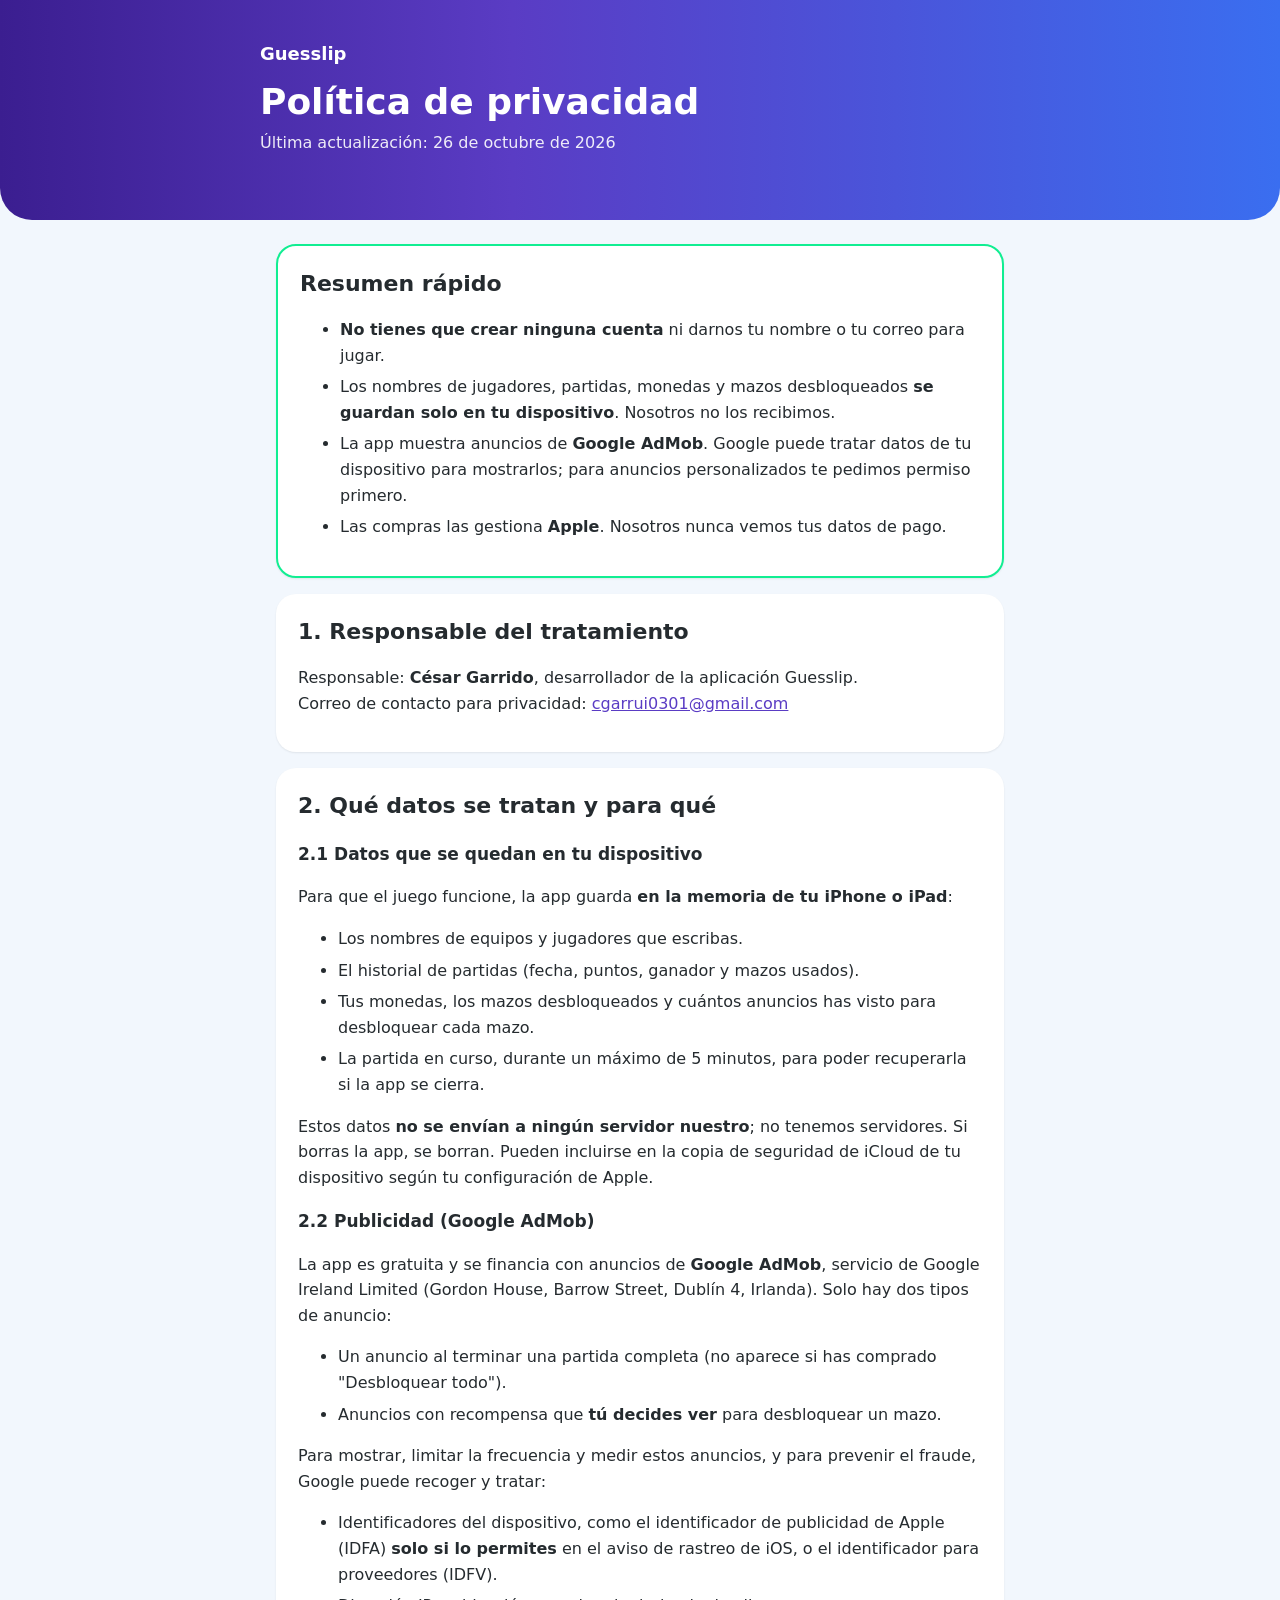
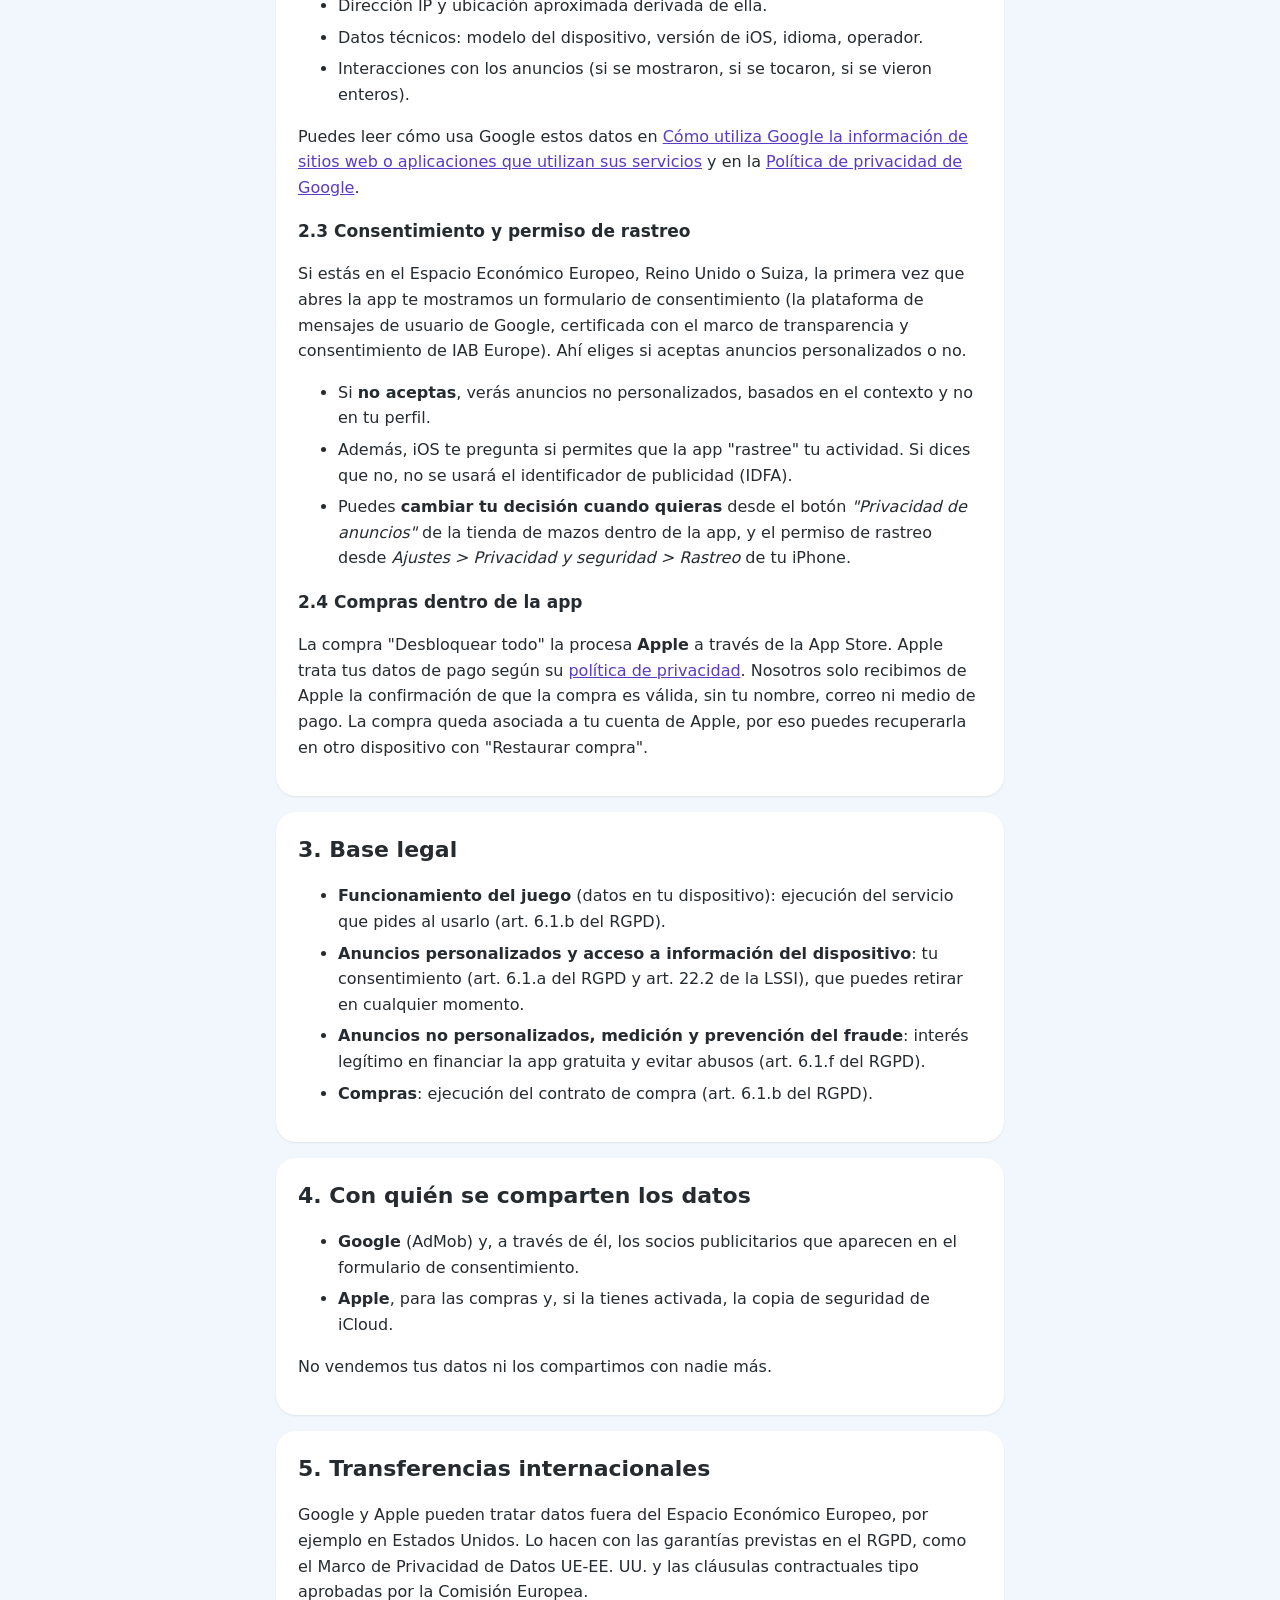
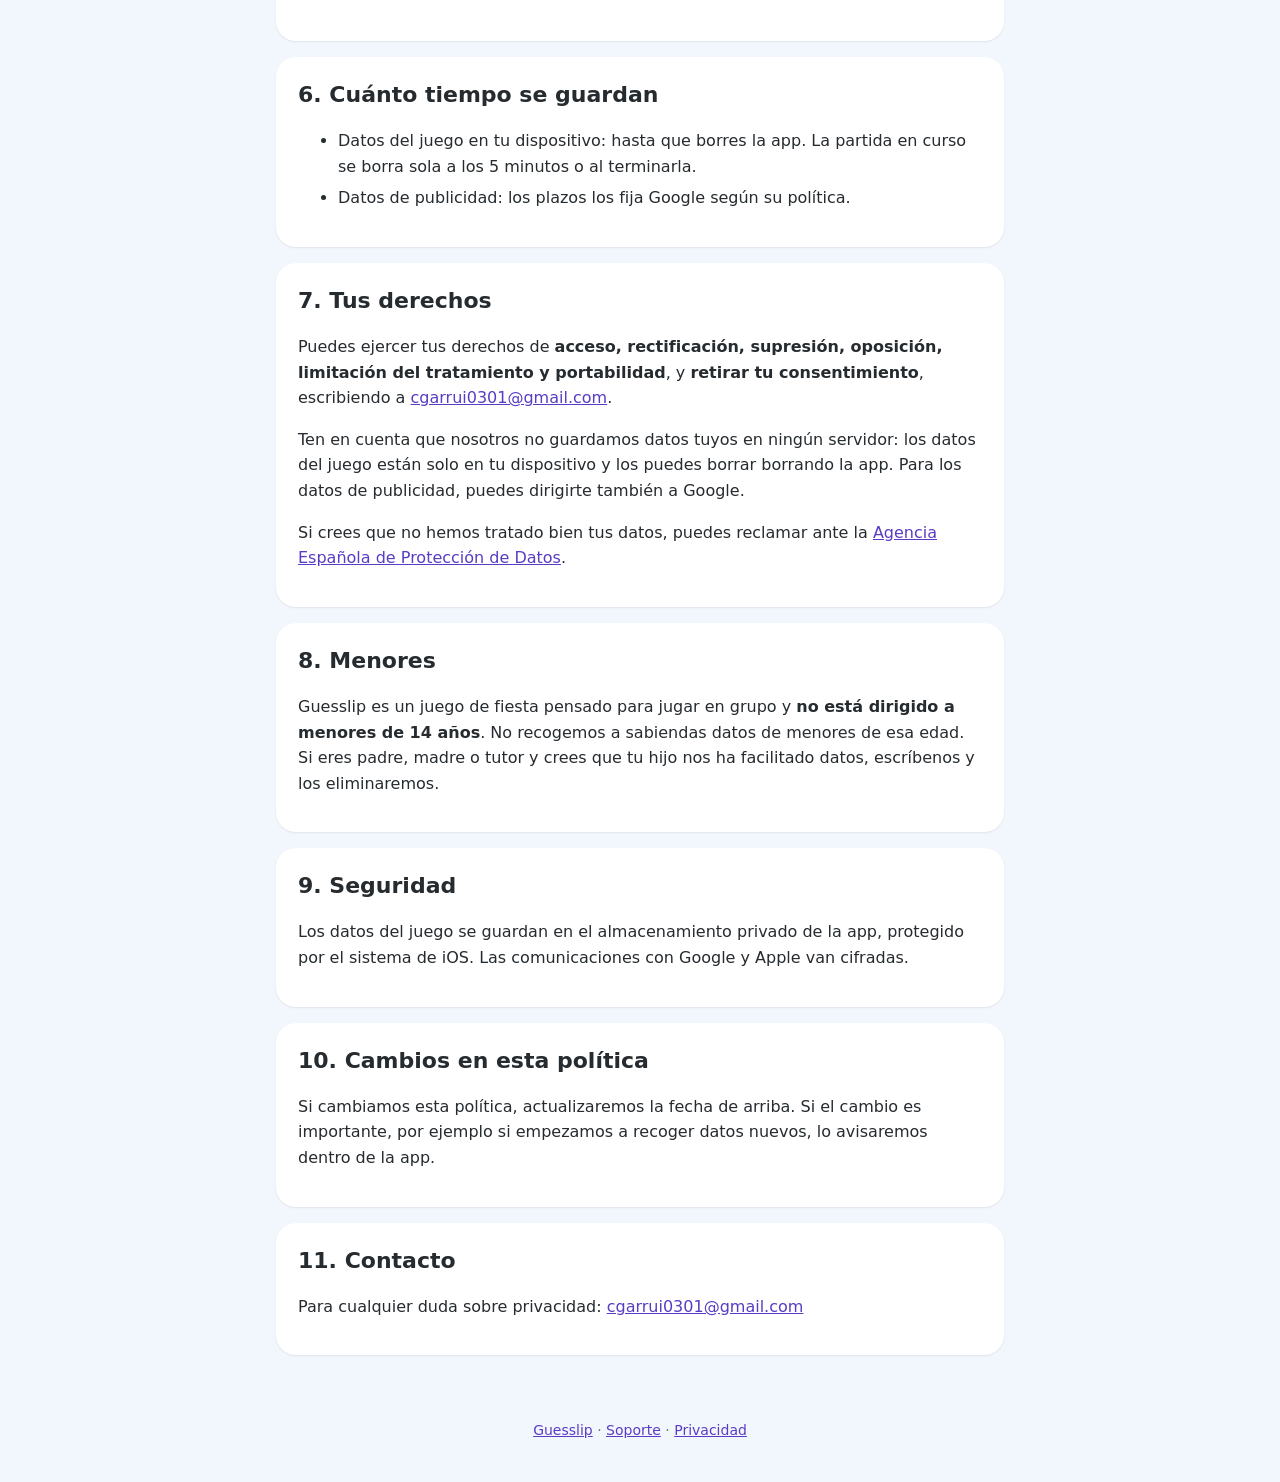
==== privacidad.html @ fde3519e "Web de Guesslip: portada, política de privacidad y soporte Co-Authored-By: Claude Opus 5.5 <noreply@" ====
<!doctype html>
<html lang="es">
<head>
<meta charset="utf-8">
<meta name="viewport" content="width=device-width, initial-scale=1">
<title>Política de privacidad · Guesslip</title>
<link rel="stylesheet" href="estilo.css">
</head>
<body>
<header class="hero">
  <a class="logo" href="index.html">Guesslip</a>
  <h1>Política de privacidad</h1>
  <p>Última actualización: <!-- FECHA -->26 de octubre de 2026</p>
</header>

<main>
<section class="resumen">
  <h2>Resumen rápido</h2>
  <ul>
    <li><strong>No tienes que crear ninguna cuenta</strong> ni darnos tu nombre o tu correo para jugar.</li>
    <li>Los nombres de jugadores, partidas, monedas y mazos desbloqueados <strong>se guardan solo en tu dispositivo</strong>. Nosotros no los recibimos.</li>
    <li>La app muestra anuncios de <strong>Google AdMob</strong>. Google puede tratar datos de tu dispositivo para mostrarlos; para anuncios personalizados te pedimos permiso primero.</li>
    <li>Las compras las gestiona <strong>Apple</strong>. Nosotros nunca vemos tus datos de pago.</li>
  </ul>
</section>

<section>
  <h2>1. Responsable del tratamiento</h2>
  <p>
    Responsable: <strong>César Garrido</strong>, desarrollador de la aplicación Guesslip.<br>
    Correo de contacto para privacidad: <a href="mailto:cgarrui0301@gmail.com">cgarrui0301@gmail.com</a>
  </p>
</section>

<section>
  <h2>2. Qué datos se tratan y para qué</h2>

  <h3>2.1 Datos que se quedan en tu dispositivo</h3>
  <p>Para que el juego funcione, la app guarda <strong>en la memoria de tu iPhone o iPad</strong>:</p>
  <ul>
    <li>Los nombres de equipos y jugadores que escribas.</li>
    <li>El historial de partidas (fecha, puntos, ganador y mazos usados).</li>
    <li>Tus monedas, los mazos desbloqueados y cuántos anuncios has visto para desbloquear cada mazo.</li>
    <li>La partida en curso, durante un máximo de 5 minutos, para poder recuperarla si la app se cierra.</li>
  </ul>
  <p>Estos datos <strong>no se envían a ningún servidor nuestro</strong>; no tenemos servidores. Si borras la app, se borran. Pueden incluirse en la copia de seguridad de iCloud de tu dispositivo según tu configuración de Apple.</p>

  <h3>2.2 Publicidad (Google AdMob)</h3>
  <p>La app es gratuita y se financia con anuncios de <strong>Google AdMob</strong>, servicio de Google Ireland Limited (Gordon House, Barrow Street, Dublín 4, Irlanda). Solo hay dos tipos de anuncio:</p>
  <ul>
    <li>Un anuncio al terminar una partida completa (no aparece si has comprado "Desbloquear todo").</li>
    <li>Anuncios con recompensa que <strong>tú decides ver</strong> para desbloquear un mazo.</li>
  </ul>
  <p>Para mostrar, limitar la frecuencia y medir estos anuncios, y para prevenir el fraude, Google puede recoger y tratar:</p>
  <ul>
    <li>Identificadores del dispositivo, como el identificador de publicidad de Apple (IDFA) <strong>solo si lo permites</strong> en el aviso de rastreo de iOS, o el identificador para proveedores (IDFV).</li>
    <li>Dirección IP y ubicación aproximada derivada de ella.</li>
    <li>Datos técnicos: modelo del dispositivo, versión de iOS, idioma, operador.</li>
    <li>Interacciones con los anuncios (si se mostraron, si se tocaron, si se vieron enteros).</li>
  </ul>
  <p>Puedes leer cómo usa Google estos datos en
    <a href="https://policies.google.com/technologies/partner-sites?hl=es">Cómo utiliza Google la información de sitios web o aplicaciones que utilizan sus servicios</a>
    y en la <a href="https://policies.google.com/privacy?hl=es">Política de privacidad de Google</a>.</p>

  <h3>2.3 Consentimiento y permiso de rastreo</h3>
  <p>Si estás en el Espacio Económico Europeo, Reino Unido o Suiza, la primera vez que abres la app te mostramos un formulario de consentimiento (la plataforma de mensajes de usuario de Google, certificada con el marco de transparencia y consentimiento de IAB Europe). Ahí eliges si aceptas anuncios personalizados o no.</p>
  <ul>
    <li>Si <strong>no aceptas</strong>, verás anuncios no personalizados, basados en el contexto y no en tu perfil.</li>
    <li>Además, iOS te pregunta si permites que la app "rastree" tu actividad. Si dices que no, no se usará el identificador de publicidad (IDFA).</li>
    <li>Puedes <strong>cambiar tu decisión cuando quieras</strong> desde el botón <em>"Privacidad de anuncios"</em> de la tienda de mazos dentro de la app, y el permiso de rastreo desde <em>Ajustes &gt; Privacidad y seguridad &gt; Rastreo</em> de tu iPhone.</li>
  </ul>

  <h3>2.4 Compras dentro de la app</h3>
  <p>La compra "Desbloquear todo" la procesa <strong>Apple</strong> a través de la App Store. Apple trata tus datos de pago según su <a href="https://www.apple.com/es/legal/privacy/">política de privacidad</a>. Nosotros solo recibimos de Apple la confirmación de que la compra es válida, sin tu nombre, correo ni medio de pago. La compra queda asociada a tu cuenta de Apple, por eso puedes recuperarla en otro dispositivo con "Restaurar compra".</p>
</section>

<section>
  <h2>3. Base legal</h2>
  <ul>
    <li><strong>Funcionamiento del juego</strong> (datos en tu dispositivo): ejecución del servicio que pides al usarlo (art. 6.1.b del RGPD).</li>
    <li><strong>Anuncios personalizados y acceso a información del dispositivo</strong>: tu consentimiento (art. 6.1.a del RGPD y art. 22.2 de la LSSI), que puedes retirar en cualquier momento.</li>
    <li><strong>Anuncios no personalizados, medición y prevención del fraude</strong>: interés legítimo en financiar la app gratuita y evitar abusos (art. 6.1.f del RGPD).</li>
    <li><strong>Compras</strong>: ejecución del contrato de compra (art. 6.1.b del RGPD).</li>
  </ul>
</section>

<section>
  <h2>4. Con quién se comparten los datos</h2>
  <ul>
    <li><strong>Google</strong> (AdMob) y, a través de él, los socios publicitarios que aparecen en el formulario de consentimiento.</li>
    <li><strong>Apple</strong>, para las compras y, si la tienes activada, la copia de seguridad de iCloud.</li>
  </ul>
  <p>No vendemos tus datos ni los compartimos con nadie más.</p>
</section>

<section>
  <h2>5. Transferencias internacionales</h2>
  <p>Google y Apple pueden tratar datos fuera del Espacio Económico Europeo, por ejemplo en Estados Unidos. Lo hacen con las garantías previstas en el RGPD, como el Marco de Privacidad de Datos UE-EE. UU. y las cláusulas contractuales tipo aprobadas por la Comisión Europea.</p>
</section>

<section>
  <h2>6. Cuánto tiempo se guardan</h2>
  <ul>
    <li>Datos del juego en tu dispositivo: hasta que borres la app. La partida en curso se borra sola a los 5 minutos o al terminarla.</li>
    <li>Datos de publicidad: los plazos los fija Google según su política.</li>
  </ul>
</section>

<section>
  <h2>7. Tus derechos</h2>
  <p>Puedes ejercer tus derechos de <strong>acceso, rectificación, supresión, oposición, limitación del tratamiento y portabilidad</strong>, y <strong>retirar tu consentimiento</strong>, escribiendo a <a href="mailto:cgarrui0301@gmail.com">cgarrui0301@gmail.com</a>.</p>
  <p>Ten en cuenta que nosotros no guardamos datos tuyos en ningún servidor: los datos del juego están solo en tu dispositivo y los puedes borrar borrando la app. Para los datos de publicidad, puedes dirigirte también a Google.</p>
  <p>Si crees que no hemos tratado bien tus datos, puedes reclamar ante la <a href="https://www.aepd.es">Agencia Española de Protección de Datos</a>.</p>
</section>

<section>
  <h2>8. Menores</h2>
  <p>Guesslip es un juego de fiesta pensado para jugar en grupo y <strong>no está dirigido a menores de 14 años</strong>. No recogemos a sabiendas datos de menores de esa edad. Si eres padre, madre o tutor y crees que tu hijo nos ha facilitado datos, escríbenos y los eliminaremos.</p>
</section>

<section>
  <h2>9. Seguridad</h2>
  <p>Los datos del juego se guardan en el almacenamiento privado de la app, protegido por el sistema de iOS. Las comunicaciones con Google y Apple van cifradas.</p>
</section>

<section>
  <h2>10. Cambios en esta política</h2>
  <p>Si cambiamos esta política, actualizaremos la fecha de arriba. Si el cambio es importante, por ejemplo si empezamos a recoger datos nuevos, lo avisaremos dentro de la app.</p>
</section>

<section>
  <h2>11. Contacto</h2>
  <p>Para cualquier duda sobre privacidad: <a href="mailto:cgarrui0301@gmail.com">cgarrui0301@gmail.com</a></p>
</section>
</main>

<footer><a href="index.html">Guesslip</a> · <a href="soporte.html">Soporte</a> · <a href="privacidad.html">Privacidad</a></footer>
</body>
</html>
---- estilo.css ----
:root {
  --indigo: #3b1e90; --violet: #5a3cc4; --sky: #3a6ef0;
  --mint: #11ee92; --charcoal: #252b2f; --mist: #f2f7fd; --caption: #666e7e;
}
* { box-sizing: border-box; }
body {
  margin: 0; background: var(--mist); color: var(--charcoal);
  font: 16px/1.6 ui-rounded, "SF Pro Rounded", system-ui, -apple-system, "Segoe UI", sans-serif;
}
a { color: var(--violet); }
.hero {
  background: linear-gradient(90deg, var(--indigo), var(--violet) 40%, var(--sky));
  color: #fff; padding: 40px 20px 48px; border-radius: 0 0 32px 32px;
}
.hero > * { max-width: 760px; margin-left: auto; margin-right: auto; }
.hero h1 { font-size: 36px; line-height: 1.15; margin: 12px auto 8px; }
.hero p { opacity: .9; margin-top: 0; }
.hero a.light { color: #fff; }
.logo { display: block; color: #fff; font-weight: 900; font-size: 18px; text-decoration: none; }
.cta {
  display: inline-block; background: var(--mint); color: var(--charcoal); font-weight: 800;
  padding: 12px 24px; border-radius: 45px; text-decoration: none; margin-top: 8px;
}
main { max-width: 760px; margin: 0 auto; padding: 24px 16px 48px; }
section {
  background: #fff; border-radius: 20px; padding: 20px 22px; margin-bottom: 16px;
  box-shadow: 0 1px 2px rgba(0,0,0,.08);
}
section.resumen { border: 2px solid var(--mint); }
h2 { font-size: 22px; margin: 0 0 8px; }
h3 { font-size: 17px; margin: 18px 0 4px; }
li { margin-bottom: 6px; }
footer { text-align: center; color: var(--caption); padding: 0 16px 40px; font-size: 14px; }
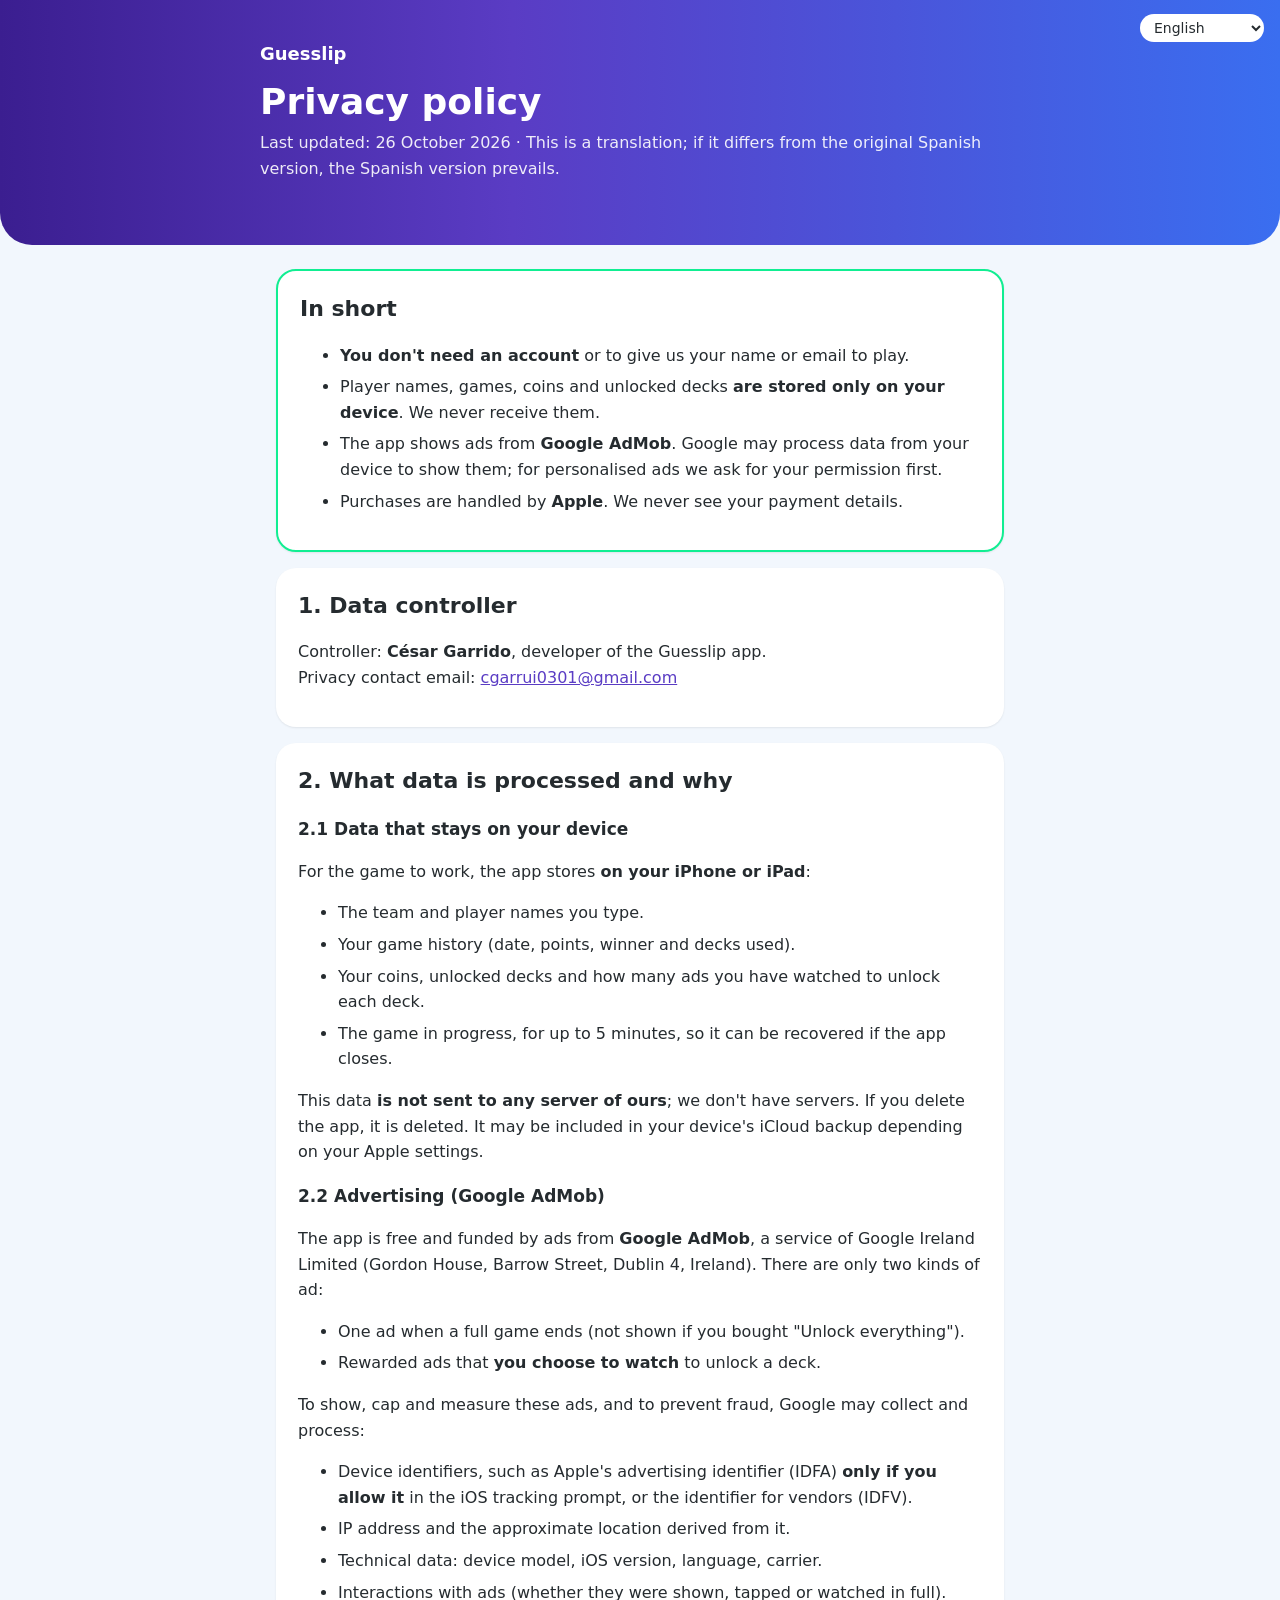
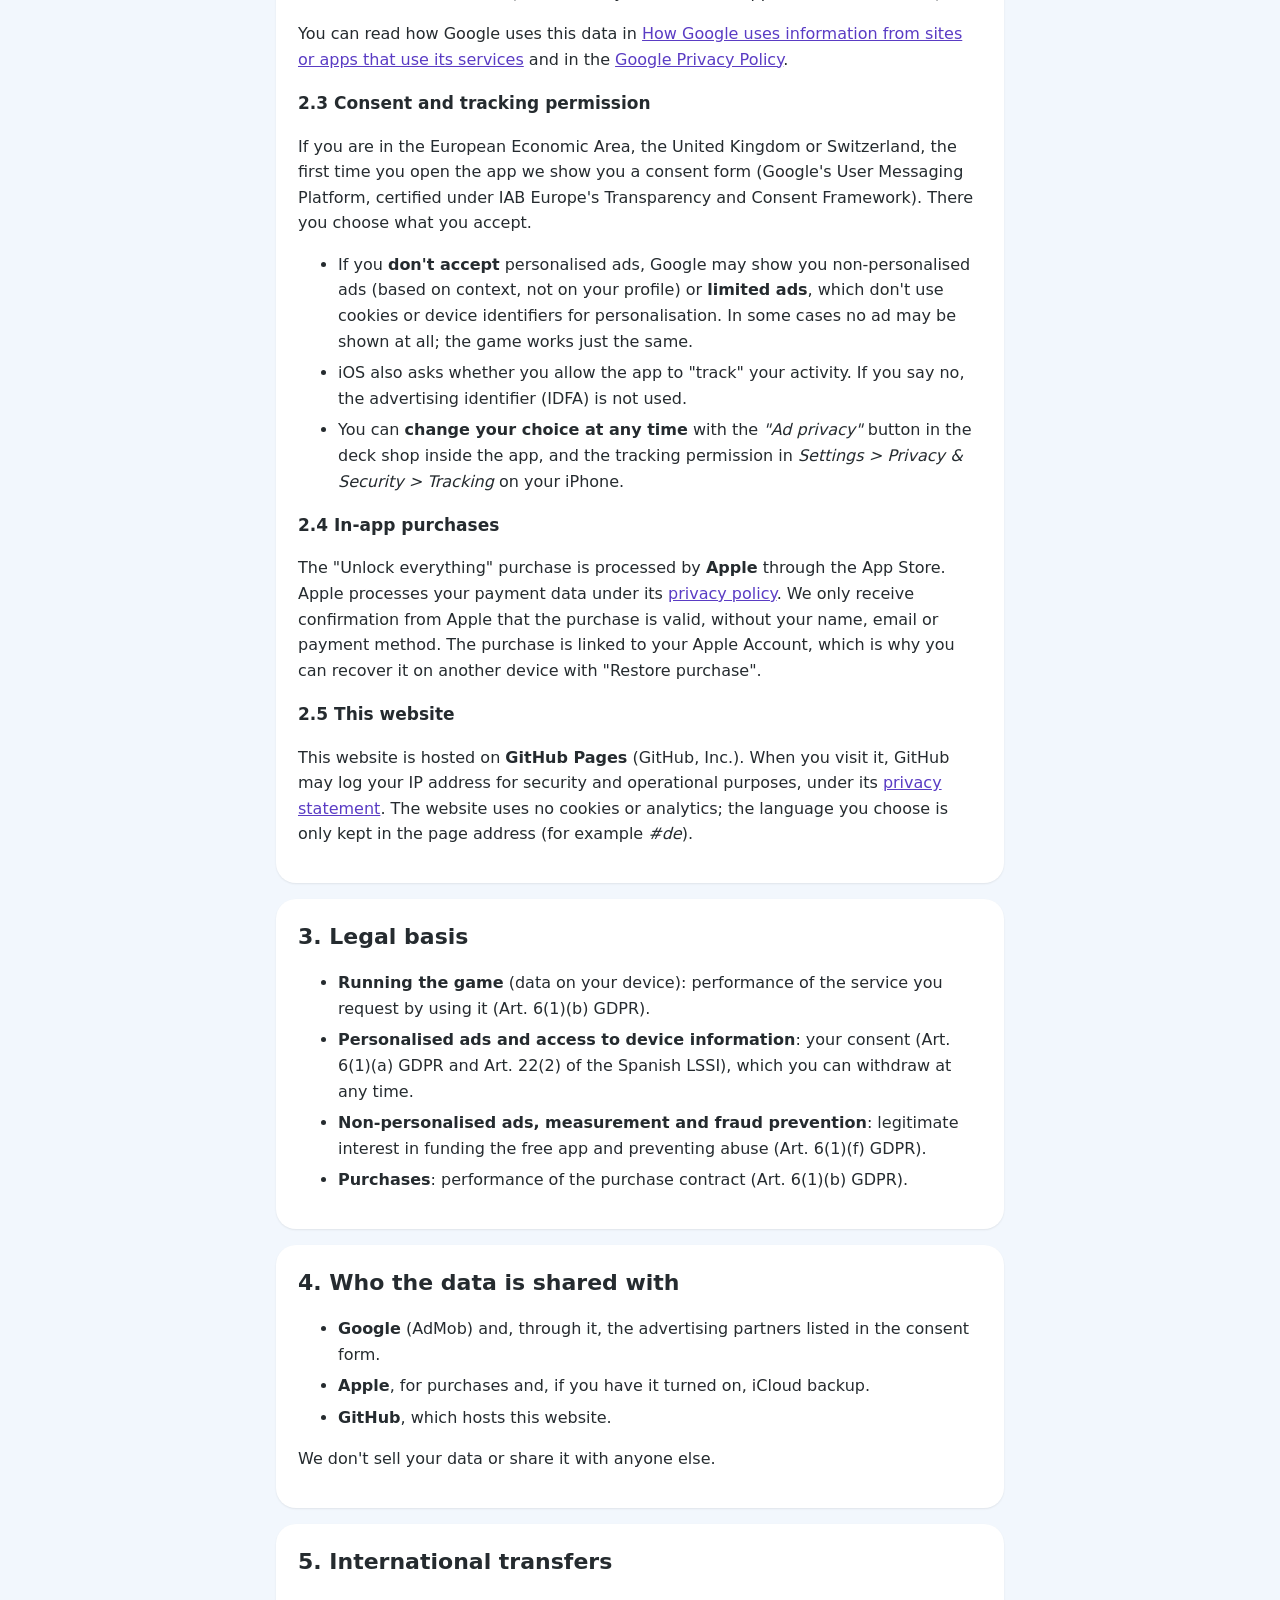
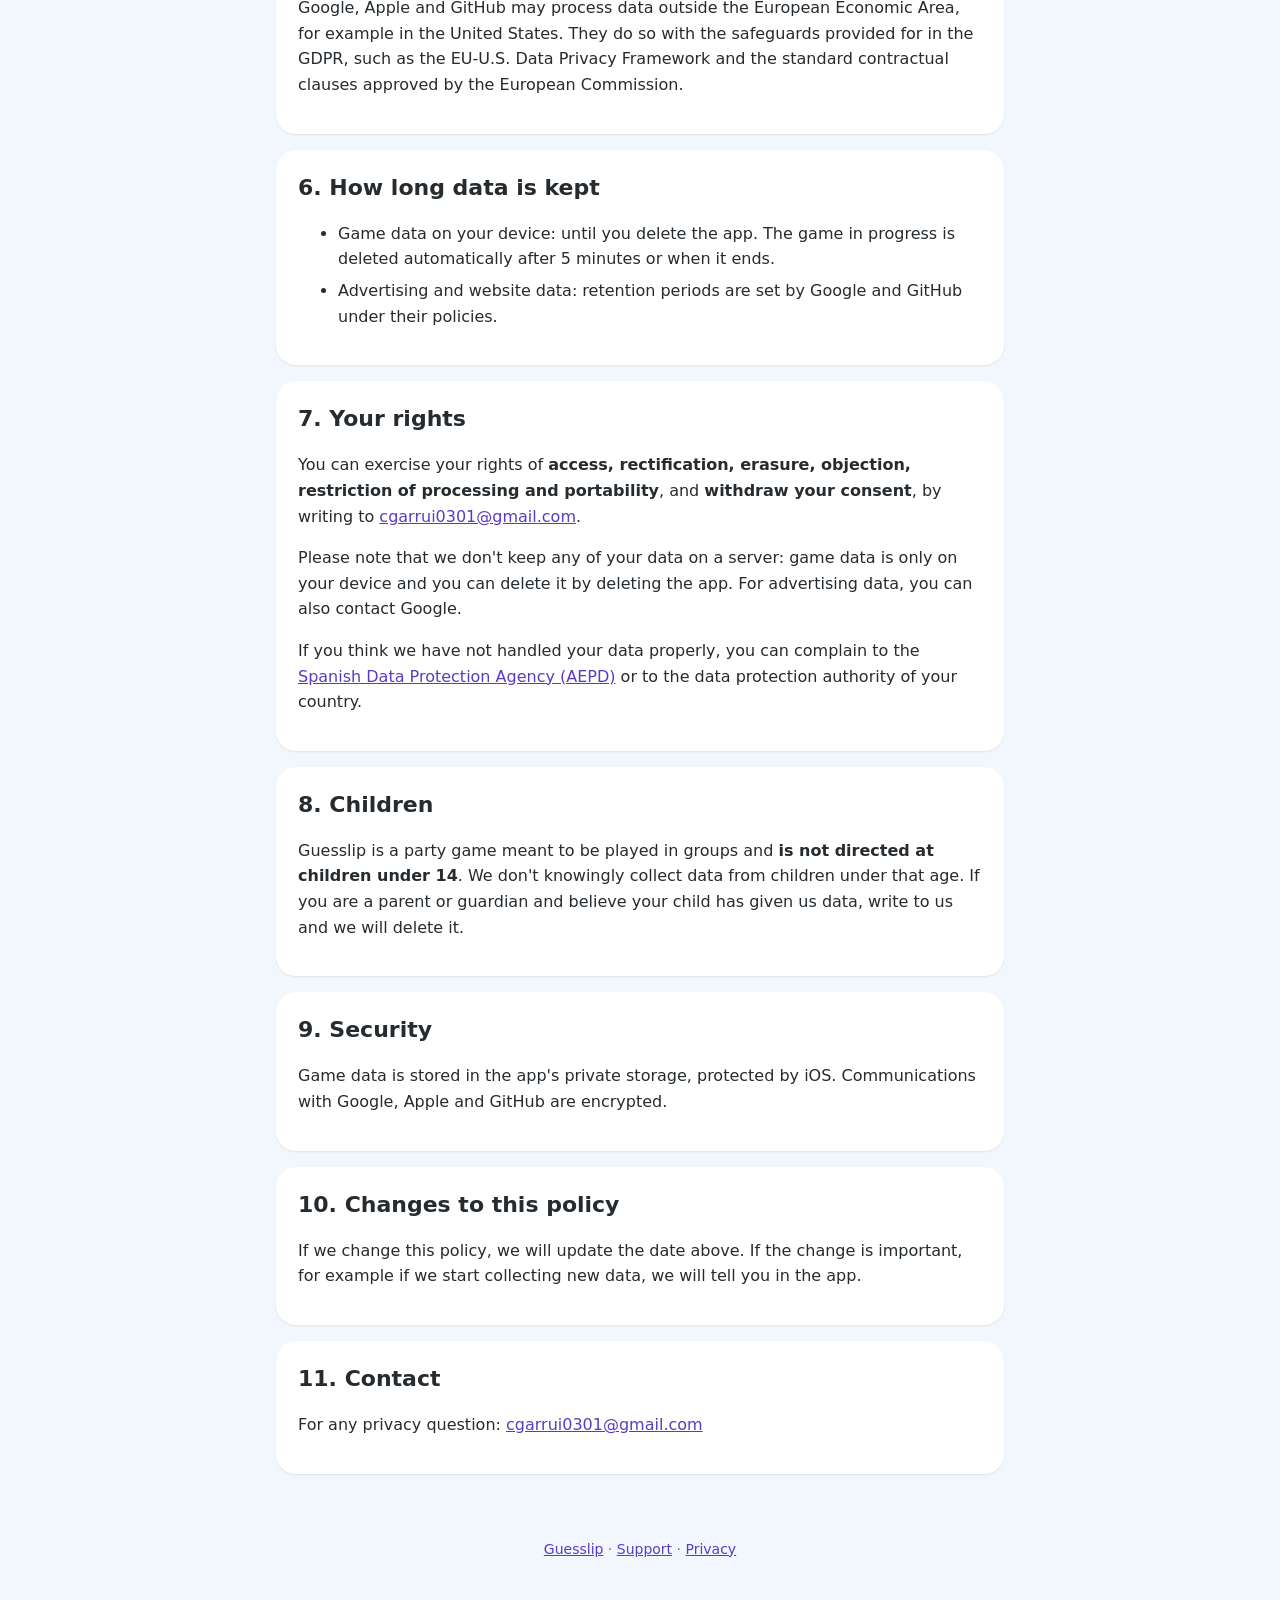
==== commit 37826f44: "Web en 27 idiomas con selector y política de privacidad revisada Co-Authored-By: Claude Opus 5.5 <no" ====
--- a/privacidad.html
+++ b/privacidad.html
@@ -5,14 +5,46 @@
 <meta name="viewport" content="width=device-width, initial-scale=1">
 <title>Política de privacidad · Guesslip</title>
 <link rel="stylesheet" href="estilo.css">
+<script src="idioma.js" defer></script>
 </head>
 <body>
+<nav class="idioma">
+  <select id="idioma" aria-label="Idioma · Language">
+    <option value="es">Español</option>
+    <option value="en">English</option>
+    <option value="fr">Français</option>
+    <option value="de">Deutsch</option>
+    <option value="it">Italiano</option>
+    <option value="pt">Português</option>
+    <option value="nl">Nederlands</option>
+    <option value="sv">Svenska</option>
+    <option value="da">Dansk</option>
+    <option value="fi">Suomi</option>
+    <option value="pl">Polski</option>
+    <option value="cs">Čeština</option>
+    <option value="sk">Slovenčina</option>
+    <option value="sl">Slovenščina</option>
+    <option value="hr">Hrvatski</option>
+    <option value="hu">Magyar</option>
+    <option value="ro">Română</option>
+    <option value="bg">Български</option>
+    <option value="el">Ελληνικά</option>
+    <option value="et">Eesti</option>
+    <option value="lv">Latviešu</option>
+    <option value="lt">Lietuvių</option>
+    <option value="mt">Malti</option>
+    <option value="zh-Hans">简体中文</option>
+    <option value="hi">हिन्दी</option>
+    <option value="ar">العربية</option>
+    <option value="bn">বাংলা</option>
+  </select>
+</nav>
+<div id="app">
 <header class="hero">
   <a class="logo" href="index.html">Guesslip</a>
   <h1>Política de privacidad</h1>
-  <p>Última actualización: <!-- FECHA -->26 de octubre de 2026</p>
+  <p>Última actualización: 26 de octubre de 2026</p>
 </header>
-
 <main>
 <section class="resumen">
   <h2>Resumen rápido</h2>
@@ -26,15 +58,12 @@
 
 <section>
   <h2>1. Responsable del tratamiento</h2>
-  <p>
-    Responsable: <strong>César Garrido</strong>, desarrollador de la aplicación Guesslip.<br>
-    Correo de contacto para privacidad: <a href="mailto:cgarrui0301@gmail.com">cgarrui0301@gmail.com</a>
-  </p>
+  <p>Responsable: <strong>César Garrido</strong>, desarrollador de la aplicación Guesslip.<br>
+  Correo de contacto para privacidad: <a href="mailto:cgarrui0301@gmail.com">cgarrui0301@gmail.com</a></p>
 </section>
 
 <section>
   <h2>2. Qué datos se tratan y para qué</h2>
-
   <h3>2.1 Datos que se quedan en tu dispositivo</h3>
   <p>Para que el juego funcione, la app guarda <strong>en la memoria de tu iPhone o iPad</strong>:</p>
   <ul>
@@ -58,20 +87,21 @@
     <li>Datos técnicos: modelo del dispositivo, versión de iOS, idioma, operador.</li>
     <li>Interacciones con los anuncios (si se mostraron, si se tocaron, si se vieron enteros).</li>
   </ul>
-  <p>Puedes leer cómo usa Google estos datos en
-    <a href="https://policies.google.com/technologies/partner-sites?hl=es">Cómo utiliza Google la información de sitios web o aplicaciones que utilizan sus servicios</a>
-    y en la <a href="https://policies.google.com/privacy?hl=es">Política de privacidad de Google</a>.</p>
+  <p>Puedes leer cómo usa Google estos datos en <a href="https://policies.google.com/technologies/partner-sites">Cómo utiliza Google la información de sitios web o aplicaciones que utilizan sus servicios</a> y en la <a href="https://policies.google.com/privacy">Política de privacidad de Google</a>.</p>
 
   <h3>2.3 Consentimiento y permiso de rastreo</h3>
-  <p>Si estás en el Espacio Económico Europeo, Reino Unido o Suiza, la primera vez que abres la app te mostramos un formulario de consentimiento (la plataforma de mensajes de usuario de Google, certificada con el marco de transparencia y consentimiento de IAB Europe). Ahí eliges si aceptas anuncios personalizados o no.</p>
-  <ul>
-    <li>Si <strong>no aceptas</strong>, verás anuncios no personalizados, basados en el contexto y no en tu perfil.</li>
+  <p>Si estás en el Espacio Económico Europeo, Reino Unido o Suiza, la primera vez que abres la app te mostramos un formulario de consentimiento (la plataforma de mensajes de usuario de Google, certificada con el marco de transparencia y consentimiento de IAB Europe). Ahí eliges qué aceptas.</p>
+  <ul>
+    <li>Si <strong>no aceptas</strong> los anuncios personalizados, Google puede mostrarte anuncios no personalizados (basados en el contexto, no en tu perfil) o <strong>anuncios limitados</strong>, que no usan cookies ni identificadores del dispositivo para personalizar. En algunos casos puede que no se muestre ningún anuncio; el juego sigue funcionando igual.</li>
     <li>Además, iOS te pregunta si permites que la app "rastree" tu actividad. Si dices que no, no se usará el identificador de publicidad (IDFA).</li>
     <li>Puedes <strong>cambiar tu decisión cuando quieras</strong> desde el botón <em>"Privacidad de anuncios"</em> de la tienda de mazos dentro de la app, y el permiso de rastreo desde <em>Ajustes &gt; Privacidad y seguridad &gt; Rastreo</em> de tu iPhone.</li>
   </ul>
 
   <h3>2.4 Compras dentro de la app</h3>
-  <p>La compra "Desbloquear todo" la procesa <strong>Apple</strong> a través de la App Store. Apple trata tus datos de pago según su <a href="https://www.apple.com/es/legal/privacy/">política de privacidad</a>. Nosotros solo recibimos de Apple la confirmación de que la compra es válida, sin tu nombre, correo ni medio de pago. La compra queda asociada a tu cuenta de Apple, por eso puedes recuperarla en otro dispositivo con "Restaurar compra".</p>
+  <p>La compra "Desbloquear todo" la procesa <strong>Apple</strong> a través de la App Store. Apple trata tus datos de pago según su <a href="https://www.apple.com/legal/privacy/">política de privacidad</a>. Nosotros solo recibimos de Apple la confirmación de que la compra es válida, sin tu nombre, correo ni medio de pago. La compra queda asociada a tu cuenta de Apple, por eso puedes recuperarla en otro dispositivo con "Restaurar compra".</p>
+
+  <h3>2.5 Esta página web</h3>
+  <p>Esta web está alojada en <strong>GitHub Pages</strong> (GitHub, Inc.). Cuando la visitas, GitHub puede registrar tu dirección IP por motivos de seguridad y funcionamiento, según su <a href="https://docs.github.com/site-policy/privacy-policies/github-general-privacy-statement">declaración de privacidad</a>. La web no usa cookies ni herramientas de analítica; el idioma que eliges solo se guarda en la dirección de la página (por ejemplo, <em>#de</em>).</p>
 </section>
 
 <section>
@@ -89,20 +119,21 @@
   <ul>
     <li><strong>Google</strong> (AdMob) y, a través de él, los socios publicitarios que aparecen en el formulario de consentimiento.</li>
     <li><strong>Apple</strong>, para las compras y, si la tienes activada, la copia de seguridad de iCloud.</li>
+    <li><strong>GitHub</strong>, que aloja esta página web.</li>
   </ul>
   <p>No vendemos tus datos ni los compartimos con nadie más.</p>
 </section>
 
 <section>
   <h2>5. Transferencias internacionales</h2>
-  <p>Google y Apple pueden tratar datos fuera del Espacio Económico Europeo, por ejemplo en Estados Unidos. Lo hacen con las garantías previstas en el RGPD, como el Marco de Privacidad de Datos UE-EE. UU. y las cláusulas contractuales tipo aprobadas por la Comisión Europea.</p>
+  <p>Google, Apple y GitHub pueden tratar datos fuera del Espacio Económico Europeo, por ejemplo en Estados Unidos. Lo hacen con las garantías previstas en el RGPD, como el Marco de Privacidad de Datos UE-EE. UU. y las cláusulas contractuales tipo aprobadas por la Comisión Europea.</p>
 </section>
 
 <section>
   <h2>6. Cuánto tiempo se guardan</h2>
   <ul>
     <li>Datos del juego en tu dispositivo: hasta que borres la app. La partida en curso se borra sola a los 5 minutos o al terminarla.</li>
-    <li>Datos de publicidad: los plazos los fija Google según su política.</li>
+    <li>Datos de publicidad y de la web: los plazos los fijan Google y GitHub según sus políticas.</li>
   </ul>
 </section>
 
@@ -110,7 +141,7 @@
   <h2>7. Tus derechos</h2>
   <p>Puedes ejercer tus derechos de <strong>acceso, rectificación, supresión, oposición, limitación del tratamiento y portabilidad</strong>, y <strong>retirar tu consentimiento</strong>, escribiendo a <a href="mailto:cgarrui0301@gmail.com">cgarrui0301@gmail.com</a>.</p>
   <p>Ten en cuenta que nosotros no guardamos datos tuyos en ningún servidor: los datos del juego están solo en tu dispositivo y los puedes borrar borrando la app. Para los datos de publicidad, puedes dirigirte también a Google.</p>
-  <p>Si crees que no hemos tratado bien tus datos, puedes reclamar ante la <a href="https://www.aepd.es">Agencia Española de Protección de Datos</a>.</p>
+  <p>Si crees que no hemos tratado bien tus datos, puedes reclamar ante la <a href="https://www.aepd.es">Agencia Española de Protección de Datos</a> o ante la autoridad de protección de datos de tu país.</p>
 </section>
 
 <section>
@@ -120,7 +151,7 @@
 
 <section>
   <h2>9. Seguridad</h2>
-  <p>Los datos del juego se guardan en el almacenamiento privado de la app, protegido por el sistema de iOS. Las comunicaciones con Google y Apple van cifradas.</p>
+  <p>Los datos del juego se guardan en el almacenamiento privado de la app, protegido por el sistema de iOS. Las comunicaciones con Google, Apple y GitHub van cifradas.</p>
 </section>
 
 <section>
@@ -133,7 +164,3309 @@
   <p>Para cualquier duda sobre privacidad: <a href="mailto:cgarrui0301@gmail.com">cgarrui0301@gmail.com</a></p>
 </section>
 </main>
-
 <footer><a href="index.html">Guesslip</a> · <a href="soporte.html">Soporte</a> · <a href="privacidad.html">Privacidad</a></footer>
+</div>
+<template lang="en">
+<header class="hero">
+  <a class="logo" href="index.html">Guesslip</a>
+  <h1>Privacy policy</h1>
+  <p>Last updated: 26 October 2026 · This is a translation; if it differs from the original Spanish version, the Spanish version prevails.</p>
+</header>
+<main>
+<section class="resumen">
+  <h2>In short</h2>
+  <ul>
+    <li><strong>You don't need an account</strong> or to give us your name or email to play.</li>
+    <li>Player names, games, coins and unlocked decks <strong>are stored only on your device</strong>. We never receive them.</li>
+    <li>The app shows ads from <strong>Google AdMob</strong>. Google may process data from your device to show them; for personalised ads we ask for your permission first.</li>
+    <li>Purchases are handled by <strong>Apple</strong>. We never see your payment details.</li>
+  </ul>
+</section>
+
+<section>
+  <h2>1. Data controller</h2>
+  <p>Controller: <strong>César Garrido</strong>, developer of the Guesslip app.<br>
+  Privacy contact email: <a href="mailto:cgarrui0301@gmail.com">cgarrui0301@gmail.com</a></p>
+</section>
+
+<section>
+  <h2>2. What data is processed and why</h2>
+  <h3>2.1 Data that stays on your device</h3>
+  <p>For the game to work, the app stores <strong>on your iPhone or iPad</strong>:</p>
+  <ul>
+    <li>The team and player names you type.</li>
+    <li>Your game history (date, points, winner and decks used).</li>
+    <li>Your coins, unlocked decks and how many ads you have watched to unlock each deck.</li>
+    <li>The game in progress, for up to 5 minutes, so it can be recovered if the app closes.</li>
+  </ul>
+  <p>This data <strong>is not sent to any server of ours</strong>; we don't have servers. If you delete the app, it is deleted. It may be included in your device's iCloud backup depending on your Apple settings.</p>
+
+  <h3>2.2 Advertising (Google AdMob)</h3>
+  <p>The app is free and funded by ads from <strong>Google AdMob</strong>, a service of Google Ireland Limited (Gordon House, Barrow Street, Dublin 4, Ireland). There are only two kinds of ad:</p>
+  <ul>
+    <li>One ad when a full game ends (not shown if you bought "Unlock everything").</li>
+    <li>Rewarded ads that <strong>you choose to watch</strong> to unlock a deck.</li>
+  </ul>
+  <p>To show, cap and measure these ads, and to prevent fraud, Google may collect and process:</p>
+  <ul>
+    <li>Device identifiers, such as Apple's advertising identifier (IDFA) <strong>only if you allow it</strong> in the iOS tracking prompt, or the identifier for vendors (IDFV).</li>
+    <li>IP address and the approximate location derived from it.</li>
+    <li>Technical data: device model, iOS version, language, carrier.</li>
+    <li>Interactions with ads (whether they were shown, tapped or watched in full).</li>
+  </ul>
+  <p>You can read how Google uses this data in <a href="https://policies.google.com/technologies/partner-sites">How Google uses information from sites or apps that use its services</a> and in the <a href="https://policies.google.com/privacy">Google Privacy Policy</a>.</p>
+
+  <h3>2.3 Consent and tracking permission</h3>
+  <p>If you are in the European Economic Area, the United Kingdom or Switzerland, the first time you open the app we show you a consent form (Google's User Messaging Platform, certified under IAB Europe's Transparency and Consent Framework). There you choose what you accept.</p>
+  <ul>
+    <li>If you <strong>don't accept</strong> personalised ads, Google may show you non-personalised ads (based on context, not on your profile) or <strong>limited ads</strong>, which don't use cookies or device identifiers for personalisation. In some cases no ad may be shown at all; the game works just the same.</li>
+    <li>iOS also asks whether you allow the app to "track" your activity. If you say no, the advertising identifier (IDFA) is not used.</li>
+    <li>You can <strong>change your choice at any time</strong> with the <em>"Ad privacy"</em> button in the deck shop inside the app, and the tracking permission in <em>Settings &gt; Privacy &amp; Security &gt; Tracking</em> on your iPhone.</li>
+  </ul>
+
+  <h3>2.4 In-app purchases</h3>
+  <p>The "Unlock everything" purchase is processed by <strong>Apple</strong> through the App Store. Apple processes your payment data under its <a href="https://www.apple.com/legal/privacy/">privacy policy</a>. We only receive confirmation from Apple that the purchase is valid, without your name, email or payment method. The purchase is linked to your Apple Account, which is why you can recover it on another device with "Restore purchase".</p>
+
+  <h3>2.5 This website</h3>
+  <p>This website is hosted on <strong>GitHub Pages</strong> (GitHub, Inc.). When you visit it, GitHub may log your IP address for security and operational purposes, under its <a href="https://docs.github.com/site-policy/privacy-policies/github-general-privacy-statement">privacy statement</a>. The website uses no cookies or analytics; the language you choose is only kept in the page address (for example <em>#de</em>).</p>
+</section>
+
+<section>
+  <h2>3. Legal basis</h2>
+  <ul>
+    <li><strong>Running the game</strong> (data on your device): performance of the service you request by using it (Art. 6(1)(b) GDPR).</li>
+    <li><strong>Personalised ads and access to device information</strong>: your consent (Art. 6(1)(a) GDPR and Art. 22(2) of the Spanish LSSI), which you can withdraw at any time.</li>
+    <li><strong>Non-personalised ads, measurement and fraud prevention</strong>: legitimate interest in funding the free app and preventing abuse (Art. 6(1)(f) GDPR).</li>
+    <li><strong>Purchases</strong>: performance of the purchase contract (Art. 6(1)(b) GDPR).</li>
+  </ul>
+</section>
+
+<section>
+  <h2>4. Who the data is shared with</h2>
+  <ul>
+    <li><strong>Google</strong> (AdMob) and, through it, the advertising partners listed in the consent form.</li>
+    <li><strong>Apple</strong>, for purchases and, if you have it turned on, iCloud backup.</li>
+    <li><strong>GitHub</strong>, which hosts this website.</li>
+  </ul>
+  <p>We don't sell your data or share it with anyone else.</p>
+</section>
+
+<section>
+  <h2>5. International transfers</h2>
+  <p>Google, Apple and GitHub may process data outside the European Economic Area, for example in the United States. They do so with the safeguards provided for in the GDPR, such as the EU-U.S. Data Privacy Framework and the standard contractual clauses approved by the European Commission.</p>
+</section>
+
+<section>
+  <h2>6. How long data is kept</h2>
+  <ul>
+    <li>Game data on your device: until you delete the app. The game in progress is deleted automatically after 5 minutes or when it ends.</li>
+    <li>Advertising and website data: retention periods are set by Google and GitHub under their policies.</li>
+  </ul>
+</section>
+
+<section>
+  <h2>7. Your rights</h2>
+  <p>You can exercise your rights of <strong>access, rectification, erasure, objection, restriction of processing and portability</strong>, and <strong>withdraw your consent</strong>, by writing to <a href="mailto:cgarrui0301@gmail.com">cgarrui0301@gmail.com</a>.</p>
+  <p>Please note that we don't keep any of your data on a server: game data is only on your device and you can delete it by deleting the app. For advertising data, you can also contact Google.</p>
+  <p>If you think we have not handled your data properly, you can complain to the <a href="https://www.aepd.es">Spanish Data Protection Agency (AEPD)</a> or to the data protection authority of your country.</p>
+</section>
+
+<section>
+  <h2>8. Children</h2>
+  <p>Guesslip is a party game meant to be played in groups and <strong>is not directed at children under 14</strong>. We don't knowingly collect data from children under that age. If you are a parent or guardian and believe your child has given us data, write to us and we will delete it.</p>
+</section>
+
+<section>
+  <h2>9. Security</h2>
+  <p>Game data is stored in the app's private storage, protected by iOS. Communications with Google, Apple and GitHub are encrypted.</p>
+</section>
+
+<section>
+  <h2>10. Changes to this policy</h2>
+  <p>If we change this policy, we will update the date above. If the change is important, for example if we start collecting new data, we will tell you in the app.</p>
+</section>
+
+<section>
+  <h2>11. Contact</h2>
+  <p>For any privacy question: <a href="mailto:cgarrui0301@gmail.com">cgarrui0301@gmail.com</a></p>
+</section>
+</main>
+<footer><a href="index.html">Guesslip</a> · <a href="soporte.html">Support</a> · <a href="privacidad.html">Privacy</a></footer>
+</template>
+<template lang="fr">
+<header class="hero">
+  <a class="logo" href="index.html">Guesslip</a>
+  <h1>Politique de confidentialité</h1>
+  <p>Dernière mise à jour : 26 octobre 2026 · Ceci est une traduction ; en cas de différence avec la version originale en espagnol, c'est la version espagnole qui prévaut.</p>
+</header>
+<main>
+<section class="resumen">
+  <h2>En bref</h2>
+  <ul>
+    <li><strong>Aucun compte n'est nécessaire</strong> et vous n'avez pas à nous donner votre nom ni votre e-mail pour jouer.</li>
+    <li>Les noms des joueurs, les parties, les pièces et les paquets débloqués <strong>sont enregistrés uniquement sur votre appareil</strong>. Nous ne les recevons pas.</li>
+    <li>L'app affiche des publicités <strong>Google AdMob</strong>. Google peut traiter des données de votre appareil pour les afficher ; pour les publicités personnalisées, nous vous demandons d'abord votre accord.</li>
+    <li>Les achats sont gérés par <strong>Apple</strong>. Nous ne voyons jamais vos données de paiement.</li>
+  </ul>
+</section>
+
+<section>
+  <h2>1. Responsable du traitement</h2>
+  <p>Responsable : <strong>César Garrido</strong>, développeur de l'application Guesslip.<br>
+  E-mail de contact pour la confidentialité : <a href="mailto:cgarrui0301@gmail.com">cgarrui0301@gmail.com</a></p>
+</section>
+
+<section>
+  <h2>2. Quelles données sont traitées et pourquoi</h2>
+  <h3>2.1 Données qui restent sur votre appareil</h3>
+  <p>Pour que le jeu fonctionne, l'app enregistre <strong>sur votre iPhone ou iPad</strong> :</p>
+  <ul>
+    <li>Les noms d'équipes et de joueurs que vous saisissez.</li>
+    <li>L'historique des parties (date, points, gagnant et paquets utilisés).</li>
+    <li>Vos pièces, les paquets débloqués et le nombre de publicités vues pour débloquer chaque paquet.</li>
+    <li>La partie en cours, pendant 5 minutes au maximum, pour pouvoir la récupérer si l'app se ferme.</li>
+  </ul>
+  <p>Ces données <strong>ne sont envoyées à aucun de nos serveurs</strong> ; nous n'avons pas de serveurs. Si vous supprimez l'app, elles sont supprimées. Elles peuvent être incluses dans la sauvegarde iCloud de votre appareil selon vos réglages Apple.</p>
+
+  <h3>2.2 Publicité (Google AdMob)</h3>
+  <p>L'app est gratuite et financée par des publicités <strong>Google AdMob</strong>, service de Google Ireland Limited (Gordon House, Barrow Street, Dublin 4, Irlande). Il n'y a que deux types de publicité :</p>
+  <ul>
+    <li>Une publicité à la fin d'une partie complète (elle n'apparaît pas si vous avez acheté « Tout débloquer »).</li>
+    <li>Des publicités avec récompense que <strong>vous choisissez de regarder</strong> pour débloquer un paquet.</li>
+  </ul>
+  <p>Pour afficher, limiter la fréquence et mesurer ces publicités, et pour prévenir la fraude, Google peut collecter et traiter :</p>
+  <ul>
+    <li>Des identifiants de l'appareil, comme l'identifiant publicitaire d'Apple (IDFA) <strong>uniquement si vous l'autorisez</strong> dans la demande de suivi d'iOS, ou l'identifiant pour les fournisseurs (IDFV).</li>
+    <li>L'adresse IP et la localisation approximative qui en découle.</li>
+    <li>Des données techniques : modèle de l'appareil, version d'iOS, langue, opérateur.</li>
+    <li>Les interactions avec les publicités (affichées, touchées, regardées en entier).</li>
+  </ul>
+  <p>Vous pouvez lire comment Google utilise ces données dans <a href="https://policies.google.com/technologies/partner-sites">Comment Google utilise les informations des sites ou applications qui utilisent ses services</a> et dans les <a href="https://policies.google.com/privacy">Règles de confidentialité de Google</a>.</p>
+
+  <h3>2.3 Consentement et autorisation de suivi</h3>
+  <p>Si vous êtes dans l'Espace économique européen, au Royaume-Uni ou en Suisse, la première fois que vous ouvrez l'app nous affichons un formulaire de consentement (la plateforme de messages aux utilisateurs de Google, certifiée selon le cadre de transparence et de consentement de l'IAB Europe). Vous y choisissez ce que vous acceptez.</p>
+  <ul>
+    <li>Si vous <strong>n'acceptez pas</strong> les publicités personnalisées, Google peut afficher des publicités non personnalisées (basées sur le contexte et non sur votre profil) ou des <strong>publicités limitées</strong>, qui n'utilisent ni cookies ni identifiants de l'appareil pour la personnalisation. Dans certains cas, aucune publicité ne s'affiche ; le jeu fonctionne de la même façon.</li>
+    <li>De plus, iOS vous demande si vous autorisez l'app à « suivre » votre activité. Si vous refusez, l'identifiant publicitaire (IDFA) n'est pas utilisé.</li>
+    <li>Vous pouvez <strong>modifier votre choix à tout moment</strong> avec le bouton <em>« Confidentialité des publicités »</em> de la boutique de paquets dans l'app, et l'autorisation de suivi dans <em>Réglages &gt; Confidentialité et sécurité &gt; Suivi</em> de votre iPhone.</li>
+  </ul>
+
+  <h3>2.4 Achats intégrés</h3>
+  <p>L'achat « Tout débloquer » est traité par <strong>Apple</strong> via l'App Store. Apple traite vos données de paiement selon sa <a href="https://www.apple.com/legal/privacy/">politique de confidentialité</a>. Nous recevons seulement d'Apple la confirmation que l'achat est valide, sans votre nom, e-mail ni moyen de paiement. L'achat est associé à votre compte Apple, c'est pourquoi vous pouvez le récupérer sur un autre appareil avec « Restaurer l'achat ».</p>
+
+  <h3>2.5 Ce site web</h3>
+  <p>Ce site est hébergé sur <strong>GitHub Pages</strong> (GitHub, Inc.). Lors de votre visite, GitHub peut enregistrer votre adresse IP pour des raisons de sécurité et de fonctionnement, selon sa <a href="https://docs.github.com/site-policy/privacy-policies/github-general-privacy-statement">déclaration de confidentialité</a>. Le site n'utilise ni cookies ni outils d'analyse ; la langue choisie est seulement conservée dans l'adresse de la page (par exemple <em>#de</em>).</p>
+</section>
+
+<section>
+  <h2>3. Base juridique</h2>
+  <ul>
+    <li><strong>Fonctionnement du jeu</strong> (données sur votre appareil) : exécution du service que vous demandez en l'utilisant (art. 6.1.b du RGPD).</li>
+    <li><strong>Publicités personnalisées et accès aux informations de l'appareil</strong> : votre consentement (art. 6.1.a du RGPD et art. 22.2 de la LSSI espagnole), que vous pouvez retirer à tout moment.</li>
+    <li><strong>Publicités non personnalisées, mesure et prévention de la fraude</strong> : intérêt légitime à financer l'app gratuite et à éviter les abus (art. 6.1.f du RGPD).</li>
+    <li><strong>Achats</strong> : exécution du contrat d'achat (art. 6.1.b du RGPD).</li>
+  </ul>
+</section>
+
+<section>
+  <h2>4. Avec qui les données sont partagées</h2>
+  <ul>
+    <li><strong>Google</strong> (AdMob) et, par son intermédiaire, les partenaires publicitaires indiqués dans le formulaire de consentement.</li>
+    <li><strong>Apple</strong>, pour les achats et, si elle est activée, la sauvegarde iCloud.</li>
+    <li><strong>GitHub</strong>, qui héberge ce site web.</li>
+  </ul>
+  <p>Nous ne vendons pas vos données et ne les partageons avec personne d'autre.</p>
+</section>
+
+<section>
+  <h2>5. Transferts internationaux</h2>
+  <p>Google, Apple et GitHub peuvent traiter des données hors de l'Espace économique européen, par exemple aux États-Unis. Ils le font avec les garanties prévues par le RGPD, comme le cadre de protection des données UE-États-Unis et les clauses contractuelles types approuvées par la Commission européenne.</p>
+</section>
+
+<section>
+  <h2>6. Durée de conservation</h2>
+  <ul>
+    <li>Données du jeu sur votre appareil : jusqu'à ce que vous supprimiez l'app. La partie en cours est supprimée automatiquement après 5 minutes ou à la fin de la partie.</li>
+    <li>Données publicitaires et du site web : les durées sont fixées par Google et GitHub selon leurs politiques.</li>
+  </ul>
+</section>
+
+<section>
+  <h2>7. Vos droits</h2>
+  <p>Vous pouvez exercer vos droits d'<strong>accès, de rectification, d'effacement, d'opposition, de limitation du traitement et de portabilité</strong>, et <strong>retirer votre consentement</strong>, en écrivant à <a href="mailto:cgarrui0301@gmail.com">cgarrui0301@gmail.com</a>.</p>
+  <p>Notez que nous ne conservons aucune de vos données sur un serveur : les données du jeu sont uniquement sur votre appareil et vous pouvez les effacer en supprimant l'app. Pour les données publicitaires, vous pouvez aussi vous adresser à Google.</p>
+  <p>Si vous pensez que nous n'avons pas bien traité vos données, vous pouvez déposer une réclamation auprès de l'<a href="https://www.aepd.es">Agence espagnole de protection des données (AEPD)</a> ou de l'autorité de protection des données de votre pays.</p>
+</section>
+
+<section>
+  <h2>8. Mineurs</h2>
+  <p>Guesslip est un jeu d'ambiance conçu pour jouer en groupe et <strong>ne s'adresse pas aux moins de 14 ans</strong>. Nous ne collectons pas sciemment de données de mineurs de cet âge. Si vous êtes parent ou tuteur et pensez que votre enfant nous a fourni des données, écrivez-nous et nous les supprimerons.</p>
+</section>
+
+<section>
+  <h2>9. Sécurité</h2>
+  <p>Les données du jeu sont enregistrées dans le stockage privé de l'app, protégé par iOS. Les communications avec Google, Apple et GitHub sont chiffrées.</p>
+</section>
+
+<section>
+  <h2>10. Modifications de cette politique</h2>
+  <p>Si nous modifions cette politique, nous mettrons à jour la date ci-dessus. Si le changement est important, par exemple si nous commençons à collecter de nouvelles données, nous vous en informerons dans l'app.</p>
+</section>
+
+<section>
+  <h2>11. Contact</h2>
+  <p>Pour toute question sur la confidentialité : <a href="mailto:cgarrui0301@gmail.com">cgarrui0301@gmail.com</a></p>
+</section>
+</main>
+<footer><a href="index.html">Guesslip</a> · <a href="soporte.html">Assistance</a> · <a href="privacidad.html">Confidentialité</a></footer>
+</template>
+<template lang="de">
+<header class="hero">
+  <a class="logo" href="index.html">Guesslip</a>
+  <h1>Datenschutzerklärung</h1>
+  <p>Zuletzt aktualisiert: 26. Oktober 2026 · Dies ist eine Übersetzung; bei Abweichungen gilt die spanische Originalfassung.</p>
+</header>
+<main>
+<section class="resumen">
+  <h2>Kurz gesagt</h2>
+  <ul>
+    <li><strong>Du brauchst kein Konto</strong> und musst uns weder Namen noch E-Mail-Adresse geben, um zu spielen.</li>
+    <li>Spielernamen, Spiele, Münzen und freigeschaltete Decks <strong>werden nur auf deinem Gerät gespeichert</strong>. Wir erhalten sie nicht.</li>
+    <li>Die App zeigt Werbung von <strong>Google AdMob</strong>. Google kann dafür Daten deines Geräts verarbeiten; für personalisierte Werbung fragen wir dich vorher um Erlaubnis.</li>
+    <li>Käufe wickelt <strong>Apple</strong> ab. Wir sehen deine Zahlungsdaten nie.</li>
+  </ul>
+</section>
+
+<section>
+  <h2>1. Verantwortlicher</h2>
+  <p>Verantwortlich: <strong>César Garrido</strong>, Entwickler der App Guesslip.<br>
+  Kontakt für Datenschutz: <a href="mailto:cgarrui0301@gmail.com">cgarrui0301@gmail.com</a></p>
+</section>
+
+<section>
+  <h2>2. Welche Daten verarbeitet werden und wozu</h2>
+  <h3>2.1 Daten, die auf deinem Gerät bleiben</h3>
+  <p>Damit das Spiel funktioniert, speichert die App <strong>auf deinem iPhone oder iPad</strong>:</p>
+  <ul>
+    <li>Die Team- und Spielernamen, die du eingibst.</li>
+    <li>Den Spielverlauf (Datum, Punkte, Gewinner und verwendete Decks).</li>
+    <li>Deine Münzen, die freigeschalteten Decks und wie viele Werbespots du zum Freischalten jedes Decks gesehen hast.</li>
+    <li>Das laufende Spiel, höchstens 5 Minuten lang, damit es wiederhergestellt werden kann, wenn die App geschlossen wird.</li>
+  </ul>
+  <p>Diese Daten <strong>werden an keinen Server von uns gesendet</strong>; wir haben keine Server. Wenn du die App löschst, werden sie gelöscht. Je nach deinen Apple-Einstellungen können sie im iCloud-Backup deines Geräts enthalten sein.</p>
+
+  <h3>2.2 Werbung (Google AdMob)</h3>
+  <p>Die App ist kostenlos und wird durch Werbung von <strong>Google AdMob</strong> finanziert, einem Dienst von Google Ireland Limited (Gordon House, Barrow Street, Dublin 4, Irland). Es gibt nur zwei Arten von Werbung:</p>
+  <ul>
+    <li>Einen Werbespot am Ende eines vollständigen Spiels (nicht, wenn du „Alles freischalten“ gekauft hast).</li>
+    <li>Werbung mit Belohnung, die <strong>du freiwillig ansiehst</strong>, um ein Deck freizuschalten.</li>
+  </ul>
+  <p>Um diese Werbung anzuzeigen, ihre Häufigkeit zu begrenzen, sie zu messen und Betrug zu verhindern, kann Google Folgendes erheben und verarbeiten:</p>
+  <ul>
+    <li>Gerätekennungen wie Apples Werbe-ID (IDFA) <strong>nur, wenn du es erlaubst</strong> (in der Tracking-Abfrage von iOS), oder die Kennung für Anbieter (IDFV).</li>
+    <li>Die IP-Adresse und den daraus abgeleiteten ungefähren Standort.</li>
+    <li>Technische Daten: Gerätemodell, iOS-Version, Sprache, Mobilfunkanbieter.</li>
+    <li>Interaktionen mit der Werbung (angezeigt, angetippt, vollständig angesehen).</li>
+  </ul>
+  <p>Wie Google diese Daten nutzt, erfährst du unter <a href="https://policies.google.com/technologies/partner-sites">Wie Google Daten von Websites oder Apps verwendet, die Google-Dienste nutzen</a> und in der <a href="https://policies.google.com/privacy">Datenschutzerklärung von Google</a>.</p>
+
+  <h3>2.3 Einwilligung und Tracking-Erlaubnis</h3>
+  <p>Wenn du dich im Europäischen Wirtschaftsraum, im Vereinigten Königreich oder in der Schweiz befindest, zeigen wir dir beim ersten Öffnen der App ein Einwilligungsformular (die Plattform für Nutzermitteilungen von Google, zertifiziert nach dem Transparency and Consent Framework von IAB Europe). Dort wählst du aus, was du akzeptierst.</p>
+  <ul>
+    <li>Wenn du personalisierte Werbung <strong>nicht akzeptierst</strong>, kann Google nicht personalisierte Werbung (auf Basis des Kontexts, nicht deines Profils) oder <strong>eingeschränkte Werbung</strong> anzeigen, die weder Cookies noch Gerätekennungen zur Personalisierung nutzt. In manchen Fällen wird gar keine Werbung angezeigt; das Spiel funktioniert genauso.</li>
+    <li>Außerdem fragt iOS, ob du der App erlaubst, deine Aktivitäten zu „tracken“. Wenn du ablehnst, wird die Werbe-ID (IDFA) nicht verwendet.</li>
+    <li>Du kannst <strong>deine Entscheidung jederzeit ändern</strong> – über die Schaltfläche <em>„Werbe-Datenschutz“</em> im Deck-Shop der App und die Tracking-Erlaubnis unter <em>Einstellungen &gt; Datenschutz &amp; Sicherheit &gt; Tracking</em> deines iPhones.</li>
+  </ul>
+
+  <h3>2.4 In-App-Käufe</h3>
+  <p>Den Kauf „Alles freischalten“ wickelt <strong>Apple</strong> über den App Store ab. Apple verarbeitet deine Zahlungsdaten gemäß seiner <a href="https://www.apple.com/legal/privacy/">Datenschutzrichtlinie</a>. Wir erhalten von Apple nur die Bestätigung, dass der Kauf gültig ist – ohne Namen, E-Mail oder Zahlungsmittel. Der Kauf ist mit deinem Apple Account verknüpft, deshalb kannst du ihn auf einem anderen Gerät mit „Kauf wiederherstellen“ zurückholen.</p>
+
+  <h3>2.5 Diese Website</h3>
+  <p>Diese Website wird auf <strong>GitHub Pages</strong> (GitHub, Inc.) gehostet. Bei deinem Besuch kann GitHub deine IP-Adresse aus Sicherheits- und Betriebsgründen protokollieren, gemäß seiner <a href="https://docs.github.com/site-policy/privacy-policies/github-general-privacy-statement">Datenschutzerklärung</a>. Die Website verwendet keine Cookies und keine Analyse-Tools; die gewählte Sprache steht nur in der Adresse der Seite (zum Beispiel <em>#de</em>).</p>
+</section>
+
+<section>
+  <h2>3. Rechtsgrundlage</h2>
+  <ul>
+    <li><strong>Betrieb des Spiels</strong> (Daten auf deinem Gerät): Erfüllung des Dienstes, den du durch die Nutzung anforderst (Art. 6 Abs. 1 lit. b DSGVO).</li>
+    <li><strong>Personalisierte Werbung und Zugriff auf Geräteinformationen</strong>: deine Einwilligung (Art. 6 Abs. 1 lit. a DSGVO und Art. 22.2 des spanischen LSSI), die du jederzeit widerrufen kannst.</li>
+    <li><strong>Nicht personalisierte Werbung, Messung und Betrugsprävention</strong>: berechtigtes Interesse an der Finanzierung der kostenlosen App und an der Vermeidung von Missbrauch (Art. 6 Abs. 1 lit. f DSGVO).</li>
+    <li><strong>Käufe</strong>: Erfüllung des Kaufvertrags (Art. 6 Abs. 1 lit. b DSGVO).</li>
+  </ul>
+</section>
+
+<section>
+  <h2>4. An wen Daten weitergegeben werden</h2>
+  <ul>
+    <li><strong>Google</strong> (AdMob) und über Google die Werbepartner, die im Einwilligungsformular aufgeführt sind.</li>
+    <li><strong>Apple</strong> für Käufe und, falls aktiviert, für das iCloud-Backup.</li>
+    <li><strong>GitHub</strong>, das diese Website hostet.</li>
+  </ul>
+  <p>Wir verkaufen deine Daten nicht und geben sie an niemanden sonst weiter.</p>
+</section>
+
+<section>
+  <h2>5. Internationale Übermittlungen</h2>
+  <p>Google, Apple und GitHub können Daten außerhalb des Europäischen Wirtschaftsraums verarbeiten, zum Beispiel in den USA. Dies geschieht mit den in der DSGVO vorgesehenen Garantien wie dem EU-US-Datenschutzrahmen und den von der Europäischen Kommission genehmigten Standardvertragsklauseln.</p>
+</section>
+
+<section>
+  <h2>6. Speicherdauer</h2>
+  <ul>
+    <li>Spieldaten auf deinem Gerät: bis du die App löschst. Das laufende Spiel wird nach 5 Minuten oder bei Spielende automatisch gelöscht.</li>
+    <li>Werbe- und Website-Daten: die Fristen legen Google und GitHub in ihren Richtlinien fest.</li>
+  </ul>
+</section>
+
+<section>
+  <h2>7. Deine Rechte</h2>
+  <p>Du kannst deine Rechte auf <strong>Auskunft, Berichtigung, Löschung, Widerspruch, Einschränkung der Verarbeitung und Datenübertragbarkeit</strong> ausüben und <strong>deine Einwilligung widerrufen</strong>, indem du an <a href="mailto:cgarrui0301@gmail.com">cgarrui0301@gmail.com</a> schreibst.</p>
+  <p>Bitte beachte, dass wir keine Daten von dir auf einem Server speichern: Die Spieldaten liegen nur auf deinem Gerät und du kannst sie löschen, indem du die App löschst. Wegen Werbedaten kannst du dich auch an Google wenden.</p>
+  <p>Wenn du meinst, dass wir deine Daten nicht korrekt behandelt haben, kannst du dich bei der <a href="https://www.aepd.es">spanischen Datenschutzbehörde (AEPD)</a> oder bei der Datenschutzbehörde deines Landes beschweren.</p>
+</section>
+
+<section>
+  <h2>8. Minderjährige</h2>
+  <p>Guesslip ist ein Partyspiel für Gruppen und <strong>richtet sich nicht an Kinder unter 14 Jahren</strong>. Wir erheben wissentlich keine Daten von Kindern unter diesem Alter. Wenn du Elternteil oder Erziehungsberechtigte(r) bist und glaubst, dass dein Kind uns Daten gegeben hat, schreib uns und wir löschen sie.</p>
+</section>
+
+<section>
+  <h2>9. Sicherheit</h2>
+  <p>Die Spieldaten werden im privaten Speicher der App gespeichert, der von iOS geschützt wird. Die Kommunikation mit Google, Apple und GitHub ist verschlüsselt.</p>
+</section>
+
+<section>
+  <h2>10. Änderungen dieser Erklärung</h2>
+  <p>Wenn wir diese Erklärung ändern, aktualisieren wir das Datum oben. Bei wichtigen Änderungen, zum Beispiel wenn wir neue Daten erheben, informieren wir dich in der App.</p>
+</section>
+
+<section>
+  <h2>11. Kontakt</h2>
+  <p>Bei Fragen zum Datenschutz: <a href="mailto:cgarrui0301@gmail.com">cgarrui0301@gmail.com</a></p>
+</section>
+</main>
+<footer><a href="index.html">Guesslip</a> · <a href="soporte.html">Support</a> · <a href="privacidad.html">Datenschutz</a></footer>
+</template>
+<template lang="it">
+<header class="hero">
+  <a class="logo" href="index.html">Guesslip</a>
+  <h1>Informativa sulla privacy</h1>
+  <p>Ultimo aggiornamento: 26 ottobre 2026 · Questa è una traduzione; in caso di differenze prevale la versione originale in spagnolo.</p>
+</header>
+<main>
+<section class="resumen">
+  <h2>In breve</h2>
+  <ul>
+    <li><strong>Non serve nessun account</strong> e non devi darci nome o e-mail per giocare.</li>
+    <li>Nomi dei giocatori, partite, monete e mazzi sbloccati <strong>sono salvati solo sul tuo dispositivo</strong>. Noi non li riceviamo.</li>
+    <li>L'app mostra pubblicità di <strong>Google AdMob</strong>. Google può trattare dati del tuo dispositivo per mostrarle; per la pubblicità personalizzata ti chiediamo prima il permesso.</li>
+    <li>Gli acquisti sono gestiti da <strong>Apple</strong>. Non vediamo mai i tuoi dati di pagamento.</li>
+  </ul>
+</section>
+
+<section>
+  <h2>1. Titolare del trattamento</h2>
+  <p>Titolare: <strong>César Garrido</strong>, sviluppatore dell'app Guesslip.<br>
+  E-mail di contatto per la privacy: <a href="mailto:cgarrui0301@gmail.com">cgarrui0301@gmail.com</a></p>
+</section>
+
+<section>
+  <h2>2. Quali dati vengono trattati e perché</h2>
+  <h3>2.1 Dati che restano sul tuo dispositivo</h3>
+  <p>Perché il gioco funzioni, l'app salva <strong>sul tuo iPhone o iPad</strong>:</p>
+  <ul>
+    <li>I nomi delle squadre e dei giocatori che scrivi.</li>
+    <li>La cronologia delle partite (data, punti, vincitore e mazzi usati).</li>
+    <li>Le tue monete, i mazzi sbloccati e quante pubblicità hai visto per sbloccare ogni mazzo.</li>
+    <li>La partita in corso, per un massimo di 5 minuti, per poterla recuperare se l'app si chiude.</li>
+  </ul>
+  <p>Questi dati <strong>non vengono inviati a nessun nostro server</strong>; non abbiamo server. Se elimini l'app, vengono eliminati. Possono essere inclusi nel backup iCloud del dispositivo in base alle tue impostazioni Apple.</p>
+
+  <h3>2.2 Pubblicità (Google AdMob)</h3>
+  <p>L'app è gratuita e si finanzia con la pubblicità di <strong>Google AdMob</strong>, servizio di Google Ireland Limited (Gordon House, Barrow Street, Dublino 4, Irlanda). Ci sono solo due tipi di pubblicità:</p>
+  <ul>
+    <li>Una pubblicità alla fine di una partita completa (non appare se hai acquistato "Sblocca tutto").</li>
+    <li>Pubblicità con ricompensa che <strong>scegli tu di guardare</strong> per sbloccare un mazzo.</li>
+  </ul>
+  <p>Per mostrare, limitare la frequenza e misurare queste pubblicità, e per prevenire le frodi, Google può raccogliere e trattare:</p>
+  <ul>
+    <li>Identificatori del dispositivo, come l'identificatore pubblicitario di Apple (IDFA) <strong>solo se lo consenti</strong> nella richiesta di tracciamento di iOS, o l'identificatore per i fornitori (IDFV).</li>
+    <li>Indirizzo IP e posizione approssimativa che ne deriva.</li>
+    <li>Dati tecnici: modello del dispositivo, versione di iOS, lingua, operatore.</li>
+    <li>Interazioni con le pubblicità (se sono state mostrate, toccate o viste per intero).</li>
+  </ul>
+  <p>Puoi leggere come Google usa questi dati in <a href="https://policies.google.com/technologies/partner-sites">Come Google utilizza le informazioni dei siti o delle app che utilizzano i suoi servizi</a> e nelle <a href="https://policies.google.com/privacy">Norme sulla privacy di Google</a>.</p>
+
+  <h3>2.3 Consenso e autorizzazione al tracciamento</h3>
+  <p>Se ti trovi nello Spazio economico europeo, nel Regno Unito o in Svizzera, la prima volta che apri l'app ti mostriamo un modulo di consenso (la piattaforma di messaggi agli utenti di Google, certificata secondo il Transparency and Consent Framework di IAB Europe). Lì scegli cosa accetti.</p>
+  <ul>
+    <li>Se <strong>non accetti</strong> la pubblicità personalizzata, Google può mostrarti pubblicità non personalizzata (basata sul contesto, non sul tuo profilo) o <strong>pubblicità limitata</strong>, che non usa cookie né identificatori del dispositivo per personalizzare. In alcuni casi potrebbe non apparire nessuna pubblicità; il gioco funziona allo stesso modo.</li>
+    <li>Inoltre iOS ti chiede se consenti all'app di "tracciare" la tua attività. Se rispondi di no, l'identificatore pubblicitario (IDFA) non viene usato.</li>
+    <li>Puoi <strong>cambiare la tua scelta quando vuoi</strong> dal pulsante <em>"Privacy della pubblicità"</em> nel negozio dei mazzi dell'app, e l'autorizzazione al tracciamento da <em>Impostazioni &gt; Privacy e sicurezza &gt; Tracciamento</em> del tuo iPhone.</li>
+  </ul>
+
+  <h3>2.4 Acquisti in-app</h3>
+  <p>L'acquisto "Sblocca tutto" è elaborato da <strong>Apple</strong> tramite l'App Store. Apple tratta i tuoi dati di pagamento secondo la sua <a href="https://www.apple.com/legal/privacy/">informativa sulla privacy</a>. Da Apple riceviamo solo la conferma che l'acquisto è valido, senza nome, e-mail né metodo di pagamento. L'acquisto è collegato al tuo Apple Account, per questo puoi recuperarlo su un altro dispositivo con "Ripristina acquisto".</p>
+
+  <h3>2.5 Questo sito web</h3>
+  <p>Questo sito è ospitato su <strong>GitHub Pages</strong> (GitHub, Inc.). Quando lo visiti, GitHub può registrare il tuo indirizzo IP per motivi di sicurezza e funzionamento, secondo la sua <a href="https://docs.github.com/site-policy/privacy-policies/github-general-privacy-statement">informativa sulla privacy</a>. Il sito non usa cookie né strumenti di analisi; la lingua che scegli resta solo nell'indirizzo della pagina (per esempio <em>#de</em>).</p>
+</section>
+
+<section>
+  <h2>3. Base giuridica</h2>
+  <ul>
+    <li><strong>Funzionamento del gioco</strong> (dati sul tuo dispositivo): esecuzione del servizio che richiedi usandolo (art. 6.1.b del GDPR).</li>
+    <li><strong>Pubblicità personalizzata e accesso alle informazioni del dispositivo</strong>: il tuo consenso (art. 6.1.a del GDPR e art. 22.2 della LSSI spagnola), che puoi revocare in qualsiasi momento.</li>
+    <li><strong>Pubblicità non personalizzata, misurazione e prevenzione delle frodi</strong>: legittimo interesse a finanziare l'app gratuita ed evitare abusi (art. 6.1.f del GDPR).</li>
+    <li><strong>Acquisti</strong>: esecuzione del contratto di acquisto (art. 6.1.b del GDPR).</li>
+  </ul>
+</section>
+
+<section>
+  <h2>4. Con chi vengono condivisi i dati</h2>
+  <ul>
+    <li><strong>Google</strong> (AdMob) e, tramite Google, i partner pubblicitari indicati nel modulo di consenso.</li>
+    <li><strong>Apple</strong>, per gli acquisti e, se attivo, il backup iCloud.</li>
+    <li><strong>GitHub</strong>, che ospita questo sito web.</li>
+  </ul>
+  <p>Non vendiamo i tuoi dati e non li condividiamo con nessun altro.</p>
+</section>
+
+<section>
+  <h2>5. Trasferimenti internazionali</h2>
+  <p>Google, Apple e GitHub possono trattare dati fuori dallo Spazio economico europeo, per esempio negli Stati Uniti. Lo fanno con le garanzie previste dal GDPR, come il Quadro UE-USA per la protezione dei dati e le clausole contrattuali tipo approvate dalla Commissione europea.</p>
+</section>
+
+<section>
+  <h2>6. Per quanto tempo vengono conservati</h2>
+  <ul>
+    <li>Dati di gioco sul tuo dispositivo: finché non elimini l'app. La partita in corso si cancella da sola dopo 5 minuti o alla fine.</li>
+    <li>Dati pubblicitari e del sito: i tempi sono stabiliti da Google e GitHub nelle loro politiche.</li>
+  </ul>
+</section>
+
+<section>
+  <h2>7. I tuoi diritti</h2>
+  <p>Puoi esercitare i tuoi diritti di <strong>accesso, rettifica, cancellazione, opposizione, limitazione del trattamento e portabilità</strong>, e <strong>revocare il consenso</strong>, scrivendo a <a href="mailto:cgarrui0301@gmail.com">cgarrui0301@gmail.com</a>.</p>
+  <p>Tieni presente che non conserviamo tuoi dati su alcun server: i dati del gioco sono solo sul tuo dispositivo e puoi cancellarli eliminando l'app. Per i dati pubblicitari puoi rivolgerti anche a Google.</p>
+  <p>Se ritieni che non abbiamo trattato correttamente i tuoi dati, puoi presentare reclamo all'<a href="https://www.aepd.es">Agenzia spagnola per la protezione dei dati (AEPD)</a> o all'autorità per la protezione dei dati del tuo paese.</p>
+</section>
+
+<section>
+  <h2>8. Minori</h2>
+  <p>Guesslip è un gioco da festa pensato per giocare in gruppo e <strong>non è rivolto ai minori di 14 anni</strong>. Non raccogliamo consapevolmente dati di minori di quell'età. Se sei un genitore o tutore e pensi che tuo figlio ci abbia fornito dati, scrivici e li elimineremo.</p>
+</section>
+
+<section>
+  <h2>9. Sicurezza</h2>
+  <p>I dati del gioco sono salvati nello spazio privato dell'app, protetto da iOS. Le comunicazioni con Google, Apple e GitHub sono cifrate.</p>
+</section>
+
+<section>
+  <h2>10. Modifiche a questa informativa</h2>
+  <p>Se modifichiamo questa informativa, aggiorneremo la data in alto. Se la modifica è importante, per esempio se iniziamo a raccogliere nuovi dati, te lo comunicheremo nell'app.</p>
+</section>
+
+<section>
+  <h2>11. Contatti</h2>
+  <p>Per qualsiasi domanda sulla privacy: <a href="mailto:cgarrui0301@gmail.com">cgarrui0301@gmail.com</a></p>
+</section>
+</main>
+<footer><a href="index.html">Guesslip</a> · <a href="soporte.html">Assistenza</a> · <a href="privacidad.html">Privacy</a></footer>
+</template>
+<template lang="pt">
+<header class="hero">
+  <a class="logo" href="index.html">Guesslip</a>
+  <h1>Política de privacidade</h1>
+  <p>Última atualização: 26 de outubro de 2026 · Esta é uma tradução; em caso de diferença, prevalece a versão original em espanhol.</p>
+</header>
+<main>
+<section class="resumen">
+  <h2>Em resumo</h2>
+  <ul>
+    <li><strong>Não precisas de criar conta</strong> nem de nos dar o teu nome ou e-mail para jogar.</li>
+    <li>Os nomes dos jogadores, jogos, moedas e baralhos desbloqueados <strong>ficam guardados só no teu dispositivo</strong>. Nós não os recebemos.</li>
+    <li>A app mostra anúncios do <strong>Google AdMob</strong>. A Google pode tratar dados do teu dispositivo para os mostrar; para anúncios personalizados, pedimos primeiro a tua autorização.</li>
+    <li>As compras são geridas pela <strong>Apple</strong>. Nunca vemos os teus dados de pagamento.</li>
+  </ul>
+</section>
+
+<section>
+  <h2>1. Responsável pelo tratamento</h2>
+  <p>Responsável: <strong>César Garrido</strong>, programador da aplicação Guesslip.<br>
+  E-mail de contacto para privacidade: <a href="mailto:cgarrui0301@gmail.com">cgarrui0301@gmail.com</a></p>
+</section>
+
+<section>
+  <h2>2. Que dados são tratados e para quê</h2>
+  <h3>2.1 Dados que ficam no teu dispositivo</h3>
+  <p>Para o jogo funcionar, a app guarda <strong>no teu iPhone ou iPad</strong>:</p>
+  <ul>
+    <li>Os nomes das equipas e dos jogadores que escreves.</li>
+    <li>O histórico de jogos (data, pontos, vencedor e baralhos usados).</li>
+    <li>As tuas moedas, os baralhos desbloqueados e quantos anúncios viste para desbloquear cada baralho.</li>
+    <li>O jogo em curso, durante um máximo de 5 minutos, para o poder recuperar se a app fechar.</li>
+  </ul>
+  <p>Estes dados <strong>não são enviados para nenhum servidor nosso</strong>; não temos servidores. Se apagares a app, são apagados. Podem ser incluídos na cópia de segurança do iCloud do teu dispositivo, conforme as tuas definições da Apple.</p>
+
+  <h3>2.2 Publicidade (Google AdMob)</h3>
+  <p>A app é gratuita e financia-se com anúncios do <strong>Google AdMob</strong>, serviço da Google Ireland Limited (Gordon House, Barrow Street, Dublin 4, Irlanda). Só há dois tipos de anúncio:</p>
+  <ul>
+    <li>Um anúncio no fim de um jogo completo (não aparece se compraste "Desbloquear tudo").</li>
+    <li>Anúncios com recompensa que <strong>tu decides ver</strong> para desbloquear um baralho.</li>
+  </ul>
+  <p>Para mostrar, limitar a frequência e medir estes anúncios, e para prevenir fraudes, a Google pode recolher e tratar:</p>
+  <ul>
+    <li>Identificadores do dispositivo, como o identificador de publicidade da Apple (IDFA) <strong>só se o permitires</strong> no aviso de rastreamento do iOS, ou o identificador para fornecedores (IDFV).</li>
+    <li>Endereço IP e localização aproximada obtida a partir dele.</li>
+    <li>Dados técnicos: modelo do dispositivo, versão do iOS, idioma, operadora.</li>
+    <li>Interações com os anúncios (se foram mostrados, tocados ou vistos até ao fim).</li>
+  </ul>
+  <p>Podes ler como a Google usa estes dados em <a href="https://policies.google.com/technologies/partner-sites">Como a Google utiliza informações de sites ou apps que utilizam os seus serviços</a> e na <a href="https://policies.google.com/privacy">Política de Privacidade da Google</a>.</p>
+
+  <h3>2.3 Consentimento e autorização de rastreamento</h3>
+  <p>Se estiveres no Espaço Económico Europeu, no Reino Unido ou na Suíça, da primeira vez que abres a app mostramos-te um formulário de consentimento (a plataforma de mensagens ao utilizador da Google, certificada pelo Transparency and Consent Framework da IAB Europe). Aí escolhes o que aceitas.</p>
+  <ul>
+    <li>Se <strong>não aceitares</strong> os anúncios personalizados, a Google pode mostrar-te anúncios não personalizados (baseados no contexto e não no teu perfil) ou <strong>anúncios limitados</strong>, que não usam cookies nem identificadores do dispositivo para personalizar. Em alguns casos pode não aparecer nenhum anúncio; o jogo funciona da mesma forma.</li>
+    <li>Além disso, o iOS pergunta-te se permites que a app "rastreie" a tua atividade. Se disseres que não, o identificador de publicidade (IDFA) não é usado.</li>
+    <li>Podes <strong>mudar a tua decisão quando quiseres</strong> no botão <em>"Privacidade dos anúncios"</em> da loja de baralhos da app, e a autorização de rastreamento em <em>Definições &gt; Privacidade e segurança &gt; Rastreamento</em> do teu iPhone.</li>
+  </ul>
+
+  <h3>2.4 Compras na app</h3>
+  <p>A compra "Desbloquear tudo" é processada pela <strong>Apple</strong> através da App Store. A Apple trata os teus dados de pagamento segundo a sua <a href="https://www.apple.com/legal/privacy/">política de privacidade</a>. Nós só recebemos da Apple a confirmação de que a compra é válida, sem o teu nome, e-mail ou meio de pagamento. A compra fica associada à tua conta Apple, por isso podes recuperá-la noutro dispositivo com "Restaurar compra".</p>
+
+  <h3>2.5 Este site</h3>
+  <p>Este site está alojado no <strong>GitHub Pages</strong> (GitHub, Inc.). Quando o visitas, o GitHub pode registar o teu endereço IP por motivos de segurança e funcionamento, segundo a sua <a href="https://docs.github.com/site-policy/privacy-policies/github-general-privacy-statement">declaração de privacidade</a>. O site não usa cookies nem ferramentas de análise; o idioma que escolhes fica apenas no endereço da página (por exemplo <em>#de</em>).</p>
+</section>
+
+<section>
+  <h2>3. Fundamento jurídico</h2>
+  <ul>
+    <li><strong>Funcionamento do jogo</strong> (dados no teu dispositivo): execução do serviço que pedes ao usá-lo (art. 6.º, n.º 1, al. b) do RGPD).</li>
+    <li><strong>Anúncios personalizados e acesso a informação do dispositivo</strong>: o teu consentimento (art. 6.º, n.º 1, al. a) do RGPD e art. 22.2 da LSSI espanhola), que podes retirar a qualquer momento.</li>
+    <li><strong>Anúncios não personalizados, medição e prevenção de fraude</strong>: interesse legítimo em financiar a app gratuita e evitar abusos (art. 6.º, n.º 1, al. f) do RGPD).</li>
+    <li><strong>Compras</strong>: execução do contrato de compra (art. 6.º, n.º 1, al. b) do RGPD).</li>
+  </ul>
+</section>
+
+<section>
+  <h2>4. Com quem são partilhados os dados</h2>
+  <ul>
+    <li><strong>Google</strong> (AdMob) e, através dela, os parceiros publicitários indicados no formulário de consentimento.</li>
+    <li><strong>Apple</strong>, para as compras e, se a tiveres ativada, para a cópia de segurança do iCloud.</li>
+    <li><strong>GitHub</strong>, que aloja este site.</li>
+  </ul>
+  <p>Não vendemos os teus dados nem os partilhamos com mais ninguém.</p>
+</section>
+
+<section>
+  <h2>5. Transferências internacionais</h2>
+  <p>A Google, a Apple e o GitHub podem tratar dados fora do Espaço Económico Europeu, por exemplo nos Estados Unidos. Fazem-no com as garantias previstas no RGPD, como o Quadro de Privacidade de Dados UE-EUA e as cláusulas contratuais-tipo aprovadas pela Comissão Europeia.</p>
+</section>
+
+<section>
+  <h2>6. Durante quanto tempo são guardados</h2>
+  <ul>
+    <li>Dados do jogo no teu dispositivo: até apagares a app. O jogo em curso apaga-se sozinho após 5 minutos ou quando termina.</li>
+    <li>Dados de publicidade e do site: os prazos são definidos pela Google e pelo GitHub nas suas políticas.</li>
+  </ul>
+</section>
+
+<section>
+  <h2>7. Os teus direitos</h2>
+  <p>Podes exercer os teus direitos de <strong>acesso, retificação, apagamento, oposição, limitação do tratamento e portabilidade</strong>, e <strong>retirar o teu consentimento</strong>, escrevendo para <a href="mailto:cgarrui0301@gmail.com">cgarrui0301@gmail.com</a>.</p>
+  <p>Tem em conta que não guardamos dados teus em nenhum servidor: os dados do jogo estão só no teu dispositivo e podes apagá-los apagando a app. Quanto aos dados de publicidade, podes dirigir-te também à Google.</p>
+  <p>Se achares que não tratámos bem os teus dados, podes apresentar reclamação à <a href="https://www.aepd.es">Agência Espanhola de Proteção de Dados (AEPD)</a> ou à autoridade de proteção de dados do teu país.</p>
+</section>
+
+<section>
+  <h2>8. Menores</h2>
+  <p>O Guesslip é um jogo de festa pensado para jogar em grupo e <strong>não se destina a menores de 14 anos</strong>. Não recolhemos conscientemente dados de menores dessa idade. Se és pai, mãe ou tutor e achas que o teu filho nos forneceu dados, escreve-nos e apagá-los-emos.</p>
+</section>
+
+<section>
+  <h2>9. Segurança</h2>
+  <p>Os dados do jogo são guardados no armazenamento privado da app, protegido pelo iOS. As comunicações com a Google, a Apple e o GitHub são cifradas.</p>
+</section>
+
+<section>
+  <h2>10. Alterações a esta política</h2>
+  <p>Se alterarmos esta política, atualizaremos a data acima. Se a alteração for importante, por exemplo se começarmos a recolher novos dados, avisaremos dentro da app.</p>
+</section>
+
+<section>
+  <h2>11. Contacto</h2>
+  <p>Para qualquer dúvida sobre privacidade: <a href="mailto:cgarrui0301@gmail.com">cgarrui0301@gmail.com</a></p>
+</section>
+</main>
+<footer><a href="index.html">Guesslip</a> · <a href="soporte.html">Suporte</a> · <a href="privacidad.html">Privacidade</a></footer>
+</template>
+<template lang="nl">
+<header class="hero">
+  <a class="logo" href="index.html">Guesslip</a>
+  <h1>Privacybeleid</h1>
+  <p>Laatst bijgewerkt: 26 oktober 2026 · Dit is een vertaling; bij verschillen geldt de oorspronkelijke Spaanse versie.</p>
+</header>
+<main>
+<section class="resumen">
+  <h2>In het kort</h2>
+  <ul>
+    <li><strong>Je hebt geen account nodig</strong> en hoeft ons geen naam of e-mailadres te geven om te spelen.</li>
+    <li>Spelersnamen, spellen, munten en ontgrendelde decks <strong>worden alleen op je apparaat bewaard</strong>. Wij ontvangen ze niet.</li>
+    <li>De app toont advertenties van <strong>Google AdMob</strong>. Google kan gegevens van je apparaat verwerken om ze te tonen; voor gepersonaliseerde advertenties vragen we eerst je toestemming.</li>
+    <li>Aankopen worden afgehandeld door <strong>Apple</strong>. Wij zien je betaalgegevens nooit.</li>
+  </ul>
+</section>
+
+<section>
+  <h2>1. Verwerkingsverantwoordelijke</h2>
+  <p>Verantwoordelijke: <strong>César Garrido</strong>, ontwikkelaar van de app Guesslip.<br>
+  Contact over privacy: <a href="mailto:cgarrui0301@gmail.com">cgarrui0301@gmail.com</a></p>
+</section>
+
+<section>
+  <h2>2. Welke gegevens worden verwerkt en waarom</h2>
+  <h3>2.1 Gegevens die op je apparaat blijven</h3>
+  <p>Om het spel te laten werken, bewaart de app <strong>op je iPhone of iPad</strong>:</p>
+  <ul>
+    <li>De team- en spelersnamen die je invoert.</li>
+    <li>De spelgeschiedenis (datum, punten, winnaar en gebruikte decks).</li>
+    <li>Je munten, de ontgrendelde decks en hoeveel advertenties je hebt bekeken om elk deck te ontgrendelen.</li>
+    <li>Het lopende spel, maximaal 5 minuten, zodat het hersteld kan worden als de app sluit.</li>
+  </ul>
+  <p>Deze gegevens <strong>worden niet naar een server van ons gestuurd</strong>; we hebben geen servers. Als je de app verwijdert, worden ze verwijderd. Afhankelijk van je Apple-instellingen kunnen ze in de iCloud-back-up van je apparaat staan.</p>
+
+  <h3>2.2 Advertenties (Google AdMob)</h3>
+  <p>De app is gratis en wordt gefinancierd met advertenties van <strong>Google AdMob</strong>, een dienst van Google Ireland Limited (Gordon House, Barrow Street, Dublin 4, Ierland). Er zijn maar twee soorten advertenties:</p>
+  <ul>
+    <li>Eén advertentie aan het einde van een volledig spel (niet als je "Alles ontgrendelen" hebt gekocht).</li>
+    <li>Advertenties met beloning die <strong>je zelf kiest om te bekijken</strong> om een deck te ontgrendelen.</li>
+  </ul>
+  <p>Om deze advertenties te tonen, te beperken en te meten, en om fraude te voorkomen, kan Google het volgende verzamelen en verwerken:</p>
+  <ul>
+    <li>Apparaat-ID's, zoals de advertentie-ID van Apple (IDFA) <strong>alleen als je dat toestaat</strong> in de trackingvraag van iOS, of de ID voor leveranciers (IDFV).</li>
+    <li>Het IP-adres en de daaruit afgeleide globale locatie.</li>
+    <li>Technische gegevens: apparaatmodel, iOS-versie, taal, provider.</li>
+    <li>Interacties met advertenties (getoond, aangetikt, volledig bekeken).</li>
+  </ul>
+  <p>Hoe Google deze gegevens gebruikt, lees je in <a href="https://policies.google.com/technologies/partner-sites">Hoe Google informatie gebruikt van sites of apps die gebruikmaken van Google-services</a> en in het <a href="https://policies.google.com/privacy">Privacybeleid van Google</a>.</p>
+
+  <h3>2.3 Toestemming en trackingtoestemming</h3>
+  <p>Als je in de Europese Economische Ruimte, het Verenigd Koninkrijk of Zwitserland bent, tonen we je de eerste keer dat je de app opent een toestemmingsformulier (het gebruikersberichtenplatform van Google, gecertificeerd volgens het Transparency and Consent Framework van IAB Europe). Daar kies je wat je accepteert.</p>
+  <ul>
+    <li>Als je gepersonaliseerde advertenties <strong>niet accepteert</strong>, kan Google niet-gepersonaliseerde advertenties tonen (op basis van context, niet van je profiel) of <strong>beperkte advertenties</strong>, die geen cookies of apparaat-ID's gebruiken voor personalisatie. In sommige gevallen wordt er geen advertentie getoond; het spel werkt hetzelfde.</li>
+    <li>Daarnaast vraagt iOS of je de app toestaat je activiteit te "volgen". Als je nee zegt, wordt de advertentie-ID (IDFA) niet gebruikt.</li>
+    <li>Je kunt <strong>je keuze op elk moment wijzigen</strong> via de knop <em>"Advertentieprivacy"</em> in de deckwinkel van de app, en de trackingtoestemming via <em>Instellingen &gt; Privacy en beveiliging &gt; Tracking</em> op je iPhone.</li>
+  </ul>
+
+  <h3>2.4 In-app-aankopen</h3>
+  <p>De aankoop "Alles ontgrendelen" wordt verwerkt door <strong>Apple</strong> via de App Store. Apple verwerkt je betaalgegevens volgens zijn <a href="https://www.apple.com/legal/privacy/">privacybeleid</a>. Wij ontvangen van Apple alleen de bevestiging dat de aankoop geldig is, zonder je naam, e-mailadres of betaalmethode. De aankoop is gekoppeld aan je Apple Account, daarom kun je hem op een ander apparaat terughalen met "Aankoop herstellen".</p>
+
+  <h3>2.5 Deze website</h3>
+  <p>Deze website wordt gehost op <strong>GitHub Pages</strong> (GitHub, Inc.). Als je haar bezoekt, kan GitHub je IP-adres registreren voor beveiliging en werking, volgens zijn <a href="https://docs.github.com/site-policy/privacy-policies/github-general-privacy-statement">privacyverklaring</a>. De website gebruikt geen cookies of analysetools; de gekozen taal staat alleen in het adres van de pagina (bijvoorbeeld <em>#de</em>).</p>
+</section>
+
+<section>
+  <h2>3. Rechtsgrondslag</h2>
+  <ul>
+    <li><strong>Werking van het spel</strong> (gegevens op je apparaat): uitvoering van de dienst die je vraagt door hem te gebruiken (art. 6.1.b AVG).</li>
+    <li><strong>Gepersonaliseerde advertenties en toegang tot apparaatinformatie</strong>: je toestemming (art. 6.1.a AVG en art. 22.2 van de Spaanse LSSI), die je altijd kunt intrekken.</li>
+    <li><strong>Niet-gepersonaliseerde advertenties, meting en fraudepreventie</strong>: gerechtvaardigd belang bij de financiering van de gratis app en het voorkomen van misbruik (art. 6.1.f AVG).</li>
+    <li><strong>Aankopen</strong>: uitvoering van de koopovereenkomst (art. 6.1.b AVG).</li>
+  </ul>
+</section>
+
+<section>
+  <h2>4. Met wie gegevens worden gedeeld</h2>
+  <ul>
+    <li><strong>Google</strong> (AdMob) en, via Google, de advertentiepartners die in het toestemmingsformulier staan.</li>
+    <li><strong>Apple</strong>, voor aankopen en, als die aan staat, de iCloud-back-up.</li>
+    <li><strong>GitHub</strong>, dat deze website host.</li>
+  </ul>
+  <p>We verkopen je gegevens niet en delen ze met niemand anders.</p>
+</section>
+
+<section>
+  <h2>5. Internationale doorgifte</h2>
+  <p>Google, Apple en GitHub kunnen gegevens buiten de Europese Economische Ruimte verwerken, bijvoorbeeld in de Verenigde Staten. Ze doen dat met de waarborgen uit de AVG, zoals het EU-VS-kader voor gegevensbescherming en de door de Europese Commissie goedgekeurde modelcontractbepalingen.</p>
+</section>
+
+<section>
+  <h2>6. Hoe lang gegevens worden bewaard</h2>
+  <ul>
+    <li>Spelgegevens op je apparaat: tot je de app verwijdert. Het lopende spel wordt automatisch gewist na 5 minuten of als het afgelopen is.</li>
+    <li>Advertentie- en websitegegevens: de termijnen worden bepaald door Google en GitHub in hun beleid.</li>
+  </ul>
+</section>
+
+<section>
+  <h2>7. Je rechten</h2>
+  <p>Je kunt je rechten op <strong>inzage, rectificatie, wissing, bezwaar, beperking van de verwerking en overdraagbaarheid</strong> uitoefenen en <strong>je toestemming intrekken</strong> door te mailen naar <a href="mailto:cgarrui0301@gmail.com">cgarrui0301@gmail.com</a>.</p>
+  <p>Houd er rekening mee dat we geen gegevens van je op een server bewaren: spelgegevens staan alleen op je apparaat en je kunt ze wissen door de app te verwijderen. Voor advertentiegegevens kun je ook bij Google terecht.</p>
+  <p>Als je vindt dat we niet goed met je gegevens zijn omgegaan, kun je een klacht indienen bij de <a href="https://www.aepd.es">Spaanse gegevensbeschermingsautoriteit (AEPD)</a> of bij de toezichthouder in je eigen land.</p>
+</section>
+
+<section>
+  <h2>8. Minderjarigen</h2>
+  <p>Guesslip is een partyspel voor groepen en <strong>is niet bedoeld voor kinderen onder de 14 jaar</strong>. We verzamelen niet bewust gegevens van kinderen onder die leeftijd. Ben je ouder of voogd en denk je dat je kind ons gegevens heeft gegeven, mail ons dan en we verwijderen ze.</p>
+</section>
+
+<section>
+  <h2>9. Beveiliging</h2>
+  <p>Spelgegevens worden bewaard in de privéopslag van de app, beschermd door iOS. De communicatie met Google, Apple en GitHub is versleuteld.</p>
+</section>
+
+<section>
+  <h2>10. Wijzigingen in dit beleid</h2>
+  <p>Als we dit beleid wijzigen, passen we de datum bovenaan aan. Bij een belangrijke wijziging, bijvoorbeeld als we nieuwe gegevens gaan verzamelen, laten we het je in de app weten.</p>
+</section>
+
+<section>
+  <h2>11. Contact</h2>
+  <p>Voor vragen over privacy: <a href="mailto:cgarrui0301@gmail.com">cgarrui0301@gmail.com</a></p>
+</section>
+</main>
+<footer><a href="index.html">Guesslip</a> · <a href="soporte.html">Support</a> · <a href="privacidad.html">Privacy</a></footer>
+</template>
+<template lang="sv">
+<header class="hero">
+  <a class="logo" href="index.html">Guesslip</a>
+  <h1>Integritetspolicy</h1>
+  <p>Senast uppdaterad: 26 oktober 2026 · Detta är en översättning; vid skillnader gäller den spanska originalversionen.</p>
+</header>
+<main>
+<section class="resumen">
+  <h2>Kort sammanfattat</h2>
+  <ul>
+    <li><strong>Du behöver inget konto</strong> och behöver inte ge oss namn eller e-post för att spela.</li>
+    <li>Spelarnamn, spel, mynt och upplåsta kortlekar <strong>sparas bara på din enhet</strong>. Vi tar aldrig emot dem.</li>
+    <li>Appen visar annonser från <strong>Google AdMob</strong>. Google kan behandla data från din enhet för att visa dem; för personanpassade annonser ber vi först om ditt tillstånd.</li>
+    <li>Köp hanteras av <strong>Apple</strong>. Vi ser aldrig dina betalningsuppgifter.</li>
+  </ul>
+</section>
+
+<section>
+  <h2>1. Personuppgiftsansvarig</h2>
+  <p>Ansvarig: <strong>César Garrido</strong>, utvecklare av appen Guesslip.<br>
+  Kontakt för integritetsfrågor: <a href="mailto:cgarrui0301@gmail.com">cgarrui0301@gmail.com</a></p>
+</section>
+
+<section>
+  <h2>2. Vilka uppgifter som behandlas och varför</h2>
+  <h3>2.1 Uppgifter som stannar på din enhet</h3>
+  <p>För att spelet ska fungera sparar appen <strong>på din iPhone eller iPad</strong>:</p>
+  <ul>
+    <li>Lag- och spelarnamnen du skriver.</li>
+    <li>Spelhistoriken (datum, poäng, vinnare och kortlekar som använts).</li>
+    <li>Dina mynt, upplåsta kortlekar och hur många annonser du har sett för att låsa upp varje kortlek.</li>
+    <li>Pågående spel, i högst 5 minuter, så att det kan återställas om appen stängs.</li>
+  </ul>
+  <p>Uppgifterna <strong>skickas inte till någon server hos oss</strong>; vi har inga servrar. Om du raderar appen raderas de. De kan ingå i enhetens iCloud-säkerhetskopia beroende på dina Apple-inställningar.</p>
+
+  <h3>2.2 Annonser (Google AdMob)</h3>
+  <p>Appen är gratis och finansieras med annonser från <strong>Google AdMob</strong>, en tjänst från Google Ireland Limited (Gordon House, Barrow Street, Dublin 4, Irland). Det finns bara två sorters annonser:</p>
+  <ul>
+    <li>En annons när ett helt spel är slut (visas inte om du har köpt "Lås upp allt").</li>
+    <li>Belöningsannonser som <strong>du själv väljer att se</strong> för att låsa upp en kortlek.</li>
+  </ul>
+  <p>För att visa, begränsa och mäta annonserna och för att förhindra bedrägeri kan Google samla in och behandla:</p>
+  <ul>
+    <li>Enhetsidentifierare, som Apples annons-ID (IDFA) <strong>bara om du tillåter det</strong> i iOS spårningsfråga, eller identifieraren för leverantörer (IDFV).</li>
+    <li>IP-adress och ungefärlig plats utifrån den.</li>
+    <li>Tekniska uppgifter: enhetsmodell, iOS-version, språk, operatör.</li>
+    <li>Interaktioner med annonser (om de visades, trycktes på eller sågs helt).</li>
+  </ul>
+  <p>Du kan läsa hur Google använder uppgifterna i <a href="https://policies.google.com/technologies/partner-sites">Hur Google använder information från webbplatser och appar som använder Googles tjänster</a> och i <a href="https://policies.google.com/privacy">Googles integritetspolicy</a>.</p>
+
+  <h3>2.3 Samtycke och spårningstillstånd</h3>
+  <p>Om du befinner dig i EES, Storbritannien eller Schweiz visar vi första gången du öppnar appen ett samtyckesformulär (Googles plattform för användarmeddelanden, certifierad enligt IAB Europes Transparency and Consent Framework). Där väljer du vad du godkänner.</p>
+  <ul>
+    <li>Om du <strong>inte godkänner</strong> personanpassade annonser kan Google visa icke-personanpassade annonser (baserade på sammanhanget, inte på din profil) eller <strong>begränsade annonser</strong> som inte använder cookies eller enhetsidentifierare för personanpassning. I vissa fall visas ingen annons alls; spelet fungerar likadant.</li>
+    <li>iOS frågar dessutom om du tillåter appen att "spåra" din aktivitet. Om du svarar nej används inte annons-ID:t (IDFA).</li>
+    <li>Du kan <strong>ändra ditt val när som helst</strong> med knappen <em>"Annonsintegritet"</em> i appens kortleksbutik, och spårningstillståndet i <em>Inställningar &gt; Integritet och säkerhet &gt; Spårning</em> på din iPhone.</li>
+  </ul>
+
+  <h3>2.4 Köp i appen</h3>
+  <p>Köpet "Lås upp allt" hanteras av <strong>Apple</strong> via App Store. Apple behandlar dina betalningsuppgifter enligt sin <a href="https://www.apple.com/legal/privacy/">integritetspolicy</a>. Vi får bara Apples bekräftelse på att köpet är giltigt, utan ditt namn, din e-post eller ditt betalningssätt. Köpet är kopplat till ditt Apple-konto, därför kan du återställa det på en annan enhet med "Återställ köp".</p>
+
+  <h3>2.5 Den här webbplatsen</h3>
+  <p>Webbplatsen ligger på <strong>GitHub Pages</strong> (GitHub, Inc.). När du besöker den kan GitHub logga din IP-adress av säkerhets- och driftskäl, enligt sitt <a href="https://docs.github.com/site-policy/privacy-policies/github-general-privacy-statement">integritetsmeddelande</a>. Webbplatsen använder inga cookies eller analysverktyg; det språk du väljer finns bara i sidans adress (till exempel <em>#de</em>).</p>
+</section>
+
+<section>
+  <h2>3. Rättslig grund</h2>
+  <ul>
+    <li><strong>Spelets funktion</strong> (uppgifter på din enhet): fullgörande av tjänsten du begär genom att använda den (art. 6.1 b GDPR).</li>
+    <li><strong>Personanpassade annonser och åtkomst till enhetsinformation</strong>: ditt samtycke (art. 6.1 a GDPR och art. 22.2 i spanska LSSI), som du när som helst kan återkalla.</li>
+    <li><strong>Icke-personanpassade annonser, mätning och bedrägeriförebyggande</strong>: berättigat intresse av att finansiera den kostnadsfria appen och förhindra missbruk (art. 6.1 f GDPR).</li>
+    <li><strong>Köp</strong>: fullgörande av köpeavtalet (art. 6.1 b GDPR).</li>
+  </ul>
+</section>
+
+<section>
+  <h2>4. Vem uppgifterna delas med</h2>
+  <ul>
+    <li><strong>Google</strong> (AdMob) och, via Google, de annonspartner som anges i samtyckesformuläret.</li>
+    <li><strong>Apple</strong>, för köp och, om den är aktiverad, iCloud-säkerhetskopian.</li>
+    <li><strong>GitHub</strong>, som är värd för webbplatsen.</li>
+  </ul>
+  <p>Vi säljer inte dina uppgifter och delar dem inte med någon annan.</p>
+</section>
+
+<section>
+  <h2>5. Internationella överföringar</h2>
+  <p>Google, Apple och GitHub kan behandla uppgifter utanför EES, till exempel i USA. Det sker med de skyddsåtgärder som GDPR föreskriver, som ramverket för dataskydd mellan EU och USA och Europeiska kommissionens standardavtalsklausuler.</p>
+</section>
+
+<section>
+  <h2>6. Hur länge uppgifterna sparas</h2>
+  <ul>
+    <li>Speldata på din enhet: tills du raderar appen. Pågående spel raderas automatiskt efter 5 minuter eller när spelet är slut.</li>
+    <li>Annons- och webbplatsdata: tiderna bestäms av Google och GitHub i deras policyer.</li>
+  </ul>
+</section>
+
+<section>
+  <h2>7. Dina rättigheter</h2>
+  <p>Du kan utöva dina rättigheter till <strong>tillgång, rättelse, radering, invändning, begränsning av behandling och dataportabilitet</strong>, och <strong>återkalla ditt samtycke</strong>, genom att skriva till <a href="mailto:cgarrui0301@gmail.com">cgarrui0301@gmail.com</a>.</p>
+  <p>Observera att vi inte sparar några uppgifter om dig på någon server: speldata finns bara på din enhet och du kan radera dem genom att radera appen. För annonsdata kan du även vända dig till Google.</p>
+  <p>Om du anser att vi inte har hanterat dina uppgifter korrekt kan du klaga hos <a href="https://www.aepd.es">spanska dataskyddsmyndigheten (AEPD)</a> eller hos dataskyddsmyndigheten i ditt land.</p>
+</section>
+
+<section>
+  <h2>8. Barn</h2>
+  <p>Guesslip är ett sällskapsspel för grupper och <strong>riktar sig inte till barn under 14 år</strong>. Vi samlar inte medvetet in uppgifter från barn under den åldern. Om du är förälder eller vårdnadshavare och tror att ditt barn har lämnat uppgifter till oss, skriv till oss så raderar vi dem.</p>
+</section>
+
+<section>
+  <h2>9. Säkerhet</h2>
+  <p>Speldata sparas i appens privata lagring, som skyddas av iOS. Kommunikationen med Google, Apple och GitHub är krypterad.</p>
+</section>
+
+<section>
+  <h2>10. Ändringar i policyn</h2>
+  <p>Om vi ändrar policyn uppdaterar vi datumet ovan. Vid viktiga ändringar, till exempel om vi börjar samla in nya uppgifter, meddelar vi dig i appen.</p>
+</section>
+
+<section>
+  <h2>11. Kontakt</h2>
+  <p>Vid frågor om integritet: <a href="mailto:cgarrui0301@gmail.com">cgarrui0301@gmail.com</a></p>
+</section>
+</main>
+<footer><a href="index.html">Guesslip</a> · <a href="soporte.html">Support</a> · <a href="privacidad.html">Integritet</a></footer>
+</template>
+<template lang="da">
+<header class="hero">
+  <a class="logo" href="index.html">Guesslip</a>
+  <h1>Privatlivspolitik</h1>
+  <p>Senest opdateret: 26. oktober 2026 · Dette er en oversættelse; ved uoverensstemmelser gælder den originale spanske version.</p>
+</header>
+<main>
+<section class="resumen">
+  <h2>Kort fortalt</h2>
+  <ul>
+    <li><strong>Du behøver ingen konto</strong> og skal ikke give os dit navn eller din e-mail for at spille.</li>
+    <li>Spillernavne, spil, mønter og oplåste kortbunker <strong>gemmes kun på din enhed</strong>. Vi modtager dem ikke.</li>
+    <li>Appen viser reklamer fra <strong>Google AdMob</strong>. Google kan behandle data fra din enhed for at vise dem; til personlige reklamer beder vi først om din tilladelse.</li>
+    <li>Køb håndteres af <strong>Apple</strong>. Vi ser aldrig dine betalingsoplysninger.</li>
+  </ul>
+</section>
+
+<section>
+  <h2>1. Dataansvarlig</h2>
+  <p>Ansvarlig: <strong>César Garrido</strong>, udvikler af appen Guesslip.<br>
+  Kontakt om privatliv: <a href="mailto:cgarrui0301@gmail.com">cgarrui0301@gmail.com</a></p>
+</section>
+
+<section>
+  <h2>2. Hvilke data der behandles og hvorfor</h2>
+  <h3>2.1 Data, der bliver på din enhed</h3>
+  <p>For at spillet kan fungere, gemmer appen <strong>på din iPhone eller iPad</strong>:</p>
+  <ul>
+    <li>De hold- og spillernavne, du skriver.</li>
+    <li>Spilhistorikken (dato, point, vinder og brugte kortbunker).</li>
+    <li>Dine mønter, de oplåste kortbunker og hvor mange reklamer du har set for at låse hver kortbunke op.</li>
+    <li>Det igangværende spil i højst 5 minutter, så det kan gendannes, hvis appen lukker.</li>
+  </ul>
+  <p>Disse data <strong>sendes ikke til nogen server hos os</strong>; vi har ingen servere. Sletter du appen, slettes de. De kan indgå i din enheds iCloud-backup afhængigt af dine Apple-indstillinger.</p>
+
+  <h3>2.2 Reklamer (Google AdMob)</h3>
+  <p>Appen er gratis og finansieres af reklamer fra <strong>Google AdMob</strong>, en tjeneste fra Google Ireland Limited (Gordon House, Barrow Street, Dublin 4, Irland). Der er kun to slags reklamer:</p>
+  <ul>
+    <li>Én reklame, når et helt spil er slut (vises ikke, hvis du har købt "Lås alt op").</li>
+    <li>Reklamer med belønning, som <strong>du selv vælger at se</strong> for at låse en kortbunke op.</li>
+  </ul>
+  <p>For at vise, begrænse og måle reklamerne og forhindre svindel kan Google indsamle og behandle:</p>
+  <ul>
+    <li>Enheds-id'er som Apples reklame-id (IDFA) <strong>kun hvis du tillader det</strong> i iOS' sporingsspørgsmål, eller id'et for leverandører (IDFV).</li>
+    <li>IP-adresse og den omtrentlige placering, der udledes af den.</li>
+    <li>Tekniske data: enhedsmodel, iOS-version, sprog, mobiludbyder.</li>
+    <li>Interaktioner med reklamer (om de blev vist, trykket på eller set færdige).</li>
+  </ul>
+  <p>Du kan læse, hvordan Google bruger dataene, i <a href="https://policies.google.com/technologies/partner-sites">Sådan bruger Google oplysninger fra websites og apps, der bruger Googles tjenester</a> og i <a href="https://policies.google.com/privacy">Googles privatlivspolitik</a>.</p>
+
+  <h3>2.3 Samtykke og sporingstilladelse</h3>
+  <p>Er du i EØS, Storbritannien eller Schweiz, viser vi dig første gang, du åbner appen, en samtykkeformular (Googles platform til brugermeddelelser, certificeret efter IAB Europes Transparency and Consent Framework). Her vælger du, hvad du accepterer.</p>
+  <ul>
+    <li>Hvis du <strong>ikke accepterer</strong> personlige reklamer, kan Google vise ikke-personlige reklamer (baseret på konteksten, ikke din profil) eller <strong>begrænsede reklamer</strong>, der ikke bruger cookies eller enheds-id'er til personalisering. I nogle tilfælde vises ingen reklame; spillet fungerer på samme måde.</li>
+    <li>Desuden spørger iOS, om du tillader appen at "spore" din aktivitet. Siger du nej, bruges reklame-id'et (IDFA) ikke.</li>
+    <li>Du kan <strong>ændre dit valg når som helst</strong> med knappen <em>"Reklameprivatliv"</em> i appens butik med kortbunker, og sporingstilladelsen under <em>Indstillinger &gt; Anonymitet og sikkerhed &gt; Sporing</em> på din iPhone.</li>
+  </ul>
+
+  <h3>2.4 Køb i appen</h3>
+  <p>Købet "Lås alt op" behandles af <strong>Apple</strong> via App Store. Apple behandler dine betalingsdata efter sin <a href="https://www.apple.com/legal/privacy/">privatlivspolitik</a>. Vi får kun Apples bekræftelse på, at købet er gyldigt, uden dit navn, din e-mail eller betalingsmetode. Købet er knyttet til din Apple-konto, derfor kan du gendanne det på en anden enhed med "Gendan køb".</p>
+
+  <h3>2.5 Denne hjemmeside</h3>
+  <p>Hjemmesiden hostes på <strong>GitHub Pages</strong> (GitHub, Inc.). Når du besøger den, kan GitHub registrere din IP-adresse af sikkerheds- og driftshensyn, efter sin <a href="https://docs.github.com/site-policy/privacy-policies/github-general-privacy-statement">privatlivserklæring</a>. Siden bruger ingen cookies eller analyseværktøjer; det valgte sprog står kun i sidens adresse (fx <em>#de</em>).</p>
+</section>
+
+<section>
+  <h2>3. Retsgrundlag</h2>
+  <ul>
+    <li><strong>Spillets funktion</strong> (data på din enhed): opfyldelse af den tjeneste, du beder om ved at bruge den (art. 6, stk. 1, litra b, GDPR).</li>
+    <li><strong>Personlige reklamer og adgang til enhedsoplysninger</strong>: dit samtykke (art. 6, stk. 1, litra a, GDPR og art. 22.2 i den spanske LSSI), som du til enhver tid kan trække tilbage.</li>
+    <li><strong>Ikke-personlige reklamer, måling og forebyggelse af svindel</strong>: legitim interesse i at finansiere den gratis app og undgå misbrug (art. 6, stk. 1, litra f, GDPR).</li>
+    <li><strong>Køb</strong>: opfyldelse af købsaftalen (art. 6, stk. 1, litra b, GDPR).</li>
+  </ul>
+</section>
+
+<section>
+  <h2>4. Hvem data deles med</h2>
+  <ul>
+    <li><strong>Google</strong> (AdMob) og, gennem Google, de reklamepartnere, der står i samtykkeformularen.</li>
+    <li><strong>Apple</strong> til køb og, hvis den er slået til, iCloud-backup.</li>
+    <li><strong>GitHub</strong>, der hoster denne hjemmeside.</li>
+  </ul>
+  <p>Vi sælger ikke dine data og deler dem ikke med andre.</p>
+</section>
+
+<section>
+  <h2>5. Internationale overførsler</h2>
+  <p>Google, Apple og GitHub kan behandle data uden for EØS, fx i USA. Det sker med de garantier, GDPR foreskriver, som databeskyttelsesrammen mellem EU og USA og Europa-Kommissionens standardkontraktbestemmelser.</p>
+</section>
+
+<section>
+  <h2>6. Hvor længe data gemmes</h2>
+  <ul>
+    <li>Spildata på din enhed: indtil du sletter appen. Det igangværende spil slettes automatisk efter 5 minutter, eller når det slutter.</li>
+    <li>Reklame- og hjemmesidedata: fristerne fastsættes af Google og GitHub i deres politikker.</li>
+  </ul>
+</section>
+
+<section>
+  <h2>7. Dine rettigheder</h2>
+  <p>Du kan udøve dine rettigheder til <strong>indsigt, berigtigelse, sletning, indsigelse, begrænsning af behandling og dataportabilitet</strong> og <strong>trække dit samtykke tilbage</strong> ved at skrive til <a href="mailto:cgarrui0301@gmail.com">cgarrui0301@gmail.com</a>.</p>
+  <p>Bemærk, at vi ikke gemmer data om dig på nogen server: spildata findes kun på din enhed, og du kan slette dem ved at slette appen. Om reklamedata kan du også henvende dig til Google.</p>
+  <p>Mener du, at vi ikke har behandlet dine data korrekt, kan du klage til <a href="https://www.aepd.es">det spanske datatilsyn (AEPD)</a> eller datatilsynet i dit land.</p>
+</section>
+
+<section>
+  <h2>8. Børn</h2>
+  <p>Guesslip er et festspil til grupper og <strong>henvender sig ikke til børn under 14 år</strong>. Vi indsamler ikke bevidst data fra børn under den alder. Er du forælder eller værge og tror, at dit barn har givet os data, så skriv til os, så sletter vi dem.</p>
+</section>
+
+<section>
+  <h2>9. Sikkerhed</h2>
+  <p>Spildata gemmes i appens private lager, som er beskyttet af iOS. Kommunikationen med Google, Apple og GitHub er krypteret.</p>
+</section>
+
+<section>
+  <h2>10. Ændringer i politikken</h2>
+  <p>Hvis vi ændrer politikken, opdaterer vi datoen øverst. Ved vigtige ændringer, fx hvis vi begynder at indsamle nye data, giver vi besked i appen.</p>
+</section>
+
+<section>
+  <h2>11. Kontakt</h2>
+  <p>Ved spørgsmål om privatliv: <a href="mailto:cgarrui0301@gmail.com">cgarrui0301@gmail.com</a></p>
+</section>
+</main>
+<footer><a href="index.html">Guesslip</a> · <a href="soporte.html">Support</a> · <a href="privacidad.html">Privatliv</a></footer>
+</template>
+<template lang="fi">
+<header class="hero">
+  <a class="logo" href="index.html">Guesslip</a>
+  <h1>Tietosuojakäytäntö</h1>
+  <p>Päivitetty viimeksi: 26.10.2026 · Tämä on käännös; jos se poikkeaa espanjankielisestä alkuperäisversiosta, espanjankielinen versio on ratkaiseva.</p>
+</header>
+<main>
+<section class="resumen">
+  <h2>Lyhyesti</h2>
+  <ul>
+    <li><strong>Et tarvitse tiliä</strong> etkä joudu antamaan nimeäsi tai sähköpostiasi pelataksesi.</li>
+    <li>Pelaajien nimet, pelit, kolikot ja avatut pakat <strong>tallennetaan vain laitteellesi</strong>. Me emme saa niitä.</li>
+    <li>Sovellus näyttää <strong>Google AdMobin</strong> mainoksia. Google voi käsitellä laitteesi tietoja niiden näyttämiseksi; kohdennettuihin mainoksiin pyydämme ensin lupasi.</li>
+    <li>Ostot hoitaa <strong>Apple</strong>. Emme koskaan näe maksutietojasi.</li>
+  </ul>
+</section>
+
+<section>
+  <h2>1. Rekisterinpitäjä</h2>
+  <p>Rekisterinpitäjä: <strong>César Garrido</strong>, Guesslip-sovelluksen kehittäjä.<br>
+  Tietosuoja-asioiden yhteystieto: <a href="mailto:cgarrui0301@gmail.com">cgarrui0301@gmail.com</a></p>
+</section>
+
+<section>
+  <h2>2. Mitä tietoja käsitellään ja miksi</h2>
+  <h3>2.1 Laitteellesi jäävät tiedot</h3>
+  <p>Jotta peli toimisi, sovellus tallentaa <strong>iPhonellesi tai iPadillesi</strong>:</p>
+  <ul>
+    <li>Kirjoittamasi joukkueiden ja pelaajien nimet.</li>
+    <li>Pelihistorian (päivämäärä, pisteet, voittaja ja käytetyt pakat).</li>
+    <li>Kolikkosi, avatut pakat ja kuinka monta mainosta olet katsonut kunkin pakan avaamiseksi.</li>
+    <li>Kesken olevan pelin enintään 5 minuutiksi, jotta sen voi palauttaa, jos sovellus sulkeutuu.</li>
+  </ul>
+  <p>Näitä tietoja <strong>ei lähetetä millekään palvelimellemme</strong>; meillä ei ole palvelimia. Jos poistat sovelluksen, tiedot poistuvat. Ne voivat sisältyä laitteesi iCloud-varmuuskopioon Apple-asetustesi mukaan.</p>
+
+  <h3>2.2 Mainonta (Google AdMob)</h3>
+  <p>Sovellus on ilmainen ja rahoitetaan <strong>Google AdMobin</strong> mainoksilla. AdMob on Google Ireland Limitedin palvelu (Gordon House, Barrow Street, Dublin 4, Irlanti). Mainoksia on vain kahdenlaisia:</p>
+  <ul>
+    <li>Yksi mainos koko pelin päätyttyä (ei näy, jos olet ostanut "Avaa kaikki").</li>
+    <li>Palkintomainokset, jotka <strong>valitset itse katsoa</strong> avataksesi pakan.</li>
+  </ul>
+  <p>Näyttääkseen, rajatakseen ja mitatakseen mainoksia sekä estääkseen petoksia Google voi kerätä ja käsitellä:</p>
+  <ul>
+    <li>Laitetunnisteita, kuten Applen mainostunnistetta (IDFA) <strong>vain jos sallit sen</strong> iOS:n seurantakyselyssä, tai valmistajakohtaista tunnistetta (IDFV).</li>
+    <li>IP-osoitteen ja sen perusteella päätellyn likimääräisen sijainnin.</li>
+    <li>Teknisiä tietoja: laitemalli, iOS-versio, kieli, operaattori.</li>
+    <li>Vuorovaikutuksen mainosten kanssa (näytettiinkö, napautettiinko, katsottiinko loppuun).</li>
+  </ul>
+  <p>Voit lukea, miten Google käyttää näitä tietoja, sivulta <a href="https://policies.google.com/technologies/partner-sites">Miten Google käyttää Googlen palveluja käyttäviltä sivustoilta tai sovelluksista saatuja tietoja</a> sekä <a href="https://policies.google.com/privacy">Googlen tietosuojakäytännöstä</a>.</p>
+
+  <h3>2.3 Suostumus ja seurantalupa</h3>
+  <p>Jos olet Euroopan talousalueella, Isossa-Britanniassa tai Sveitsissä, näytämme sinulle sovelluksen ensimmäisellä avauskerralla suostumuslomakkeen (Googlen käyttäjäviestialusta, sertifioitu IAB Europen Transparency and Consent Frameworkin mukaisesti). Siinä valitset, mitä hyväksyt.</p>
+  <ul>
+    <li>Jos <strong>et hyväksy</strong> kohdennettuja mainoksia, Google voi näyttää kohdentamattomia mainoksia (asiayhteyden eikä profiilisi perusteella) tai <strong>rajoitettuja mainoksia</strong>, jotka eivät käytä evästeitä tai laitetunnisteita kohdentamiseen. Joskus mainosta ei näytetä lainkaan; peli toimii silti samoin.</li>
+    <li>Lisäksi iOS kysyy, sallitko sovelluksen "seurata" toimintaasi. Jos kiellät, mainostunnistetta (IDFA) ei käytetä.</li>
+    <li>Voit <strong>muuttaa valintaasi milloin tahansa</strong> sovelluksen pakkakaupan <em>"Mainosten tietosuoja"</em>-painikkeella ja seurantalupaa iPhonen kohdassa <em>Asetukset &gt; Tietosuoja ja suojaus &gt; Seuranta</em>.</li>
+  </ul>
+
+  <h3>2.4 Sovelluksen sisäiset ostot</h3>
+  <p>"Avaa kaikki" -oston käsittelee <strong>Apple</strong> App Storen kautta. Apple käsittelee maksutietojasi <a href="https://www.apple.com/legal/privacy/">tietosuojakäytäntönsä</a> mukaisesti. Saamme Applelta vain vahvistuksen siitä, että osto on voimassa, ilman nimeäsi, sähköpostiasi tai maksutapaasi. Osto on sidottu Apple-tiliisi, joten voit palauttaa sen toisella laitteella "Palauta osto" -toiminnolla.</p>
+
+  <h3>2.5 Tämä verkkosivusto</h3>
+  <p>Sivusto on <strong>GitHub Pagesin</strong> (GitHub, Inc.) palvelimella. Kun vierailet sivustolla, GitHub voi kirjata IP-osoitteesi turvallisuus- ja toimintasyistä <a href="https://docs.github.com/site-policy/privacy-policies/github-general-privacy-statement">tietosuojaselosteensa</a> mukaisesti. Sivusto ei käytä evästeitä eikä analytiikkaa; valitsemasi kieli näkyy vain sivun osoitteessa (esimerkiksi <em>#de</em>).</p>
+</section>
+
+<section>
+  <h2>3. Käsittelyn oikeusperuste</h2>
+  <ul>
+    <li><strong>Pelin toiminta</strong> (laitteellasi olevat tiedot): käyttämällä pyytämäsi palvelun toteuttaminen (GDPR 6.1 b artikla).</li>
+    <li><strong>Kohdennetut mainokset ja pääsy laitteen tietoihin</strong>: suostumuksesi (GDPR 6.1 a artikla ja Espanjan LSSI-lain 22.2 pykälä), jonka voit perua milloin tahansa.</li>
+    <li><strong>Kohdentamattomat mainokset, mittaus ja petosten estäminen</strong>: oikeutettu etu rahoittaa ilmainen sovellus ja estää väärinkäytöksiä (GDPR 6.1 f artikla).</li>
+    <li><strong>Ostot</strong>: ostosopimuksen täyttäminen (GDPR 6.1 b artikla).</li>
+  </ul>
+</section>
+
+<section>
+  <h2>4. Kenelle tietoja luovutetaan</h2>
+  <ul>
+    <li><strong>Google</strong> (AdMob) ja sen kautta suostumuslomakkeessa luetellut mainoskumppanit.</li>
+    <li><strong>Apple</strong> ostoja varten ja, jos se on käytössä, iCloud-varmuuskopiota varten.</li>
+    <li><strong>GitHub</strong>, joka ylläpitää tätä sivustoa.</li>
+  </ul>
+  <p>Emme myy tietojasi emmekä jaa niitä kenellekään muulle.</p>
+</section>
+
+<section>
+  <h2>5. Kansainväliset siirrot</h2>
+  <p>Google, Apple ja GitHub voivat käsitellä tietoja Euroopan talousalueen ulkopuolella, esimerkiksi Yhdysvalloissa. Ne tekevät sen GDPR:n mukaisin suojatoimin, kuten EU:n ja Yhdysvaltojen välisen tietosuojakehyksen ja Euroopan komission hyväksymien vakiosopimuslausekkeiden avulla.</p>
+</section>
+
+<section>
+  <h2>6. Säilytysaika</h2>
+  <ul>
+    <li>Laitteella olevat pelitiedot: kunnes poistat sovelluksen. Kesken oleva peli poistuu automaattisesti 5 minuutin kuluttua tai pelin päätyttyä.</li>
+    <li>Mainos- ja sivustotiedot: säilytysajat määrittävät Google ja GitHub käytännöissään.</li>
+  </ul>
+</section>
+
+<section>
+  <h2>7. Oikeutesi</h2>
+  <p>Voit käyttää oikeuttasi <strong>tietojen saantiin, oikaisuun, poistamiseen, vastustamiseen, käsittelyn rajoittamiseen ja siirtämiseen</strong> sekä <strong>perua suostumuksesi</strong> kirjoittamalla osoitteeseen <a href="mailto:cgarrui0301@gmail.com">cgarrui0301@gmail.com</a>.</p>
+  <p>Huomaa, että emme säilytä tietojasi millään palvelimella: pelitiedot ovat vain laitteellasi, ja voit poistaa ne poistamalla sovelluksen. Mainostietojen osalta voit kääntyä myös Googlen puoleen.</p>
+  <p>Jos katsot, ettemme ole käsitelleet tietojasi asianmukaisesti, voit tehdä valituksen <a href="https://www.aepd.es">Espanjan tietosuojaviranomaiselle (AEPD)</a> tai oman maasi tietosuojaviranomaiselle.</p>
+</section>
+
+<section>
+  <h2>8. Alaikäiset</h2>
+  <p>Guesslip on ryhmille tarkoitettu seurapeli, eikä se <strong>ole suunnattu alle 14-vuotiaille</strong>. Emme tietoisesti kerää tietoja sitä nuoremmilta. Jos olet vanhempi tai huoltaja ja uskot lapsesi antaneen meille tietoja, kirjoita meille, niin poistamme ne.</p>
+</section>
+
+<section>
+  <h2>9. Tietoturva</h2>
+  <p>Pelitiedot tallennetaan sovelluksen yksityiseen tallennustilaan, jota iOS suojaa. Yhteydet Googleen, Appleen ja GitHubiin ovat salattuja.</p>
+</section>
+
+<section>
+  <h2>10. Muutokset tähän käytäntöön</h2>
+  <p>Jos muutamme tätä käytäntöä, päivitämme yllä olevan päivämäärän. Jos muutos on merkittävä, esimerkiksi jos alamme kerätä uusia tietoja, kerromme siitä sovelluksessa.</p>
+</section>
+
+<section>
+  <h2>11. Yhteystiedot</h2>
+  <p>Tietosuojaa koskevat kysymykset: <a href="mailto:cgarrui0301@gmail.com">cgarrui0301@gmail.com</a></p>
+</section>
+</main>
+<footer><a href="index.html">Guesslip</a> · <a href="soporte.html">Tuki</a> · <a href="privacidad.html">Tietosuoja</a></footer>
+</template>
+<template lang="pl">
+<header class="hero">
+  <a class="logo" href="index.html">Guesslip</a>
+  <h1>Polityka prywatności</h1>
+  <p>Ostatnia aktualizacja: 26 października 2026 r. · To jest tłumaczenie; w razie rozbieżności rozstrzyga oryginalna wersja hiszpańska.</p>
+</header>
+<main>
+<section class="resumen">
+  <h2>W skrócie</h2>
+  <ul>
+    <li><strong>Nie musisz zakładać konta</strong> ani podawać nam imienia czy e-maila, żeby grać.</li>
+    <li>Imiona graczy, gry, monety i odblokowane talie <strong>są zapisywane tylko na Twoim urządzeniu</strong>. My ich nie otrzymujemy.</li>
+    <li>Aplikacja wyświetla reklamy <strong>Google AdMob</strong>. Google może przetwarzać dane z Twojego urządzenia, aby je wyświetlać; na reklamy spersonalizowane najpierw prosimy o Twoją zgodę.</li>
+    <li>Zakupy obsługuje <strong>Apple</strong>. Nigdy nie widzimy Twoich danych płatniczych.</li>
+  </ul>
+</section>
+
+<section>
+  <h2>1. Administrator danych</h2>
+  <p>Administrator: <strong>César Garrido</strong>, twórca aplikacji Guesslip.<br>
+  Kontakt w sprawach prywatności: <a href="mailto:cgarrui0301@gmail.com">cgarrui0301@gmail.com</a></p>
+</section>
+
+<section>
+  <h2>2. Jakie dane są przetwarzane i w jakim celu</h2>
+  <h3>2.1 Dane, które zostają na Twoim urządzeniu</h3>
+  <p>Aby gra działała, aplikacja zapisuje <strong>na Twoim iPhonie lub iPadzie</strong>:</p>
+  <ul>
+    <li>Wpisane nazwy drużyn i imiona graczy.</li>
+    <li>Historię gier (data, punkty, zwycięzca i użyte talie).</li>
+    <li>Twoje monety, odblokowane talie i liczbę obejrzanych reklam potrzebnych do odblokowania każdej talii.</li>
+    <li>Trwającą grę, maksymalnie przez 5 minut, aby można ją było przywrócić, jeśli aplikacja się zamknie.</li>
+  </ul>
+  <p>Te dane <strong>nie są wysyłane na żaden nasz serwer</strong>; nie mamy serwerów. Jeśli usuniesz aplikację, zostaną usunięte. Mogą znaleźć się w kopii zapasowej iCloud Twojego urządzenia, zależnie od ustawień Apple.</p>
+
+  <h3>2.2 Reklamy (Google AdMob)</h3>
+  <p>Aplikacja jest darmowa i finansowana z reklam <strong>Google AdMob</strong>, usługi Google Ireland Limited (Gordon House, Barrow Street, Dublin 4, Irlandia). Są tylko dwa rodzaje reklam:</p>
+  <ul>
+    <li>Jedna reklama po zakończeniu całej gry (nie pojawia się, jeśli kupisz „Odblokuj wszystko”).</li>
+    <li>Reklamy z nagrodą, które <strong>sam decydujesz się obejrzeć</strong>, aby odblokować talię.</li>
+  </ul>
+  <p>Aby wyświetlać reklamy, ograniczać ich częstotliwość, mierzyć je i zapobiegać oszustwom, Google może zbierać i przetwarzać:</p>
+  <ul>
+    <li>Identyfikatory urządzenia, takie jak identyfikator reklamowy Apple (IDFA) <strong>tylko jeśli na to pozwolisz</strong> w pytaniu iOS o śledzenie, lub identyfikator dostawcy (IDFV).</li>
+    <li>Adres IP i przybliżoną lokalizację ustaloną na jego podstawie.</li>
+    <li>Dane techniczne: model urządzenia, wersję iOS, język, operatora.</li>
+    <li>Interakcje z reklamami (czy zostały wyświetlone, kliknięte, obejrzane do końca).</li>
+  </ul>
+  <p>Jak Google wykorzystuje te dane, przeczytasz w artykule <a href="https://policies.google.com/technologies/partner-sites">Jak Google wykorzystuje informacje z witryn i aplikacji, które korzystają z usług Google</a> oraz w <a href="https://policies.google.com/privacy">Polityce prywatności Google</a>.</p>
+
+  <h3>2.3 Zgoda i pozwolenie na śledzenie</h3>
+  <p>Jeśli jesteś w Europejskim Obszarze Gospodarczym, Wielkiej Brytanii lub Szwajcarii, przy pierwszym uruchomieniu aplikacji pokazujemy formularz zgody (platformę komunikatów dla użytkowników Google, certyfikowaną w ramach Transparency and Consent Framework IAB Europe). Tam wybierasz, na co się zgadzasz.</p>
+  <ul>
+    <li>Jeśli <strong>nie zgodzisz się</strong> na reklamy spersonalizowane, Google może wyświetlać reklamy niespersonalizowane (oparte na kontekście, a nie na Twoim profilu) lub <strong>reklamy ograniczone</strong>, które nie używają plików cookie ani identyfikatorów urządzenia do personalizacji. W niektórych przypadkach może nie pojawić się żadna reklama; gra działa tak samo.</li>
+    <li>Dodatkowo iOS pyta, czy pozwalasz aplikacji „śledzić” Twoją aktywność. Jeśli odmówisz, identyfikator reklamowy (IDFA) nie jest używany.</li>
+    <li>Możesz <strong>zmienić decyzję w każdej chwili</strong> przyciskiem <em>„Prywatność reklam”</em> w sklepie z taliami w aplikacji, a pozwolenie na śledzenie w <em>Ustawienia &gt; Prywatność i ochrona &gt; Śledzenie</em> na iPhonie.</li>
+  </ul>
+
+  <h3>2.4 Zakupy w aplikacji</h3>
+  <p>Zakup „Odblokuj wszystko” obsługuje <strong>Apple</strong> przez App Store. Apple przetwarza Twoje dane płatnicze zgodnie ze swoją <a href="https://www.apple.com/legal/privacy/">polityką prywatności</a>. Od Apple otrzymujemy tylko potwierdzenie, że zakup jest ważny, bez Twojego imienia, e-maila ani metody płatności. Zakup jest powiązany z Twoim kontem Apple, dlatego możesz go odzyskać na innym urządzeniu przyciskiem „Przywróć zakup”.</p>
+
+  <h3>2.5 Ta strona internetowa</h3>
+  <p>Strona jest hostowana w <strong>GitHub Pages</strong> (GitHub, Inc.). Podczas wizyty GitHub może zapisać Twój adres IP ze względów bezpieczeństwa i działania, zgodnie ze swoim <a href="https://docs.github.com/site-policy/privacy-policies/github-general-privacy-statement">oświadczeniem o prywatności</a>. Strona nie używa plików cookie ani narzędzi analitycznych; wybrany język zapisuje się tylko w adresie strony (np. <em>#de</em>).</p>
+</section>
+
+<section>
+  <h2>3. Podstawa prawna</h2>
+  <ul>
+    <li><strong>Działanie gry</strong> (dane na urządzeniu): wykonanie usługi, o którą prosisz, korzystając z niej (art. 6 ust. 1 lit. b RODO).</li>
+    <li><strong>Reklamy spersonalizowane i dostęp do informacji z urządzenia</strong>: Twoja zgoda (art. 6 ust. 1 lit. a RODO i art. 22.2 hiszpańskiej ustawy LSSI), którą możesz wycofać w każdej chwili.</li>
+    <li><strong>Reklamy niespersonalizowane, pomiar i zapobieganie oszustwom</strong>: prawnie uzasadniony interes w finansowaniu darmowej aplikacji i zapobieganiu nadużyciom (art. 6 ust. 1 lit. f RODO).</li>
+    <li><strong>Zakupy</strong>: wykonanie umowy kupna (art. 6 ust. 1 lit. b RODO).</li>
+  </ul>
+</section>
+
+<section>
+  <h2>4. Komu udostępniamy dane</h2>
+  <ul>
+    <li><strong>Google</strong> (AdMob), a za jego pośrednictwem partnerom reklamowym wymienionym w formularzu zgody.</li>
+    <li><strong>Apple</strong> – w związku z zakupami i, jeśli jest włączona, kopią zapasową iCloud.</li>
+    <li><strong>GitHub</strong>, który hostuje tę stronę.</li>
+  </ul>
+  <p>Nie sprzedajemy Twoich danych i nie udostępniamy ich nikomu innemu.</p>
+</section>
+
+<section>
+  <h2>5. Przekazywanie danych poza EOG</h2>
+  <p>Google, Apple i GitHub mogą przetwarzać dane poza Europejskim Obszarem Gospodarczym, na przykład w Stanach Zjednoczonych. Robią to z zabezpieczeniami przewidzianymi w RODO, takimi jak Ramy ochrony danych UE–USA i standardowe klauzule umowne zatwierdzone przez Komisję Europejską.</p>
+</section>
+
+<section>
+  <h2>6. Jak długo przechowujemy dane</h2>
+  <ul>
+    <li>Dane gry na urządzeniu: do usunięcia aplikacji. Trwająca gra usuwa się sama po 5 minutach lub po jej zakończeniu.</li>
+    <li>Dane reklamowe i dane strony: okresy przechowywania ustalają Google i GitHub w swoich zasadach.</li>
+  </ul>
+</section>
+
+<section>
+  <h2>7. Twoje prawa</h2>
+  <p>Możesz korzystać z prawa do <strong>dostępu, sprostowania, usunięcia, sprzeciwu, ograniczenia przetwarzania i przenoszenia danych</strong> oraz <strong>wycofać zgodę</strong>, pisząc na <a href="mailto:cgarrui0301@gmail.com">cgarrui0301@gmail.com</a>.</p>
+  <p>Pamiętaj, że nie przechowujemy Twoich danych na żadnym serwerze: dane gry są tylko na Twoim urządzeniu i możesz je usunąć, usuwając aplikację. W sprawie danych reklamowych możesz zwrócić się także do Google.</p>
+  <p>Jeśli uważasz, że nieprawidłowo przetwarzaliśmy Twoje dane, możesz złożyć skargę do <a href="https://www.aepd.es">hiszpańskiego organu ochrony danych (AEPD)</a> lub do organu ochrony danych w swoim kraju.</p>
+</section>
+
+<section>
+  <h2>8. Dzieci</h2>
+  <p>Guesslip to gra imprezowa do zabawy w grupie i <strong>nie jest skierowana do dzieci poniżej 14 lat</strong>. Nie zbieramy świadomie danych dzieci w tym wieku. Jeśli jesteś rodzicem lub opiekunem i uważasz, że Twoje dziecko przekazało nam dane, napisz do nas, a je usuniemy.</p>
+</section>
+
+<section>
+  <h2>9. Bezpieczeństwo</h2>
+  <p>Dane gry są zapisywane w prywatnej pamięci aplikacji, chronionej przez iOS. Komunikacja z Google, Apple i GitHub jest szyfrowana.</p>
+</section>
+
+<section>
+  <h2>10. Zmiany tej polityki</h2>
+  <p>Jeśli zmienimy tę politykę, zaktualizujemy datę powyżej. Jeśli zmiana będzie istotna, na przykład zaczniemy zbierać nowe dane, poinformujemy o tym w aplikacji.</p>
+</section>
+
+<section>
+  <h2>11. Kontakt</h2>
+  <p>W sprawach prywatności: <a href="mailto:cgarrui0301@gmail.com">cgarrui0301@gmail.com</a></p>
+</section>
+</main>
+<footer><a href="index.html">Guesslip</a> · <a href="soporte.html">Pomoc</a> · <a href="privacidad.html">Prywatność</a></footer>
+</template>
+<template lang="cs">
+<header class="hero">
+  <a class="logo" href="index.html">Guesslip</a>
+  <h1>Zásady ochrany soukromí</h1>
+  <p>Poslední aktualizace: 26. října 2026 · Toto je překlad; v případě rozporu platí původní španělská verze.</p>
+</header>
+<main>
+<section class="resumen">
+  <h2>Ve zkratce</h2>
+  <ul>
+    <li><strong>Nepotřebuješ žádný účet</strong> a ke hraní nám nemusíš dávat jméno ani e-mail.</li>
+    <li>Jména hráčů, hry, mince a odemčené balíčky <strong>se ukládají jen do tvého zařízení</strong>. My je nedostáváme.</li>
+    <li>Aplikace zobrazuje reklamy <strong>Google AdMob</strong>. Google může kvůli nim zpracovávat data z tvého zařízení; u personalizovaných reklam tě nejdřív požádáme o souhlas.</li>
+    <li>Nákupy zajišťuje <strong>Apple</strong>. Tvoje platební údaje nikdy nevidíme.</li>
+  </ul>
+</section>
+
+<section>
+  <h2>1. Správce údajů</h2>
+  <p>Správce: <strong>César Garrido</strong>, vývojář aplikace Guesslip.<br>
+  Kontakt pro ochranu soukromí: <a href="mailto:cgarrui0301@gmail.com">cgarrui0301@gmail.com</a></p>
+</section>
+
+<section>
+  <h2>2. Jaké údaje se zpracovávají a proč</h2>
+  <h3>2.1 Údaje, které zůstávají v tvém zařízení</h3>
+  <p>Aby hra fungovala, aplikace ukládá <strong>do tvého iPhonu nebo iPadu</strong>:</p>
+  <ul>
+    <li>Jména týmů a hráčů, která zadáš.</li>
+    <li>Historii her (datum, body, vítěz a použité balíčky).</li>
+    <li>Tvoje mince, odemčené balíčky a kolik reklam jsi zhlédl k odemčení každého balíčku.</li>
+    <li>Rozehranou hru, nejvýše na 5 minut, aby ji šlo obnovit, když se aplikace zavře.</li>
+  </ul>
+  <p>Tyto údaje <strong>se neposílají na žádný náš server</strong>; žádné servery nemáme. Když aplikaci smažeš, smažou se. Podle nastavení Apple mohou být součástí zálohy iCloud tvého zařízení.</p>
+
+  <h3>2.2 Reklama (Google AdMob)</h3>
+  <p>Aplikace je zdarma a financuje se reklamami <strong>Google AdMob</strong>, službou společnosti Google Ireland Limited (Gordon House, Barrow Street, Dublin 4, Irsko). Jsou jen dva druhy reklam:</p>
+  <ul>
+    <li>Jedna reklama na konci celé hry (nezobrazí se, pokud sis koupil „Odemknout vše“).</li>
+    <li>Reklamy s odměnou, které se <strong>sám rozhodneš zhlédnout</strong>, abys odemkl balíček.</li>
+  </ul>
+  <p>K zobrazení, omezení četnosti a měření reklam a k prevenci podvodů může Google shromažďovat a zpracovávat:</p>
+  <ul>
+    <li>Identifikátory zařízení, například reklamní identifikátor Apple (IDFA) <strong>jen pokud to povolíš</strong> v dotazu iOS na sledování, nebo identifikátor pro dodavatele (IDFV).</li>
+    <li>IP adresu a přibližnou polohu z ní odvozenou.</li>
+    <li>Technické údaje: model zařízení, verzi iOS, jazyk, operátora.</li>
+    <li>Interakce s reklamami (zda byly zobrazeny, klepnuty, zhlédnuty celé).</li>
+  </ul>
+  <p>Jak Google tyto údaje používá, si můžeš přečíst v článku <a href="https://policies.google.com/technologies/partner-sites">Jak Google využívá informace z webů a aplikací, které používají jeho služby</a> a v <a href="https://policies.google.com/privacy">Zásadách ochrany soukromí Google</a>.</p>
+
+  <h3>2.3 Souhlas a povolení ke sledování</h3>
+  <p>Pokud jsi v Evropském hospodářském prostoru, Spojeném království nebo Švýcarsku, při prvním spuštění aplikace ti zobrazíme formulář souhlasu (platformu zpráv pro uživatele od Googlu, certifikovanou podle Transparency and Consent Framework IAB Europe). Tam si vybereš, s čím souhlasíš.</p>
+  <ul>
+    <li>Pokud personalizované reklamy <strong>nepřijmeš</strong>, Google ti může zobrazovat nepersonalizované reklamy (podle kontextu, ne podle tvého profilu) nebo <strong>omezené reklamy</strong>, které k personalizaci nepoužívají cookies ani identifikátory zařízení. V některých případech se nezobrazí žádná reklama; hra funguje stejně.</li>
+    <li>iOS se navíc ptá, zda aplikaci povolíš „sledovat“ tvou aktivitu. Pokud odmítneš, reklamní identifikátor (IDFA) se nepoužije.</li>
+    <li>Své rozhodnutí můžeš <strong>kdykoli změnit</strong> tlačítkem <em>„Soukromí reklam“</em> v obchodě s balíčky v aplikaci a povolení ke sledování v <em>Nastavení &gt; Soukromí a zabezpečení &gt; Sledování</em> na iPhonu.</li>
+  </ul>
+
+  <h3>2.4 Nákupy v aplikaci</h3>
+  <p>Nákup „Odemknout vše“ zpracovává <strong>Apple</strong> přes App Store. Apple zpracovává tvoje platební údaje podle svých <a href="https://www.apple.com/legal/privacy/">zásad ochrany soukromí</a>. Od Applu dostáváme jen potvrzení, že nákup je platný, bez tvého jména, e-mailu či platební metody. Nákup je spojen s tvým Apple účtem, proto ho můžeš na jiném zařízení obnovit tlačítkem „Obnovit nákup“.</p>
+
+  <h3>2.5 Tento web</h3>
+  <p>Web běží na <strong>GitHub Pages</strong> (GitHub, Inc.). Když ho navštívíš, GitHub může z bezpečnostních a provozních důvodů zaznamenat tvou IP adresu podle svého <a href="https://docs.github.com/site-policy/privacy-policies/github-general-privacy-statement">prohlášení o ochraně soukromí</a>. Web nepoužívá cookies ani analytické nástroje; zvolený jazyk je jen v adrese stránky (např. <em>#de</em>).</p>
+</section>
+
+<section>
+  <h2>3. Právní základ</h2>
+  <ul>
+    <li><strong>Fungování hry</strong> (údaje v zařízení): plnění služby, o kterou žádáš jejím používáním (čl. 6 odst. 1 písm. b GDPR).</li>
+    <li><strong>Personalizované reklamy a přístup k informacím v zařízení</strong>: tvůj souhlas (čl. 6 odst. 1 písm. a GDPR a čl. 22.2 španělského zákona LSSI), který můžeš kdykoli odvolat.</li>
+    <li><strong>Nepersonalizované reklamy, měření a prevence podvodů</strong>: oprávněný zájem na financování bezplatné aplikace a předcházení zneužití (čl. 6 odst. 1 písm. f GDPR).</li>
+    <li><strong>Nákupy</strong>: plnění kupní smlouvy (čl. 6 odst. 1 písm. b GDPR).</li>
+  </ul>
+</section>
+
+<section>
+  <h2>4. Komu se údaje předávají</h2>
+  <ul>
+    <li><strong>Google</strong> (AdMob) a jeho prostřednictvím reklamní partneři uvedení ve formuláři souhlasu.</li>
+    <li><strong>Apple</strong> kvůli nákupům a, pokud ji máš zapnutou, záloze iCloud.</li>
+    <li><strong>GitHub</strong>, který hostuje tento web.</li>
+  </ul>
+  <p>Tvoje údaje neprodáváme ani je s nikým dalším nesdílíme.</p>
+</section>
+
+<section>
+  <h2>5. Předávání do zahraničí</h2>
+  <p>Google, Apple a GitHub mohou zpracovávat údaje mimo Evropský hospodářský prostor, například v USA. Dělají to se zárukami podle GDPR, jako je rámec ochrany údajů EU–USA a standardní smluvní doložky schválené Evropskou komisí.</p>
+</section>
+
+<section>
+  <h2>6. Jak dlouho se údaje uchovávají</h2>
+  <ul>
+    <li>Herní údaje v zařízení: dokud aplikaci nesmažeš. Rozehraná hra se sama smaže po 5 minutách nebo po skončení.</li>
+    <li>Reklamní údaje a údaje webu: lhůty stanoví Google a GitHub ve svých zásadách.</li>
+  </ul>
+</section>
+
+<section>
+  <h2>7. Tvoje práva</h2>
+  <p>Svá práva na <strong>přístup, opravu, výmaz, námitku, omezení zpracování a přenositelnost</strong> můžeš uplatnit a <strong>souhlas odvolat</strong> napsáním na <a href="mailto:cgarrui0301@gmail.com">cgarrui0301@gmail.com</a>.</p>
+  <p>Vezmi prosím na vědomí, že na žádném serveru o tobě nic neuchováváme: herní údaje jsou jen v tvém zařízení a smažeš je smazáním aplikace. Ohledně reklamních údajů se můžeš obrátit i na Google.</p>
+  <p>Pokud se domníváš, že jsme s tvými údaji nenakládali správně, můžeš podat stížnost u <a href="https://www.aepd.es">španělského úřadu pro ochranu osobních údajů (AEPD)</a> nebo u dozorového úřadu ve své zemi.</p>
+</section>
+
+<section>
+  <h2>8. Děti</h2>
+  <p>Guesslip je společenská hra pro skupiny a <strong>není určena dětem mladším 14 let</strong>. Vědomě neshromažďujeme údaje dětí tohoto věku. Pokud jsi rodič nebo zákonný zástupce a myslíš si, že nám tvé dítě poskytlo údaje, napiš nám a smažeme je.</p>
+</section>
+
+<section>
+  <h2>9. Zabezpečení</h2>
+  <p>Herní údaje se ukládají do soukromého úložiště aplikace chráněného systémem iOS. Komunikace s Googlem, Applem a GitHubem je šifrovaná.</p>
+</section>
+
+<section>
+  <h2>10. Změny těchto zásad</h2>
+  <p>Pokud tyto zásady změníme, aktualizujeme datum nahoře. Při důležité změně, například pokud začneme sbírat nové údaje, tě upozorníme v aplikaci.</p>
+</section>
+
+<section>
+  <h2>11. Kontakt</h2>
+  <p>S dotazy k ochraně soukromí: <a href="mailto:cgarrui0301@gmail.com">cgarrui0301@gmail.com</a></p>
+</section>
+</main>
+<footer><a href="index.html">Guesslip</a> · <a href="soporte.html">Podpora</a> · <a href="privacidad.html">Soukromí</a></footer>
+</template>
+<template lang="sk">
+<header class="hero">
+  <a class="logo" href="index.html">Guesslip</a>
+  <h1>Zásady ochrany súkromia</h1>
+  <p>Posledná aktualizácia: 26. októbra 2026 · Toto je preklad; v prípade rozporu platí pôvodná španielska verzia.</p>
+</header>
+<main>
+<section class="resumen">
+  <h2>Stručne</h2>
+  <ul>
+    <li><strong>Nepotrebuješ žiadny účet</strong> a na hranie nám nemusíš dať meno ani e-mail.</li>
+    <li>Mená hráčov, hry, mince a odomknuté balíčky <strong>sa ukladajú len v tvojom zariadení</strong>. My ich nedostávame.</li>
+    <li>Aplikácia zobrazuje reklamy <strong>Google AdMob</strong>. Google môže kvôli nim spracúvať údaje z tvojho zariadenia; pri personalizovaných reklamách ťa najprv požiadame o súhlas.</li>
+    <li>Nákupy zabezpečuje <strong>Apple</strong>. Tvoje platobné údaje nikdy nevidíme.</li>
+  </ul>
+</section>
+
+<section>
+  <h2>1. Prevádzkovateľ</h2>
+  <p>Prevádzkovateľ: <strong>César Garrido</strong>, vývojár aplikácie Guesslip.<br>
+  Kontakt pre ochranu súkromia: <a href="mailto:cgarrui0301@gmail.com">cgarrui0301@gmail.com</a></p>
+</section>
+
+<section>
+  <h2>2. Aké údaje sa spracúvajú a prečo</h2>
+  <h3>2.1 Údaje, ktoré zostávajú v tvojom zariadení</h3>
+  <p>Aby hra fungovala, aplikácia ukladá <strong>do tvojho iPhonu alebo iPadu</strong>:</p>
+  <ul>
+    <li>Názvy tímov a mená hráčov, ktoré zadáš.</li>
+    <li>Históriu hier (dátum, body, víťaz a použité balíčky).</li>
+    <li>Tvoje mince, odomknuté balíčky a počet reklám, ktoré si pozrel na odomknutie každého balíčka.</li>
+    <li>Rozohratú hru, najviac 5 minút, aby sa dala obnoviť, ak sa aplikácia zavrie.</li>
+  </ul>
+  <p>Tieto údaje <strong>sa neposielajú na žiadny náš server</strong>; nemáme servery. Keď aplikáciu vymažeš, vymažú sa. Podľa nastavení Apple môžu byť súčasťou zálohy iCloud tvojho zariadenia.</p>
+
+  <h3>2.2 Reklama (Google AdMob)</h3>
+  <p>Aplikácia je zadarmo a financuje sa reklamami <strong>Google AdMob</strong>, službou spoločnosti Google Ireland Limited (Gordon House, Barrow Street, Dublin 4, Írsko). Sú len dva druhy reklám:</p>
+  <ul>
+    <li>Jedna reklama na konci celej hry (nezobrazí sa, ak si kúpil „Odomknúť všetko“).</li>
+    <li>Reklamy s odmenou, ktoré si <strong>sám vyberieš pozrieť</strong>, aby si odomkol balíček.</li>
+  </ul>
+  <p>Na zobrazovanie, obmedzenie frekvencie a meranie reklám a na prevenciu podvodov môže Google zhromažďovať a spracúvať:</p>
+  <ul>
+    <li>Identifikátory zariadenia, napríklad reklamný identifikátor Apple (IDFA) <strong>len ak to povolíš</strong> v otázke iOS na sledovanie, alebo identifikátor pre dodávateľov (IDFV).</li>
+    <li>IP adresu a približnú polohu z nej odvodenú.</li>
+    <li>Technické údaje: model zariadenia, verziu iOS, jazyk, operátora.</li>
+    <li>Interakcie s reklamami (či sa zobrazili, ťukli, pozreli celé).</li>
+  </ul>
+  <p>Ako Google tieto údaje používa, si môžeš prečítať v článku <a href="https://policies.google.com/technologies/partner-sites">Ako Google využíva informácie z webov a aplikácií, ktoré používajú jeho služby</a> a v <a href="https://policies.google.com/privacy">Pravidlách ochrany súkromia Google</a>.</p>
+
+  <h3>2.3 Súhlas a povolenie na sledovanie</h3>
+  <p>Ak si v Európskom hospodárskom priestore, Spojenom kráľovstve alebo Švajčiarsku, pri prvom otvorení aplikácie ti zobrazíme formulár súhlasu (platformu správ pre používateľov od Googlu, certifikovanú podľa Transparency and Consent Framework IAB Europe). Tam si vyberieš, s čím súhlasíš.</p>
+  <ul>
+    <li>Ak personalizované reklamy <strong>neprijmeš</strong>, Google ti môže zobrazovať nepersonalizované reklamy (podľa kontextu, nie podľa tvojho profilu) alebo <strong>obmedzené reklamy</strong>, ktoré na personalizáciu nepoužívajú cookies ani identifikátory zariadenia. V niektorých prípadoch sa nezobrazí žiadna reklama; hra funguje rovnako.</li>
+    <li>iOS sa navyše pýta, či aplikácii povolíš „sledovať“ tvoju aktivitu. Ak odmietneš, reklamný identifikátor (IDFA) sa nepoužije.</li>
+    <li>Svoje rozhodnutie môžeš <strong>kedykoľvek zmeniť</strong> tlačidlom <em>„Súkromie reklám“</em> v obchode s balíčkami v aplikácii a povolenie na sledovanie v <em>Nastavenia &gt; Súkromie a bezpečnosť &gt; Sledovanie</em> na iPhone.</li>
+  </ul>
+
+  <h3>2.4 Nákupy v aplikácii</h3>
+  <p>Nákup „Odomknúť všetko“ spracúva <strong>Apple</strong> cez App Store. Apple spracúva tvoje platobné údaje podľa svojich <a href="https://www.apple.com/legal/privacy/">zásad ochrany súkromia</a>. Od Applu dostávame len potvrdenie, že nákup je platný, bez tvojho mena, e-mailu či platobnej metódy. Nákup je spojený s tvojím Apple účtom, preto ho môžeš na inom zariadení obnoviť tlačidlom „Obnoviť nákup“.</p>
+
+  <h3>2.5 Tento web</h3>
+  <p>Web beží na <strong>GitHub Pages</strong> (GitHub, Inc.). Keď ho navštíviš, GitHub môže z bezpečnostných a prevádzkových dôvodov zaznamenať tvoju IP adresu podľa svojho <a href="https://docs.github.com/site-policy/privacy-policies/github-general-privacy-statement">vyhlásenia o ochrane súkromia</a>. Web nepoužíva cookies ani analytické nástroje; zvolený jazyk je len v adrese stránky (napr. <em>#de</em>).</p>
+</section>
+
+<section>
+  <h2>3. Právny základ</h2>
+  <ul>
+    <li><strong>Fungovanie hry</strong> (údaje v zariadení): plnenie služby, o ktorú žiadaš jej používaním (čl. 6 ods. 1 písm. b GDPR).</li>
+    <li><strong>Personalizované reklamy a prístup k informáciám v zariadení</strong>: tvoj súhlas (čl. 6 ods. 1 písm. a GDPR a čl. 22.2 španielskeho zákona LSSI), ktorý môžeš kedykoľvek odvolať.</li>
+    <li><strong>Nepersonalizované reklamy, meranie a prevencia podvodov</strong>: oprávnený záujem financovať bezplatnú aplikáciu a predchádzať zneužitiu (čl. 6 ods. 1 písm. f GDPR).</li>
+    <li><strong>Nákupy</strong>: plnenie kúpnej zmluvy (čl. 6 ods. 1 písm. b GDPR).</li>
+  </ul>
+</section>
+
+<section>
+  <h2>4. Komu sa údaje poskytujú</h2>
+  <ul>
+    <li><strong>Google</strong> (AdMob) a jeho prostredníctvom reklamní partneri uvedení vo formulári súhlasu.</li>
+    <li><strong>Apple</strong> kvôli nákupom a, ak ju máš zapnutú, zálohe iCloud.</li>
+    <li><strong>GitHub</strong>, ktorý hosťuje tento web.</li>
+  </ul>
+  <p>Tvoje údaje nepredávame a s nikým ďalším ich nezdieľame.</p>
+</section>
+
+<section>
+  <h2>5. Prenos do zahraničia</h2>
+  <p>Google, Apple a GitHub môžu spracúvať údaje mimo Európskeho hospodárskeho priestoru, napríklad v USA. Robia to so zárukami podľa GDPR, ako je rámec ochrany údajov EÚ – USA a štandardné zmluvné doložky schválené Európskou komisiou.</p>
+</section>
+
+<section>
+  <h2>6. Ako dlho sa údaje uchovávajú</h2>
+  <ul>
+    <li>Herné údaje v zariadení: kým aplikáciu nevymažeš. Rozohratá hra sa sama vymaže po 5 minútach alebo po skončení.</li>
+    <li>Reklamné údaje a údaje webu: lehoty určujú Google a GitHub vo svojich zásadách.</li>
+  </ul>
+</section>
+
+<section>
+  <h2>7. Tvoje práva</h2>
+  <p>Svoje práva na <strong>prístup, opravu, vymazanie, námietku, obmedzenie spracúvania a prenosnosť</strong> môžeš uplatniť a <strong>súhlas odvolať</strong> napísaním na <a href="mailto:cgarrui0301@gmail.com">cgarrui0301@gmail.com</a>.</p>
+  <p>Ber na vedomie, že na žiadnom serveri o tebe nič neuchovávame: herné údaje sú len v tvojom zariadení a vymažeš ich vymazaním aplikácie. Ohľadom reklamných údajov sa môžeš obrátiť aj na Google.</p>
+  <p>Ak sa domnievaš, že sme s tvojimi údajmi nezaobchádzali správne, môžeš podať sťažnosť na <a href="https://www.aepd.es">španielskom úrade na ochranu osobných údajov (AEPD)</a> alebo na dozornom orgáne vo svojej krajine.</p>
+</section>
+
+<section>
+  <h2>8. Deti</h2>
+  <p>Guesslip je spoločenská hra pre skupiny a <strong>nie je určená deťom mladším ako 14 rokov</strong>. Vedome nezhromažďujeme údaje detí tohto veku. Ak si rodič alebo zákonný zástupca a myslíš si, že nám tvoje dieťa poskytlo údaje, napíš nám a vymažeme ich.</p>
+</section>
+
+<section>
+  <h2>9. Bezpečnosť</h2>
+  <p>Herné údaje sa ukladajú do súkromného úložiska aplikácie chráneného systémom iOS. Komunikácia s Googlom, Applom a GitHubom je šifrovaná.</p>
+</section>
+
+<section>
+  <h2>10. Zmeny týchto zásad</h2>
+  <p>Ak tieto zásady zmeníme, aktualizujeme dátum hore. Pri dôležitej zmene, napríklad ak začneme zbierať nové údaje, ťa upozorníme v aplikácii.</p>
+</section>
+
+<section>
+  <h2>11. Kontakt</h2>
+  <p>S otázkami o súkromí: <a href="mailto:cgarrui0301@gmail.com">cgarrui0301@gmail.com</a></p>
+</section>
+</main>
+<footer><a href="index.html">Guesslip</a> · <a href="soporte.html">Podpora</a> · <a href="privacidad.html">Súkromie</a></footer>
+</template>
+<template lang="sl">
+<header class="hero">
+  <a class="logo" href="index.html">Guesslip</a>
+  <h1>Pravilnik o zasebnosti</h1>
+  <p>Zadnja posodobitev: 26. oktober 2026 · To je prevod; v primeru razhajanj velja izvirna španska različica.</p>
+</header>
+<main>
+<section class="resumen">
+  <h2>Na kratko</h2>
+  <ul>
+    <li><strong>Računa ne potrebuješ</strong> in za igranje nam ni treba dati imena ali e-naslova.</li>
+    <li>Imena igralcev, igre, kovanci in odklenjeni kompleti <strong>se shranjujejo samo v tvoji napravi</strong>. Mi jih ne prejmemo.</li>
+    <li>Aplikacija prikazuje oglase <strong>Google AdMob</strong>. Google lahko za njihov prikaz obdeluje podatke iz tvoje naprave; za prilagojene oglase te najprej vprašamo za dovoljenje.</li>
+    <li>Nakupe ureja <strong>Apple</strong>. Tvojih plačilnih podatkov nikoli ne vidimo.</li>
+  </ul>
+</section>
+
+<section>
+  <h2>1. Upravljavec</h2>
+  <p>Upravljavec: <strong>César Garrido</strong>, razvijalec aplikacije Guesslip.<br>
+  Kontakt za zasebnost: <a href="mailto:cgarrui0301@gmail.com">cgarrui0301@gmail.com</a></p>
+</section>
+
+<section>
+  <h2>2. Kateri podatki se obdelujejo in zakaj</h2>
+  <h3>2.1 Podatki, ki ostanejo v tvoji napravi</h3>
+  <p>Da igra deluje, aplikacija shrani <strong>v tvoj iPhone ali iPad</strong>:</p>
+  <ul>
+    <li>Imena ekip in igralcev, ki jih vpišeš.</li>
+    <li>Zgodovino iger (datum, točke, zmagovalec in uporabljeni kompleti).</li>
+    <li>Tvoje kovance, odklenjene komplete in koliko oglasov si si ogledal za odklep vsakega kompleta.</li>
+    <li>Igro v teku, največ 5 minut, da jo je mogoče obnoviti, če se aplikacija zapre.</li>
+  </ul>
+  <p>Ti podatki <strong>se ne pošiljajo na noben naš strežnik</strong>; strežnikov nimamo. Če aplikacijo izbrišeš, se izbrišejo. Glede na tvoje nastavitve Apple so lahko vključeni v varnostno kopijo iCloud tvoje naprave.</p>
+
+  <h3>2.2 Oglaševanje (Google AdMob)</h3>
+  <p>Aplikacija je brezplačna in se financira z oglasi <strong>Google AdMob</strong>, storitve družbe Google Ireland Limited (Gordon House, Barrow Street, Dublin 4, Irska). Obstajata le dve vrsti oglasov:</p>
+  <ul>
+    <li>En oglas ob koncu celotne igre (ne prikaže se, če si kupil »Odkleni vse«).</li>
+    <li>Oglasi z nagrado, ki si jih <strong>sam izbereš za ogled</strong>, da odkleneš komplet.</li>
+  </ul>
+  <p>Za prikaz, omejevanje pogostosti in merjenje oglasov ter preprečevanje goljufij lahko Google zbira in obdeluje:</p>
+  <ul>
+    <li>Identifikatorje naprave, na primer Applov oglaševalski identifikator (IDFA) <strong>samo, če to dovoliš</strong> v pozivu iOS za sledenje, ali identifikator za ponudnike (IDFV).</li>
+    <li>Naslov IP in približno lokacijo, izpeljano iz njega.</li>
+    <li>Tehnične podatke: model naprave, različico iOS, jezik, operaterja.</li>
+    <li>Interakcije z oglasi (ali so bili prikazani, tapnjeni, ogledani do konca).</li>
+  </ul>
+  <p>Kako Google uporablja te podatke, si lahko prebereš v članku <a href="https://policies.google.com/technologies/partner-sites">Kako Google uporablja podatke s spletnih mest ali aplikacij, ki uporabljajo njegove storitve</a> in v <a href="https://policies.google.com/privacy">Googlovem pravilniku o zasebnosti</a>.</p>
+
+  <h3>2.3 Privolitev in dovoljenje za sledenje</h3>
+  <p>Če si v Evropskem gospodarskem prostoru, Združenem kraljestvu ali Švici, ti ob prvem odprtju aplikacije prikažemo obrazec za privolitev (Googlovo platformo za sporočila uporabnikom, certificirano po okviru Transparency and Consent Framework IAB Europe). Tam izbereš, kaj sprejmeš.</p>
+  <ul>
+    <li>Če prilagojenih oglasov <strong>ne sprejmeš</strong>, ti lahko Google prikazuje neprilagojene oglase (glede na vsebino, ne na tvoj profil) ali <strong>omejene oglase</strong>, ki za prilagajanje ne uporabljajo piškotkov ali identifikatorjev naprave. V nekaterih primerih se oglas sploh ne prikaže; igra deluje enako.</li>
+    <li>Poleg tega te iOS vpraša, ali aplikaciji dovoliš »sledenje« tvoji dejavnosti. Če rečeš ne, se oglaševalski identifikator (IDFA) ne uporablja.</li>
+    <li>Svojo odločitev lahko <strong>kadar koli spremeniš</strong> z gumbom <em>»Zasebnost oglasov«</em> v trgovini s kompleti v aplikaciji, dovoljenje za sledenje pa v <em>Nastavitve &gt; Zasebnost in varnost &gt; Sledenje</em> na iPhonu.</li>
+  </ul>
+
+  <h3>2.4 Nakupi v aplikaciji</h3>
+  <p>Nakup »Odkleni vse« obdela <strong>Apple</strong> prek trgovine App Store. Apple obdeluje tvoje plačilne podatke v skladu s svojim <a href="https://www.apple.com/legal/privacy/">pravilnikom o zasebnosti</a>. Od Appla prejmemo samo potrdilo, da je nakup veljaven, brez tvojega imena, e-naslova ali načina plačila. Nakup je povezan s tvojim računom Apple, zato ga lahko v drugi napravi obnoviš z »Obnovi nakup«.</p>
+
+  <h3>2.5 Ta spletna stran</h3>
+  <p>Stran gostuje na <strong>GitHub Pages</strong> (GitHub, Inc.). Ko jo obiščeš, lahko GitHub iz varnostnih in obratovalnih razlogov zabeleži tvoj naslov IP v skladu s svojo <a href="https://docs.github.com/site-policy/privacy-policies/github-general-privacy-statement">izjavo o zasebnosti</a>. Stran ne uporablja piškotkov ali analitičnih orodij; izbrani jezik je samo v naslovu strani (npr. <em>#de</em>).</p>
+</section>
+
+<section>
+  <h2>3. Pravna podlaga</h2>
+  <ul>
+    <li><strong>Delovanje igre</strong> (podatki v napravi): izvajanje storitve, ki jo zahtevaš z uporabo (točka b člena 6(1) GDPR).</li>
+    <li><strong>Prilagojeni oglasi in dostop do podatkov v napravi</strong>: tvoja privolitev (točka a člena 6(1) GDPR in člen 22.2 španskega zakona LSSI), ki jo lahko kadar koli prekličeš.</li>
+    <li><strong>Neprilagojeni oglasi, merjenje in preprečevanje goljufij</strong>: zakoniti interes za financiranje brezplačne aplikacije in preprečevanje zlorab (točka f člena 6(1) GDPR).</li>
+    <li><strong>Nakupi</strong>: izvajanje kupne pogodbe (točka b člena 6(1) GDPR).</li>
+  </ul>
+</section>
+
+<section>
+  <h2>4. S kom se podatki delijo</h2>
+  <ul>
+    <li><strong>Google</strong> (AdMob) in prek njega oglaševalski partnerji, navedeni v obrazcu za privolitev.</li>
+    <li><strong>Apple</strong> zaradi nakupov in, če jo imaš vklopljeno, varnostne kopije iCloud.</li>
+    <li><strong>GitHub</strong>, ki gosti to spletno stran.</li>
+  </ul>
+  <p>Tvojih podatkov ne prodajamo in jih ne delimo z nikomer drugim.</p>
+</section>
+
+<section>
+  <h2>5. Mednarodni prenosi</h2>
+  <p>Google, Apple in GitHub lahko obdelujejo podatke zunaj Evropskega gospodarskega prostora, na primer v ZDA. To počnejo z zaščitnimi ukrepi, ki jih določa GDPR, kot sta okvir EU-ZDA za zasebnost podatkov in standardne pogodbene klavzule, ki jih je odobrila Evropska komisija.</p>
+</section>
+
+<section>
+  <h2>6. Kako dolgo se podatki hranijo</h2>
+  <ul>
+    <li>Podatki igre v napravi: dokler ne izbrišeš aplikacije. Igra v teku se samodejno izbriše po 5 minutah ali ob koncu.</li>
+    <li>Podatki o oglasih in spletni strani: roke določata Google in GitHub v svojih pravilnikih.</li>
+  </ul>
+</section>
+
+<section>
+  <h2>7. Tvoje pravice</h2>
+  <p>Pravice do <strong>dostopa, popravka, izbrisa, ugovora, omejitve obdelave in prenosljivosti</strong> lahko uveljavljaš in <strong>privolitev prekličeš</strong> s sporočilom na <a href="mailto:cgarrui0301@gmail.com">cgarrui0301@gmail.com</a>.</p>
+  <p>Upoštevaj, da na nobenem strežniku ne hranimo tvojih podatkov: podatki igre so samo v tvoji napravi in jih izbrišeš z izbrisom aplikacije. Glede podatkov o oglasih se lahko obrneš tudi na Google.</p>
+  <p>Če meniš, da s tvojimi podatki nismo ravnali pravilno, lahko vložiš pritožbo pri <a href="https://www.aepd.es">španskem organu za varstvo podatkov (AEPD)</a> ali pri nadzornem organu v svoji državi.</p>
+</section>
+
+<section>
+  <h2>8. Mladoletni</h2>
+  <p>Guesslip je družabna igra za skupine in <strong>ni namenjena otrokom, mlajšim od 14 let</strong>. Zavestno ne zbiramo podatkov otrok te starosti. Če si starš ali skrbnik in meniš, da nam je tvoj otrok posredoval podatke, nam piši in jih bomo izbrisali.</p>
+</section>
+
+<section>
+  <h2>9. Varnost</h2>
+  <p>Podatki igre se shranjujejo v zasebnem prostoru aplikacije, ki ga ščiti iOS. Komunikacija z Googlom, Applom in GitHubom je šifrirana.</p>
+</section>
+
+<section>
+  <h2>10. Spremembe pravilnika</h2>
+  <p>Če pravilnik spremenimo, bomo posodobili datum zgoraj. Ob pomembni spremembi, na primer če začnemo zbirati nove podatke, te bomo obvestili v aplikaciji.</p>
+</section>
+
+<section>
+  <h2>11. Kontakt</h2>
+  <p>Za vprašanja o zasebnosti: <a href="mailto:cgarrui0301@gmail.com">cgarrui0301@gmail.com</a></p>
+</section>
+</main>
+<footer><a href="index.html">Guesslip</a> · <a href="soporte.html">Podpora</a> · <a href="privacidad.html">Zasebnost</a></footer>
+</template>
+<template lang="hr">
+<header class="hero">
+  <a class="logo" href="index.html">Guesslip</a>
+  <h1>Pravila o privatnosti</h1>
+  <p>Zadnje ažuriranje: 26. listopada 2026. · Ovo je prijevod; u slučaju razlika vrijedi izvorna španjolska verzija.</p>
+</header>
+<main>
+<section class="resumen">
+  <h2>Ukratko</h2>
+  <ul>
+    <li><strong>Ne trebaš račun</strong> niti nam moraš dati ime ili e-adresu da bi igrao.</li>
+    <li>Imena igrača, igre, novčići i otključani špilovi <strong>spremaju se samo na tvojem uređaju</strong>. Mi ih ne primamo.</li>
+    <li>Aplikacija prikazuje oglase <strong>Google AdMob</strong>. Google može obrađivati podatke s tvojeg uređaja da bi ih prikazao; za personalizirane oglase najprije tražimo tvoje dopuštenje.</li>
+    <li>Kupnje obrađuje <strong>Apple</strong>. Nikad ne vidimo tvoje podatke o plaćanju.</li>
+  </ul>
+</section>
+
+<section>
+  <h2>1. Voditelj obrade</h2>
+  <p>Voditelj: <strong>César Garrido</strong>, razvijatelj aplikacije Guesslip.<br>
+  Kontakt za privatnost: <a href="mailto:cgarrui0301@gmail.com">cgarrui0301@gmail.com</a></p>
+</section>
+
+<section>
+  <h2>2. Koji se podaci obrađuju i zašto</h2>
+  <h3>2.1 Podaci koji ostaju na tvojem uređaju</h3>
+  <p>Da bi igra radila, aplikacija sprema <strong>na tvoj iPhone ili iPad</strong>:</p>
+  <ul>
+    <li>Nazive ekipa i imena igrača koje upišeš.</li>
+    <li>Povijest igara (datum, bodovi, pobjednik i korišteni špilovi).</li>
+    <li>Tvoje novčiće, otključane špilove i koliko si oglasa pogledao za otključavanje svakog špila.</li>
+    <li>Igru u tijeku, najviše 5 minuta, kako bi se mogla vratiti ako se aplikacija zatvori.</li>
+  </ul>
+  <p>Ti podaci <strong>ne šalju se ni na jedan naš poslužitelj</strong>; nemamo poslužitelje. Ako izbrišeš aplikaciju, brišu se. Ovisno o postavkama Applea mogu biti uključeni u iCloud sigurnosnu kopiju tvojeg uređaja.</p>
+
+  <h3>2.2 Oglašavanje (Google AdMob)</h3>
+  <p>Aplikacija je besplatna i financira se oglasima <strong>Google AdMob</strong>, usluge tvrtke Google Ireland Limited (Gordon House, Barrow Street, Dublin 4, Irska). Postoje samo dvije vrste oglasa:</p>
+  <ul>
+    <li>Jedan oglas na kraju cijele igre (ne prikazuje se ako si kupio „Otključaj sve”).</li>
+    <li>Oglasi s nagradom koje <strong>sam odlučiš pogledati</strong> da bi otključao špil.</li>
+  </ul>
+  <p>Za prikaz, ograničavanje učestalosti i mjerenje oglasa te sprječavanje prijevara Google može prikupljati i obrađivati:</p>
+  <ul>
+    <li>Identifikatore uređaja, poput Appleova identifikatora za oglašavanje (IDFA) <strong>samo ako to dopustiš</strong> u iOS upitu o praćenju, ili identifikatora za dobavljače (IDFV).</li>
+    <li>IP adresu i približnu lokaciju izvedenu iz nje.</li>
+    <li>Tehničke podatke: model uređaja, verziju iOS-a, jezik, operatera.</li>
+    <li>Interakcije s oglasima (jesu li prikazani, dodirnuti, pogledani do kraja).</li>
+  </ul>
+  <p>Kako Google koristi te podatke možeš pročitati u članku <a href="https://policies.google.com/technologies/partner-sites">Kako Google upotrebljava podatke s web-lokacija ili aplikacija koje upotrebljavaju njegove usluge</a> i u <a href="https://policies.google.com/privacy">Googleovim pravilima o privatnosti</a>.</p>
+
+  <h3>2.3 Privola i dopuštenje za praćenje</h3>
+  <p>Ako si u Europskom gospodarskom prostoru, Ujedinjenom Kraljevstvu ili Švicarskoj, pri prvom otvaranju aplikacije prikazujemo ti obrazac za privolu (Googleovu platformu za poruke korisnicima, certificiranu prema okviru Transparency and Consent Framework IAB Europe). Ondje biraš što prihvaćaš.</p>
+  <ul>
+    <li>Ako personalizirane oglase <strong>ne prihvatiš</strong>, Google ti može prikazivati nepersonalizirane oglase (prema kontekstu, a ne prema tvojem profilu) ili <strong>ograničene oglase</strong>, koji za personalizaciju ne koriste kolačiće ni identifikatore uređaja. U nekim slučajevima oglas se uopće ne prikaže; igra radi jednako.</li>
+    <li>Osim toga, iOS te pita dopuštaš li aplikaciji da „prati” tvoju aktivnost. Ako odbiješ, identifikator za oglašavanje (IDFA) ne koristi se.</li>
+    <li>Odluku možeš <strong>promijeniti kad god želiš</strong> gumbom <em>„Privatnost oglasa”</em> u trgovini špilova u aplikaciji, a dopuštenje za praćenje u <em>Postavke &gt; Privatnost i sigurnost &gt; Praćenje</em> na iPhoneu.</li>
+  </ul>
+
+  <h3>2.4 Kupnje u aplikaciji</h3>
+  <p>Kupnju „Otključaj sve” obrađuje <strong>Apple</strong> putem App Storea. Apple obrađuje tvoje podatke o plaćanju prema svojim <a href="https://www.apple.com/legal/privacy/">pravilima o privatnosti</a>. Od Applea primamo samo potvrdu da je kupnja valjana, bez tvojeg imena, e-adrese ili načina plaćanja. Kupnja je povezana s tvojim Apple računom, zato je na drugom uređaju možeš vratiti opcijom „Vrati kupnju”.</p>
+
+  <h3>2.5 Ova web-stranica</h3>
+  <p>Stranica je smještena na <strong>GitHub Pages</strong> (GitHub, Inc.). Kad je posjetiš, GitHub može zabilježiti tvoju IP adresu iz sigurnosnih i operativnih razloga, prema svojoj <a href="https://docs.github.com/site-policy/privacy-policies/github-general-privacy-statement">izjavi o privatnosti</a>. Stranica ne koristi kolačiće ni alate za analitiku; odabrani jezik nalazi se samo u adresi stranice (npr. <em>#de</em>).</p>
+</section>
+
+<section>
+  <h2>3. Pravna osnova</h2>
+  <ul>
+    <li><strong>Rad igre</strong> (podaci na uređaju): izvršavanje usluge koju tražiš korištenjem (čl. 6. st. 1. t. b) GDPR-a).</li>
+    <li><strong>Personalizirani oglasi i pristup podacima na uređaju</strong>: tvoja privola (čl. 6. st. 1. t. a) GDPR-a i čl. 22.2 španjolskog zakona LSSI), koju možeš povući u bilo kojem trenutku.</li>
+    <li><strong>Nepersonalizirani oglasi, mjerenje i sprječavanje prijevara</strong>: legitimni interes za financiranje besplatne aplikacije i sprječavanje zlouporabe (čl. 6. st. 1. t. f) GDPR-a).</li>
+    <li><strong>Kupnje</strong>: izvršavanje kupoprodajnog ugovora (čl. 6. st. 1. t. b) GDPR-a).</li>
+  </ul>
+</section>
+
+<section>
+  <h2>4. S kim se podaci dijele</h2>
+  <ul>
+    <li><strong>Google</strong> (AdMob) i, preko njega, oglašivački partneri navedeni u obrascu za privolu.</li>
+    <li><strong>Apple</strong>, zbog kupnji i, ako je uključena, iCloud sigurnosne kopije.</li>
+    <li><strong>GitHub</strong>, koji ugošćuje ovu web-stranicu.</li>
+  </ul>
+  <p>Ne prodajemo tvoje podatke niti ih dijelimo s bilo kim drugim.</p>
+</section>
+
+<section>
+  <h2>5. Međunarodni prijenosi</h2>
+  <p>Google, Apple i GitHub mogu obrađivati podatke izvan Europskog gospodarskog prostora, na primjer u SAD-u. To čine uz zaštitne mjere predviđene GDPR-om, kao što su Okvir EU-a i SAD-a za privatnost podataka i standardne ugovorne klauzule koje je odobrila Europska komisija.</p>
+</section>
+
+<section>
+  <h2>6. Koliko se dugo podaci čuvaju</h2>
+  <ul>
+    <li>Podaci igre na uređaju: dok ne izbrišeš aplikaciju. Igra u tijeku briše se sama nakon 5 minuta ili kad završi.</li>
+    <li>Podaci o oglasima i web-stranici: rokove određuju Google i GitHub u svojim pravilima.</li>
+  </ul>
+</section>
+
+<section>
+  <h2>7. Tvoja prava</h2>
+  <p>Prava na <strong>pristup, ispravak, brisanje, prigovor, ograničenje obrade i prenosivost</strong> možeš ostvariti i <strong>povući privolu</strong> pišući na <a href="mailto:cgarrui0301@gmail.com">cgarrui0301@gmail.com</a>.</p>
+  <p>Imaj na umu da ne čuvamo tvoje podatke ni na jednom poslužitelju: podaci igre nalaze se samo na tvojem uređaju i brišeš ih brisanjem aplikacije. Za podatke o oglasima možeš se obratiti i Googleu.</p>
+  <p>Ako smatraš da tvoje podatke nismo pravilno obrađivali, možeš podnijeti pritužbu <a href="https://www.aepd.es">španjolskoj agenciji za zaštitu podataka (AEPD)</a> ili nadzornom tijelu u svojoj zemlji.</p>
+</section>
+
+<section>
+  <h2>8. Maloljetnici</h2>
+  <p>Guesslip je društvena igra za skupine i <strong>nije namijenjena djeci mlađoj od 14 godina</strong>. Svjesno ne prikupljamo podatke djece te dobi. Ako si roditelj ili skrbnik i misliš da nam je tvoje dijete dalo podatke, piši nam i izbrisat ćemo ih.</p>
+</section>
+
+<section>
+  <h2>9. Sigurnost</h2>
+  <p>Podaci igre spremaju se u privatnu pohranu aplikacije koju štiti iOS. Komunikacija s Googleom, Appleom i GitHubom je šifrirana.</p>
+</section>
+
+<section>
+  <h2>10. Izmjene ovih pravila</h2>
+  <p>Ako izmijenimo ova pravila, ažurirat ćemo datum na vrhu. Ako je izmjena važna, primjerice ako počnemo prikupljati nove podatke, obavijestit ćemo te u aplikaciji.</p>
+</section>
+
+<section>
+  <h2>11. Kontakt</h2>
+  <p>Za pitanja o privatnosti: <a href="mailto:cgarrui0301@gmail.com">cgarrui0301@gmail.com</a></p>
+</section>
+</main>
+<footer><a href="index.html">Guesslip</a> · <a href="soporte.html">Podrška</a> · <a href="privacidad.html">Privatnost</a></footer>
+</template>
+<template lang="hu">
+<header class="hero">
+  <a class="logo" href="index.html">Guesslip</a>
+  <h1>Adatvédelmi irányelvek</h1>
+  <p>Utolsó frissítés: 2026. október 26. · Ez fordítás; eltérés esetén az eredeti spanyol változat az irányadó.</p>
+</header>
+<main>
+<section class="resumen">
+  <h2>Röviden</h2>
+  <ul>
+    <li><strong>Nem kell fiókot létrehoznod</strong>, és a játékhoz nem kell megadnod a neved vagy az e-mail-címed.</li>
+    <li>A játékosnevek, játékok, érmék és feloldott paklik <strong>csak a készülékeden tárolódnak</strong>. Mi nem kapjuk meg őket.</li>
+    <li>Az alkalmazás <strong>Google AdMob</strong>-hirdetéseket jelenít meg. A Google a megjelenítéshez feldolgozhat adatokat a készülékedről; a személyre szabott hirdetésekhez előbb engedélyt kérünk.</li>
+    <li>A vásárlásokat az <strong>Apple</strong> kezeli. A fizetési adataidat soha nem látjuk.</li>
+  </ul>
+</section>
+
+<section>
+  <h2>1. Adatkezelő</h2>
+  <p>Adatkezelő: <strong>César Garrido</strong>, a Guesslip alkalmazás fejlesztője.<br>
+  Adatvédelmi kapcsolattartás: <a href="mailto:cgarrui0301@gmail.com">cgarrui0301@gmail.com</a></p>
+</section>
+
+<section>
+  <h2>2. Milyen adatokat kezelünk és miért</h2>
+  <h3>2.1 A készülékeden maradó adatok</h3>
+  <p>A játék működéséhez az alkalmazás <strong>az iPhone-odon vagy iPadeden</strong> tárolja:</p>
+  <ul>
+    <li>A beírt csapat- és játékosneveket.</li>
+    <li>A játékelőzményeket (dátum, pontok, győztes és használt paklik).</li>
+    <li>Az érméidet, a feloldott paklikat és azt, hogy hány hirdetést néztél meg az egyes paklik feloldásához.</li>
+    <li>A folyamatban lévő játékot legfeljebb 5 percig, hogy visszaállítható legyen, ha az alkalmazás bezárul.</li>
+  </ul>
+  <p>Ezeket az adatokat <strong>nem küldjük el semmilyen saját szerverre</strong>; nincsenek szervereink. Ha törlöd az alkalmazást, ezek is törlődnek. Az Apple-beállításaidtól függően bekerülhetnek a készülék iCloud-biztonsági mentésébe.</p>
+
+  <h3>2.2 Hirdetések (Google AdMob)</h3>
+  <p>Az alkalmazás ingyenes, és a <strong>Google AdMob</strong> hirdetései finanszírozzák; ez a Google Ireland Limited (Gordon House, Barrow Street, Dublin 4, Írország) szolgáltatása. Csak kétféle hirdetés van:</p>
+  <ul>
+    <li>Egy hirdetés egy teljes játék végén (nem jelenik meg, ha megvetted a „Minden feloldása” csomagot).</li>
+    <li>Jutalmazott hirdetések, amelyeket <strong>te döntesz el, hogy megnézel</strong> egy pakli feloldásáért.</li>
+  </ul>
+  <p>A hirdetések megjelenítéséhez, gyakoriságuk korlátozásához, méréséhez és a csalások megelőzéséhez a Google gyűjthet és kezelhet:</p>
+  <ul>
+    <li>Eszközazonosítókat, például az Apple hirdetési azonosítóját (IDFA) <strong>csak ha engedélyezed</strong> az iOS követési kérdésében, vagy a szolgáltatói azonosítót (IDFV).</li>
+    <li>Az IP-címet és az abból származtatott hozzávetőleges helyet.</li>
+    <li>Technikai adatokat: készüléktípus, iOS-verzió, nyelv, szolgáltató.</li>
+    <li>A hirdetésekkel való interakciókat (megjelentek-e, rákoppintottak-e, végignézték-e).</li>
+  </ul>
+  <p>Hogy a Google hogyan használja ezeket az adatokat, elolvashatod a <a href="https://policies.google.com/technologies/partner-sites">Hogyan használja fel a Google a szolgáltatásait használó webhelyekről és alkalmazásokból származó adatokat</a> oldalon és a <a href="https://policies.google.com/privacy">Google adatvédelmi irányelveiben</a>.</p>
+
+  <h3>2.3 Hozzájárulás és követési engedély</h3>
+  <p>Ha az Európai Gazdasági Térségben, az Egyesült Királyságban vagy Svájcban vagy, az alkalmazás első megnyitásakor hozzájárulási űrlapot mutatunk (a Google felhasználói üzenetkezelési platformját, amely az IAB Europe Transparency and Consent Framework szerint tanúsított). Itt választod ki, mit fogadsz el.</p>
+  <ul>
+    <li>Ha a személyre szabott hirdetéseket <strong>nem fogadod el</strong>, a Google nem személyre szabott hirdetéseket (a környezet, nem a profilod alapján) vagy <strong>korlátozott hirdetéseket</strong> jeleníthet meg, amelyek a személyre szabáshoz nem használnak sütiket és eszközazonosítókat. Előfordulhat, hogy egyáltalán nem jelenik meg hirdetés; a játék ugyanúgy működik.</li>
+    <li>Az iOS ezenkívül megkérdezi, engedélyezed-e, hogy az alkalmazás „kövesse” a tevékenységedet. Ha nemet mondasz, a hirdetési azonosító (IDFA) nem kerül felhasználásra.</li>
+    <li>A döntésedet <strong>bármikor megváltoztathatod</strong> az alkalmazás pakliboltjában a <em>„Hirdetések adatvédelme”</em> gombbal, a követési engedélyt pedig az iPhone <em>Beállítások &gt; Adatvédelem és biztonság &gt; Követés</em> menüjében.</li>
+  </ul>
+
+  <h3>2.4 Alkalmazáson belüli vásárlás</h3>
+  <p>A „Minden feloldása” vásárlást az <strong>Apple</strong> dolgozza fel az App Store-on keresztül. Az Apple a fizetési adataidat a saját <a href="https://www.apple.com/legal/privacy/">adatvédelmi irányelvei</a> szerint kezeli. Mi az Apple-től csak a vásárlás érvényességének megerősítését kapjuk, a neved, e-mail-címed és fizetési módod nélkül. A vásárlás az Apple-fiókodhoz kötődik, ezért egy másik készüléken a „Vásárlás visszaállítása” gombbal visszaállíthatod.</p>
+
+  <h3>2.5 Ez a weboldal</h3>
+  <p>A weboldalt a <strong>GitHub Pages</strong> (GitHub, Inc.) tárolja. Látogatáskor a GitHub biztonsági és működési okokból naplózhatja az IP-címedet a <a href="https://docs.github.com/site-policy/privacy-policies/github-general-privacy-statement">saját adatvédelmi nyilatkozata</a> szerint. Az oldal nem használ sütiket és elemzőeszközöket; a választott nyelv csak az oldal címében szerepel (például <em>#de</em>).</p>
+</section>
+
+<section>
+  <h2>3. Jogalap</h2>
+  <ul>
+    <li><strong>A játék működése</strong> (a készüléken lévő adatok): a használattal kért szolgáltatás teljesítése (GDPR 6. cikk (1) b)).</li>
+    <li><strong>Személyre szabott hirdetések és hozzáférés a készülék adataihoz</strong>: a hozzájárulásod (GDPR 6. cikk (1) a) és a spanyol LSSI törvény 22.2. cikke), amelyet bármikor visszavonhatsz.</li>
+    <li><strong>Nem személyre szabott hirdetések, mérés és csalásmegelőzés</strong>: jogos érdek az ingyenes alkalmazás finanszírozásában és a visszaélések megelőzésében (GDPR 6. cikk (1) f)).</li>
+    <li><strong>Vásárlások</strong>: az adásvételi szerződés teljesítése (GDPR 6. cikk (1) b)).</li>
+  </ul>
+</section>
+
+<section>
+  <h2>4. Kivel osztjuk meg az adatokat</h2>
+  <ul>
+    <li>A <strong>Google</strong> (AdMob) és rajta keresztül a hozzájárulási űrlapon felsorolt hirdetési partnerek.</li>
+    <li>Az <strong>Apple</strong> a vásárlások és – ha be van kapcsolva – az iCloud-biztonsági mentés miatt.</li>
+    <li>A <strong>GitHub</strong>, amely ezt a weboldalt tárolja.</li>
+  </ul>
+  <p>Az adataidat nem adjuk el, és senki mással nem osztjuk meg.</p>
+</section>
+
+<section>
+  <h2>5. Nemzetközi adattovábbítás</h2>
+  <p>A Google, az Apple és a GitHub az Európai Gazdasági Térségen kívül is kezelhet adatokat, például az Egyesült Államokban. Ezt a GDPR által előírt garanciákkal teszik, például az EU–USA adatvédelmi keretrendszer és az Európai Bizottság által jóváhagyott általános szerződési feltételek alapján.</p>
+</section>
+
+<section>
+  <h2>6. Meddig őrizzük az adatokat</h2>
+  <ul>
+    <li>A készüléken lévő játékadatok: amíg nem törlöd az alkalmazást. A folyamatban lévő játék 5 perc után vagy a játék végén automatikusan törlődik.</li>
+    <li>Hirdetési és weboldaladatok: a megőrzési időt a Google és a GitHub határozza meg a saját irányelveiben.</li>
+  </ul>
+</section>
+
+<section>
+  <h2>7. A jogaid</h2>
+  <p>A <strong>hozzáféréshez, helyesbítéshez, törléshez, tiltakozáshoz, az adatkezelés korlátozásához és az adathordozhatósághoz</strong> való jogaidat gyakorolhatod, és <strong>visszavonhatod a hozzájárulásodat</strong>, ha írsz a <a href="mailto:cgarrui0301@gmail.com">cgarrui0301@gmail.com</a> címre.</p>
+  <p>Vedd figyelembe, hogy semmilyen szerveren nem tárolunk rólad adatot: a játékadatok csak a készülékeden vannak, és az alkalmazás törlésével törölheted őket. A hirdetési adatok ügyében a Google-hoz is fordulhatsz.</p>
+  <p>Ha úgy gondolod, hogy nem megfelelően kezeltük az adataidat, panaszt tehetsz a <a href="https://www.aepd.es">spanyol adatvédelmi hatóságnál (AEPD)</a> vagy a saját országod adatvédelmi hatóságánál.</p>
+</section>
+
+<section>
+  <h2>8. Kiskorúak</h2>
+  <p>A Guesslip csoportos társasjáték, és <strong>nem 14 év alatti gyermekeknek szól</strong>. Tudatosan nem gyűjtünk adatokat ennél fiatalabb gyermekektől. Ha szülő vagy gondviselő vagy, és úgy gondolod, hogy a gyermeked adatokat adott meg nekünk, írj nekünk, és töröljük őket.</p>
+</section>
+
+<section>
+  <h2>9. Biztonság</h2>
+  <p>A játékadatok az alkalmazás privát tárhelyén vannak, amelyet az iOS véd. A Google-lel, az Apple-lel és a GitHubbal folytatott kommunikáció titkosított.</p>
+</section>
+
+<section>
+  <h2>10. Az irányelvek módosítása</h2>
+  <p>Ha módosítjuk ezeket az irányelveket, frissítjük a fenti dátumot. Fontos változás esetén, például ha új adatokat kezdünk gyűjteni, az alkalmazásban értesítünk.</p>
+</section>
+
+<section>
+  <h2>11. Kapcsolat</h2>
+  <p>Adatvédelmi kérdésekben: <a href="mailto:cgarrui0301@gmail.com">cgarrui0301@gmail.com</a></p>
+</section>
+</main>
+<footer><a href="index.html">Guesslip</a> · <a href="soporte.html">Támogatás</a> · <a href="privacidad.html">Adatvédelem</a></footer>
+</template>
+<template lang="ro">
+<header class="hero">
+  <a class="logo" href="index.html">Guesslip</a>
+  <h1>Politica de confidențialitate</h1>
+  <p>Ultima actualizare: 26 octombrie 2026 · Aceasta este o traducere; în caz de neconcordanță, prevalează versiunea originală în spaniolă.</p>
+</header>
+<main>
+<section class="resumen">
+  <h2>Pe scurt</h2>
+  <ul>
+    <li><strong>Nu ai nevoie de cont</strong> și nu trebuie să ne dai numele sau e-mailul ca să joci.</li>
+    <li>Numele jucătorilor, jocurile, monedele și pachetele deblocate <strong>se salvează doar pe dispozitivul tău</strong>. Noi nu le primim.</li>
+    <li>Aplicația afișează reclame <strong>Google AdMob</strong>. Google poate prelucra date de pe dispozitivul tău pentru a le afișa; pentru reclamele personalizate îți cerem mai întâi permisiunea.</li>
+    <li>Achizițiile sunt gestionate de <strong>Apple</strong>. Nu vedem niciodată datele tale de plată.</li>
+  </ul>
+</section>
+
+<section>
+  <h2>1. Operatorul de date</h2>
+  <p>Operator: <strong>César Garrido</strong>, dezvoltatorul aplicației Guesslip.<br>
+  Contact pentru confidențialitate: <a href="mailto:cgarrui0301@gmail.com">cgarrui0301@gmail.com</a></p>
+</section>
+
+<section>
+  <h2>2. Ce date se prelucrează și de ce</h2>
+  <h3>2.1 Date care rămân pe dispozitivul tău</h3>
+  <p>Pentru ca jocul să funcționeze, aplicația salvează <strong>pe iPhone-ul sau iPad-ul tău</strong>:</p>
+  <ul>
+    <li>Numele echipelor și ale jucătorilor pe care le scrii.</li>
+    <li>Istoricul jocurilor (data, punctele, câștigătorul și pachetele folosite).</li>
+    <li>Monedele tale, pachetele deblocate și câte reclame ai văzut pentru a debloca fiecare pachet.</li>
+    <li>Jocul în desfășurare, cel mult 5 minute, ca să poată fi recuperat dacă aplicația se închide.</li>
+  </ul>
+  <p>Aceste date <strong>nu sunt trimise către niciun server al nostru</strong>; nu avem servere. Dacă ștergi aplicația, ele se șterg. Pot fi incluse în copia de rezervă iCloud a dispozitivului, în funcție de setările tale Apple.</p>
+
+  <h3>2.2 Publicitate (Google AdMob)</h3>
+  <p>Aplicația este gratuită și se finanțează prin reclame <strong>Google AdMob</strong>, serviciu al Google Ireland Limited (Gordon House, Barrow Street, Dublin 4, Irlanda). Există doar două tipuri de reclame:</p>
+  <ul>
+    <li>O reclamă la finalul unui joc complet (nu apare dacă ai cumpărat „Deblochează tot”).</li>
+    <li>Reclame cu recompensă pe care <strong>alegi tu să le vezi</strong> pentru a debloca un pachet.</li>
+  </ul>
+  <p>Pentru a afișa, a limita frecvența și a măsura aceste reclame și pentru a preveni frauda, Google poate colecta și prelucra:</p>
+  <ul>
+    <li>Identificatori ai dispozitivului, cum ar fi identificatorul de publicitate Apple (IDFA) <strong>doar dacă permiți</strong> în solicitarea de urmărire din iOS, sau identificatorul pentru furnizori (IDFV).</li>
+    <li>Adresa IP și locația aproximativă dedusă din aceasta.</li>
+    <li>Date tehnice: modelul dispozitivului, versiunea iOS, limba, operatorul.</li>
+    <li>Interacțiunile cu reclamele (dacă au fost afișate, atinse, vizionate integral).</li>
+  </ul>
+  <p>Poți citi cum folosește Google aceste date în <a href="https://policies.google.com/technologies/partner-sites">Cum folosește Google informațiile de pe site-urile sau aplicațiile care îi folosesc serviciile</a> și în <a href="https://policies.google.com/privacy">Politica de confidențialitate Google</a>.</p>
+
+  <h3>2.3 Consimțământ și permisiune de urmărire</h3>
+  <p>Dacă te afli în Spațiul Economic European, Regatul Unit sau Elveția, la prima deschidere a aplicației îți arătăm un formular de consimțământ (platforma de mesaje pentru utilizatori a Google, certificată conform Transparency and Consent Framework al IAB Europe). Acolo alegi ce accepți.</p>
+  <ul>
+    <li>Dacă <strong>nu accepți</strong> reclamele personalizate, Google îți poate afișa reclame nepersonalizate (bazate pe context, nu pe profilul tău) sau <strong>reclame limitate</strong>, care nu folosesc cookie-uri sau identificatori ai dispozitivului pentru personalizare. În unele cazuri s-ar putea să nu apară nicio reclamă; jocul funcționează la fel.</li>
+    <li>În plus, iOS te întreabă dacă permiți aplicației să îți „urmărească” activitatea. Dacă refuzi, identificatorul de publicitate (IDFA) nu se folosește.</li>
+    <li>Îți poți <strong>schimba decizia oricând</strong> din butonul <em>„Confidențialitatea reclamelor”</em> din magazinul de pachete al aplicației, iar permisiunea de urmărire din <em>Configurări &gt; Confidențialitate și securitate &gt; Urmărire</em> pe iPhone.</li>
+  </ul>
+
+  <h3>2.4 Achiziții în aplicație</h3>
+  <p>Achiziția „Deblochează tot” este procesată de <strong>Apple</strong> prin App Store. Apple prelucrează datele tale de plată conform <a href="https://www.apple.com/legal/privacy/">politicii sale de confidențialitate</a>. Noi primim de la Apple doar confirmarea că achiziția este validă, fără numele, e-mailul sau metoda ta de plată. Achiziția este legată de contul tău Apple, de aceea o poți recupera pe alt dispozitiv cu „Restaurează achiziția”.</p>
+
+  <h3>2.5 Acest site</h3>
+  <p>Site-ul este găzduit pe <strong>GitHub Pages</strong> (GitHub, Inc.). Când îl vizitezi, GitHub îți poate înregistra adresa IP din motive de securitate și funcționare, conform <a href="https://docs.github.com/site-policy/privacy-policies/github-general-privacy-statement">declarației sale de confidențialitate</a>. Site-ul nu folosește cookie-uri sau instrumente de analiză; limba aleasă rămâne doar în adresa paginii (de exemplu <em>#de</em>).</p>
+</section>
+
+<section>
+  <h2>3. Temeiul juridic</h2>
+  <ul>
+    <li><strong>Funcționarea jocului</strong> (date pe dispozitiv): executarea serviciului pe care îl soliciți folosindu-l (art. 6 alin. (1) lit. b) din GDPR).</li>
+    <li><strong>Reclame personalizate și acces la informațiile dispozitivului</strong>: consimțământul tău (art. 6 alin. (1) lit. a) din GDPR și art. 22.2 din legea spaniolă LSSI), pe care îl poți retrage oricând.</li>
+    <li><strong>Reclame nepersonalizate, măsurare și prevenirea fraudei</strong>: interesul legitim de a finanța aplicația gratuită și de a evita abuzurile (art. 6 alin. (1) lit. f) din GDPR).</li>
+    <li><strong>Achiziții</strong>: executarea contractului de cumpărare (art. 6 alin. (1) lit. b) din GDPR).</li>
+  </ul>
+</section>
+
+<section>
+  <h2>4. Cu cine se partajează datele</h2>
+  <ul>
+    <li><strong>Google</strong> (AdMob) și, prin intermediul său, partenerii de publicitate menționați în formularul de consimțământ.</li>
+    <li><strong>Apple</strong>, pentru achiziții și, dacă este activată, pentru copia de rezervă iCloud.</li>
+    <li><strong>GitHub</strong>, care găzduiește acest site.</li>
+  </ul>
+  <p>Nu îți vindem datele și nu le partajăm cu nimeni altcineva.</p>
+</section>
+
+<section>
+  <h2>5. Transferuri internaționale</h2>
+  <p>Google, Apple și GitHub pot prelucra date în afara Spațiului Economic European, de exemplu în Statele Unite. Ei fac acest lucru cu garanțiile prevăzute de GDPR, precum Cadrul UE-SUA privind protecția datelor și clauzele contractuale standard aprobate de Comisia Europeană.</p>
+</section>
+
+<section>
+  <h2>6. Cât timp se păstrează datele</h2>
+  <ul>
+    <li>Datele jocului pe dispozitiv: până ștergi aplicația. Jocul în desfășurare se șterge singur după 5 minute sau când se termină.</li>
+    <li>Datele de publicitate și ale site-ului: termenele sunt stabilite de Google și GitHub în politicile lor.</li>
+  </ul>
+</section>
+
+<section>
+  <h2>7. Drepturile tale</h2>
+  <p>Îți poți exercita drepturile de <strong>acces, rectificare, ștergere, opoziție, restricționare a prelucrării și portabilitate</strong> și îți poți <strong>retrage consimțământul</strong> scriind la <a href="mailto:cgarrui0301@gmail.com">cgarrui0301@gmail.com</a>.</p>
+  <p>Ține cont că nu păstrăm date despre tine pe niciun server: datele jocului sunt doar pe dispozitivul tău și le poți șterge ștergând aplicația. Pentru datele de publicitate te poți adresa și Google.</p>
+  <p>Dacă crezi că nu ți-am prelucrat corect datele, poți depune o plângere la <a href="https://www.aepd.es">Agenția Spaniolă pentru Protecția Datelor (AEPD)</a> sau la autoritatea de protecție a datelor din țara ta.</p>
+</section>
+
+<section>
+  <h2>8. Minori</h2>
+  <p>Guesslip este un joc de petrecere pentru grupuri și <strong>nu se adresează copiilor sub 14 ani</strong>. Nu colectăm în mod intenționat date ale copiilor sub această vârstă. Dacă ești părinte sau tutore și crezi că copilul tău ne-a furnizat date, scrie-ne și le vom șterge.</p>
+</section>
+
+<section>
+  <h2>9. Securitate</h2>
+  <p>Datele jocului se salvează în spațiul privat al aplicației, protejat de iOS. Comunicațiile cu Google, Apple și GitHub sunt criptate.</p>
+</section>
+
+<section>
+  <h2>10. Modificări ale acestei politici</h2>
+  <p>Dacă modificăm această politică, vom actualiza data de mai sus. Dacă modificarea este importantă, de exemplu dacă începem să colectăm date noi, te vom anunța în aplicație.</p>
+</section>
+
+<section>
+  <h2>11. Contact</h2>
+  <p>Pentru orice întrebare despre confidențialitate: <a href="mailto:cgarrui0301@gmail.com">cgarrui0301@gmail.com</a></p>
+</section>
+</main>
+<footer><a href="index.html">Guesslip</a> · <a href="soporte.html">Asistență</a> · <a href="privacidad.html">Confidențialitate</a></footer>
+</template>
+<template lang="bg">
+<header class="hero">
+  <a class="logo" href="index.html">Guesslip</a>
+  <h1>Политика за поверителност</h1>
+  <p>Последна актуализация: 26 октомври 2026 г. · Това е превод; при разминаване важи оригиналната испанска версия.</p>
+</header>
+<main>
+<section class="resumen">
+  <h2>Накратко</h2>
+  <ul>
+    <li><strong>Не ти трябва профил</strong> и не е нужно да ни даваш име или имейл, за да играеш.</li>
+    <li>Имената на играчите, игрите, монетите и отключените тестета <strong>се пазят само на устройството ти</strong>. Ние не ги получаваме.</li>
+    <li>Приложението показва реклами от <strong>Google AdMob</strong>. Google може да обработва данни от устройството ти, за да ги показва; за персонализирани реклами първо искаме разрешението ти.</li>
+    <li>Покупките се обработват от <strong>Apple</strong>. Никога не виждаме данните ти за плащане.</li>
+  </ul>
+</section>
+
+<section>
+  <h2>1. Администратор на данните</h2>
+  <p>Администратор: <strong>César Garrido</strong>, разработчик на приложението Guesslip.<br>
+  Контакт по въпроси за поверителност: <a href="mailto:cgarrui0301@gmail.com">cgarrui0301@gmail.com</a></p>
+</section>
+
+<section>
+  <h2>2. Какви данни се обработват и защо</h2>
+  <h3>2.1 Данни, които остават на устройството ти</h3>
+  <p>За да работи играта, приложението пази <strong>на твоя iPhone или iPad</strong>:</p>
+  <ul>
+    <li>Имената на отборите и играчите, които въвеждаш.</li>
+    <li>Историята на игрите (дата, точки, победител и използвани тестета).</li>
+    <li>Монетите ти, отключените тестета и колко реклами си гледал, за да отключиш всяко тесте.</li>
+    <li>Текущата игра за най-много 5 минути, за да може да се възстанови, ако приложението се затвори.</li>
+  </ul>
+  <p>Тези данни <strong>не се изпращат към никакъв наш сървър</strong>; нямаме сървъри. Ако изтриеш приложението, те се изтриват. Може да са включени в резервното копие в iCloud на устройството ти според настройките ти в Apple.</p>
+
+  <h3>2.2 Реклама (Google AdMob)</h3>
+  <p>Приложението е безплатно и се финансира с реклами от <strong>Google AdMob</strong>, услуга на Google Ireland Limited (Gordon House, Barrow Street, Дъблин 4, Ирландия). Има само два вида реклами:</p>
+  <ul>
+    <li>Една реклама в края на цяла игра (не се показва, ако си купил „Отключи всичко“).</li>
+    <li>Реклами с награда, които <strong>ти решаваш да гледаш</strong>, за да отключиш тесте.</li>
+  </ul>
+  <p>За да показва, ограничава честотата и измерва тези реклами и да предотвратява измами, Google може да събира и обработва:</p>
+  <ul>
+    <li>Идентификатори на устройството, като рекламния идентификатор на Apple (IDFA) <strong>само ако го разрешиш</strong> във въпроса за проследяване на iOS, или идентификатора за доставчици (IDFV).</li>
+    <li>IP адреса и приблизителното местоположение, изведено от него.</li>
+    <li>Технически данни: модел на устройството, версия на iOS, език, оператор.</li>
+    <li>Взаимодействия с рекламите (дали са показани, докоснати, изгледани докрай).</li>
+  </ul>
+  <p>Как Google използва тези данни, можеш да прочетеш в <a href="https://policies.google.com/technologies/partner-sites">Как Google използва информацията от сайтове или приложения, които използват услугите му</a> и в <a href="https://policies.google.com/privacy">Политиката за поверителност на Google</a>.</p>
+
+  <h3>2.3 Съгласие и разрешение за проследяване</h3>
+  <p>Ако си в Европейското икономическо пространство, Обединеното кралство или Швейцария, при първото отваряне на приложението ти показваме формуляр за съгласие (платформата за съобщения към потребители на Google, сертифицирана по Transparency and Consent Framework на IAB Europe). Там избираш какво приемаш.</p>
+  <ul>
+    <li>Ако <strong>не приемеш</strong> персонализираните реклами, Google може да ти показва неперсонализирани реклами (според контекста, а не профила ти) или <strong>ограничени реклами</strong>, които не използват бисквитки или идентификатори на устройството за персонализиране. Понякога може изобщо да не се покаже реклама; играта работи по същия начин.</li>
+    <li>Освен това iOS те пита дали разрешаваш на приложението да „проследява“ дейността ти. Ако откажеш, рекламният идентификатор (IDFA) не се използва.</li>
+    <li>Можеш да <strong>промениш решението си по всяко време</strong> с бутона <em>„Поверителност на рекламите“</em> в магазина за тестета в приложението, а разрешението за проследяване – в <em>Настройки &gt; Поверителност и сигурност &gt; Проследяване</em> на iPhone.</li>
+  </ul>
+
+  <h3>2.4 Покупки в приложението</h3>
+  <p>Покупката „Отключи всичко“ се обработва от <strong>Apple</strong> чрез App Store. Apple обработва данните ти за плащане според своята <a href="https://www.apple.com/legal/privacy/">политика за поверителност</a>. Ние получаваме от Apple само потвърждение, че покупката е валидна, без име, имейл или начин на плащане. Покупката е свързана с акаунта ти в Apple, затова можеш да я възстановиш на друго устройство с „Възстанови покупката“.</p>
+
+  <h3>2.5 Този уебсайт</h3>
+  <p>Сайтът се хоства в <strong>GitHub Pages</strong> (GitHub, Inc.). Когато го посещаваш, GitHub може да запише IP адреса ти от съображения за сигурност и работа, според своята <a href="https://docs.github.com/site-policy/privacy-policies/github-general-privacy-statement">декларация за поверителност</a>. Сайтът не използва бисквитки или инструменти за анализ; избраният език остава само в адреса на страницата (например <em>#de</em>).</p>
+</section>
+
+<section>
+  <h2>3. Правно основание</h2>
+  <ul>
+    <li><strong>Работа на играта</strong> (данни на устройството): изпълнение на услугата, която заявяваш, като я използваш (чл. 6, пар. 1, буква „б“ от ОРЗД).</li>
+    <li><strong>Персонализирани реклами и достъп до информация от устройството</strong>: твоето съгласие (чл. 6, пар. 1, буква „а“ от ОРЗД и чл. 22.2 от испанския закон LSSI), което можеш да оттеглиш по всяко време.</li>
+    <li><strong>Неперсонализирани реклами, измерване и предотвратяване на измами</strong>: законен интерес да се финансира безплатното приложение и да се избягват злоупотреби (чл. 6, пар. 1, буква „е“ от ОРЗД).</li>
+    <li><strong>Покупки</strong>: изпълнение на договора за покупка (чл. 6, пар. 1, буква „б“ от ОРЗД).</li>
+  </ul>
+</section>
+
+<section>
+  <h2>4. С кого се споделят данните</h2>
+  <ul>
+    <li><strong>Google</strong> (AdMob) и чрез него рекламните партньори, посочени във формуляра за съгласие.</li>
+    <li><strong>Apple</strong> – за покупките и, ако е включено, за резервното копие в iCloud.</li>
+    <li><strong>GitHub</strong>, който хоства този уебсайт.</li>
+  </ul>
+  <p>Не продаваме данните ти и не ги споделяме с никого другиго.</p>
+</section>
+
+<section>
+  <h2>5. Международни предавания</h2>
+  <p>Google, Apple и GitHub може да обработват данни извън Европейското икономическо пространство, например в САЩ. Те правят това с гаранциите по ОРЗД, като Рамката за защита на данните между ЕС и САЩ и стандартните договорни клаузи, одобрени от Европейската комисия.</p>
+</section>
+
+<section>
+  <h2>6. Колко дълго се пазят данните</h2>
+  <ul>
+    <li>Данните от играта на устройството: докато не изтриеш приложението. Текущата игра се изтрива сама след 5 минути или когато приключи.</li>
+    <li>Рекламни данни и данни за сайта: сроковете се определят от Google и GitHub в техните политики.</li>
+  </ul>
+</section>
+
+<section>
+  <h2>7. Твоите права</h2>
+  <p>Можеш да упражниш правата си на <strong>достъп, коригиране, изтриване, възражение, ограничаване на обработването и преносимост</strong> и да <strong>оттеглиш съгласието си</strong>, като пишеш на <a href="mailto:cgarrui0301@gmail.com">cgarrui0301@gmail.com</a>.</p>
+  <p>Имай предвид, че не пазим твои данни на никакъв сървър: данните от играта са само на устройството ти и можеш да ги изтриеш, като изтриеш приложението. За рекламните данни можеш да се обърнеш и към Google.</p>
+  <p>Ако смяташ, че не сме обработили данните ти правилно, можеш да подадеш жалба до <a href="https://www.aepd.es">Испанската агенция за защита на данните (AEPD)</a> или до органа за защита на данните в твоята държава.</p>
+</section>
+
+<section>
+  <h2>8. Непълнолетни</h2>
+  <p>Guesslip е игра за компания и <strong>не е предназначена за деца под 14 години</strong>. Не събираме съзнателно данни от деца под тази възраст. Ако си родител или настойник и смяташ, че детето ти ни е дало данни, пиши ни и ще ги изтрием.</p>
+</section>
+
+<section>
+  <h2>9. Сигурност</h2>
+  <p>Данните от играта се пазят в личното хранилище на приложението, защитено от iOS. Комуникацията с Google, Apple и GitHub е криптирана.</p>
+</section>
+
+<section>
+  <h2>10. Промени в тази политика</h2>
+  <p>Ако променим тази политика, ще актуализираме датата горе. Ако промяната е важна, например ако започнем да събираме нови данни, ще те уведомим в приложението.</p>
+</section>
+
+<section>
+  <h2>11. Контакт</h2>
+  <p>За въпроси относно поверителността: <a href="mailto:cgarrui0301@gmail.com">cgarrui0301@gmail.com</a></p>
+</section>
+</main>
+<footer><a href="index.html">Guesslip</a> · <a href="soporte.html">Поддръжка</a> · <a href="privacidad.html">Поверителност</a></footer>
+</template>
+<template lang="el">
+<header class="hero">
+  <a class="logo" href="index.html">Guesslip</a>
+  <h1>Πολιτική απορρήτου</h1>
+  <p>Τελευταία ενημέρωση: 26 Οκτωβρίου 2026 · Πρόκειται για μετάφραση· σε περίπτωση διαφοράς ισχύει η πρωτότυπη ισπανική έκδοση.</p>
+</header>
+<main>
+<section class="resumen">
+  <h2>Με λίγα λόγια</h2>
+  <ul>
+    <li><strong>Δεν χρειάζεσαι λογαριασμό</strong> ούτε να μας δώσεις όνομα ή email για να παίξεις.</li>
+    <li>Τα ονόματα παικτών, τα παιχνίδια, τα νομίσματα και οι ξεκλείδωτες τράπουλες <strong>αποθηκεύονται μόνο στη συσκευή σου</strong>. Εμείς δεν τα λαμβάνουμε.</li>
+    <li>Η εφαρμογή εμφανίζει διαφημίσεις του <strong>Google AdMob</strong>. Η Google μπορεί να επεξεργάζεται δεδομένα της συσκευής σου για να τις εμφανίσει· για εξατομικευμένες διαφημίσεις σού ζητάμε πρώτα άδεια.</li>
+    <li>Τις αγορές τις διαχειρίζεται η <strong>Apple</strong>. Δεν βλέπουμε ποτέ τα στοιχεία πληρωμής σου.</li>
+  </ul>
+</section>
+
+<section>
+  <h2>1. Υπεύθυνος επεξεργασίας</h2>
+  <p>Υπεύθυνος: <strong>César Garrido</strong>, προγραμματιστής της εφαρμογής Guesslip.<br>
+  Email επικοινωνίας για το απόρρητο: <a href="mailto:cgarrui0301@gmail.com">cgarrui0301@gmail.com</a></p>
+</section>
+
+<section>
+  <h2>2. Ποια δεδομένα επεξεργαζόμαστε και γιατί</h2>
+  <h3>2.1 Δεδομένα που μένουν στη συσκευή σου</h3>
+  <p>Για να λειτουργεί το παιχνίδι, η εφαρμογή αποθηκεύει <strong>στο iPhone ή στο iPad σου</strong>:</p>
+  <ul>
+    <li>Τα ονόματα ομάδων και παικτών που γράφεις.</li>
+    <li>Το ιστορικό παιχνιδιών (ημερομηνία, πόντοι, νικητής και τράπουλες που χρησιμοποιήθηκαν).</li>
+    <li>Τα νομίσματά σου, τις ξεκλείδωτες τράπουλες και πόσες διαφημίσεις έχεις δει για να ξεκλειδώσεις κάθε τράπουλα.</li>
+    <li>Το παιχνίδι σε εξέλιξη, για έως 5 λεπτά, ώστε να μπορεί να ανακτηθεί αν κλείσει η εφαρμογή.</li>
+  </ul>
+  <p>Τα δεδομένα αυτά <strong>δεν αποστέλλονται σε κανέναν δικό μας διακομιστή</strong>· δεν έχουμε διακομιστές. Αν διαγράψεις την εφαρμογή, διαγράφονται. Μπορεί να περιλαμβάνονται στο αντίγραφο ασφαλείας iCloud της συσκευής σου, ανάλογα με τις ρυθμίσεις Apple.</p>
+
+  <h3>2.2 Διαφήμιση (Google AdMob)</h3>
+  <p>Η εφαρμογή είναι δωρεάν και χρηματοδοτείται από διαφημίσεις του <strong>Google AdMob</strong>, υπηρεσία της Google Ireland Limited (Gordon House, Barrow Street, Δουβλίνο 4, Ιρλανδία). Υπάρχουν μόνο δύο είδη διαφήμισης:</p>
+  <ul>
+    <li>Μία διαφήμιση στο τέλος ενός ολόκληρου παιχνιδιού (δεν εμφανίζεται αν αγόρασες το «Ξεκλείδωμα όλων»).</li>
+    <li>Διαφημίσεις με ανταμοιβή που <strong>επιλέγεις εσύ να δεις</strong> για να ξεκλειδώσεις μια τράπουλα.</li>
+  </ul>
+  <p>Για να εμφανίζει, να περιορίζει τη συχνότητα και να μετρά αυτές τις διαφημίσεις και για να αποτρέπει την απάτη, η Google μπορεί να συλλέγει και να επεξεργάζεται:</p>
+  <ul>
+    <li>Αναγνωριστικά συσκευής, όπως το διαφημιστικό αναγνωριστικό της Apple (IDFA) <strong>μόνο αν το επιτρέψεις</strong> στο ερώτημα παρακολούθησης του iOS, ή το αναγνωριστικό για προμηθευτές (IDFV).</li>
+    <li>Τη διεύθυνση IP και την κατά προσέγγιση τοποθεσία που προκύπτει από αυτήν.</li>
+    <li>Τεχνικά δεδομένα: μοντέλο συσκευής, έκδοση iOS, γλώσσα, πάροχο.</li>
+    <li>Αλληλεπιδράσεις με τις διαφημίσεις (αν εμφανίστηκαν, πατήθηκαν, προβλήθηκαν ολόκληρες).</li>
+  </ul>
+  <p>Μπορείς να διαβάσεις πώς χρησιμοποιεί η Google αυτά τα δεδομένα στο <a href="https://policies.google.com/technologies/partner-sites">Πώς χρησιμοποιεί η Google πληροφορίες από ιστότοπους ή εφαρμογές που χρησιμοποιούν τις υπηρεσίες της</a> και στην <a href="https://policies.google.com/privacy">Πολιτική απορρήτου της Google</a>.</p>
+
+  <h3>2.3 Συγκατάθεση και άδεια παρακολούθησης</h3>
+  <p>Αν βρίσκεσαι στον Ευρωπαϊκό Οικονομικό Χώρο, στο Ηνωμένο Βασίλειο ή στην Ελβετία, την πρώτη φορά που ανοίγεις την εφαρμογή σού δείχνουμε μια φόρμα συγκατάθεσης (την πλατφόρμα μηνυμάτων χρηστών της Google, πιστοποιημένη κατά το Transparency and Consent Framework της IAB Europe). Εκεί επιλέγεις τι αποδέχεσαι.</p>
+  <ul>
+    <li>Αν <strong>δεν αποδεχτείς</strong> τις εξατομικευμένες διαφημίσεις, η Google μπορεί να σου δείχνει μη εξατομικευμένες διαφημίσεις (με βάση το περιεχόμενο, όχι το προφίλ σου) ή <strong>περιορισμένες διαφημίσεις</strong>, που δεν χρησιμοποιούν cookies ή αναγνωριστικά συσκευής για εξατομίκευση. Σε ορισμένες περιπτώσεις μπορεί να μην εμφανιστεί καμία διαφήμιση· το παιχνίδι λειτουργεί το ίδιο.</li>
+    <li>Επιπλέον, το iOS σε ρωτά αν επιτρέπεις στην εφαρμογή να «παρακολουθεί» τη δραστηριότητά σου. Αν αρνηθείς, το διαφημιστικό αναγνωριστικό (IDFA) δεν χρησιμοποιείται.</li>
+    <li>Μπορείς να <strong>αλλάξεις την επιλογή σου όποτε θέλεις</strong> από το κουμπί <em>«Απόρρητο διαφημίσεων»</em> στο κατάστημα τραπουλών της εφαρμογής, και την άδεια παρακολούθησης από <em>Ρυθμίσεις &gt; Απόρρητο και ασφάλεια &gt; Παρακολούθηση</em> στο iPhone σου.</li>
+  </ul>
+
+  <h3>2.4 Αγορές μέσα στην εφαρμογή</h3>
+  <p>Την αγορά «Ξεκλείδωμα όλων» την επεξεργάζεται η <strong>Apple</strong> μέσω του App Store. Η Apple επεξεργάζεται τα στοιχεία πληρωμής σου σύμφωνα με την <a href="https://www.apple.com/legal/privacy/">πολιτική απορρήτου</a> της. Εμείς λαμβάνουμε από την Apple μόνο την επιβεβαίωση ότι η αγορά είναι έγκυρη, χωρίς όνομα, email ή μέσο πληρωμής. Η αγορά συνδέεται με τον λογαριασμό σου Apple, γι' αυτό μπορείς να την ανακτήσεις σε άλλη συσκευή με «Επαναφορά αγοράς».</p>
+
+  <h3>2.5 Αυτός ο ιστότοπος</h3>
+  <p>Ο ιστότοπος φιλοξενείται στο <strong>GitHub Pages</strong> (GitHub, Inc.). Όταν τον επισκέπτεσαι, το GitHub μπορεί να καταγράψει τη διεύθυνση IP σου για λόγους ασφάλειας και λειτουργίας, σύμφωνα με τη <a href="https://docs.github.com/site-policy/privacy-policies/github-general-privacy-statement">δήλωση απορρήτου</a> του. Ο ιστότοπος δεν χρησιμοποιεί cookies ούτε εργαλεία ανάλυσης· η γλώσσα που επιλέγεις υπάρχει μόνο στη διεύθυνση της σελίδας (π.χ. <em>#de</em>).</p>
+</section>
+
+<section>
+  <h2>3. Νομική βάση</h2>
+  <ul>
+    <li><strong>Λειτουργία του παιχνιδιού</strong> (δεδομένα στη συσκευή): εκτέλεση της υπηρεσίας που ζητάς χρησιμοποιώντας την (άρθρο 6 παρ. 1 στ. β ΓΚΠΔ).</li>
+    <li><strong>Εξατομικευμένες διαφημίσεις και πρόσβαση σε πληροφορίες της συσκευής</strong>: η συγκατάθεσή σου (άρθρο 6 παρ. 1 στ. α ΓΚΠΔ και άρθρο 22.2 του ισπανικού νόμου LSSI), την οποία μπορείς να ανακαλέσεις ανά πάσα στιγμή.</li>
+    <li><strong>Μη εξατομικευμένες διαφημίσεις, μέτρηση και πρόληψη απάτης</strong>: έννομο συμφέρον για τη χρηματοδότηση της δωρεάν εφαρμογής και την αποφυγή καταχρήσεων (άρθρο 6 παρ. 1 στ. στ ΓΚΠΔ).</li>
+    <li><strong>Αγορές</strong>: εκτέλεση της σύμβασης αγοράς (άρθρο 6 παρ. 1 στ. β ΓΚΠΔ).</li>
+  </ul>
+</section>
+
+<section>
+  <h2>4. Με ποιους κοινοποιούνται τα δεδομένα</h2>
+  <ul>
+    <li>Με τη <strong>Google</strong> (AdMob) και, μέσω αυτής, με τους διαφημιστικούς συνεργάτες που αναφέρονται στη φόρμα συγκατάθεσης.</li>
+    <li>Με την <strong>Apple</strong>, για τις αγορές και, αν είναι ενεργοποιημένο, για το αντίγραφο ασφαλείας iCloud.</li>
+    <li>Με το <strong>GitHub</strong>, που φιλοξενεί αυτόν τον ιστότοπο.</li>
+  </ul>
+  <p>Δεν πουλάμε τα δεδομένα σου ούτε τα μοιραζόμαστε με κανέναν άλλον.</p>
+</section>
+
+<section>
+  <h2>5. Διεθνείς διαβιβάσεις</h2>
+  <p>Η Google, η Apple και το GitHub μπορεί να επεξεργάζονται δεδομένα εκτός του Ευρωπαϊκού Οικονομικού Χώρου, για παράδειγμα στις ΗΠΑ. Το κάνουν με τις εγγυήσεις που προβλέπει ο ΓΚΠΔ, όπως το Πλαίσιο Προστασίας Δεδομένων ΕΕ-ΗΠΑ και οι τυποποιημένες συμβατικές ρήτρες που έχει εγκρίνει η Ευρωπαϊκή Επιτροπή.</p>
+</section>
+
+<section>
+  <h2>6. Πόσο καιρό διατηρούνται</h2>
+  <ul>
+    <li>Δεδομένα παιχνιδιού στη συσκευή: μέχρι να διαγράψεις την εφαρμογή. Το παιχνίδι σε εξέλιξη διαγράφεται αυτόματα μετά από 5 λεπτά ή όταν τελειώσει.</li>
+    <li>Δεδομένα διαφήμισης και ιστότοπου: τις προθεσμίες τις ορίζουν η Google και το GitHub στις πολιτικές τους.</li>
+  </ul>
+</section>
+
+<section>
+  <h2>7. Τα δικαιώματά σου</h2>
+  <p>Μπορείς να ασκήσεις τα δικαιώματα <strong>πρόσβασης, διόρθωσης, διαγραφής, εναντίωσης, περιορισμού της επεξεργασίας και φορητότητας</strong> και να <strong>ανακαλέσεις τη συγκατάθεσή σου</strong> γράφοντας στο <a href="mailto:cgarrui0301@gmail.com">cgarrui0301@gmail.com</a>.</p>
+  <p>Λάβε υπόψη ότι δεν κρατάμε δεδομένα σου σε κανέναν διακομιστή: τα δεδομένα του παιχνιδιού είναι μόνο στη συσκευή σου και τα διαγράφεις διαγράφοντας την εφαρμογή. Για τα διαφημιστικά δεδομένα μπορείς να απευθυνθείς και στη Google.</p>
+  <p>Αν πιστεύεις ότι δεν χειριστήκαμε σωστά τα δεδομένα σου, μπορείς να υποβάλεις καταγγελία στην <a href="https://www.aepd.es">Ισπανική Αρχή Προστασίας Δεδομένων (AEPD)</a> ή στην αρχή προστασίας δεδομένων της χώρας σου.</p>
+</section>
+
+<section>
+  <h2>8. Ανήλικοι</h2>
+  <p>Το Guesslip είναι παιχνίδι για παρέες και <strong>δεν απευθύνεται σε παιδιά κάτω των 14 ετών</strong>. Δεν συλλέγουμε εν γνώσει μας δεδομένα παιδιών αυτής της ηλικίας. Αν είσαι γονέας ή κηδεμόνας και πιστεύεις ότι το παιδί σου μας έδωσε δεδομένα, γράψε μας και θα τα διαγράψουμε.</p>
+</section>
+
+<section>
+  <h2>9. Ασφάλεια</h2>
+  <p>Τα δεδομένα του παιχνιδιού αποθηκεύονται στον ιδιωτικό χώρο της εφαρμογής, που προστατεύεται από το iOS. Η επικοινωνία με τη Google, την Apple και το GitHub είναι κρυπτογραφημένη.</p>
+</section>
+
+<section>
+  <h2>10. Αλλαγές στην πολιτική</h2>
+  <p>Αν αλλάξουμε αυτή την πολιτική, θα ενημερώσουμε την ημερομηνία παραπάνω. Αν η αλλαγή είναι σημαντική, για παράδειγμα αν αρχίσουμε να συλλέγουμε νέα δεδομένα, θα σε ενημερώσουμε μέσα στην εφαρμογή.</p>
+</section>
+
+<section>
+  <h2>11. Επικοινωνία</h2>
+  <p>Για οποιαδήποτε απορία σχετικά με το απόρρητο: <a href="mailto:cgarrui0301@gmail.com">cgarrui0301@gmail.com</a></p>
+</section>
+</main>
+<footer><a href="index.html">Guesslip</a> · <a href="soporte.html">Υποστήριξη</a> · <a href="privacidad.html">Απόρρητο</a></footer>
+</template>
+<template lang="et">
+<header class="hero">
+  <a class="logo" href="index.html">Guesslip</a>
+  <h1>Privaatsuspoliitika</h1>
+  <p>Viimati uuendatud: 26. oktoober 2026 · See on tõlge; erinevuste korral kehtib hispaaniakeelne algversioon.</p>
+</header>
+<main>
+<section class="resumen">
+  <h2>Lühidalt</h2>
+  <ul>
+    <li><strong>Kontot pole vaja</strong> ja mängimiseks ei pea sa meile nime ega e-posti andma.</li>
+    <li>Mängijate nimed, mängud, mündid ja avatud pakid <strong>salvestatakse ainult sinu seadmesse</strong>. Meie neid ei saa.</li>
+    <li>Rakendus näitab <strong>Google AdMobi</strong> reklaame. Google võib nende näitamiseks töödelda sinu seadme andmeid; isikupärastatud reklaamide jaoks küsime enne sinu luba.</li>
+    <li>Oste haldab <strong>Apple</strong>. Me ei näe kunagi sinu makseandmeid.</li>
+  </ul>
+</section>
+
+<section>
+  <h2>1. Vastutav töötleja</h2>
+  <p>Vastutav töötleja: <strong>César Garrido</strong>, rakenduse Guesslip arendaja.<br>
+  Privaatsusküsimuste kontakt: <a href="mailto:cgarrui0301@gmail.com">cgarrui0301@gmail.com</a></p>
+</section>
+
+<section>
+  <h2>2. Milliseid andmeid töödeldakse ja miks</h2>
+  <h3>2.1 Andmed, mis jäävad sinu seadmesse</h3>
+  <p>Et mäng toimiks, salvestab rakendus <strong>sinu iPhone'i või iPadi</strong>:</p>
+  <ul>
+    <li>Sisestatud võistkondade ja mängijate nimed.</li>
+    <li>Mängude ajaloo (kuupäev, punktid, võitja ja kasutatud pakid).</li>
+    <li>Sinu mündid, avatud pakid ja mitu reklaami oled iga paki avamiseks vaadanud.</li>
+    <li>Pooleli oleva mängu kuni 5 minutiks, et selle saaks taastada, kui rakendus sulgub.</li>
+  </ul>
+  <p>Neid andmeid <strong>ei saadeta ühelegi meie serverile</strong>; meil pole servereid. Kui rakenduse kustutad, kustuvad need. Olenevalt sinu Apple'i seadetest võivad need olla seadme iCloudi varukoopias.</p>
+
+  <h3>2.2 Reklaam (Google AdMob)</h3>
+  <p>Rakendus on tasuta ja seda rahastatakse <strong>Google AdMobi</strong> reklaamidega; see on Google Ireland Limitedi teenus (Gordon House, Barrow Street, Dublin 4, Iirimaa). Reklaame on ainult kahte liiki:</p>
+  <ul>
+    <li>Üks reklaam terve mängu lõpus (ei ilmu, kui oled ostnud „Ava kõik“).</li>
+    <li>Preemiaga reklaamid, mida <strong>valid ise vaadata</strong>, et pakk avada.</li>
+  </ul>
+  <p>Reklaamide näitamiseks, sageduse piiramiseks ja mõõtmiseks ning pettuste vältimiseks võib Google koguda ja töödelda:</p>
+  <ul>
+    <li>Seadme identifikaatoreid, näiteks Apple'i reklaamiidentifikaatorit (IDFA) <strong>ainult siis, kui lubad</strong> iOS-i jälgimisküsimuses, või tarnija identifikaatorit (IDFV).</li>
+    <li>IP-aadressi ja selle põhjal tuletatud ligikaudse asukoha.</li>
+    <li>Tehnilisi andmeid: seadme mudel, iOS-i versioon, keel, operaator.</li>
+    <li>Suhtlust reklaamidega (kas neid näidati, puudutati, vaadati lõpuni).</li>
+  </ul>
+  <p>Kuidas Google neid andmeid kasutab, saad lugeda artiklist <a href="https://policies.google.com/technologies/partner-sites">Kuidas Google kasutab tema teenuseid kasutavate saitide ja rakenduste teavet</a> ning <a href="https://policies.google.com/privacy">Google'i privaatsuseeskirjadest</a>.</p>
+
+  <h3>2.3 Nõusolek ja jälgimisluba</h3>
+  <p>Kui oled Euroopa Majanduspiirkonnas, Ühendkuningriigis või Šveitsis, näitame rakenduse esmakordsel avamisel nõusolekuvormi (Google'i kasutajasõnumite platvorm, sertifitseeritud IAB Europe'i Transparency and Consent Frameworki järgi). Seal valid, millega nõustud.</p>
+  <ul>
+    <li>Kui isikupärastatud reklaamidega <strong>ei nõustu</strong>, võib Google näidata isikupärastamata reklaame (konteksti, mitte sinu profiili põhjal) või <strong>piiratud reklaame</strong>, mis ei kasuta isikupärastamiseks küpsiseid ega seadme identifikaatoreid. Mõnel juhul ei pruugi reklaami üldse ilmuda; mäng töötab samamoodi.</li>
+    <li>Lisaks küsib iOS, kas lubad rakendusel sinu tegevust „jälgida“. Kui keeldud, reklaamiidentifikaatorit (IDFA) ei kasutata.</li>
+    <li>Saad <strong>oma valikut igal ajal muuta</strong> rakenduse pakipoes nupuga <em>„Reklaamide privaatsus“</em> ning jälgimisluba iPhone'is jaotises <em>Seaded &gt; Privaatsus ja turvalisus &gt; Jälgimine</em>.</li>
+  </ul>
+
+  <h3>2.4 Rakendusesisesed ostud</h3>
+  <p>Ostu „Ava kõik“ töötleb <strong>Apple</strong> App Store'i kaudu. Apple töötleb sinu makseandmeid oma <a href="https://www.apple.com/legal/privacy/">privaatsuspoliitika</a> järgi. Meie saame Apple'ilt ainult kinnituse, et ost kehtib, ilma sinu nime, e-posti või makseviisita. Ost on seotud sinu Apple'i kontoga, seepärast saad selle teises seadmes taastada nupuga „Taasta ost“.</p>
+
+  <h3>2.5 See veebileht</h3>
+  <p>Veebileht asub <strong>GitHub Pages</strong>'is (GitHub, Inc.). Külastamisel võib GitHub turva- ja tööpõhjustel logida sinu IP-aadressi oma <a href="https://docs.github.com/site-policy/privacy-policies/github-general-privacy-statement">privaatsusteatise</a> järgi. Leht ei kasuta küpsiseid ega analüüsitööriistu; valitud keel on ainult lehe aadressis (näiteks <em>#de</em>).</p>
+</section>
+
+<section>
+  <h2>3. Õiguslik alus</h2>
+  <ul>
+    <li><strong>Mängu toimimine</strong> (seadmes olevad andmed): teenuse osutamine, mida kasutamisega taotled (IKÜM art 6 lg 1 p b).</li>
+    <li><strong>Isikupärastatud reklaamid ja juurdepääs seadme teabele</strong>: sinu nõusolek (IKÜM art 6 lg 1 p a ja Hispaania LSSI seaduse art 22.2), mille saad igal ajal tagasi võtta.</li>
+    <li><strong>Isikupärastamata reklaamid, mõõtmine ja pettuste vältimine</strong>: õigustatud huvi rahastada tasuta rakendust ja vältida kuritarvitusi (IKÜM art 6 lg 1 p f).</li>
+    <li><strong>Ostud</strong>: ostulepingu täitmine (IKÜM art 6 lg 1 p b).</li>
+  </ul>
+</section>
+
+<section>
+  <h2>4. Kellega andmeid jagatakse</h2>
+  <ul>
+    <li><strong>Google</strong> (AdMob) ja tema kaudu nõusolekuvormis loetletud reklaamipartnerid.</li>
+    <li><strong>Apple</strong> ostude ja, kui see on sisse lülitatud, iCloudi varukoopia jaoks.</li>
+    <li><strong>GitHub</strong>, kes majutab seda veebilehte.</li>
+  </ul>
+  <p>Me ei müü sinu andmeid ega jaga neid kellegi teisega.</p>
+</section>
+
+<section>
+  <h2>5. Rahvusvahelised edastused</h2>
+  <p>Google, Apple ja GitHub võivad töödelda andmeid väljaspool Euroopa Majanduspiirkonda, näiteks Ameerika Ühendriikides. Nad teevad seda IKÜM-is ette nähtud kaitsemeetmetega, nagu ELi-USA andmekaitseraamistik ja Euroopa Komisjoni heaks kiidetud lepingu tüüptingimused.</p>
+</section>
+
+<section>
+  <h2>6. Kui kaua andmeid säilitatakse</h2>
+  <ul>
+    <li>Mänguandmed seadmes: kuni rakenduse kustutamiseni. Pooleli olev mäng kustub iseenesest 5 minuti pärast või mängu lõppedes.</li>
+    <li>Reklaami- ja veebilehe andmed: tähtajad määravad Google ja GitHub oma põhimõtetes.</li>
+  </ul>
+</section>
+
+<section>
+  <h2>7. Sinu õigused</h2>
+  <p>Saad kasutada oma õigust <strong>andmetega tutvuda, neid parandada, kustutada, töötlemisele vastuväiteid esitada, töötlemist piirata ja andmeid üle kanda</strong> ning <strong>nõusoleku tagasi võtta</strong>, kirjutades aadressil <a href="mailto:cgarrui0301@gmail.com">cgarrui0301@gmail.com</a>.</p>
+  <p>Pane tähele, et me ei hoia sinu andmeid ühelgi serveril: mänguandmed on ainult sinu seadmes ja saad need kustutada, kustutades rakenduse. Reklaamiandmete osas võid pöörduda ka Google'i poole.</p>
+  <p>Kui leiad, et me pole sinu andmeid nõuetekohaselt töödelnud, võid esitada kaebuse <a href="https://www.aepd.es">Hispaania andmekaitseametile (AEPD)</a> või oma riigi andmekaitseasutusele.</p>
+</section>
+
+<section>
+  <h2>8. Alaealised</h2>
+  <p>Guesslip on seltskonnamäng gruppidele ja <strong>ei ole mõeldud alla 14-aastastele lastele</strong>. Me ei kogu teadlikult sellest noorematelt lastelt andmeid. Kui oled lapsevanem või eestkostja ja arvad, et sinu laps on meile andmeid andnud, kirjuta meile ja kustutame need.</p>
+</section>
+
+<section>
+  <h2>9. Turvalisus</h2>
+  <p>Mänguandmed salvestatakse rakenduse privaatsesse salvestusruumi, mida kaitseb iOS. Suhtlus Google'i, Apple'i ja GitHubiga on krüpteeritud.</p>
+</section>
+
+<section>
+  <h2>10. Poliitika muudatused</h2>
+  <p>Kui me seda poliitikat muudame, uuendame ülal olevat kuupäeva. Olulise muudatuse korral, näiteks kui hakkame koguma uusi andmeid, teavitame sind rakenduses.</p>
+</section>
+
+<section>
+  <h2>11. Kontakt</h2>
+  <p>Privaatsusküsimustes: <a href="mailto:cgarrui0301@gmail.com">cgarrui0301@gmail.com</a></p>
+</section>
+</main>
+<footer><a href="index.html">Guesslip</a> · <a href="soporte.html">Tugi</a> · <a href="privacidad.html">Privaatsus</a></footer>
+</template>
+<template lang="lv">
+<header class="hero">
+  <a class="logo" href="index.html">Guesslip</a>
+  <h1>Privātuma politika</h1>
+  <p>Pēdējoreiz atjaunināta: 2026. gada 26. oktobrī · Šis ir tulkojums; neatbilstības gadījumā noteicošā ir oriģinālā spāņu valodas versija.</p>
+</header>
+<main>
+<section class="resumen">
+  <h2>Īsumā</h2>
+  <ul>
+    <li><strong>Konts nav vajadzīgs</strong>, un, lai spēlētu, tev nav jādod mums savs vārds vai e-pasts.</li>
+    <li>Spēlētāju vārdi, spēles, monētas un atbloķētās kavas <strong>tiek glabātas tikai tavā ierīcē</strong>. Mēs tās nesaņemam.</li>
+    <li>Lietotne rāda <strong>Google AdMob</strong> reklāmas. Google var apstrādāt tavas ierīces datus, lai tās parādītu; personalizētām reklāmām mēs vispirms lūdzam tavu atļauju.</li>
+    <li>Pirkumus apstrādā <strong>Apple</strong>. Mēs nekad neredzam tavus maksājumu datus.</li>
+  </ul>
+</section>
+
+<section>
+  <h2>1. Pārzinis</h2>
+  <p>Pārzinis: <strong>César Garrido</strong>, lietotnes Guesslip izstrādātājs.<br>
+  Kontakts privātuma jautājumos: <a href="mailto:cgarrui0301@gmail.com">cgarrui0301@gmail.com</a></p>
+</section>
+
+<section>
+  <h2>2. Kādi dati tiek apstrādāti un kāpēc</h2>
+  <h3>2.1 Dati, kas paliek tavā ierīcē</h3>
+  <p>Lai spēle darbotos, lietotne <strong>tavā iPhone vai iPad</strong> saglabā:</p>
+  <ul>
+    <li>Ievadītos komandu un spēlētāju vārdus.</li>
+    <li>Spēļu vēsturi (datums, punkti, uzvarētājs un izmantotās kavas).</li>
+    <li>Tavas monētas, atbloķētās kavas un to, cik reklāmu esi noskatījies katras kavas atbloķēšanai.</li>
+    <li>Pašreizējo spēli ne ilgāk kā 5 minūtes, lai to varētu atjaunot, ja lietotne aizveras.</li>
+  </ul>
+  <p>Šie dati <strong>netiek sūtīti uz nevienu mūsu serveri</strong>; mums nav serveru. Ja izdzēsīsi lietotni, tie tiks izdzēsti. Atkarībā no Apple iestatījumiem tie var būt iekļauti ierīces iCloud dublējumā.</p>
+
+  <h3>2.2 Reklāma (Google AdMob)</h3>
+  <p>Lietotne ir bezmaksas, un to finansē <strong>Google AdMob</strong> reklāmas — tas ir Google Ireland Limited (Gordon House, Barrow Street, Dublina 4, Īrija) pakalpojums. Ir tikai divu veidu reklāmas:</p>
+  <ul>
+    <li>Viena reklāma visas spēles beigās (netiek rādīta, ja esi iegādājies „Atbloķēt visu”).</li>
+    <li>Reklāmas ar atlīdzību, kuras <strong>tu pats izvēlies skatīties</strong>, lai atbloķētu kavu.</li>
+  </ul>
+  <p>Lai rādītu, ierobežotu un mērītu šīs reklāmas un novērstu krāpšanu, Google var vākt un apstrādāt:</p>
+  <ul>
+    <li>Ierīces identifikatorus, piemēram, Apple reklāmas identifikatoru (IDFA) <strong>tikai tad, ja to atļauj</strong> iOS izsekošanas jautājumā, vai piegādātāja identifikatoru (IDFV).</li>
+    <li>IP adresi un no tās noteikto aptuveno atrašanās vietu.</li>
+    <li>Tehniskos datus: ierīces modeli, iOS versiju, valodu, operatoru.</li>
+    <li>Mijiedarbību ar reklāmām (vai tās parādītas, pieskartas, noskatītas līdz galam).</li>
+  </ul>
+  <p>Kā Google izmanto šos datus, vari izlasīt rakstā <a href="https://policies.google.com/technologies/partner-sites">Kā Google izmanto informāciju no vietnēm vai lietotnēm, kurās tiek izmantoti tā pakalpojumi</a> un <a href="https://policies.google.com/privacy">Google konfidencialitātes politikā</a>.</p>
+
+  <h3>2.3 Piekrišana un izsekošanas atļauja</h3>
+  <p>Ja atrodies Eiropas Ekonomikas zonā, Apvienotajā Karalistē vai Šveicē, pirmajā lietotnes atvēršanas reizē mēs parādām piekrišanas veidlapu (Google lietotāju ziņojumu platformu, kas sertificēta saskaņā ar IAB Europe Transparency and Consent Framework). Tur tu izvēlies, kam piekrīti.</p>
+  <ul>
+    <li>Ja personalizētām reklāmām <strong>nepiekrīti</strong>, Google var rādīt nepersonalizētas reklāmas (pēc konteksta, nevis tava profila) vai <strong>ierobežotas reklāmas</strong>, kas personalizēšanai neizmanto sīkdatnes vai ierīces identifikatorus. Dažkārt reklāma var netikt rādīta vispār; spēle darbojas tāpat.</li>
+    <li>Turklāt iOS jautā, vai atļauj lietotnei „izsekot” tavas darbības. Ja atsakies, reklāmas identifikators (IDFA) netiek izmantots.</li>
+    <li>Savu izvēli vari <strong>mainīt jebkurā laikā</strong> ar pogu <em>„Reklāmu privātums”</em> lietotnes kavu veikalā, bet izsekošanas atļauju — iPhone sadaļā <em>Iestatījumi &gt; Privātums un drošība &gt; Izsekošana</em>.</li>
+  </ul>
+
+  <h3>2.4 Pirkumi lietotnē</h3>
+  <p>Pirkumu „Atbloķēt visu” apstrādā <strong>Apple</strong>, izmantojot App Store. Apple apstrādā tavus maksājumu datus saskaņā ar savu <a href="https://www.apple.com/legal/privacy/">privātuma politiku</a>. Mēs no Apple saņemam tikai apstiprinājumu, ka pirkums ir derīgs, bez tava vārda, e-pasta vai maksājuma veida. Pirkums ir saistīts ar tavu Apple kontu, tāpēc citā ierīcē to vari atjaunot ar „Atjaunot pirkumu”.</p>
+
+  <h3>2.5 Šī tīmekļa vietne</h3>
+  <p>Vietne tiek mitināta <strong>GitHub Pages</strong> (GitHub, Inc.). Kad to apmeklē, GitHub drošības un darbības nolūkos var reģistrēt tavu IP adresi saskaņā ar savu <a href="https://docs.github.com/site-policy/privacy-policies/github-general-privacy-statement">privātuma paziņojumu</a>. Vietne neizmanto sīkdatnes vai analītikas rīkus; izvēlētā valoda ir tikai lapas adresē (piemēram, <em>#de</em>).</p>
+</section>
+
+<section>
+  <h2>3. Juridiskais pamats</h2>
+  <ul>
+    <li><strong>Spēles darbība</strong> (dati ierīcē): pakalpojuma sniegšana, ko pieprasi, to lietojot (VDAR 6. panta 1. punkta b) apakšpunkts).</li>
+    <li><strong>Personalizētas reklāmas un piekļuve ierīces informācijai</strong>: tava piekrišana (VDAR 6. panta 1. punkta a) apakšpunkts un Spānijas LSSI likuma 22.2. pants), ko vari jebkurā laikā atsaukt.</li>
+    <li><strong>Nepersonalizētas reklāmas, mērīšana un krāpšanas novēršana</strong>: leģitīmās intereses finansēt bezmaksas lietotni un novērst ļaunprātīgu izmantošanu (VDAR 6. panta 1. punkta f) apakšpunkts).</li>
+    <li><strong>Pirkumi</strong>: pirkuma līguma izpilde (VDAR 6. panta 1. punkta b) apakšpunkts).</li>
+  </ul>
+</section>
+
+<section>
+  <h2>4. Ar ko dati tiek kopīgoti</h2>
+  <ul>
+    <li><strong>Google</strong> (AdMob) un ar tā starpniecību — piekrišanas veidlapā norādītie reklāmas partneri.</li>
+    <li><strong>Apple</strong> — pirkumiem un, ja ieslēgts, iCloud dublējumam.</li>
+    <li><strong>GitHub</strong>, kas mitina šo vietni.</li>
+  </ul>
+  <p>Mēs nepārdodam tavus datus un nekopīgojam tos ne ar vienu citu.</p>
+</section>
+
+<section>
+  <h2>5. Starptautiska nosūtīšana</h2>
+  <p>Google, Apple un GitHub var apstrādāt datus ārpus Eiropas Ekonomikas zonas, piemēram, ASV. Viņi to dara ar VDAR paredzētajām garantijām, piemēram, ES un ASV datu privātuma regulējumu un Eiropas Komisijas apstiprinātajām līguma standartklauzulām.</p>
+</section>
+
+<section>
+  <h2>6. Cik ilgi dati tiek glabāti</h2>
+  <ul>
+    <li>Spēles dati ierīcē: līdz lietotnes izdzēšanai. Pašreizējā spēle tiek izdzēsta automātiski pēc 5 minūtēm vai spēles beigās.</li>
+    <li>Reklāmu un vietnes dati: termiņus nosaka Google un GitHub savās politikās.</li>
+  </ul>
+</section>
+
+<section>
+  <h2>7. Tavas tiesības</h2>
+  <p>Tu vari izmantot savas tiesības <strong>piekļūt datiem, labot tos, dzēst, iebilst, ierobežot apstrādi un pārnest datus</strong>, kā arī <strong>atsaukt piekrišanu</strong>, rakstot uz <a href="mailto:cgarrui0301@gmail.com">cgarrui0301@gmail.com</a>.</p>
+  <p>Ņem vērā, ka mēs neglabājam tavus datus nevienā serverī: spēles dati ir tikai tavā ierīcē, un tos vari izdzēst, izdzēšot lietotni. Par reklāmu datiem vari vērsties arī pie Google.</p>
+  <p>Ja uzskati, ka neesam pareizi apstrādājuši tavus datus, vari iesniegt sūdzību <a href="https://www.aepd.es">Spānijas datu aizsardzības aģentūrā (AEPD)</a> vai savas valsts datu aizsardzības iestādē.</p>
+</section>
+
+<section>
+  <h2>8. Nepilngadīgie</h2>
+  <p>Guesslip ir kompānijas spēle grupām un <strong>nav paredzēta bērniem līdz 14 gadu vecumam</strong>. Mēs apzināti nevācam šāda vecuma bērnu datus. Ja esi vecāks vai aizbildnis un uzskati, ka tavs bērns mums ir sniedzis datus, uzraksti mums, un mēs tos izdzēsīsim.</p>
+</section>
+
+<section>
+  <h2>9. Drošība</h2>
+  <p>Spēles dati tiek glabāti lietotnes privātajā krātuvē, ko aizsargā iOS. Saziņa ar Google, Apple un GitHub ir šifrēta.</p>
+</section>
+
+<section>
+  <h2>10. Politikas izmaiņas</h2>
+  <p>Ja mainīsim šo politiku, atjaunināsim augšā norādīto datumu. Ja izmaiņas būs būtiskas, piemēram, ja sāksim vākt jaunus datus, mēs tevi informēsim lietotnē.</p>
+</section>
+
+<section>
+  <h2>11. Kontakti</h2>
+  <p>Jautājumiem par privātumu: <a href="mailto:cgarrui0301@gmail.com">cgarrui0301@gmail.com</a></p>
+</section>
+</main>
+<footer><a href="index.html">Guesslip</a> · <a href="soporte.html">Atbalsts</a> · <a href="privacidad.html">Privātums</a></footer>
+</template>
+<template lang="lt">
+<header class="hero">
+  <a class="logo" href="index.html">Guesslip</a>
+  <h1>Privatumo politika</h1>
+  <p>Paskutinį kartą atnaujinta: 2026 m. spalio 26 d. · Tai vertimas; esant neatitikimų, galioja originali ispanų kalbos versija.</p>
+</header>
+<main>
+<section class="resumen">
+  <h2>Trumpai</h2>
+  <ul>
+    <li><strong>Paskyros nereikia</strong>, o norėdamas žaisti neprivalai mums duoti vardo ar el. pašto.</li>
+    <li>Žaidėjų vardai, žaidimai, monetos ir atrakintos kaladės <strong>saugomi tik tavo įrenginyje</strong>. Mes jų negauname.</li>
+    <li>Programėlė rodo <strong>Google AdMob</strong> reklamas. „Google“ gali tvarkyti tavo įrenginio duomenis, kad jas parodytų; dėl suasmenintų reklamų pirmiausia paprašome tavo leidimo.</li>
+    <li>Pirkinius tvarko <strong>„Apple“</strong>. Mes niekada nematome tavo mokėjimo duomenų.</li>
+  </ul>
+</section>
+
+<section>
+  <h2>1. Duomenų valdytojas</h2>
+  <p>Valdytojas: <strong>César Garrido</strong>, programėlės „Guesslip“ kūrėjas.<br>
+  Kontaktas privatumo klausimais: <a href="mailto:cgarrui0301@gmail.com">cgarrui0301@gmail.com</a></p>
+</section>
+
+<section>
+  <h2>2. Kokie duomenys tvarkomi ir kodėl</h2>
+  <h3>2.1 Duomenys, kurie lieka tavo įrenginyje</h3>
+  <p>Kad žaidimas veiktų, programėlė <strong>tavo „iPhone“ ar „iPad“</strong> išsaugo:</p>
+  <ul>
+    <li>Įvestus komandų ir žaidėjų vardus.</li>
+    <li>Žaidimų istoriją (data, taškai, laimėtojas ir naudotos kaladės).</li>
+    <li>Tavo monetas, atrakintas kalades ir kiek reklamų peržiūrėjai kiekvienai kaladei atrakinti.</li>
+    <li>Vykstantį žaidimą ne ilgiau kaip 5 minutes, kad jį būtų galima atkurti, jei programėlė užsidarytų.</li>
+  </ul>
+  <p>Šie duomenys <strong>nesiunčiami į jokį mūsų serverį</strong>; serverių neturime. Jei ištrinsi programėlę, jie bus ištrinti. Priklausomai nuo „Apple“ nustatymų, jie gali būti įtraukti į įrenginio „iCloud“ atsarginę kopiją.</p>
+
+  <h3>2.2 Reklama („Google AdMob“)</h3>
+  <p>Programėlė nemokama ir finansuojama <strong>„Google AdMob“</strong> reklamomis – tai „Google Ireland Limited“ (Gordon House, Barrow Street, Dublinas 4, Airija) paslauga. Yra tik dviejų rūšių reklamos:</p>
+  <ul>
+    <li>Viena reklama baigus visą žaidimą (nerodoma, jei įsigijai „Atrakinti viską“).</li>
+    <li>Reklamos su atlygiu, kurias <strong>pats nusprendi žiūrėti</strong>, kad atrakintum kaladę.</li>
+  </ul>
+  <p>Kad galėtų rodyti, riboti ir matuoti šias reklamas bei užkirsti kelią sukčiavimui, „Google“ gali rinkti ir tvarkyti:</p>
+  <ul>
+    <li>Įrenginio identifikatorius, pvz., „Apple“ reklamos identifikatorių (IDFA) <strong>tik jei leidi</strong> „iOS“ sekimo klausime, arba tiekėjo identifikatorių (IDFV).</li>
+    <li>IP adresą ir pagal jį nustatytą apytikslę vietą.</li>
+    <li>Techninius duomenis: įrenginio modelį, „iOS“ versiją, kalbą, operatorių.</li>
+    <li>Sąveiką su reklamomis (ar jos buvo parodytos, paliestos, peržiūrėtos iki galo).</li>
+  </ul>
+  <p>Kaip „Google“ naudoja šiuos duomenis, gali perskaityti straipsnyje <a href="https://policies.google.com/technologies/partner-sites">Kaip „Google“ naudoja informaciją iš svetainių ar programų, kuriose naudojamos jos paslaugos</a> ir <a href="https://policies.google.com/privacy">„Google“ privatumo politikoje</a>.</p>
+
+  <h3>2.3 Sutikimas ir leidimas sekti</h3>
+  <p>Jei esi Europos ekonominėje erdvėje, Jungtinėje Karalystėje ar Šveicarijoje, pirmą kartą atidarius programėlę parodome sutikimo formą („Google“ naudotojų pranešimų platformą, sertifikuotą pagal IAB Europe Transparency and Consent Framework). Ten pasirenki, su kuo sutinki.</p>
+  <ul>
+    <li>Jei su suasmenintomis reklamomis <strong>nesutinki</strong>, „Google“ gali rodyti nesuasmenintas reklamas (pagal kontekstą, o ne tavo profilį) arba <strong>ribotas reklamas</strong>, kurios suasmeninimui nenaudoja slapukų ar įrenginio identifikatorių. Kai kuriais atvejais reklama gali būti visai nerodoma; žaidimas veikia taip pat.</li>
+    <li>Be to, „iOS“ klausia, ar leidi programėlei „sekti“ tavo veiklą. Jei atsisakai, reklamos identifikatorius (IDFA) nenaudojamas.</li>
+    <li>Savo pasirinkimą gali <strong>bet kada pakeisti</strong> mygtuku <em>„Reklamų privatumas“</em> programėlės kaladžių parduotuvėje, o leidimą sekti – „iPhone“ skiltyje <em>Nustatymai &gt; Privatumas ir sauga &gt; Sekimas</em>.</li>
+  </ul>
+
+  <h3>2.4 Pirkiniai programėlėje</h3>
+  <p>Pirkinį „Atrakinti viską“ apdoroja <strong>„Apple“</strong> per „App Store“. „Apple“ tvarko tavo mokėjimo duomenis pagal savo <a href="https://www.apple.com/legal/privacy/">privatumo politiką</a>. Iš „Apple“ gauname tik patvirtinimą, kad pirkinys galioja, be tavo vardo, el. pašto ar mokėjimo būdo. Pirkinys susietas su tavo „Apple“ paskyra, todėl kitame įrenginyje jį gali atkurti mygtuku „Atkurti pirkinį“.</p>
+
+  <h3>2.5 Ši svetainė</h3>
+  <p>Svetainė talpinama <strong>„GitHub Pages“</strong> („GitHub, Inc.“). Kai ją aplankai, „GitHub“ saugumo ir veikimo tikslais gali užregistruoti tavo IP adresą pagal savo <a href="https://docs.github.com/site-policy/privacy-policies/github-general-privacy-statement">privatumo pranešimą</a>. Svetainė nenaudoja slapukų ar analitikos įrankių; pasirinkta kalba matoma tik puslapio adrese (pvz., <em>#de</em>).</p>
+</section>
+
+<section>
+  <h2>3. Teisinis pagrindas</h2>
+  <ul>
+    <li><strong>Žaidimo veikimas</strong> (duomenys įrenginyje): paslaugos, kurios prašai ja naudodamasis, teikimas (BDAR 6 str. 1 d. b p.).</li>
+    <li><strong>Suasmenintos reklamos ir prieiga prie įrenginio informacijos</strong>: tavo sutikimas (BDAR 6 str. 1 d. a p. ir Ispanijos LSSI įstatymo 22.2 str.), kurį gali bet kada atšaukti.</li>
+    <li><strong>Nesuasmenintos reklamos, matavimas ir sukčiavimo prevencija</strong>: teisėtas interesas finansuoti nemokamą programėlę ir užkirsti kelią piktnaudžiavimui (BDAR 6 str. 1 d. f p.).</li>
+    <li><strong>Pirkiniai</strong>: pirkimo sutarties vykdymas (BDAR 6 str. 1 d. b p.).</li>
+  </ul>
+</section>
+
+<section>
+  <h2>4. Su kuo dalijamasi duomenimis</h2>
+  <ul>
+    <li><strong>„Google“</strong> („AdMob“) ir per ją – sutikimo formoje nurodyti reklamos partneriai.</li>
+    <li><strong>„Apple“</strong> – dėl pirkinių ir, jei įjungta, „iCloud“ atsarginės kopijos.</li>
+    <li><strong>„GitHub“</strong>, kuri talpina šią svetainę.</li>
+  </ul>
+  <p>Mes neparduodame tavo duomenų ir nesidaliname jais su niekuo kitu.</p>
+</section>
+
+<section>
+  <h2>5. Tarptautiniai perdavimai</h2>
+  <p>„Google“, „Apple“ ir „GitHub“ gali tvarkyti duomenis už Europos ekonominės erdvės ribų, pavyzdžiui, JAV. Tai daroma taikant BDAR numatytas apsaugos priemones, tokias kaip ES ir JAV duomenų privatumo sistema ir Europos Komisijos patvirtintos standartinės sutarčių sąlygos.</p>
+</section>
+
+<section>
+  <h2>6. Kiek laiko saugomi duomenys</h2>
+  <ul>
+    <li>Žaidimo duomenys įrenginyje: kol ištrinsi programėlę. Vykstantis žaidimas ištrinamas automatiškai po 5 minučių arba jam pasibaigus.</li>
+    <li>Reklamos ir svetainės duomenys: terminus nustato „Google“ ir „GitHub“ savo politikose.</li>
+  </ul>
+</section>
+
+<section>
+  <h2>7. Tavo teisės</h2>
+  <p>Gali pasinaudoti savo teisėmis <strong>susipažinti su duomenimis, juos ištaisyti, ištrinti, nesutikti, apriboti tvarkymą ir perkelti</strong> bei <strong>atšaukti sutikimą</strong>, parašęs <a href="mailto:cgarrui0301@gmail.com">cgarrui0301@gmail.com</a>.</p>
+  <p>Atkreipk dėmesį, kad nesaugome tavo duomenų jokiame serveryje: žaidimo duomenys yra tik tavo įrenginyje ir juos ištrinsi ištrindamas programėlę. Dėl reklamos duomenų gali kreiptis ir į „Google“.</p>
+  <p>Jei manai, kad netinkamai tvarkėme tavo duomenis, gali pateikti skundą <a href="https://www.aepd.es">Ispanijos duomenų apsaugos agentūrai (AEPD)</a> arba savo šalies duomenų apsaugos institucijai.</p>
+</section>
+
+<section>
+  <h2>8. Nepilnamečiai</h2>
+  <p>„Guesslip“ yra kompanijos žaidimas grupėms ir <strong>nėra skirtas jaunesniems nei 14 metų vaikams</strong>. Sąmoningai nerenkame tokio amžiaus vaikų duomenų. Jei esi tėvas, mama ar globėjas ir manai, kad tavo vaikas mums pateikė duomenų, parašyk mums ir mes juos ištrinsime.</p>
+</section>
+
+<section>
+  <h2>9. Saugumas</h2>
+  <p>Žaidimo duomenys saugomi privačioje programėlės saugykloje, kurią saugo „iOS“. Ryšys su „Google“, „Apple“ ir „GitHub“ yra šifruojamas.</p>
+</section>
+
+<section>
+  <h2>10. Politikos pakeitimai</h2>
+  <p>Jei pakeisime šią politiką, atnaujinsime viršuje nurodytą datą. Jei pakeitimas bus svarbus, pvz., jei pradėsime rinkti naujus duomenis, pranešime tau programėlėje.</p>
+</section>
+
+<section>
+  <h2>11. Kontaktai</h2>
+  <p>Privatumo klausimais: <a href="mailto:cgarrui0301@gmail.com">cgarrui0301@gmail.com</a></p>
+</section>
+</main>
+<footer><a href="index.html">Guesslip</a> · <a href="soporte.html">Pagalba</a> · <a href="privacidad.html">Privatumas</a></footer>
+</template>
+<template lang="mt">
+<header class="hero">
+  <a class="logo" href="index.html">Guesslip</a>
+  <h1>Politika tal-privatezza</h1>
+  <p>L-aħħar aġġornament: 26 ta' Ottubru 2026 · Din hija traduzzjoni; jekk ikun hemm differenza, tipprevali l-verżjoni oriġinali bl-Ispanjol.</p>
+</header>
+<main>
+<section class="resumen">
+  <h2>Fil-qosor</h2>
+  <ul>
+    <li><strong>M'għandekx bżonn kont</strong> u m'għandekx għalfejn tagħtina ismek jew l-email tiegħek biex tilgħab.</li>
+    <li>L-ismijiet tal-plejers, il-logħob, il-muniti u l-pakketti miftuħa <strong>jinħażnu biss fuq it-tagħmir tiegħek</strong>. Aħna ma nirċevuhomx.</li>
+    <li>L-app turi reklami ta' <strong>Google AdMob</strong>. Google tista' tipproċessa data mit-tagħmir tiegħek biex turihom; għal reklami personalizzati nitolbuk il-permess l-ewwel.</li>
+    <li>Ix-xiri jimmaniġġjah <strong>Apple</strong>. Qatt ma naraw id-dettalji tal-ħlas tiegħek.</li>
+  </ul>
+</section>
+
+<section>
+  <h2>1. Kontrollur tad-data</h2>
+  <p>Kontrollur: <strong>César Garrido</strong>, l-iżviluppatur tal-app Guesslip.<br>
+  Kuntatt għall-privatezza: <a href="mailto:cgarrui0301@gmail.com">cgarrui0301@gmail.com</a></p>
+</section>
+
+<section>
+  <h2>2. Liema data tiġi pproċessata u għaliex</h2>
+  <h3>2.1 Data li tibqa' fuq it-tagħmir tiegħek</h3>
+  <p>Biex il-logħba taħdem, l-app taħżen <strong>fuq l-iPhone jew l-iPad tiegħek</strong>:</p>
+  <ul>
+    <li>L-ismijiet tat-timijiet u tal-plejers li tikteb.</li>
+    <li>L-istorja tal-logħob (data, punti, rebbieħ u pakketti użati).</li>
+    <li>Il-muniti tiegħek, il-pakketti miftuħa u kemm rajt reklami biex tiftaħ kull pakkett.</li>
+    <li>Il-logħba li tkun għaddejja, għal massimu ta' 5 minuti, biex tkun tista' terġa' ġġibha jekk l-app tingħalaq.</li>
+  </ul>
+  <p>Din id-data <strong>ma tintbagħat lil ebda server tagħna</strong>; m'għandniex servers. Jekk tħassar l-app, titħassar. Tista' tkun inkluża fil-backup tal-iCloud tat-tagħmir tiegħek skont is-settings ta' Apple.</p>
+
+  <h3>2.2 Reklami (Google AdMob)</h3>
+  <p>L-app hija b'xejn u hija ffinanzjata minn reklami ta' <strong>Google AdMob</strong>, servizz ta' Google Ireland Limited (Gordon House, Barrow Street, Dublin 4, l-Irlanda). Hemm biss żewġ tipi ta' reklami:</p>
+  <ul>
+    <li>Reklam wieħed meta tintemm logħba sħiħa (ma jidhirx jekk xtrajt "Iftaħ kollox").</li>
+    <li>Reklami bi premju li <strong>int tagħżel li tara</strong> biex tiftaħ pakkett.</li>
+  </ul>
+  <p>Biex turi, tillimita u tkejjel dawn ir-reklami, u biex tevita l-frodi, Google tista' tiġbor u tipproċessa:</p>
+  <ul>
+    <li>Identifikaturi tat-tagħmir, bħall-identifikatur tar-reklamar ta' Apple (IDFA) <strong>biss jekk tippermetti</strong> fil-mistoqsija tat-traċċar tal-iOS, jew l-identifikatur għall-bejjiegħa (IDFV).</li>
+    <li>L-indirizz IP u l-lokazzjoni approssimattiva li toħroġ minnu.</li>
+    <li>Data teknika: mudell tat-tagħmir, verżjoni tal-iOS, lingwa, operatur.</li>
+    <li>Interazzjonijiet mar-reklami (jekk intwerewx, intmissux jew intrawx sal-aħħar).</li>
+  </ul>
+  <p>Tista' taqra kif Google tuża din id-data f'<a href="https://policies.google.com/technologies/partner-sites">Kif Google tuża l-informazzjoni minn siti jew apps li jużaw is-servizzi tagħha</a> u fil-<a href="https://policies.google.com/privacy">Politika tal-Privatezza ta' Google</a>.</p>
+
+  <h3>2.3 Kunsens u permess tat-traċċar</h3>
+  <p>Jekk tinsab fiż-Żona Ekonomika Ewropea, fir-Renju Unit jew fl-Iżvizzera, l-ewwel darba li tiftaħ l-app nurulek formola ta' kunsens (il-pjattaforma tal-messaġġi lill-utenti ta' Google, iċċertifikata skont it-Transparency and Consent Framework tal-IAB Europe). Hemmhekk tagħżel x'taċċetta.</p>
+  <ul>
+    <li>Jekk <strong>ma taċċettax</strong> ir-reklami personalizzati, Google tista' turik reklami mhux personalizzati (ibbażati fuq il-kuntest, mhux fuq il-profil tiegħek) jew <strong>reklami limitati</strong>, li ma jużawx cookies jew identifikaturi tat-tagħmir biex jippersonalizzaw. F'xi każijiet jista' ma jidher ebda reklam; il-logħba taħdem l-istess.</li>
+    <li>Barra minn hekk, l-iOS jistaqsik jekk tippermettix lill-app "tittraċċa" l-attività tiegħek. Jekk tgħid le, l-identifikatur tar-reklamar (IDFA) ma jintużax.</li>
+    <li>Tista' <strong>tbiddel id-deċiżjoni tiegħek meta trid</strong> mill-buttuna <em>"Privatezza tar-reklami"</em> fil-ħanut tal-pakketti tal-app, u l-permess tat-traċċar minn <em>Settings &gt; Privacy &amp; Security &gt; Tracking</em> fuq l-iPhone tiegħek.</li>
+  </ul>
+
+  <h3>2.4 Xiri fl-app</h3>
+  <p>Ix-xiri "Iftaħ kollox" jiġi pproċessat minn <strong>Apple</strong> permezz tal-App Store. Apple tipproċessa d-data tal-ħlas tiegħek skont il-<a href="https://www.apple.com/legal/privacy/">politika tal-privatezza</a> tagħha. Aħna nirċievu biss il-konferma minn Apple li x-xiri huwa validu, mingħajr ismek, l-email jew il-mezz tal-ħlas. Ix-xiri huwa marbut mal-kont Apple tiegħek, għalhekk tista' tirrestawrah fuq tagħmir ieħor b'"Irrestawra x-xiri".</p>
+
+  <h3>2.5 Dan is-sit web</h3>
+  <p>Is-sit huwa ospitat fuq <strong>GitHub Pages</strong> (GitHub, Inc.). Meta żżuru, GitHub jista' jirreġistra l-indirizz IP tiegħek għal raġunijiet ta' sigurtà u operat, skont id-<a href="https://docs.github.com/site-policy/privacy-policies/github-general-privacy-statement">dikjarazzjoni tal-privatezza</a> tiegħu. Is-sit ma jużax cookies jew għodod tal-analitika; il-lingwa li tagħżel tinsab biss fl-indirizz tal-paġna (pereżempju <em>#de</em>).</p>
+</section>
+
+<section>
+  <h2>3. Bażi legali</h2>
+  <ul>
+    <li><strong>Il-funzjonament tal-logħba</strong> (data fuq it-tagħmir): il-provvista tas-servizz li titlob billi tużah (Art. 6(1)(b) tal-GDPR).</li>
+    <li><strong>Reklami personalizzati u aċċess għall-informazzjoni tat-tagħmir</strong>: il-kunsens tiegħek (Art. 6(1)(a) tal-GDPR u l-Art. 22.2 tal-liġi Spanjola LSSI), li tista' tirtira fi kwalunkwe ħin.</li>
+    <li><strong>Reklami mhux personalizzati, kejl u prevenzjoni tal-frodi</strong>: interess leġittimu li tiġi ffinanzjata l-app b'xejn u jiġu evitati abbużi (Art. 6(1)(f) tal-GDPR).</li>
+    <li><strong>Xiri</strong>: l-eżekuzzjoni tal-kuntratt tax-xiri (Art. 6(1)(b) tal-GDPR).</li>
+  </ul>
+</section>
+
+<section>
+  <h2>4. Ma' min tinqasam id-data</h2>
+  <ul>
+    <li><strong>Google</strong> (AdMob) u, permezz tagħha, is-sħab tar-reklamar elenkati fil-formola tal-kunsens.</li>
+    <li><strong>Apple</strong>, għax-xiri u, jekk ikun mixgħul, għall-backup tal-iCloud.</li>
+    <li><strong>GitHub</strong>, li jospita dan is-sit web.</li>
+  </ul>
+  <p>Ma nbigħux id-data tiegħek u ma naqsmuhiex ma' ħadd ieħor.</p>
+</section>
+
+<section>
+  <h2>5. Trasferimenti internazzjonali</h2>
+  <p>Google, Apple u GitHub jistgħu jipproċessaw data barra ż-Żona Ekonomika Ewropea, pereżempju fl-Istati Uniti. Jagħmlu dan bis-salvagwardji previsti fil-GDPR, bħall-Qafas tal-Privatezza tad-Data UE-US u l-klawżoli kuntrattwali standard approvati mill-Kummissjoni Ewropea.</p>
+</section>
+
+<section>
+  <h2>6. Kemm tinżamm id-data</h2>
+  <ul>
+    <li>Data tal-logħba fuq it-tagħmir: sakemm tħassar l-app. Il-logħba li tkun għaddejja titħassar waħedha wara 5 minuti jew meta tispiċċa.</li>
+    <li>Data tar-reklami u tas-sit: iż-żminijiet jiġu stabbiliti minn Google u GitHub fil-politiki tagħhom.</li>
+  </ul>
+</section>
+
+<section>
+  <h2>7. Id-drittijiet tiegħek</h2>
+  <p>Tista' teżerċita d-drittijiet tiegħek ta' <strong>aċċess, rettifika, tħassir, oġġezzjoni, limitazzjoni tal-ipproċessar u portabbiltà</strong>, u <strong>tirtira l-kunsens tiegħek</strong>, billi tikteb lil <a href="mailto:cgarrui0301@gmail.com">cgarrui0301@gmail.com</a>.</p>
+  <p>Innota li ma nżommu ebda data tiegħek fuq server: id-data tal-logħba tinsab biss fuq it-tagħmir tiegħek u tista' tħassarha billi tħassar l-app. Għad-data tar-reklami tista' tikkuntattja wkoll lil Google.</p>
+  <p>Jekk taħseb li ma ttrattajniex id-data tiegħek kif suppost, tista' tagħmel ilment lill-<a href="https://www.aepd.es">Aġenzija Spanjola għall-Protezzjoni tad-Data (AEPD)</a> jew lill-awtorità tal-protezzjoni tad-data f'pajjiżek.</p>
+</section>
+
+<section>
+  <h2>8. Minorenni</h2>
+  <p>Guesslip hija logħba tal-festi għal gruppi u <strong>mhix immirata lejn tfal taħt l-14-il sena</strong>. Ma niġbrux xjentement data ta' tfal ta' dik l-età. Jekk int ġenitur jew gwardjan u taħseb li t-tifel jew it-tifla tiegħek tawna data, iktbilna u nħassruha.</p>
+</section>
+
+<section>
+  <h2>9. Sigurtà</h2>
+  <p>Id-data tal-logħba tinħażen fl-ispazju privat tal-app, protett mill-iOS. Il-komunikazzjonijiet ma' Google, Apple u GitHub huma kriptati.</p>
+</section>
+
+<section>
+  <h2>10. Bidliet f'din il-politika</h2>
+  <p>Jekk nibdlu din il-politika, naġġornaw id-data ta' fuq. Jekk il-bidla tkun importanti, pereżempju jekk nibdew niġbru data ġdida, ninfurmawk fl-app.</p>
+</section>
+
+<section>
+  <h2>11. Kuntatt</h2>
+  <p>Għal kwalunkwe mistoqsija dwar il-privatezza: <a href="mailto:cgarrui0301@gmail.com">cgarrui0301@gmail.com</a></p>
+</section>
+</main>
+<footer><a href="index.html">Guesslip</a> · <a href="soporte.html">Appoġġ</a> · <a href="privacidad.html">Privatezza</a></footer>
+</template>
+<template lang="zh-Hans">
+<header class="hero">
+  <a class="logo" href="index.html">Guesslip</a>
+  <h1>隐私政策</h1>
+  <p>最后更新：2026 年 10 月 26 日 · 本文为译文；如与西班牙语原文不一致，以西班牙语原文为准。</p>
+</header>
+<main>
+<section class="resumen">
+  <h2>简要说明</h2>
+  <ul>
+    <li>游戏<strong>无需注册账号</strong>，也不需要提供你的姓名或邮箱。</li>
+    <li>玩家姓名、游戏记录、金币和已解锁的卡组<strong>只保存在你的设备上</strong>。我们不会收到这些数据。</li>
+    <li>应用会显示 <strong>Google AdMob</strong> 广告。Google 可能会处理你设备上的数据来展示广告；如需展示个性化广告，我们会先征得你的同意。</li>
+    <li>购买由 <strong>Apple</strong> 处理。我们永远看不到你的支付信息。</li>
+  </ul>
+</section>
+
+<section>
+  <h2>1. 数据控制者</h2>
+  <p>控制者：<strong>César Garrido</strong>，Guesslip 应用开发者。<br>
+  隐私联系邮箱：<a href="mailto:cgarrui0301@gmail.com">cgarrui0301@gmail.com</a></p>
+</section>
+
+<section>
+  <h2>2. 处理哪些数据以及原因</h2>
+  <h3>2.1 保留在你设备上的数据</h3>
+  <p>为了让游戏正常运行，应用会在<strong>你的 iPhone 或 iPad 上</strong>保存：</p>
+  <ul>
+    <li>你输入的队伍名称和玩家姓名。</li>
+    <li>游戏历史（日期、得分、获胜方和使用的卡组）。</li>
+    <li>你的金币、已解锁的卡组，以及为解锁每个卡组观看了多少个广告。</li>
+    <li>进行中的游戏，最多保存 5 分钟，以便应用关闭后可以恢复。</li>
+  </ul>
+  <p>这些数据<strong>不会发送到我们的任何服务器</strong>；我们没有服务器。删除应用后，数据也会被删除。根据你的 Apple 设置，这些数据可能包含在设备的 iCloud 备份中。</p>
+
+  <h3>2.2 广告（Google AdMob）</h3>
+  <p>本应用免费，依靠 <strong>Google AdMob</strong> 广告获得收入。该服务由 Google Ireland Limited（Gordon House, Barrow Street, Dublin 4, 爱尔兰）提供。广告只有两种：</p>
+  <ul>
+    <li>完整游戏结束时的一则广告（如果你购买了“全部解锁”则不会出现）。</li>
+    <li><strong>由你自己选择观看</strong>、用于解锁卡组的激励广告。</li>
+  </ul>
+  <p>为了展示、限制频率和衡量这些广告，以及防止欺诈，Google 可能会收集和处理：</p>
+  <ul>
+    <li>设备标识符，例如 Apple 广告标识符（IDFA，<strong>仅在你于 iOS 跟踪询问中允许时</strong>）或供应商标识符（IDFV）。</li>
+    <li>IP 地址以及据此推断的大致位置。</li>
+    <li>技术数据：设备型号、iOS 版本、语言、运营商。</li>
+    <li>与广告的互动（是否展示、是否点击、是否看完）。</li>
+  </ul>
+  <p>你可以在<a href="https://policies.google.com/technologies/partner-sites">“Google 如何使用使用其服务的网站或应用中的信息”</a>以及<a href="https://policies.google.com/privacy">《Google 隐私权政策》</a>中了解 Google 如何使用这些数据。</p>
+
+  <h3>2.3 同意与跟踪权限</h3>
+  <p>如果你位于欧洲经济区、英国或瑞士，首次打开应用时我们会显示同意表单（Google 用户消息平台，已通过 IAB Europe 透明度与同意框架认证）。你可以在其中选择接受哪些内容。</p>
+  <ul>
+    <li>如果你<strong>不接受</strong>个性化广告，Google 可能会向你展示非个性化广告（基于上下文，而非你的个人资料）或<strong>受限广告</strong>，后者不会使用 Cookie 或设备标识符进行个性化。某些情况下可能不会显示任何广告；游戏照常运行。</li>
+    <li>此外，iOS 会询问你是否允许应用“跟踪”你的活动。如果你拒绝，将不会使用广告标识符（IDFA）。</li>
+    <li>你可以<strong>随时更改选择</strong>：在应用内卡组商店点按<em>“广告隐私”</em>按钮；跟踪权限可在 iPhone 的<em>设置 &gt; 隐私与安全性 &gt; 跟踪</em>中更改。</li>
+  </ul>
+
+  <h3>2.4 应用内购买</h3>
+  <p>“全部解锁”购买由 <strong>Apple</strong> 通过 App Store 处理。Apple 依据其<a href="https://www.apple.com/legal/privacy/">隐私政策</a>处理你的支付数据。我们只会从 Apple 收到购买有效的确认，不包含你的姓名、邮箱或支付方式。购买与你的 Apple 账户关联，因此你可以在其他设备上通过“恢复购买”找回。</p>
+
+  <h3>2.5 本网站</h3>
+  <p>本网站托管在 <strong>GitHub Pages</strong>（GitHub, Inc.）上。你访问时，GitHub 可能会出于安全和运营目的记录你的 IP 地址，详见其<a href="https://docs.github.com/site-policy/privacy-policies/github-general-privacy-statement">隐私声明</a>。本网站不使用 Cookie 或分析工具；你选择的语言只保存在页面地址中（例如 <em>#de</em>）。</p>
+</section>
+
+<section>
+  <h2>3. 法律依据</h2>
+  <ul>
+    <li><strong>游戏运行</strong>（设备上的数据）：履行你通过使用而请求的服务（GDPR 第 6 条第 1 款 b 项）。</li>
+    <li><strong>个性化广告及访问设备信息</strong>：你的同意（GDPR 第 6 条第 1 款 a 项及西班牙 LSSI 法第 22.2 条），你可随时撤回。</li>
+    <li><strong>非个性化广告、效果衡量和防欺诈</strong>：为免费应用筹措资金和防止滥用的正当利益（GDPR 第 6 条第 1 款 f 项）。</li>
+    <li><strong>购买</strong>：履行购买合同（GDPR 第 6 条第 1 款 b 项）。</li>
+  </ul>
+</section>
+
+<section>
+  <h2>4. 与谁共享数据</h2>
+  <ul>
+    <li><strong>Google</strong>（AdMob），以及通过其共享给同意表单中列出的广告合作伙伴。</li>
+    <li><strong>Apple</strong>，用于购买以及（如已开启）iCloud 备份。</li>
+    <li><strong>GitHub</strong>，负责托管本网站。</li>
+  </ul>
+  <p>我们不会出售你的数据，也不会与其他任何人共享。</p>
+</section>
+
+<section>
+  <h2>5. 跨境传输</h2>
+  <p>Google、Apple 和 GitHub 可能在欧洲经济区以外（例如美国）处理数据。它们会采取 GDPR 规定的保障措施，例如欧盟-美国数据隐私框架以及欧盟委员会批准的标准合同条款。</p>
+</section>
+
+<section>
+  <h2>6. 数据保存期限</h2>
+  <ul>
+    <li>设备上的游戏数据：保存到你删除应用为止。进行中的游戏会在 5 分钟后或游戏结束时自动删除。</li>
+    <li>广告和网站数据：保存期限由 Google 和 GitHub 根据其政策确定。</li>
+  </ul>
+</section>
+
+<section>
+  <h2>7. 你的权利</h2>
+  <p>你可以发送邮件至 <a href="mailto:cgarrui0301@gmail.com">cgarrui0301@gmail.com</a>，行使<strong>访问、更正、删除、反对、限制处理和数据可携</strong>的权利，以及<strong>撤回同意</strong>。</p>
+  <p>请注意，我们不会在任何服务器上保存你的数据：游戏数据只在你的设备上，删除应用即可删除。关于广告数据，你也可以联系 Google。</p>
+  <p>如果你认为我们没有妥善处理你的数据，可以向<a href="https://www.aepd.es">西班牙数据保护局（AEPD）</a>或你所在国家的数据保护机构投诉。</p>
+</section>
+
+<section>
+  <h2>8. 未成年人</h2>
+  <p>Guesslip 是供多人一起玩的聚会游戏，<strong>不面向 14 岁以下儿童</strong>。我们不会故意收集该年龄以下儿童的数据。如果你是家长或监护人，认为你的孩子向我们提供了数据，请联系我们，我们会将其删除。</p>
+</section>
+
+<section>
+  <h2>9. 安全</h2>
+  <p>游戏数据保存在受 iOS 保护的应用私有存储中。与 Google、Apple 和 GitHub 的通信均经过加密。</p>
+</section>
+
+<section>
+  <h2>10. 本政策的变更</h2>
+  <p>如果我们更改本政策，将更新上方的日期。如果变更较为重要，例如开始收集新的数据，我们会在应用内通知你。</p>
+</section>
+
+<section>
+  <h2>11. 联系方式</h2>
+  <p>如有任何隐私问题：<a href="mailto:cgarrui0301@gmail.com">cgarrui0301@gmail.com</a></p>
+</section>
+</main>
+<footer><a href="index.html">Guesslip</a> · <a href="soporte.html">支持</a> · <a href="privacidad.html">隐私</a></footer>
+</template>
+<template lang="hi">
+<header class="hero">
+  <a class="logo" href="index.html">Guesslip</a>
+  <h1>गोपनीयता नीति</h1>
+  <p>अंतिम अपडेट: 26 अक्टूबर 2026 · यह अनुवाद है; किसी अंतर की स्थिति में मूल स्पेनिश संस्करण मान्य होगा।</p>
+</header>
+<main>
+<section class="resumen">
+  <h2>संक्षेप में</h2>
+  <ul>
+    <li>खेलने के लिए <strong>कोई खाता बनाने की ज़रूरत नहीं</strong>, न ही हमें अपना नाम या ईमेल देने की।</li>
+    <li>खिलाड़ियों के नाम, खेल, सिक्के और अनलॉक किए गए डेक <strong>सिर्फ़ आपके डिवाइस पर सेव होते हैं</strong>। हमें ये नहीं मिलते।</li>
+    <li>ऐप <strong>Google AdMob</strong> के विज्ञापन दिखाता है। उन्हें दिखाने के लिए Google आपके डिवाइस का डेटा प्रोसेस कर सकता है; व्यक्तिगत विज्ञापनों के लिए हम पहले आपकी अनुमति लेते हैं।</li>
+    <li>ख़रीदारी <strong>Apple</strong> संभालता है। हम आपकी भुगतान जानकारी कभी नहीं देखते।</li>
+  </ul>
+</section>
+
+<section>
+  <h2>1. डेटा नियंत्रक</h2>
+  <p>नियंत्रक: <strong>César Garrido</strong>, Guesslip ऐप के डेवलपर।<br>
+  गोपनीयता के लिए संपर्क: <a href="mailto:cgarrui0301@gmail.com">cgarrui0301@gmail.com</a></p>
+</section>
+
+<section>
+  <h2>2. कौन-सा डेटा प्रोसेस होता है और क्यों</h2>
+  <h3>2.1 डेटा जो आपके डिवाइस पर ही रहता है</h3>
+  <p>खेल चलाने के लिए ऐप <strong>आपके iPhone या iPad पर</strong> सेव करता है:</p>
+  <ul>
+    <li>आपके लिखे टीमों और खिलाड़ियों के नाम।</li>
+    <li>खेलों का इतिहास (तारीख़, अंक, विजेता और इस्तेमाल किए गए डेक)।</li>
+    <li>आपके सिक्के, अनलॉक किए गए डेक और हर डेक अनलॉक करने के लिए देखे गए विज्ञापनों की संख्या।</li>
+    <li>चल रहा खेल, अधिकतम 5 मिनट तक, ताकि ऐप बंद होने पर उसे वापस लाया जा सके।</li>
+  </ul>
+  <p>यह डेटा <strong>हमारे किसी सर्वर पर नहीं भेजा जाता</strong>; हमारे पास सर्वर हैं ही नहीं। ऐप डिलीट करने पर यह भी डिलीट हो जाता है। आपकी Apple सेटिंग के अनुसार यह आपके डिवाइस के iCloud बैकअप में शामिल हो सकता है।</p>
+
+  <h3>2.2 विज्ञापन (Google AdMob)</h3>
+  <p>ऐप मुफ़्त है और <strong>Google AdMob</strong> के विज्ञापनों से चलता है, जो Google Ireland Limited (Gordon House, Barrow Street, Dublin 4, आयरलैंड) की सेवा है। विज्ञापन सिर्फ़ दो तरह के हैं:</p>
+  <ul>
+    <li>पूरा खेल ख़त्म होने पर एक विज्ञापन (अगर आपने "सब अनलॉक करें" ख़रीदा है तो नहीं दिखता)।</li>
+    <li>इनाम वाले विज्ञापन, जिन्हें डेक अनलॉक करने के लिए <strong>आप खुद देखना चुनते हैं</strong>।</li>
+  </ul>
+  <p>इन विज्ञापनों को दिखाने, उनकी संख्या सीमित करने, उन्हें मापने और धोखाधड़ी रोकने के लिए Google ये जानकारी जुटा और प्रोसेस कर सकता है:</p>
+  <ul>
+    <li>डिवाइस पहचानकर्ता, जैसे Apple का विज्ञापन पहचानकर्ता (IDFA) — <strong>सिर्फ़ तब, जब आप</strong> iOS के ट्रैकिंग सवाल में अनुमति दें — या विक्रेता पहचानकर्ता (IDFV)।</li>
+    <li>IP पता और उससे पता चलने वाला अनुमानित स्थान।</li>
+    <li>तकनीकी डेटा: डिवाइस मॉडल, iOS संस्करण, भाषा, ऑपरेटर।</li>
+    <li>विज्ञापनों से जुड़ी गतिविधि (दिखा या नहीं, टैप हुआ या नहीं, पूरा देखा गया या नहीं)।</li>
+  </ul>
+  <p>Google इस डेटा का कैसे इस्तेमाल करता है, यह आप <a href="https://policies.google.com/technologies/partner-sites">Google अपनी सेवाओं का इस्तेमाल करने वाली साइटों या ऐप्लिकेशन की जानकारी का कैसे इस्तेमाल करता है</a> और <a href="https://policies.google.com/privacy">Google की निजता नीति</a> में पढ़ सकते हैं।</p>
+
+  <h3>2.3 सहमति और ट्रैकिंग की अनुमति</h3>
+  <p>अगर आप यूरोपीय आर्थिक क्षेत्र, यूनाइटेड किंगडम या स्विट्ज़रलैंड में हैं, तो ऐप पहली बार खोलने पर हम एक सहमति फ़ॉर्म दिखाते हैं (Google का यूज़र मैसेजिंग प्लेटफ़ॉर्म, जो IAB Europe के Transparency and Consent Framework से प्रमाणित है)। वहाँ आप चुनते हैं कि क्या स्वीकार करना है।</p>
+  <ul>
+    <li>अगर आप व्यक्तिगत विज्ञापन <strong>स्वीकार नहीं करते</strong>, तो Google गैर-व्यक्तिगत विज्ञापन (संदर्भ के आधार पर, आपकी प्रोफ़ाइल के आधार पर नहीं) या <strong>सीमित विज्ञापन</strong> दिखा सकता है, जो व्यक्तिगत बनाने के लिए कुकीज़ या डिवाइस पहचानकर्ता का इस्तेमाल नहीं करते। कुछ मामलों में कोई विज्ञापन नहीं दिखेगा; खेल वैसे ही चलेगा।</li>
+    <li>इसके अलावा iOS पूछता है कि क्या आप ऐप को अपनी गतिविधि "ट्रैक" करने देते हैं। मना करने पर विज्ञापन पहचानकर्ता (IDFA) का इस्तेमाल नहीं होता।</li>
+    <li>आप ऐप के डेक स्टोर में <em>"विज्ञापन गोपनीयता"</em> बटन से <strong>कभी भी अपना फ़ैसला बदल सकते हैं</strong>, और ट्रैकिंग की अनुमति iPhone में <em>सेटिंग्ज़ &gt; गोपनीयता और सुरक्षा &gt; ट्रैकिंग</em> से।</li>
+  </ul>
+
+  <h3>2.4 ऐप में ख़रीदारी</h3>
+  <p>"सब अनलॉक करें" की ख़रीदारी <strong>Apple</strong> App Store के ज़रिए प्रोसेस करता है। Apple आपका भुगतान डेटा अपनी <a href="https://www.apple.com/legal/privacy/">गोपनीयता नीति</a> के अनुसार संभालता है। हमें Apple से सिर्फ़ यह पुष्टि मिलती है कि ख़रीदारी मान्य है — आपका नाम, ईमेल या भुगतान का तरीक़ा नहीं। ख़रीदारी आपके Apple खाते से जुड़ी होती है, इसलिए दूसरे डिवाइस पर "ख़रीदारी बहाल करें" से आप उसे वापस पा सकते हैं।</p>
+
+  <h3>2.5 यह वेबसाइट</h3>
+  <p>यह वेबसाइट <strong>GitHub Pages</strong> (GitHub, Inc.) पर होस्ट है। जब आप इसे देखते हैं, तो GitHub सुरक्षा और संचालन के लिए आपका IP पता अपने <a href="https://docs.github.com/site-policy/privacy-policies/github-general-privacy-statement">गोपनीयता कथन</a> के अनुसार दर्ज कर सकता है। वेबसाइट कुकीज़ या एनालिटिक्स का इस्तेमाल नहीं करती; आपकी चुनी भाषा सिर्फ़ पेज के पते में रहती है (जैसे <em>#de</em>)।</p>
+</section>
+
+<section>
+  <h2>3. क़ानूनी आधार</h2>
+  <ul>
+    <li><strong>खेल चलाना</strong> (डिवाइस का डेटा): वह सेवा देना जो आप इसे इस्तेमाल करके माँगते हैं (GDPR अनुच्छेद 6(1)(b))।</li>
+    <li><strong>व्यक्तिगत विज्ञापन और डिवाइस जानकारी तक पहुँच</strong>: आपकी सहमति (GDPR अनुच्छेद 6(1)(a) और स्पेन के LSSI क़ानून का अनुच्छेद 22.2), जिसे आप कभी भी वापस ले सकते हैं।</li>
+    <li><strong>गैर-व्यक्तिगत विज्ञापन, माप और धोखाधड़ी की रोकथाम</strong>: मुफ़्त ऐप चलाने और दुरुपयोग रोकने का वैध हित (GDPR अनुच्छेद 6(1)(f))।</li>
+    <li><strong>ख़रीदारी</strong>: ख़रीद अनुबंध को पूरा करना (GDPR अनुच्छेद 6(1)(b))।</li>
+  </ul>
+</section>
+
+<section>
+  <h2>4. डेटा किसके साथ साझा होता है</h2>
+  <ul>
+    <li><strong>Google</strong> (AdMob) और उसके ज़रिए सहमति फ़ॉर्म में बताए गए विज्ञापन भागीदार।</li>
+    <li><strong>Apple</strong>, ख़रीदारी के लिए और, अगर चालू हो, iCloud बैकअप के लिए।</li>
+    <li><strong>GitHub</strong>, जो यह वेबसाइट होस्ट करता है।</li>
+  </ul>
+  <p>हम आपका डेटा नहीं बेचते और किसी और के साथ साझा नहीं करते।</p>
+</section>
+
+<section>
+  <h2>5. अंतरराष्ट्रीय हस्तांतरण</h2>
+  <p>Google, Apple और GitHub यूरोपीय आर्थिक क्षेत्र के बाहर, जैसे अमेरिका में, डेटा प्रोसेस कर सकते हैं। वे यह GDPR में दिए सुरक्षा उपायों के साथ करते हैं, जैसे EU-US डेटा प्राइवेसी फ़्रेमवर्क और यूरोपीय आयोग से मंज़ूर मानक अनुबंध खंड।</p>
+</section>
+
+<section>
+  <h2>6. डेटा कितने समय तक रखा जाता है</h2>
+  <ul>
+    <li>डिवाइस पर खेल का डेटा: जब तक आप ऐप डिलीट नहीं करते। चल रहा खेल 5 मिनट बाद या ख़त्म होने पर अपने आप मिट जाता है।</li>
+    <li>विज्ञापन और वेबसाइट का डेटा: इसकी अवधि Google और GitHub अपनी नीतियों में तय करते हैं।</li>
+  </ul>
+</section>
+
+<section>
+  <h2>7. आपके अधिकार</h2>
+  <p>आप <a href="mailto:cgarrui0301@gmail.com">cgarrui0301@gmail.com</a> पर लिखकर <strong>पहुँच, सुधार, मिटाने, आपत्ति, प्रोसेसिंग सीमित करने और पोर्टेबिलिटी</strong> के अपने अधिकारों का इस्तेमाल कर सकते हैं और <strong>अपनी सहमति वापस ले सकते हैं</strong>।</p>
+  <p>ध्यान दें कि हम आपका कोई डेटा किसी सर्वर पर नहीं रखते: खेल का डेटा सिर्फ़ आपके डिवाइस पर है और ऐप डिलीट करके आप उसे मिटा सकते हैं। विज्ञापन डेटा के लिए आप Google से भी संपर्क कर सकते हैं।</p>
+  <p>अगर आपको लगता है कि हमने आपके डेटा को ठीक से नहीं संभाला, तो आप <a href="https://www.aepd.es">स्पेन की डेटा संरक्षण एजेंसी (AEPD)</a> या अपने देश की डेटा संरक्षण संस्था में शिकायत कर सकते हैं।</p>
+</section>
+
+<section>
+  <h2>8. नाबालिग</h2>
+  <p>Guesslip समूह में खेला जाने वाला पार्टी गेम है और <strong>14 साल से कम उम्र के बच्चों के लिए नहीं है</strong>। हम जानबूझकर इस उम्र से कम बच्चों का डेटा नहीं जुटाते। अगर आप माता-पिता या अभिभावक हैं और आपको लगता है कि आपके बच्चे ने हमें डेटा दिया है, तो हमें लिखें, हम उसे मिटा देंगे।</p>
+</section>
+
+<section>
+  <h2>9. सुरक्षा</h2>
+  <p>खेल का डेटा ऐप के निजी स्टोरेज में सेव होता है, जिसे iOS सुरक्षित रखता है। Google, Apple और GitHub के साथ संचार एन्क्रिप्टेड होता है।</p>
+</section>
+
+<section>
+  <h2>10. इस नीति में बदलाव</h2>
+  <p>अगर हम यह नीति बदलते हैं, तो ऊपर की तारीख़ अपडेट करेंगे। अगर बदलाव अहम हो, जैसे हम नया डेटा जुटाना शुरू करें, तो हम ऐप में बताएँगे।</p>
+</section>
+
+<section>
+  <h2>11. संपर्क</h2>
+  <p>गोपनीयता से जुड़े किसी भी सवाल के लिए: <a href="mailto:cgarrui0301@gmail.com">cgarrui0301@gmail.com</a></p>
+</section>
+</main>
+<footer><a href="index.html">Guesslip</a> · <a href="soporte.html">सहायता</a> · <a href="privacidad.html">गोपनीयता</a></footer>
+</template>
+<template lang="ar">
+<header class="hero">
+  <a class="logo" href="index.html">Guesslip</a>
+  <h1>سياسة الخصوصية</h1>
+  <p>آخر تحديث: 26 أكتوبر 2026 · هذه ترجمة؛ وفي حال وجود اختلاف تُعتمد النسخة الإسبانية الأصلية.</p>
+</header>
+<main>
+<section class="resumen">
+  <h2>باختصار</h2>
+  <ul>
+    <li><strong>لا تحتاج إلى حساب</strong> ولا إلى إعطائنا اسمك أو بريدك الإلكتروني لتلعب.</li>
+    <li>أسماء اللاعبين والألعاب والعملات والمجموعات المفتوحة <strong>تُحفظ على جهازك فقط</strong>. نحن لا نتلقاها.</li>
+    <li>يعرض التطبيق إعلانات <strong>Google AdMob</strong>. قد تعالج Google بيانات من جهازك لعرضها؛ وبالنسبة للإعلانات المخصّصة نطلب إذنك أولًا.</li>
+    <li>تتولى <strong>Apple</strong> عمليات الشراء. لا نرى بيانات الدفع الخاصة بك أبدًا.</li>
+  </ul>
+</section>
+
+<section>
+  <h2>1. المسؤول عن البيانات</h2>
+  <p>المسؤول: <strong>César Garrido</strong>، مطوّر تطبيق Guesslip.<br>
+  بريد التواصل بشأن الخصوصية: <a href="mailto:cgarrui0301@gmail.com">cgarrui0301@gmail.com</a></p>
+</section>
+
+<section>
+  <h2>2. ما البيانات التي تُعالَج ولماذا</h2>
+  <h3>2.1 بيانات تبقى على جهازك</h3>
+  <p>لكي تعمل اللعبة، يحفظ التطبيق <strong>على جهاز iPhone أو iPad الخاص بك</strong>:</p>
+  <ul>
+    <li>أسماء الفرق واللاعبين التي تكتبها.</li>
+    <li>سجل الألعاب (التاريخ والنقاط والفائز والمجموعات المستخدمة).</li>
+    <li>عملاتك والمجموعات المفتوحة وعدد الإعلانات التي شاهدتها لفتح كل مجموعة.</li>
+    <li>اللعبة الجارية، لمدة أقصاها 5 دقائق، لاستعادتها إذا أُغلق التطبيق.</li>
+  </ul>
+  <p>هذه البيانات <strong>لا تُرسل إلى أي خادم تابع لنا</strong>؛ فليس لدينا خوادم. إذا حذفت التطبيق تُحذف. وقد تُضمَّن في نسخة iCloud الاحتياطية لجهازك حسب إعدادات Apple لديك.</p>
+
+  <h3>2.2 الإعلانات (Google AdMob)</h3>
+  <p>التطبيق مجاني ويُموَّل بإعلانات <strong>Google AdMob</strong>، وهي خدمة تابعة لشركة Google Ireland Limited (Gordon House, Barrow Street, Dublin 4، أيرلندا). هناك نوعان فقط من الإعلانات:</p>
+  <ul>
+    <li>إعلان واحد عند انتهاء لعبة كاملة (لا يظهر إذا اشتريت "فتح الكل").</li>
+    <li>إعلانات بمكافأة <strong>تختار أنت مشاهدتها</strong> لفتح مجموعة.</li>
+  </ul>
+  <p>لعرض هذه الإعلانات والحد من تكرارها وقياسها ومنع الاحتيال، قد تجمع Google وتعالج:</p>
+  <ul>
+    <li>معرّفات الجهاز، مثل معرّف الإعلانات من Apple (IDFA) <strong>فقط إذا سمحت بذلك</strong> في سؤال التتبع في iOS، أو معرّف المورّد (IDFV).</li>
+    <li>عنوان IP والموقع التقريبي المستنتج منه.</li>
+    <li>بيانات تقنية: طراز الجهاز، إصدار iOS، اللغة، شركة الاتصالات.</li>
+    <li>التفاعل مع الإعلانات (هل عُرضت، هل نُقر عليها، هل شوهدت كاملة).</li>
+  </ul>
+  <p>يمكنك قراءة كيفية استخدام Google لهذه البيانات في <a href="https://policies.google.com/technologies/partner-sites">كيف تستخدم Google المعلومات من المواقع أو التطبيقات التي تستخدم خدماتها</a> وفي <a href="https://policies.google.com/privacy">سياسة الخصوصية لدى Google</a>.</p>
+
+  <h3>2.3 الموافقة وإذن التتبع</h3>
+  <p>إذا كنت في المنطقة الاقتصادية الأوروبية أو المملكة المتحدة أو سويسرا، فإننا نعرض عليك عند فتح التطبيق أول مرة نموذج موافقة (منصة رسائل المستخدمين من Google، المعتمدة وفق إطار الشفافية والموافقة من IAB Europe). وهناك تختار ما توافق عليه.</p>
+  <ul>
+    <li>إذا <strong>لم توافق</strong> على الإعلانات المخصّصة، فقد تعرض لك Google إعلانات غير مخصّصة (بناءً على السياق لا على ملفك الشخصي) أو <strong>إعلانات محدودة</strong> لا تستخدم ملفات تعريف الارتباط ولا معرّفات الجهاز للتخصيص. وفي بعض الحالات قد لا يظهر أي إعلان؛ وتعمل اللعبة كالمعتاد.</li>
+    <li>كما يسألك iOS عمّا إذا كنت تسمح للتطبيق "بتتبع" نشاطك. إذا رفضت، لا يُستخدم معرّف الإعلانات (IDFA).</li>
+    <li>يمكنك <strong>تغيير قرارك في أي وقت</strong> من زر <em>"خصوصية الإعلانات"</em> في متجر المجموعات داخل التطبيق، وإذن التتبع من <em>الإعدادات &gt; الخصوصية والأمن &gt; التتبع</em> في جهاز iPhone.</li>
+  </ul>
+
+  <h3>2.4 المشتريات داخل التطبيق</h3>
+  <p>تتولى <strong>Apple</strong> معالجة عملية شراء "فتح الكل" عبر App Store، وتعالج بيانات الدفع وفق <a href="https://www.apple.com/legal/privacy/">سياسة الخصوصية</a> الخاصة بها. لا نتلقى من Apple سوى تأكيد بأن الشراء صالح، دون اسمك أو بريدك أو وسيلة الدفع. الشراء مرتبط بحساب Apple الخاص بك، لذلك يمكنك استعادته على جهاز آخر عبر "استعادة الشراء".</p>
+
+  <h3>2.5 هذا الموقع</h3>
+  <p>هذا الموقع مستضاف على <strong>GitHub Pages</strong> (شركة GitHub, Inc.). عند زيارتك قد يسجّل GitHub عنوان IP الخاص بك لأغراض الأمان والتشغيل، وفق <a href="https://docs.github.com/site-policy/privacy-policies/github-general-privacy-statement">بيان الخصوصية</a> الخاص به. لا يستخدم الموقع ملفات تعريف الارتباط ولا أدوات تحليل؛ واللغة التي تختارها تبقى في عنوان الصفحة فقط (مثل <em>#de</em>).</p>
+</section>
+
+<section>
+  <h2>3. الأساس القانوني</h2>
+  <ul>
+    <li><strong>تشغيل اللعبة</strong> (البيانات على جهازك): تنفيذ الخدمة التي تطلبها باستخدامها (المادة 6(1)(ب) من اللائحة العامة لحماية البيانات).</li>
+    <li><strong>الإعلانات المخصّصة والوصول إلى معلومات الجهاز</strong>: موافقتك (المادة 6(1)(أ) من اللائحة والمادة 22.2 من قانون LSSI الإسباني)، ويمكنك سحبها في أي وقت.</li>
+    <li><strong>الإعلانات غير المخصّصة والقياس ومنع الاحتيال</strong>: المصلحة المشروعة في تمويل التطبيق المجاني ومنع إساءة الاستخدام (المادة 6(1)(و) من اللائحة).</li>
+    <li><strong>المشتريات</strong>: تنفيذ عقد الشراء (المادة 6(1)(ب) من اللائحة).</li>
+  </ul>
+</section>
+
+<section>
+  <h2>4. مع من تُشارك البيانات</h2>
+  <ul>
+    <li><strong>Google</strong> (AdMob)، ومن خلالها شركاء الإعلانات المذكورون في نموذج الموافقة.</li>
+    <li><strong>Apple</strong>، للمشتريات ولنسخة iCloud الاحتياطية إذا كانت مفعّلة.</li>
+    <li><strong>GitHub</strong>، الذي يستضيف هذا الموقع.</li>
+  </ul>
+  <p>لا نبيع بياناتك ولا نشاركها مع أي جهة أخرى.</p>
+</section>
+
+<section>
+  <h2>5. النقل الدولي للبيانات</h2>
+  <p>قد تعالج Google وApple وGitHub البيانات خارج المنطقة الاقتصادية الأوروبية، مثل الولايات المتحدة. ويتم ذلك بالضمانات التي تنص عليها اللائحة العامة لحماية البيانات، مثل إطار خصوصية البيانات بين الاتحاد الأوروبي والولايات المتحدة والبنود التعاقدية القياسية المعتمدة من المفوضية الأوروبية.</p>
+</section>
+
+<section>
+  <h2>6. مدة الاحتفاظ بالبيانات</h2>
+  <ul>
+    <li>بيانات اللعبة على جهازك: حتى تحذف التطبيق. وتُحذف اللعبة الجارية تلقائيًا بعد 5 دقائق أو عند انتهائها.</li>
+    <li>بيانات الإعلانات والموقع: تحدد Google وGitHub مدد الاحتفاظ وفق سياساتهما.</li>
+  </ul>
+</section>
+
+<section>
+  <h2>7. حقوقك</h2>
+  <p>يمكنك ممارسة حقوقك في <strong>الوصول والتصحيح والحذف والاعتراض وتقييد المعالجة ونقل البيانات</strong>، و<strong>سحب موافقتك</strong>، بمراسلتنا على <a href="mailto:cgarrui0301@gmail.com">cgarrui0301@gmail.com</a>.</p>
+  <p>يُرجى العلم أننا لا نحتفظ بأي بيانات لك على أي خادم: بيانات اللعبة موجودة على جهازك فقط ويمكنك حذفها بحذف التطبيق. وبالنسبة لبيانات الإعلانات يمكنك أيضًا التواصل مع Google.</p>
+  <p>إذا رأيت أننا لم نتعامل مع بياناتك بشكل صحيح، يمكنك تقديم شكوى إلى <a href="https://www.aepd.es">الوكالة الإسبانية لحماية البيانات (AEPD)</a> أو إلى جهة حماية البيانات في بلدك.</p>
+</section>
+
+<section>
+  <h2>8. القاصرون</h2>
+  <p>Guesslip لعبة جماعية للحفلات و<strong>ليست موجّهة للأطفال دون 14 عامًا</strong>. لا نجمع عن قصد بيانات أطفال دون هذا العمر. إذا كنت أحد الوالدين أو وصيًّا وتعتقد أن طفلك قدّم لنا بيانات، راسلنا وسنحذفها.</p>
+</section>
+
+<section>
+  <h2>9. الأمان</h2>
+  <p>تُحفظ بيانات اللعبة في المساحة الخاصة بالتطبيق التي يحميها iOS. والاتصالات مع Google وApple وGitHub مشفّرة.</p>
+</section>
+
+<section>
+  <h2>10. التغييرات على هذه السياسة</h2>
+  <p>إذا غيّرنا هذه السياسة، سنحدّث التاريخ في الأعلى. وإذا كان التغيير مهمًا، مثل البدء في جمع بيانات جديدة، فسنُعلمك داخل التطبيق.</p>
+</section>
+
+<section>
+  <h2>11. التواصل</h2>
+  <p>لأي سؤال عن الخصوصية: <a href="mailto:cgarrui0301@gmail.com">cgarrui0301@gmail.com</a></p>
+</section>
+</main>
+<footer><a href="index.html">Guesslip</a> · <a href="soporte.html">الدعم</a> · <a href="privacidad.html">الخصوصية</a></footer>
+</template>
+<template lang="bn">
+<header class="hero">
+  <a class="logo" href="index.html">Guesslip</a>
+  <h1>গোপনীয়তা নীতি</h1>
+  <p>সর্বশেষ হালনাগাদ: ২৬ অক্টোবর ২০২৬ · এটি একটি অনুবাদ; কোনো অমিল থাকলে মূল স্প্যানিশ সংস্করণই প্রযোজ্য।</p>
+</header>
+<main>
+<section class="resumen">
+  <h2>সংক্ষেপে</h2>
+  <ul>
+    <li>খেলতে <strong>কোনো অ্যাকাউন্ট লাগবে না</strong>, আমাদের তোমার নাম বা ইমেইলও দিতে হবে না।</li>
+    <li>খেলোয়াড়দের নাম, খেলা, কয়েন আর আনলক করা ডেক <strong>শুধু তোমার ডিভাইসে সংরক্ষিত থাকে</strong>। আমরা এগুলো পাই না।</li>
+    <li>অ্যাপটি <strong>Google AdMob</strong>-এর বিজ্ঞাপন দেখায়। বিজ্ঞাপন দেখাতে Google তোমার ডিভাইসের ডেটা প্রক্রিয়া করতে পারে; ব্যক্তিগতকৃত বিজ্ঞাপনের জন্য আমরা আগে তোমার অনুমতি নিই।</li>
+    <li>কেনাকাটা পরিচালনা করে <strong>Apple</strong>। আমরা কখনো তোমার পেমেন্টের তথ্য দেখি না।</li>
+  </ul>
+</section>
+
+<section>
+  <h2>১. ডেটা নিয়ন্ত্রক</h2>
+  <p>নিয়ন্ত্রক: <strong>César Garrido</strong>, Guesslip অ্যাপের ডেভেলপার।<br>
+  গোপনীয়তা বিষয়ে যোগাযোগ: <a href="mailto:cgarrui0301@gmail.com">cgarrui0301@gmail.com</a></p>
+</section>
+
+<section>
+  <h2>২. কোন ডেটা প্রক্রিয়া করা হয় এবং কেন</h2>
+  <h3>২.১ যে ডেটা তোমার ডিভাইসেই থাকে</h3>
+  <p>খেলা চালানোর জন্য অ্যাপটি <strong>তোমার iPhone বা iPad-এ</strong> সংরক্ষণ করে:</p>
+  <ul>
+    <li>তোমার লেখা দল ও খেলোয়াড়দের নাম।</li>
+    <li>খেলার ইতিহাস (তারিখ, পয়েন্ট, বিজয়ী আর ব্যবহৃত ডেক)।</li>
+    <li>তোমার কয়েন, আনলক করা ডেক আর প্রতিটি ডেক আনলক করতে কতগুলো বিজ্ঞাপন দেখেছ।</li>
+    <li>চলমান খেলা, সর্বোচ্চ ৫ মিনিট, যাতে অ্যাপ বন্ধ হয়ে গেলে ফিরিয়ে আনা যায়।</li>
+  </ul>
+  <p>এই ডেটা <strong>আমাদের কোনো সার্ভারে পাঠানো হয় না</strong>; আমাদের কোনো সার্ভার নেই। অ্যাপ মুছে ফেললে এগুলোও মুছে যায়। তোমার Apple সেটিং অনুযায়ী এগুলো ডিভাইসের iCloud ব্যাকআপে থাকতে পারে।</p>
+
+  <h3>২.২ বিজ্ঞাপন (Google AdMob)</h3>
+  <p>অ্যাপটি বিনামূল্যে এবং <strong>Google AdMob</strong>-এর বিজ্ঞাপনে চলে, যা Google Ireland Limited (Gordon House, Barrow Street, Dublin 4, আয়ারল্যান্ড)-এর একটি সেবা। বিজ্ঞাপন মাত্র দুই ধরনের:</p>
+  <ul>
+    <li>পুরো খেলা শেষ হলে একটি বিজ্ঞাপন ("সব আনলক করো" কিনে থাকলে দেখায় না)।</li>
+    <li>পুরস্কারসহ বিজ্ঞাপন, যা ডেক আনলক করতে <strong>তুমি নিজে দেখতে বেছে নাও</strong>।</li>
+  </ul>
+  <p>এই বিজ্ঞাপন দেখাতে, কতবার দেখাবে তা সীমিত করতে, পরিমাপ করতে আর প্রতারণা ঠেকাতে Google সংগ্রহ ও প্রক্রিয়া করতে পারে:</p>
+  <ul>
+    <li>ডিভাইস শনাক্তকারী, যেমন Apple-এর বিজ্ঞাপন শনাক্তকারী (IDFA) — <strong>শুধু তুমি অনুমতি দিলে</strong>, iOS-এর ট্র্যাকিং প্রশ্নে — অথবা বিক্রেতা শনাক্তকারী (IDFV)।</li>
+    <li>IP ঠিকানা এবং তা থেকে পাওয়া আনুমানিক অবস্থান।</li>
+    <li>প্রযুক্তিগত তথ্য: ডিভাইসের মডেল, iOS সংস্করণ, ভাষা, অপারেটর।</li>
+    <li>বিজ্ঞাপনের সঙ্গে মিথস্ক্রিয়া (দেখানো হয়েছে কি না, ট্যাপ করা হয়েছে কি না, পুরো দেখা হয়েছে কি না)।</li>
+  </ul>
+  <p>Google এই ডেটা কীভাবে ব্যবহার করে তা তুমি <a href="https://policies.google.com/technologies/partner-sites">Google তার পরিষেবা ব্যবহারকারী সাইট বা অ্যাপের তথ্য কীভাবে ব্যবহার করে</a> এবং <a href="https://policies.google.com/privacy">Google-এর গোপনীয়তা নীতি</a>-তে পড়তে পারো।</p>
+
+  <h3>২.৩ সম্মতি ও ট্র্যাকিংয়ের অনুমতি</h3>
+  <p>তুমি যদি ইউরোপীয় অর্থনৈতিক অঞ্চল, যুক্তরাজ্য বা সুইজারল্যান্ডে থাকো, তাহলে প্রথমবার অ্যাপ খুললে আমরা একটি সম্মতি ফর্ম দেখাই (Google-এর ইউজার মেসেজিং প্ল্যাটফর্ম, IAB Europe-এর Transparency and Consent Framework অনুযায়ী প্রত্যয়িত)। সেখানে তুমি বেছে নাও কী মেনে নেবে।</p>
+  <ul>
+    <li>তুমি ব্যক্তিগতকৃত বিজ্ঞাপন <strong>মেনে না নিলে</strong>, Google অ-ব্যক্তিগতকৃত বিজ্ঞাপন (প্রসঙ্গ অনুযায়ী, তোমার প্রোফাইল অনুযায়ী নয়) বা <strong>সীমিত বিজ্ঞাপন</strong> দেখাতে পারে, যা ব্যক্তিগতকরণের জন্য কুকি বা ডিভাইস শনাক্তকারী ব্যবহার করে না। কিছু ক্ষেত্রে কোনো বিজ্ঞাপনই দেখানো না-ও হতে পারে; খেলা একইভাবে চলবে।</li>
+    <li>এছাড়া iOS জিজ্ঞেস করে তুমি অ্যাপকে তোমার কার্যকলাপ "ট্র্যাক" করতে দেবে কি না। না বললে বিজ্ঞাপন শনাক্তকারী (IDFA) ব্যবহার করা হয় না।</li>
+    <li>অ্যাপের ডেক দোকানের <em>"বিজ্ঞাপনের গোপনীয়তা"</em> বোতাম থেকে তুমি <strong>যেকোনো সময় সিদ্ধান্ত বদলাতে পারো</strong>, আর ট্র্যাকিংয়ের অনুমতি iPhone-এর <em>সেটিংস &gt; গোপনীয়তা ও নিরাপত্তা &gt; ট্র্যাকিং</em> থেকে।</li>
+  </ul>
+
+  <h3>২.৪ অ্যাপের ভেতরে কেনাকাটা</h3>
+  <p>"সব আনলক করো" কেনাকাটা <strong>Apple</strong> App Store-এর মাধ্যমে প্রক্রিয়া করে। Apple তোমার পেমেন্ট ডেটা তার <a href="https://www.apple.com/legal/privacy/">গোপনীয়তা নীতি</a> অনুযায়ী পরিচালনা করে। আমরা Apple থেকে শুধু এটুকু নিশ্চিতকরণ পাই যে কেনাকাটাটি বৈধ — তোমার নাম, ইমেইল বা পেমেন্টের পদ্ধতি ছাড়া। কেনাকাটাটি তোমার Apple অ্যাকাউন্টের সঙ্গে যুক্ত, তাই অন্য ডিভাইসে "কেনাকাটা পুনরুদ্ধার করো" দিয়ে ফিরিয়ে আনতে পারো।</p>
+
+  <h3>২.৫ এই ওয়েবসাইট</h3>
+  <p>এই ওয়েবসাইটটি <strong>GitHub Pages</strong> (GitHub, Inc.)-এ হোস্ট করা। তুমি এটি দেখলে GitHub নিরাপত্তা ও পরিচালনার কারণে তোমার IP ঠিকানা তার <a href="https://docs.github.com/site-policy/privacy-policies/github-general-privacy-statement">গোপনীয়তা বিবৃতি</a> অনুযায়ী রেকর্ড করতে পারে। ওয়েবসাইটটি কুকি বা অ্যানালিটিক্স ব্যবহার করে না; তোমার বেছে নেওয়া ভাষা শুধু পেজের ঠিকানায় থাকে (যেমন <em>#de</em>)।</p>
+</section>
+
+<section>
+  <h2>৩. আইনি ভিত্তি</h2>
+  <ul>
+    <li><strong>খেলা চালানো</strong> (ডিভাইসের ডেটা): ব্যবহারের মাধ্যমে তুমি যে সেবা চাও তা প্রদান (GDPR অনুচ্ছেদ ৬(১)(খ))।</li>
+    <li><strong>ব্যক্তিগতকৃত বিজ্ঞাপন ও ডিভাইসের তথ্যে প্রবেশাধিকার</strong>: তোমার সম্মতি (GDPR অনুচ্ছেদ ৬(১)(ক) এবং স্পেনের LSSI আইনের অনুচ্ছেদ ২২.২), যা তুমি যেকোনো সময় প্রত্যাহার করতে পারো।</li>
+    <li><strong>অ-ব্যক্তিগতকৃত বিজ্ঞাপন, পরিমাপ ও প্রতারণা প্রতিরোধ</strong>: বিনামূল্যের অ্যাপ চালিয়ে যাওয়া ও অপব্যবহার ঠেকানোর বৈধ স্বার্থ (GDPR অনুচ্ছেদ ৬(১)(চ))।</li>
+    <li><strong>কেনাকাটা</strong>: ক্রয় চুক্তি পালন (GDPR অনুচ্ছেদ ৬(১)(খ))।</li>
+  </ul>
+</section>
+
+<section>
+  <h2>৪. কাদের সঙ্গে ডেটা শেয়ার হয়</h2>
+  <ul>
+    <li><strong>Google</strong> (AdMob) এবং এর মাধ্যমে সম্মতি ফর্মে উল্লিখিত বিজ্ঞাপন অংশীদাররা।</li>
+    <li><strong>Apple</strong>, কেনাকাটার জন্য এবং চালু থাকলে iCloud ব্যাকআপের জন্য।</li>
+    <li><strong>GitHub</strong>, যা এই ওয়েবসাইট হোস্ট করে।</li>
+  </ul>
+  <p>আমরা তোমার ডেটা বিক্রি করি না এবং আর কারো সঙ্গে শেয়ার করি না।</p>
+</section>
+
+<section>
+  <h2>৫. আন্তর্জাতিক স্থানান্তর</h2>
+  <p>Google, Apple ও GitHub ইউরোপীয় অর্থনৈতিক অঞ্চলের বাইরে, যেমন যুক্তরাষ্ট্রে, ডেটা প্রক্রিয়া করতে পারে। তারা তা করে GDPR-এ নির্ধারিত সুরক্ষা ব্যবস্থাসহ, যেমন ইইউ-যুক্তরাষ্ট্র ডেটা প্রাইভেসি ফ্রেমওয়ার্ক এবং ইউরোপীয় কমিশনের অনুমোদিত স্ট্যান্ডার্ড চুক্তির ধারা।</p>
+</section>
+
+<section>
+  <h2>৬. ডেটা কতদিন রাখা হয়</h2>
+  <ul>
+    <li>ডিভাইসে খেলার ডেটা: যতদিন না তুমি অ্যাপ মুছে ফেলো। চলমান খেলা ৫ মিনিট পর বা শেষ হলে নিজে থেকেই মুছে যায়।</li>
+    <li>বিজ্ঞাপন ও ওয়েবসাইটের ডেটা: সময়সীমা Google ও GitHub তাদের নীতিতে ঠিক করে।</li>
+  </ul>
+</section>
+
+<section>
+  <h2>৭. তোমার অধিকার</h2>
+  <p><a href="mailto:cgarrui0301@gmail.com">cgarrui0301@gmail.com</a>-এ লিখে তুমি <strong>প্রবেশাধিকার, সংশোধন, মুছে ফেলা, আপত্তি, প্রক্রিয়াকরণ সীমিত করা ও স্থানান্তরযোগ্যতা</strong>-র অধিকার প্রয়োগ করতে এবং <strong>তোমার সম্মতি প্রত্যাহার</strong> করতে পারো।</p>
+  <p>মনে রেখো, আমরা কোনো সার্ভারে তোমার কোনো ডেটা রাখি না: খেলার ডেটা শুধু তোমার ডিভাইসে, আর অ্যাপ মুছে দিয়ে তা মুছে ফেলতে পারো। বিজ্ঞাপনের ডেটার জন্য তুমি Google-এর সঙ্গেও যোগাযোগ করতে পারো।</p>
+  <p>তোমার যদি মনে হয় আমরা তোমার ডেটা ঠিকমতো পরিচালনা করিনি, তুমি <a href="https://www.aepd.es">স্পেনের ডেটা সুরক্ষা সংস্থা (AEPD)</a> বা তোমার দেশের ডেটা সুরক্ষা কর্তৃপক্ষের কাছে অভিযোগ করতে পারো।</p>
+</section>
+
+<section>
+  <h2>৮. অপ্রাপ্তবয়স্ক</h2>
+  <p>Guesslip দলবেঁধে খেলার একটি পার্টি গেম এবং <strong>১৪ বছরের কম বয়সী শিশুদের জন্য নয়</strong>। আমরা জেনেশুনে এই বয়সের কম শিশুদের ডেটা সংগ্রহ করি না। তুমি অভিভাবক হলে এবং মনে করলে যে তোমার সন্তান আমাদের ডেটা দিয়েছে, আমাদের লেখো, আমরা তা মুছে দেব।</p>
+</section>
+
+<section>
+  <h2>৯. নিরাপত্তা</h2>
+  <p>খেলার ডেটা অ্যাপের ব্যক্তিগত স্টোরেজে সংরক্ষিত থাকে, যা iOS সুরক্ষিত রাখে। Google, Apple ও GitHub-এর সঙ্গে যোগাযোগ এনক্রিপ্ট করা।</p>
+</section>
+
+<section>
+  <h2>১০. এই নীতিতে পরিবর্তন</h2>
+  <p>আমরা এই নীতি বদলালে উপরের তারিখ হালনাগাদ করব। পরিবর্তন গুরুত্বপূর্ণ হলে, যেমন নতুন ডেটা সংগ্রহ শুরু করলে, আমরা অ্যাপের ভেতরে জানাব।</p>
+</section>
+
+<section>
+  <h2>১১. যোগাযোগ</h2>
+  <p>গোপনীয়তা নিয়ে যেকোনো প্রশ্নে: <a href="mailto:cgarrui0301@gmail.com">cgarrui0301@gmail.com</a></p>
+</section>
+</main>
+<footer><a href="index.html">Guesslip</a> · <a href="soporte.html">সহায়তা</a> · <a href="privacidad.html">গোপনীয়তা</a></footer>
+</template>
 </body>
 </html>
--- a/estilo.css
+++ b/estilo.css
@@ -31,3 +31,10 @@
 h3 { font-size: 17px; margin: 18px 0 4px; }
 li { margin-bottom: 6px; }
 footer { text-align: center; color: var(--caption); padding: 0 16px 40px; font-size: 14px; }
+body { position: relative; }
+.idioma { position: absolute; top: 14px; right: 16px; z-index: 1; }
+[dir="rtl"] .idioma { right: auto; left: 16px; }
+.idioma select {
+  font: inherit; font-size: 14px; color: var(--charcoal); background: #fff;
+  border: 0; border-radius: 14px; padding: 5px 10px; max-width: 46vw;
+}
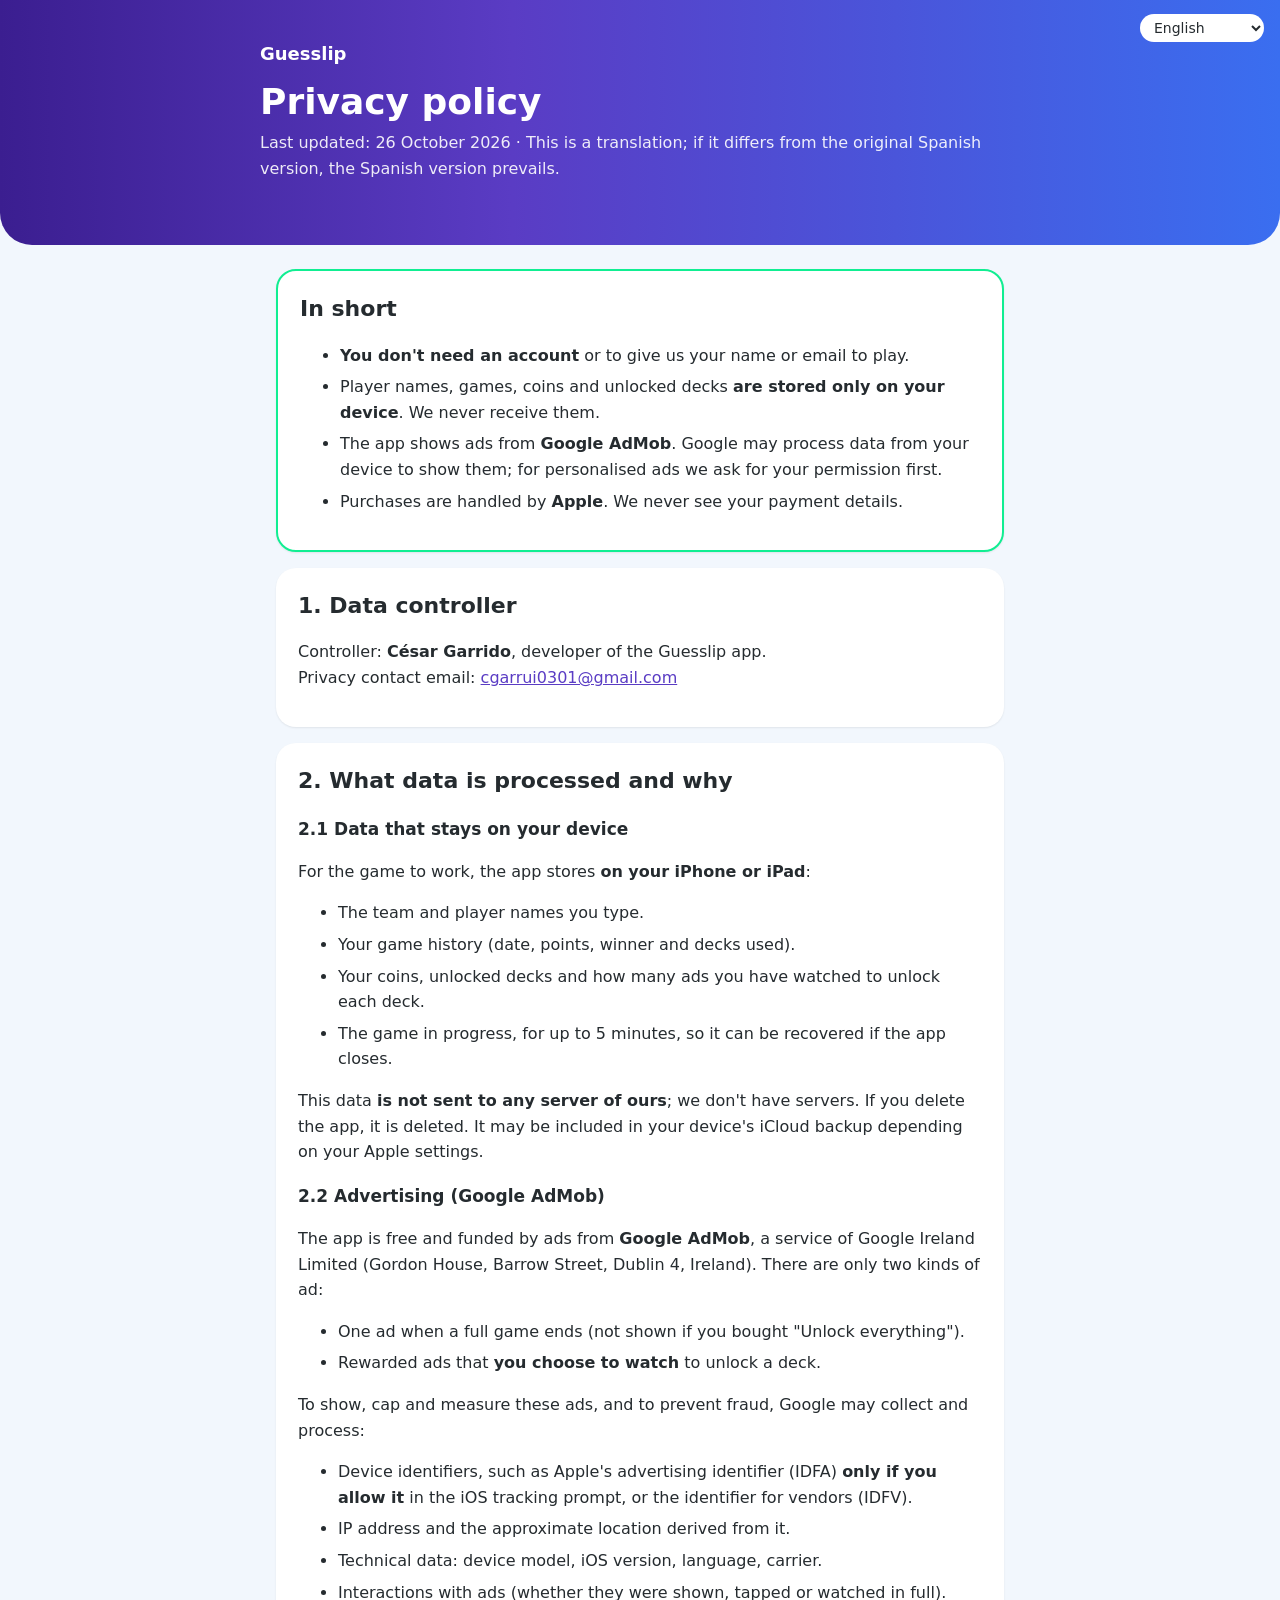
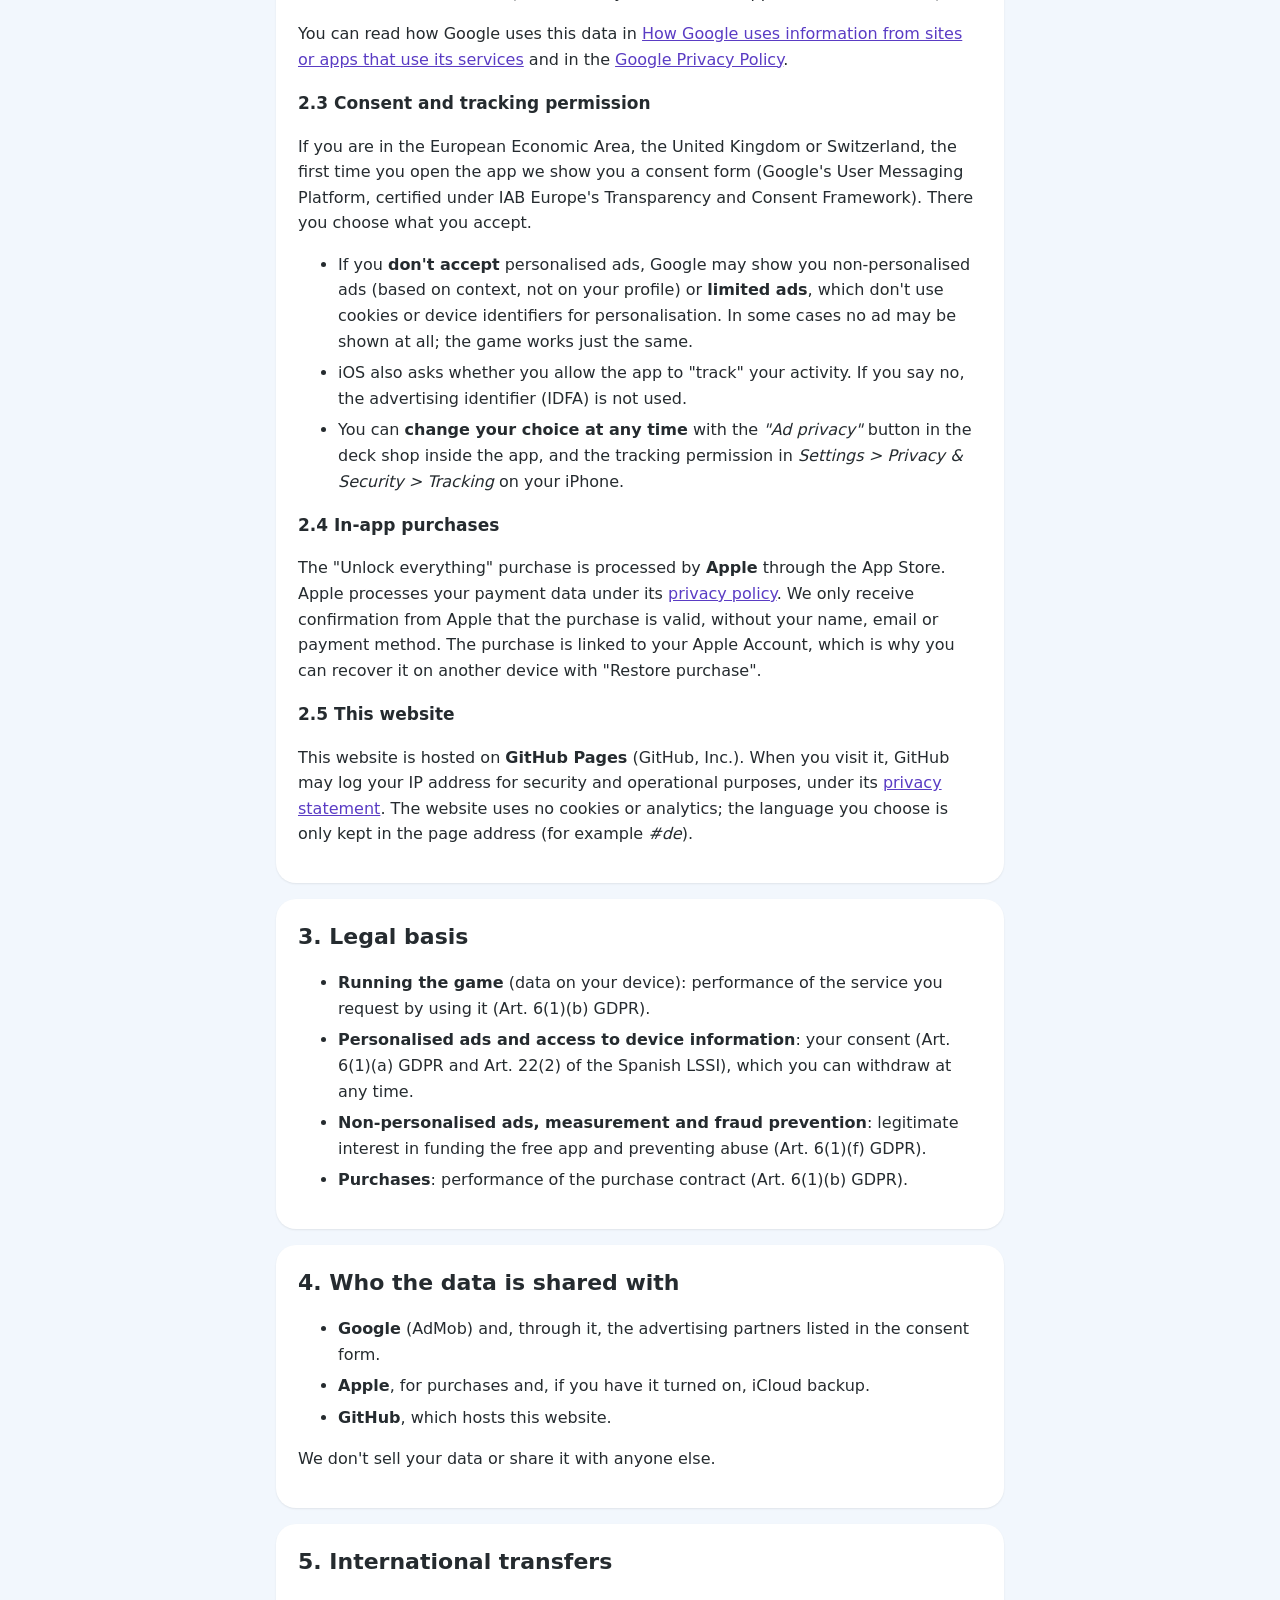
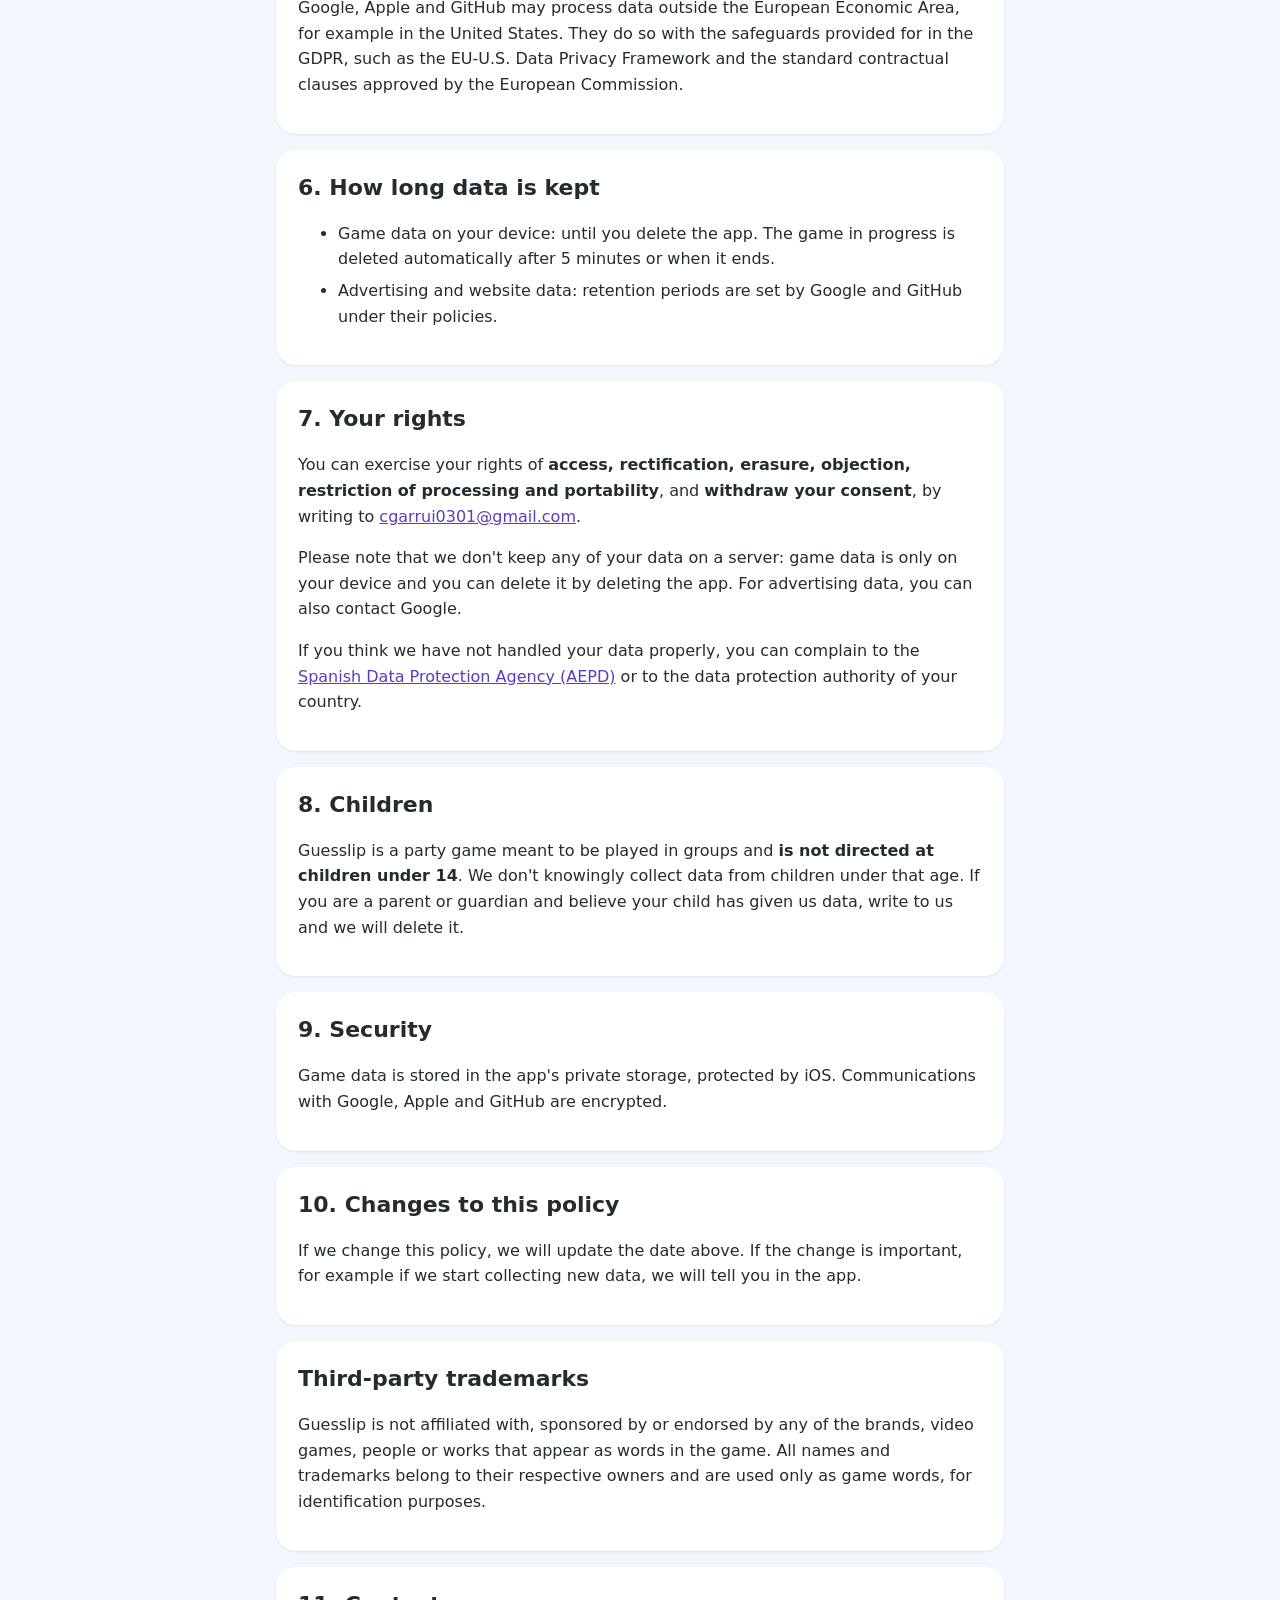
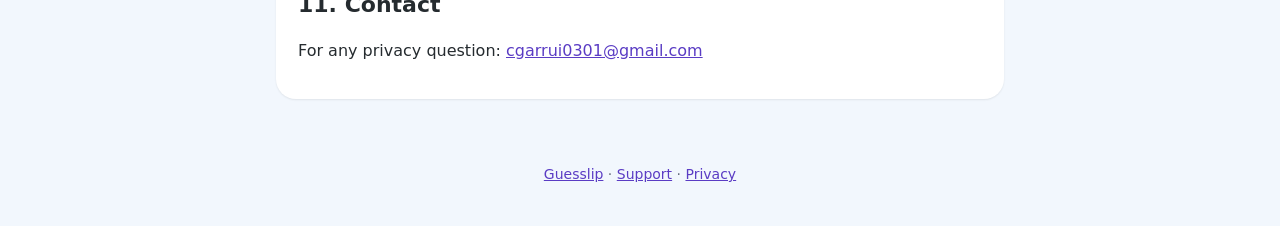
==== commit 39e24548: "Política de privacidad: aviso de marcas de terceros (27 idiomas) Co-Authored-By: Claude Sonnet 5.5 <" ====
--- a/privacidad.html
+++ b/privacidad.html
@@ -159,6 +159,12 @@
   <p>Si cambiamos esta política, actualizaremos la fecha de arriba. Si el cambio es importante, por ejemplo si empezamos a recoger datos nuevos, lo avisaremos dentro de la app.</p>
 </section>
 
+<!-- marcas-terceros -->
+<section>
+  <h2>Marcas de terceros</h2>
+  <p>Guesslip no está afiliado, patrocinado ni respaldado por ninguna de las marcas, videojuegos, personas u obras que aparecen como palabras en el juego. Todos los nombres y marcas pertenecen a sus respectivos propietarios y se usan únicamente como palabras de juego, con fines de identificación.</p>
+</section>
+
 <section>
   <h2>11. Contacto</h2>
   <p>Para cualquier duda sobre privacidad: <a href="mailto:cgarrui0301@gmail.com">cgarrui0301@gmail.com</a></p>
@@ -286,6 +292,12 @@
   <p>If we change this policy, we will update the date above. If the change is important, for example if we start collecting new data, we will tell you in the app.</p>
 </section>
 
+<!-- marcas-terceros -->
+<section>
+  <h2>Third-party trademarks</h2>
+  <p>Guesslip is not affiliated with, sponsored by or endorsed by any of the brands, video games, people or works that appear as words in the game. All names and trademarks belong to their respective owners and are used only as game words, for identification purposes.</p>
+</section>
+
 <section>
   <h2>11. Contact</h2>
   <p>For any privacy question: <a href="mailto:cgarrui0301@gmail.com">cgarrui0301@gmail.com</a></p>
@@ -413,6 +425,12 @@
   <p>Si nous modifions cette politique, nous mettrons à jour la date ci-dessus. Si le changement est important, par exemple si nous commençons à collecter de nouvelles données, nous vous en informerons dans l'app.</p>
 </section>
 
+<!-- marcas-terceros -->
+<section>
+  <h2>Marques de tiers</h2>
+  <p>Guesslip n'est ni affilié, ni parrainé, ni approuvé par les marques, jeux vidéo, personnes ou œuvres qui apparaissent comme mots dans le jeu. Tous les noms et marques appartiennent à leurs propriétaires respectifs et sont utilisés uniquement comme mots de jeu, à des fins d'identification.</p>
+</section>
+
 <section>
   <h2>11. Contact</h2>
   <p>Pour toute question sur la confidentialité : <a href="mailto:cgarrui0301@gmail.com">cgarrui0301@gmail.com</a></p>
@@ -540,6 +558,12 @@
   <p>Wenn wir diese Erklärung ändern, aktualisieren wir das Datum oben. Bei wichtigen Änderungen, zum Beispiel wenn wir neue Daten erheben, informieren wir dich in der App.</p>
 </section>
 
+<!-- marcas-terceros -->
+<section>
+  <h2>Marken Dritter</h2>
+  <p>Guesslip steht in keiner Verbindung zu den Marken, Videospielen, Personen oder Werken, die im Spiel als Wörter vorkommen, und wird von diesen weder gesponsert noch unterstützt. Alle Namen und Marken gehören ihren jeweiligen Inhabern und werden nur als Spielbegriffe zu Identifikationszwecken verwendet.</p>
+</section>
+
 <section>
   <h2>11. Kontakt</h2>
   <p>Bei Fragen zum Datenschutz: <a href="mailto:cgarrui0301@gmail.com">cgarrui0301@gmail.com</a></p>
@@ -667,6 +691,12 @@
   <p>Se modifichiamo questa informativa, aggiorneremo la data in alto. Se la modifica è importante, per esempio se iniziamo a raccogliere nuovi dati, te lo comunicheremo nell'app.</p>
 </section>
 
+<!-- marcas-terceros -->
+<section>
+  <h2>Marchi di terzi</h2>
+  <p>Guesslip non è affiliato, sponsorizzato né approvato da alcuno dei marchi, videogiochi, persone od opere che compaiono come parole nel gioco. Tutti i nomi e i marchi appartengono ai rispettivi proprietari e sono usati solo come parole di gioco, a scopo di identificazione.</p>
+</section>
+
 <section>
   <h2>11. Contatti</h2>
   <p>Per qualsiasi domanda sulla privacy: <a href="mailto:cgarrui0301@gmail.com">cgarrui0301@gmail.com</a></p>
@@ -794,6 +824,12 @@
   <p>Se alterarmos esta política, atualizaremos a data acima. Se a alteração for importante, por exemplo se começarmos a recolher novos dados, avisaremos dentro da app.</p>
 </section>
 
+<!-- marcas-terceros -->
+<section>
+  <h2>Marcas de terceiros</h2>
+  <p>O Guesslip não é afiliado, patrocinado nem aprovado por nenhuma das marcas, videojogos, pessoas ou obras que aparecem como palavras no jogo. Todos os nomes e marcas pertencem aos seus respetivos proprietários e são usados apenas como palavras de jogo, para fins de identificação.</p>
+</section>
+
 <section>
   <h2>11. Contacto</h2>
   <p>Para qualquer dúvida sobre privacidade: <a href="mailto:cgarrui0301@gmail.com">cgarrui0301@gmail.com</a></p>
@@ -921,6 +957,12 @@
   <p>Als we dit beleid wijzigen, passen we de datum bovenaan aan. Bij een belangrijke wijziging, bijvoorbeeld als we nieuwe gegevens gaan verzamelen, laten we het je in de app weten.</p>
 </section>
 
+<!-- marcas-terceros -->
+<section>
+  <h2>Merken van derden</h2>
+  <p>Guesslip is niet verbonden aan, gesponsord door of goedgekeurd door de merken, videogames, personen of werken die als woorden in het spel voorkomen. Alle namen en merken zijn eigendom van hun respectieve eigenaars en worden alleen als spelwoorden gebruikt, ter identificatie.</p>
+</section>
+
 <section>
   <h2>11. Contact</h2>
   <p>Voor vragen over privacy: <a href="mailto:cgarrui0301@gmail.com">cgarrui0301@gmail.com</a></p>
@@ -1048,6 +1090,12 @@
   <p>Om vi ändrar policyn uppdaterar vi datumet ovan. Vid viktiga ändringar, till exempel om vi börjar samla in nya uppgifter, meddelar vi dig i appen.</p>
 </section>
 
+<!-- marcas-terceros -->
+<section>
+  <h2>Tredje parts varumärken</h2>
+  <p>Guesslip är inte knutet till, sponsrat av eller godkänt av några av de varumärken, tv-spel, personer eller verk som förekommer som ord i spelet. Alla namn och varumärken tillhör sina respektive ägare och används endast som spelord i identifieringssyfte.</p>
+</section>
+
 <section>
   <h2>11. Kontakt</h2>
   <p>Vid frågor om integritet: <a href="mailto:cgarrui0301@gmail.com">cgarrui0301@gmail.com</a></p>
@@ -1175,6 +1223,12 @@
   <p>Hvis vi ændrer politikken, opdaterer vi datoen øverst. Ved vigtige ændringer, fx hvis vi begynder at indsamle nye data, giver vi besked i appen.</p>
 </section>
 
+<!-- marcas-terceros -->
+<section>
+  <h2>Tredjeparts varemærker</h2>
+  <p>Guesslip er ikke tilknyttet, sponsoreret af eller godkendt af nogen af de varemærker, videospil, personer eller værker, der optræder som ord i spillet. Alle navne og varemærker tilhører deres respektive ejere og bruges kun som spilord til identifikation.</p>
+</section>
+
 <section>
   <h2>11. Kontakt</h2>
   <p>Ved spørgsmål om privatliv: <a href="mailto:cgarrui0301@gmail.com">cgarrui0301@gmail.com</a></p>
@@ -1302,6 +1356,12 @@
   <p>Jos muutamme tätä käytäntöä, päivitämme yllä olevan päivämäärän. Jos muutos on merkittävä, esimerkiksi jos alamme kerätä uusia tietoja, kerromme siitä sovelluksessa.</p>
 </section>
 
+<!-- marcas-terceros -->
+<section>
+  <h2>Kolmansien osapuolten tavaramerkit</h2>
+  <p>Guesslip ei ole sidoksissa, sponsoroitu tai hyväksytty yhdenkään pelissä sanoina esiintyvän tavaramerkin, videopelin, henkilön tai teoksen toimesta. Kaikki nimet ja tavaramerkit kuuluvat omistajilleen, ja niitä käytetään vain pelisanoina tunnistamistarkoituksessa.</p>
+</section>
+
 <section>
   <h2>11. Yhteystiedot</h2>
   <p>Tietosuojaa koskevat kysymykset: <a href="mailto:cgarrui0301@gmail.com">cgarrui0301@gmail.com</a></p>
@@ -1429,6 +1489,12 @@
   <p>Jeśli zmienimy tę politykę, zaktualizujemy datę powyżej. Jeśli zmiana będzie istotna, na przykład zaczniemy zbierać nowe dane, poinformujemy o tym w aplikacji.</p>
 </section>
 
+<!-- marcas-terceros -->
+<section>
+  <h2>Znaki towarowe osób trzecich</h2>
+  <p>Guesslip nie jest powiązany z żadnymi markami, grami wideo, osobami ani dziełami, które pojawiają się w grze jako hasła, ani przez nie sponsorowany czy popierany. Wszystkie nazwy i znaki towarowe należą do ich właścicieli i są używane wyłącznie jako hasła w grze, w celach identyfikacyjnych.</p>
+</section>
+
 <section>
   <h2>11. Kontakt</h2>
   <p>W sprawach prywatności: <a href="mailto:cgarrui0301@gmail.com">cgarrui0301@gmail.com</a></p>
@@ -1556,6 +1622,12 @@
   <p>Pokud tyto zásady změníme, aktualizujeme datum nahoře. Při důležité změně, například pokud začneme sbírat nové údaje, tě upozorníme v aplikaci.</p>
 </section>
 
+<!-- marcas-terceros -->
+<section>
+  <h2>Ochranné známky třetích stran</h2>
+  <p>Guesslip není nijak spojen s žádnou ze značek, videoher, osob či děl, které se ve hře objevují jako slova, ani jimi není sponzorován či podporován. Všechny názvy a ochranné známky patří jejich příslušným vlastníkům a jsou použity pouze jako herní slova pro účely identifikace.</p>
+</section>
+
 <section>
   <h2>11. Kontakt</h2>
   <p>S dotazy k ochraně soukromí: <a href="mailto:cgarrui0301@gmail.com">cgarrui0301@gmail.com</a></p>
@@ -1683,6 +1755,12 @@
   <p>Ak tieto zásady zmeníme, aktualizujeme dátum hore. Pri dôležitej zmene, napríklad ak začneme zbierať nové údaje, ťa upozorníme v aplikácii.</p>
 </section>
 
+<!-- marcas-terceros -->
+<section>
+  <h2>Ochranné známky tretích strán</h2>
+  <p>Guesslip nie je nijako spojený so žiadnou zo značiek, videohier, osôb či diel, ktoré sa v hre objavujú ako slová, ani nimi nie je sponzorovaný či podporovaný. Všetky názvy a ochranné známky patria ich príslušným vlastníkom a používajú sa iba ako herné slová na účely identifikácie.</p>
+</section>
+
 <section>
   <h2>11. Kontakt</h2>
   <p>S otázkami o súkromí: <a href="mailto:cgarrui0301@gmail.com">cgarrui0301@gmail.com</a></p>
@@ -1810,6 +1888,12 @@
   <p>Če pravilnik spremenimo, bomo posodobili datum zgoraj. Ob pomembni spremembi, na primer če začnemo zbirati nove podatke, te bomo obvestili v aplikaciji.</p>
 </section>
 
+<!-- marcas-terceros -->
+<section>
+  <h2>Blagovne znamke tretjih oseb</h2>
+  <p>Guesslip ni povezan z nobeno od blagovnih znamk, videoiger, oseb ali del, ki se v igri pojavljajo kot besede, niti jih ti ne sponzorirajo ali podpirajo. Vsa imena in blagovne znamke pripadajo svojim lastnikom in se uporabljajo samo kot besede v igri za namen identifikacije.</p>
+</section>
+
 <section>
   <h2>11. Kontakt</h2>
   <p>Za vprašanja o zasebnosti: <a href="mailto:cgarrui0301@gmail.com">cgarrui0301@gmail.com</a></p>
@@ -1937,6 +2021,12 @@
   <p>Ako izmijenimo ova pravila, ažurirat ćemo datum na vrhu. Ako je izmjena važna, primjerice ako počnemo prikupljati nove podatke, obavijestit ćemo te u aplikaciji.</p>
 </section>
 
+<!-- marcas-terceros -->
+<section>
+  <h2>Zaštitni znakovi trećih strana</h2>
+  <p>Guesslip nije povezan ni sa jednim od brendova, videoigara, osoba ili djela koji se u igri pojavljuju kao riječi, niti ga oni sponzoriraju ili podržavaju. Svi nazivi i zaštitni znakovi pripadaju svojim vlasnicima i koriste se samo kao riječi u igri radi identifikacije.</p>
+</section>
+
 <section>
   <h2>11. Kontakt</h2>
   <p>Za pitanja o privatnosti: <a href="mailto:cgarrui0301@gmail.com">cgarrui0301@gmail.com</a></p>
@@ -2064,6 +2154,12 @@
   <p>Ha módosítjuk ezeket az irányelveket, frissítjük a fenti dátumot. Fontos változás esetén, például ha új adatokat kezdünk gyűjteni, az alkalmazásban értesítünk.</p>
 </section>
 
+<!-- marcas-terceros -->
+<section>
+  <h2>Harmadik felek védjegyei</h2>
+  <p>A Guesslip nem áll kapcsolatban a játékban szavakként megjelenő márkákkal, videojátékokkal, személyekkel vagy művekkel, és azok nem szponzorálják vagy támogatják. Minden név és védjegy a megfelelő tulajdonosáé, és kizárólag játékszóként, azonosítási célból szerepel.</p>
+</section>
+
 <section>
   <h2>11. Kapcsolat</h2>
   <p>Adatvédelmi kérdésekben: <a href="mailto:cgarrui0301@gmail.com">cgarrui0301@gmail.com</a></p>
@@ -2191,6 +2287,12 @@
   <p>Dacă modificăm această politică, vom actualiza data de mai sus. Dacă modificarea este importantă, de exemplu dacă începem să colectăm date noi, te vom anunța în aplicație.</p>
 </section>
 
+<!-- marcas-terceros -->
+<section>
+  <h2>Mărci ale terților</h2>
+  <p>Guesslip nu este afiliat, sponsorizat sau aprobat de niciuna dintre mărcile, jocurile video, persoanele sau operele care apar ca cuvinte în joc. Toate numele și mărcile aparțin proprietarilor lor și sunt folosite doar ca cuvinte de joc, în scop de identificare.</p>
+</section>
+
 <section>
   <h2>11. Contact</h2>
   <p>Pentru orice întrebare despre confidențialitate: <a href="mailto:cgarrui0301@gmail.com">cgarrui0301@gmail.com</a></p>
@@ -2318,6 +2420,12 @@
   <p>Ако променим тази политика, ще актуализираме датата горе. Ако промяната е важна, например ако започнем да събираме нови данни, ще те уведомим в приложението.</p>
 </section>
 
+<!-- marcas-terceros -->
+<section>
+  <h2>Търговски марки на трети страни</h2>
+  <p>Guesslip не е свързан, спонсориран или одобрен от нито една от марките, видеоигрите, личностите или произведенията, които се появяват като думи в играта. Всички имена и търговски марки принадлежат на съответните си собственици и се използват само като думи в играта с цел идентификация.</p>
+</section>
+
 <section>
   <h2>11. Контакт</h2>
   <p>За въпроси относно поверителността: <a href="mailto:cgarrui0301@gmail.com">cgarrui0301@gmail.com</a></p>
@@ -2445,6 +2553,12 @@
   <p>Αν αλλάξουμε αυτή την πολιτική, θα ενημερώσουμε την ημερομηνία παραπάνω. Αν η αλλαγή είναι σημαντική, για παράδειγμα αν αρχίσουμε να συλλέγουμε νέα δεδομένα, θα σε ενημερώσουμε μέσα στην εφαρμογή.</p>
 </section>
 
+<!-- marcas-terceros -->
+<section>
+  <h2>Εμπορικά σήματα τρίτων</h2>
+  <p>Το Guesslip δεν συνδέεται με, δεν χρηματοδοτείται και δεν εγκρίνεται από κανένα από τα εμπορικά σήματα, τα βιντεοπαιχνίδια, τα πρόσωπα ή τα έργα που εμφανίζονται ως λέξεις στο παιχνίδι. Όλα τα ονόματα και τα εμπορικά σήματα ανήκουν στους νόμιμους ιδιοκτήτες τους και χρησιμοποιούνται μόνο ως λέξεις του παιχνιδιού, για λόγους αναγνώρισης.</p>
+</section>
+
 <section>
   <h2>11. Επικοινωνία</h2>
   <p>Για οποιαδήποτε απορία σχετικά με το απόρρητο: <a href="mailto:cgarrui0301@gmail.com">cgarrui0301@gmail.com</a></p>
@@ -2572,6 +2686,12 @@
   <p>Kui me seda poliitikat muudame, uuendame ülal olevat kuupäeva. Olulise muudatuse korral, näiteks kui hakkame koguma uusi andmeid, teavitame sind rakenduses.</p>
 </section>
 
+<!-- marcas-terceros -->
+<section>
+  <h2>Kolmandate isikute kaubamärgid</h2>
+  <p>Guesslip ei ole seotud ühegi mängus sõnadena esineva kaubamärgi, videomängu, isiku ega teosega ning need ei toeta ega sponsori seda. Kõik nimed ja kaubamärgid kuuluvad nende omanikele ning neid kasutatakse ainult mängusõnadena tuvastamise eesmärgil.</p>
+</section>
+
 <section>
   <h2>11. Kontakt</h2>
   <p>Privaatsusküsimustes: <a href="mailto:cgarrui0301@gmail.com">cgarrui0301@gmail.com</a></p>
@@ -2699,6 +2819,12 @@
   <p>Ja mainīsim šo politiku, atjaunināsim augšā norādīto datumu. Ja izmaiņas būs būtiskas, piemēram, ja sāksim vākt jaunus datus, mēs tevi informēsim lietotnē.</p>
 </section>
 
+<!-- marcas-terceros -->
+<section>
+  <h2>Trešo personu preču zīmes</h2>
+  <p>Guesslip nav saistīts ar nevienu no zīmoliem, videospēlēm, personām vai darbiem, kas spēlē parādās kā vārdi, un tos nesponsorē vai neatbalsta. Visi nosaukumi un preču zīmes pieder to attiecīgajiem īpašniekiem un tiek izmantoti tikai kā spēles vārdi identificēšanas nolūkos.</p>
+</section>
+
 <section>
   <h2>11. Kontakti</h2>
   <p>Jautājumiem par privātumu: <a href="mailto:cgarrui0301@gmail.com">cgarrui0301@gmail.com</a></p>
@@ -2826,6 +2952,12 @@
   <p>Jei pakeisime šią politiką, atnaujinsime viršuje nurodytą datą. Jei pakeitimas bus svarbus, pvz., jei pradėsime rinkti naujus duomenis, pranešime tau programėlėje.</p>
 </section>
 
+<!-- marcas-terceros -->
+<section>
+  <h2>Trečiųjų šalių prekių ženklai</h2>
+  <p>Guesslip nėra susijęs su jokiais žaidime kaip žodžiai pasirodančiais prekių ženklais, vaizdo žaidimais, asmenimis ar kūriniais ir jų nerėmė bei nepatvirtino. Visi pavadinimai ir prekių ženklai priklauso jų savininkams ir naudojami tik kaip žaidimo žodžiai identifikavimo tikslais.</p>
+</section>
+
 <section>
   <h2>11. Kontaktai</h2>
   <p>Privatumo klausimais: <a href="mailto:cgarrui0301@gmail.com">cgarrui0301@gmail.com</a></p>
@@ -2953,6 +3085,12 @@
   <p>Jekk nibdlu din il-politika, naġġornaw id-data ta' fuq. Jekk il-bidla tkun importanti, pereżempju jekk nibdew niġbru data ġdida, ninfurmawk fl-app.</p>
 </section>
 
+<!-- marcas-terceros -->
+<section>
+  <h2>Trademarks ta' partijiet terzi</h2>
+  <p>Guesslip mhuwiex affiljat ma', sponsorjat minn, jew approvat minn xi wieħed mill-ismijiet kummerċjali, il-vidjugejms, il-persuni jew l-opri li jidhru bħala kliem fil-logħba. L-ismijiet u t-trademarks kollha jappartjenu lis-sidien rispettivi tagħhom u jintużaw biss bħala kliem tal-logħba, għal skopijiet ta' identifikazzjoni.</p>
+</section>
+
 <section>
   <h2>11. Kuntatt</h2>
   <p>Għal kwalunkwe mistoqsija dwar il-privatezza: <a href="mailto:cgarrui0301@gmail.com">cgarrui0301@gmail.com</a></p>
@@ -3080,6 +3218,12 @@
   <p>如果我们更改本政策，将更新上方的日期。如果变更较为重要，例如开始收集新的数据，我们会在应用内通知你。</p>
 </section>
 
+<!-- marcas-terceros -->
+<section>
+  <h2>第三方商标</h2>
+  <p>Guesslip 与游戏中作为词语出现的任何品牌、电子游戏、人物或作品均无关联，也未获其赞助或认可。所有名称和商标均归其各自所有者所有，仅作为游戏词语用于识别目的。</p>
+</section>
+
 <section>
   <h2>11. 联系方式</h2>
   <p>如有任何隐私问题：<a href="mailto:cgarrui0301@gmail.com">cgarrui0301@gmail.com</a></p>
@@ -3207,6 +3351,12 @@
   <p>अगर हम यह नीति बदलते हैं, तो ऊपर की तारीख़ अपडेट करेंगे। अगर बदलाव अहम हो, जैसे हम नया डेटा जुटाना शुरू करें, तो हम ऐप में बताएँगे।</p>
 </section>
 
+<!-- marcas-terceros -->
+<section>
+  <h2>तीसरे पक्ष के ट्रेडमार्क</h2>
+  <p>Guesslip का खेल में शब्दों के रूप में दिखने वाले किसी भी ब्रांड, वीडियो गेम, व्यक्ति या कृति से कोई संबंध नहीं है, और न ही वे इसे प्रायोजित या समर्थित करते हैं। सभी नाम और ट्रेडमार्क उनके संबंधित स्वामियों के हैं और केवल पहचान के उद्देश्य से खेल के शब्दों के रूप में उपयोग किए जाते हैं।</p>
+</section>
+
 <section>
   <h2>11. संपर्क</h2>
   <p>गोपनीयता से जुड़े किसी भी सवाल के लिए: <a href="mailto:cgarrui0301@gmail.com">cgarrui0301@gmail.com</a></p>
@@ -3334,6 +3484,12 @@
   <p>إذا غيّرنا هذه السياسة، سنحدّث التاريخ في الأعلى. وإذا كان التغيير مهمًا، مثل البدء في جمع بيانات جديدة، فسنُعلمك داخل التطبيق.</p>
 </section>
 
+<!-- marcas-terceros -->
+<section>
+  <h2>العلامات التجارية لأطراف ثالثة</h2>
+  <p>لا ترتبط Guesslip بأي من العلامات التجارية أو ألعاب الفيديو أو الأشخاص أو الأعمال التي تظهر ككلمات في اللعبة، ولا ترعاها ولا تؤيدها. جميع الأسماء والعلامات التجارية ملك لأصحابها، وتُستخدم فقط ككلمات للعبة لأغراض التعريف.</p>
+</section>
+
 <section>
   <h2>11. التواصل</h2>
   <p>لأي سؤال عن الخصوصية: <a href="mailto:cgarrui0301@gmail.com">cgarrui0301@gmail.com</a></p>
@@ -3461,6 +3617,12 @@
   <p>আমরা এই নীতি বদলালে উপরের তারিখ হালনাগাদ করব। পরিবর্তন গুরুত্বপূর্ণ হলে, যেমন নতুন ডেটা সংগ্রহ শুরু করলে, আমরা অ্যাপের ভেতরে জানাব।</p>
 </section>
 
+<!-- marcas-terceros -->
+<section>
+  <h2>তৃতীয় পক্ষের ট্রেডমার্ক</h2>
+  <p>খেলায় শব্দ হিসেবে আসা কোনো ব্র্যান্ড, ভিডিও গেম, ব্যক্তি বা কাজের সঙ্গে Guesslip-এর কোনো সম্পর্ক নেই, এবং তারা এটি পৃষ্ঠপোষকতা বা সমর্থন করে না। সব নাম ও ট্রেডমার্ক তাদের নিজ নিজ মালিকের এবং শুধু শনাক্তকরণের উদ্দেশ্যে খেলার শব্দ হিসেবে ব্যবহৃত হয়।</p>
+</section>
+
 <section>
   <h2>১১. যোগাযোগ</h2>
   <p>গোপনীয়তা নিয়ে যেকোনো প্রশ্নে: <a href="mailto:cgarrui0301@gmail.com">cgarrui0301@gmail.com</a></p>
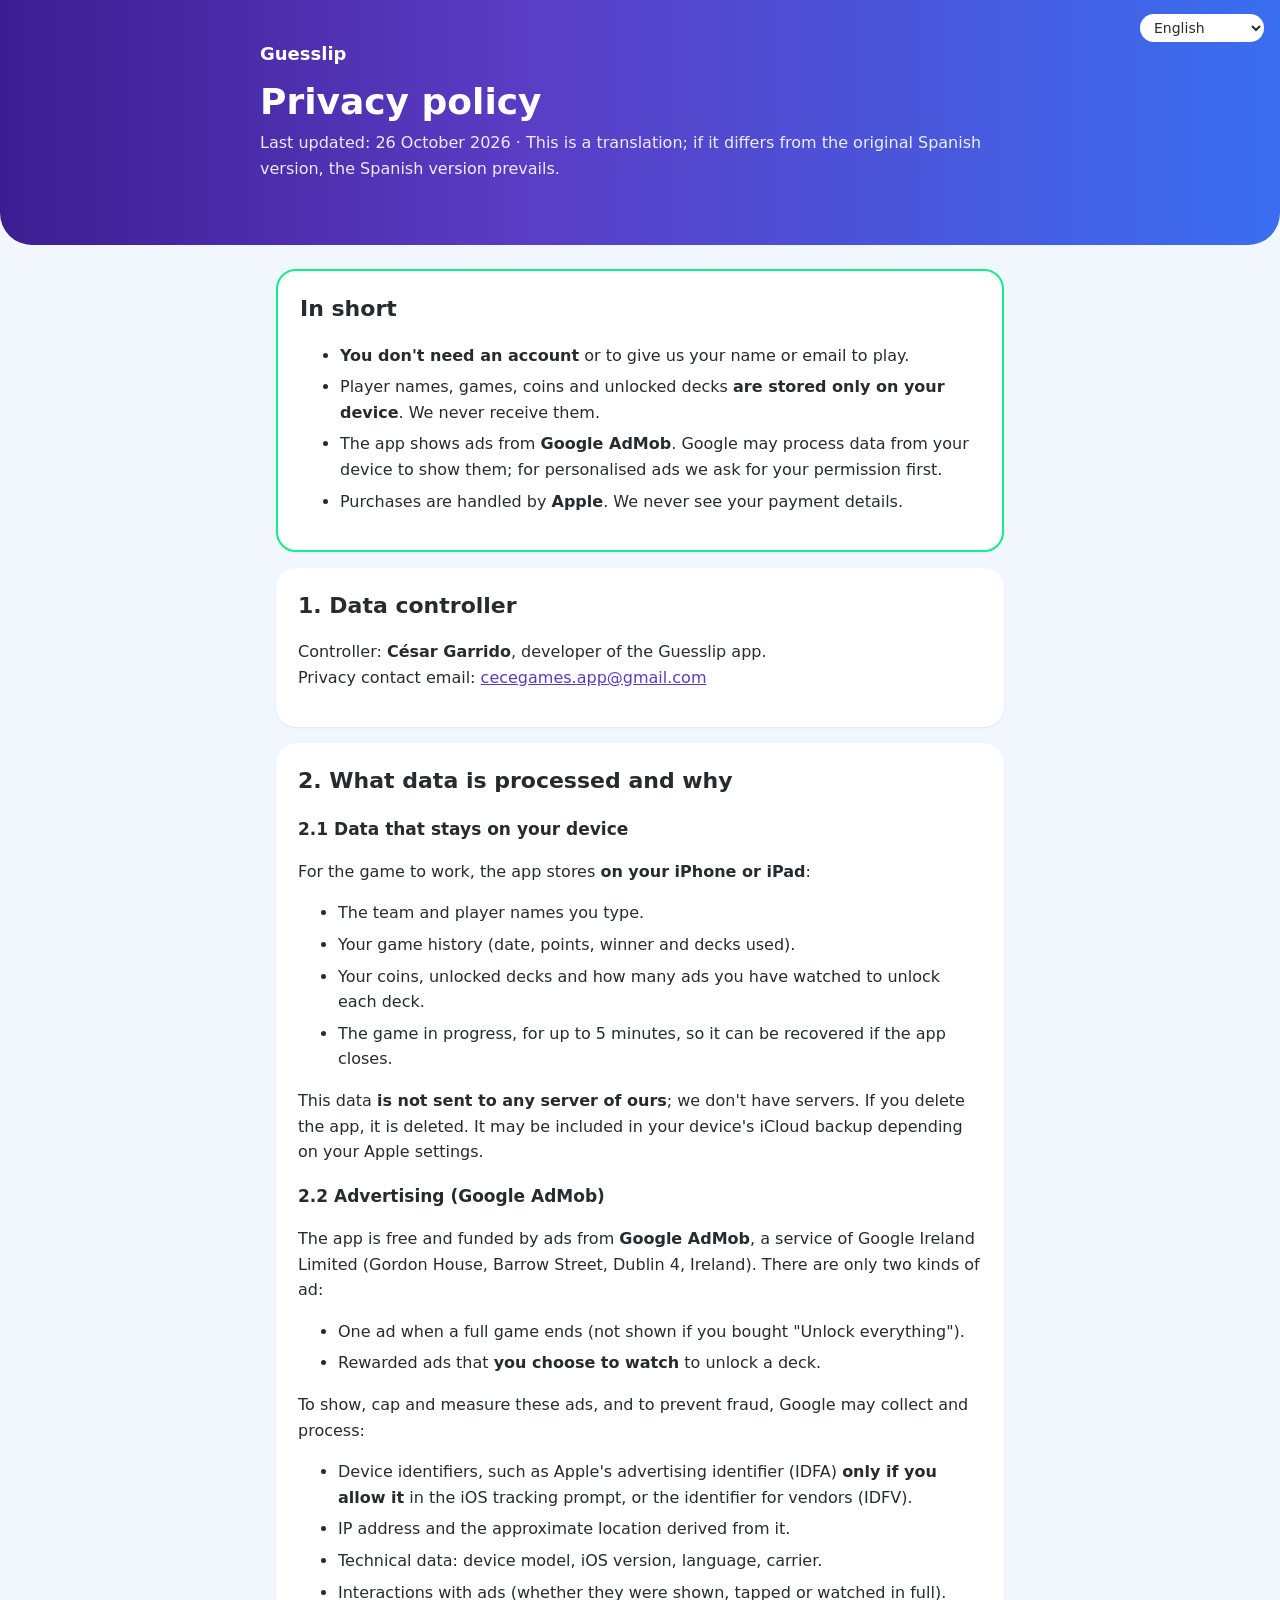
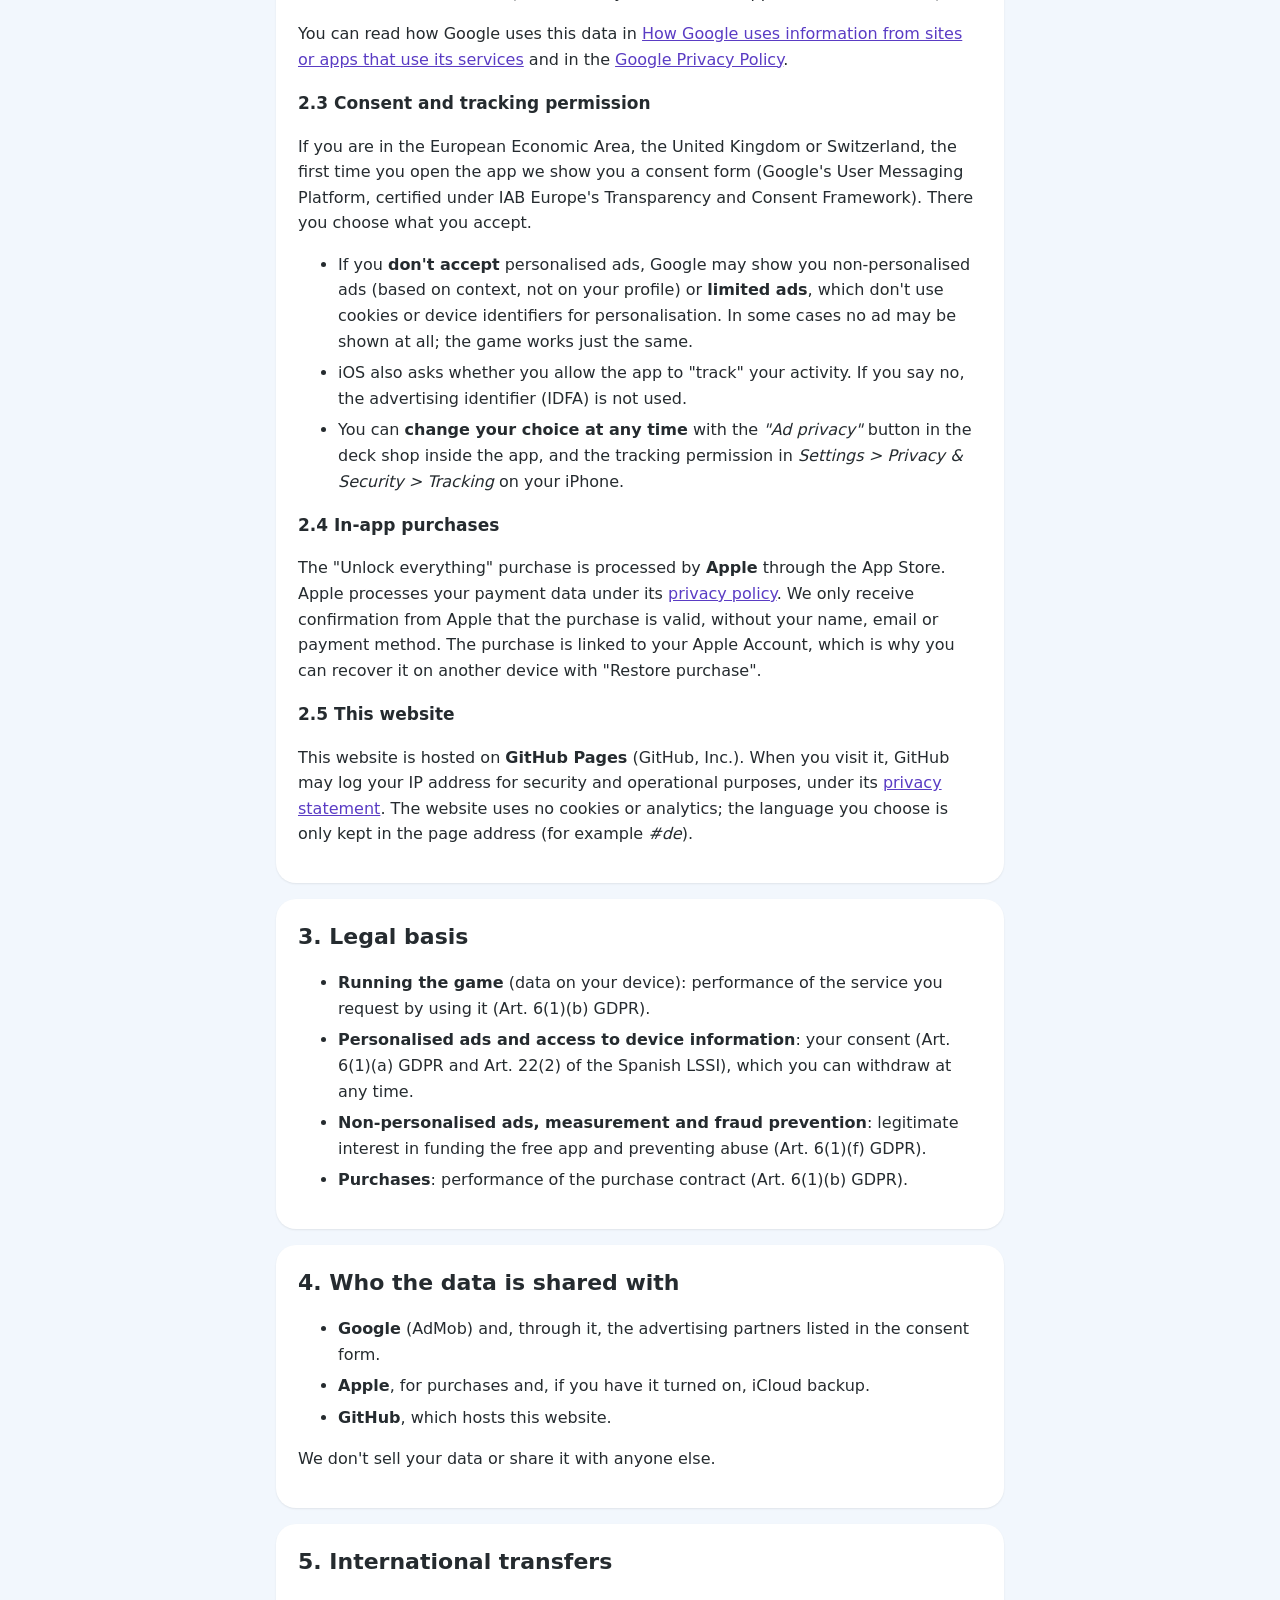
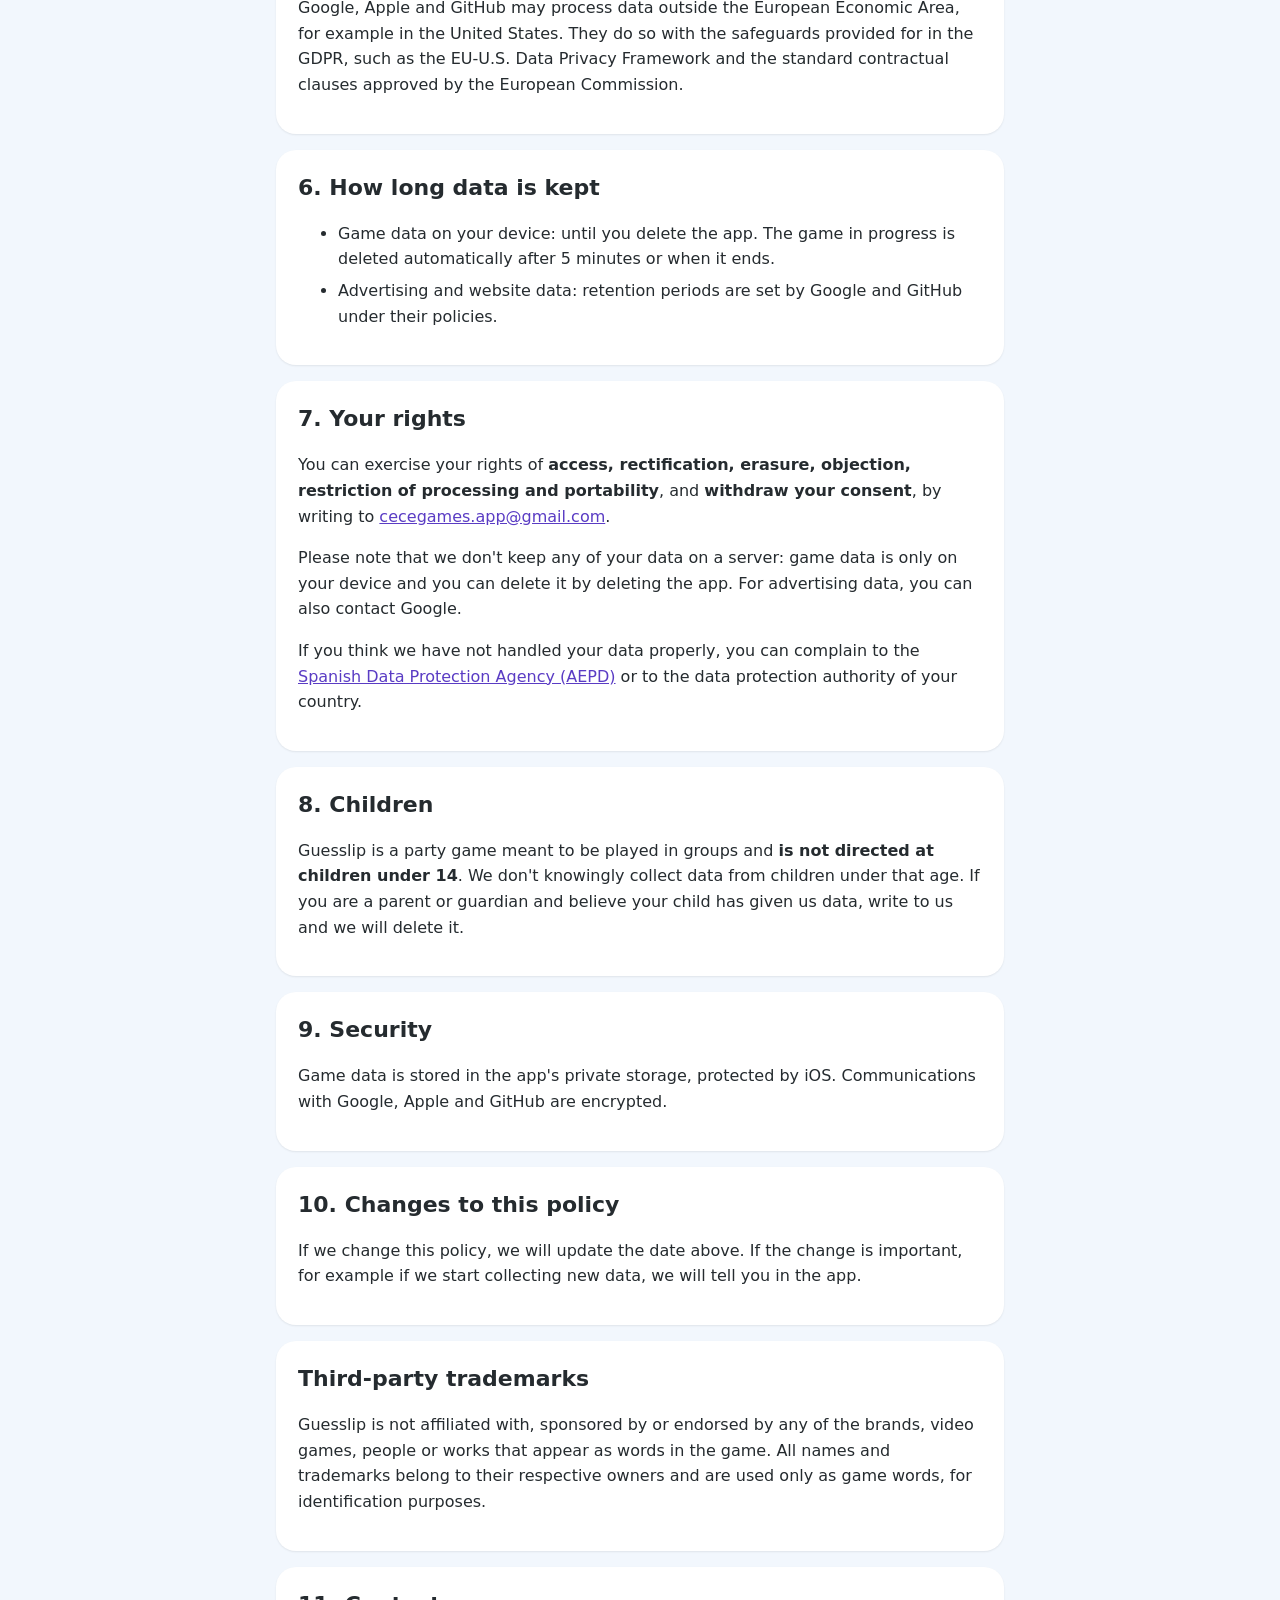
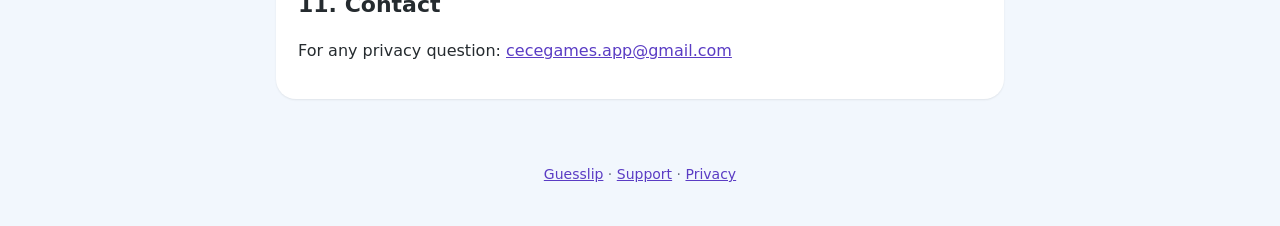
==== commit bb72c6d3: "Correo de contacto: cecegames.app@gmail.com Co-Authored-By: Claude Sonnet 5.5 <noreply@anthropic.com" ====
--- a/privacidad.html
+++ b/privacidad.html
@@ -59,7 +59,7 @@
 <section>
   <h2>1. Responsable del tratamiento</h2>
   <p>Responsable: <strong>César Garrido</strong>, desarrollador de la aplicación Guesslip.<br>
-  Correo de contacto para privacidad: <a href="mailto:cgarrui0301@gmail.com">cgarrui0301@gmail.com</a></p>
+  Correo de contacto para privacidad: <a href="mailto:cecegames.app@gmail.com">cecegames.app@gmail.com</a></p>
 </section>
 
 <section>
@@ -139,7 +139,7 @@
 
 <section>
   <h2>7. Tus derechos</h2>
-  <p>Puedes ejercer tus derechos de <strong>acceso, rectificación, supresión, oposición, limitación del tratamiento y portabilidad</strong>, y <strong>retirar tu consentimiento</strong>, escribiendo a <a href="mailto:cgarrui0301@gmail.com">cgarrui0301@gmail.com</a>.</p>
+  <p>Puedes ejercer tus derechos de <strong>acceso, rectificación, supresión, oposición, limitación del tratamiento y portabilidad</strong>, y <strong>retirar tu consentimiento</strong>, escribiendo a <a href="mailto:cecegames.app@gmail.com">cecegames.app@gmail.com</a>.</p>
   <p>Ten en cuenta que nosotros no guardamos datos tuyos en ningún servidor: los datos del juego están solo en tu dispositivo y los puedes borrar borrando la app. Para los datos de publicidad, puedes dirigirte también a Google.</p>
   <p>Si crees que no hemos tratado bien tus datos, puedes reclamar ante la <a href="https://www.aepd.es">Agencia Española de Protección de Datos</a> o ante la autoridad de protección de datos de tu país.</p>
 </section>
@@ -167,7 +167,7 @@
 
 <section>
   <h2>11. Contacto</h2>
-  <p>Para cualquier duda sobre privacidad: <a href="mailto:cgarrui0301@gmail.com">cgarrui0301@gmail.com</a></p>
+  <p>Para cualquier duda sobre privacidad: <a href="mailto:cecegames.app@gmail.com">cecegames.app@gmail.com</a></p>
 </section>
 </main>
 <footer><a href="index.html">Guesslip</a> · <a href="soporte.html">Soporte</a> · <a href="privacidad.html">Privacidad</a></footer>
@@ -192,7 +192,7 @@
 <section>
   <h2>1. Data controller</h2>
   <p>Controller: <strong>César Garrido</strong>, developer of the Guesslip app.<br>
-  Privacy contact email: <a href="mailto:cgarrui0301@gmail.com">cgarrui0301@gmail.com</a></p>
+  Privacy contact email: <a href="mailto:cecegames.app@gmail.com">cecegames.app@gmail.com</a></p>
 </section>
 
 <section>
@@ -272,7 +272,7 @@
 
 <section>
   <h2>7. Your rights</h2>
-  <p>You can exercise your rights of <strong>access, rectification, erasure, objection, restriction of processing and portability</strong>, and <strong>withdraw your consent</strong>, by writing to <a href="mailto:cgarrui0301@gmail.com">cgarrui0301@gmail.com</a>.</p>
+  <p>You can exercise your rights of <strong>access, rectification, erasure, objection, restriction of processing and portability</strong>, and <strong>withdraw your consent</strong>, by writing to <a href="mailto:cecegames.app@gmail.com">cecegames.app@gmail.com</a>.</p>
   <p>Please note that we don't keep any of your data on a server: game data is only on your device and you can delete it by deleting the app. For advertising data, you can also contact Google.</p>
   <p>If you think we have not handled your data properly, you can complain to the <a href="https://www.aepd.es">Spanish Data Protection Agency (AEPD)</a> or to the data protection authority of your country.</p>
 </section>
@@ -300,7 +300,7 @@
 
 <section>
   <h2>11. Contact</h2>
-  <p>For any privacy question: <a href="mailto:cgarrui0301@gmail.com">cgarrui0301@gmail.com</a></p>
+  <p>For any privacy question: <a href="mailto:cecegames.app@gmail.com">cecegames.app@gmail.com</a></p>
 </section>
 </main>
 <footer><a href="index.html">Guesslip</a> · <a href="soporte.html">Support</a> · <a href="privacidad.html">Privacy</a></footer>
@@ -325,7 +325,7 @@
 <section>
   <h2>1. Responsable du traitement</h2>
   <p>Responsable : <strong>César Garrido</strong>, développeur de l'application Guesslip.<br>
-  E-mail de contact pour la confidentialité : <a href="mailto:cgarrui0301@gmail.com">cgarrui0301@gmail.com</a></p>
+  E-mail de contact pour la confidentialité : <a href="mailto:cecegames.app@gmail.com">cecegames.app@gmail.com</a></p>
 </section>
 
 <section>
@@ -405,7 +405,7 @@
 
 <section>
   <h2>7. Vos droits</h2>
-  <p>Vous pouvez exercer vos droits d'<strong>accès, de rectification, d'effacement, d'opposition, de limitation du traitement et de portabilité</strong>, et <strong>retirer votre consentement</strong>, en écrivant à <a href="mailto:cgarrui0301@gmail.com">cgarrui0301@gmail.com</a>.</p>
+  <p>Vous pouvez exercer vos droits d'<strong>accès, de rectification, d'effacement, d'opposition, de limitation du traitement et de portabilité</strong>, et <strong>retirer votre consentement</strong>, en écrivant à <a href="mailto:cecegames.app@gmail.com">cecegames.app@gmail.com</a>.</p>
   <p>Notez que nous ne conservons aucune de vos données sur un serveur : les données du jeu sont uniquement sur votre appareil et vous pouvez les effacer en supprimant l'app. Pour les données publicitaires, vous pouvez aussi vous adresser à Google.</p>
   <p>Si vous pensez que nous n'avons pas bien traité vos données, vous pouvez déposer une réclamation auprès de l'<a href="https://www.aepd.es">Agence espagnole de protection des données (AEPD)</a> ou de l'autorité de protection des données de votre pays.</p>
 </section>
@@ -433,7 +433,7 @@
 
 <section>
   <h2>11. Contact</h2>
-  <p>Pour toute question sur la confidentialité : <a href="mailto:cgarrui0301@gmail.com">cgarrui0301@gmail.com</a></p>
+  <p>Pour toute question sur la confidentialité : <a href="mailto:cecegames.app@gmail.com">cecegames.app@gmail.com</a></p>
 </section>
 </main>
 <footer><a href="index.html">Guesslip</a> · <a href="soporte.html">Assistance</a> · <a href="privacidad.html">Confidentialité</a></footer>
@@ -458,7 +458,7 @@
 <section>
   <h2>1. Verantwortlicher</h2>
   <p>Verantwortlich: <strong>César Garrido</strong>, Entwickler der App Guesslip.<br>
-  Kontakt für Datenschutz: <a href="mailto:cgarrui0301@gmail.com">cgarrui0301@gmail.com</a></p>
+  Kontakt für Datenschutz: <a href="mailto:cecegames.app@gmail.com">cecegames.app@gmail.com</a></p>
 </section>
 
 <section>
@@ -538,7 +538,7 @@
 
 <section>
   <h2>7. Deine Rechte</h2>
-  <p>Du kannst deine Rechte auf <strong>Auskunft, Berichtigung, Löschung, Widerspruch, Einschränkung der Verarbeitung und Datenübertragbarkeit</strong> ausüben und <strong>deine Einwilligung widerrufen</strong>, indem du an <a href="mailto:cgarrui0301@gmail.com">cgarrui0301@gmail.com</a> schreibst.</p>
+  <p>Du kannst deine Rechte auf <strong>Auskunft, Berichtigung, Löschung, Widerspruch, Einschränkung der Verarbeitung und Datenübertragbarkeit</strong> ausüben und <strong>deine Einwilligung widerrufen</strong>, indem du an <a href="mailto:cecegames.app@gmail.com">cecegames.app@gmail.com</a> schreibst.</p>
   <p>Bitte beachte, dass wir keine Daten von dir auf einem Server speichern: Die Spieldaten liegen nur auf deinem Gerät und du kannst sie löschen, indem du die App löschst. Wegen Werbedaten kannst du dich auch an Google wenden.</p>
   <p>Wenn du meinst, dass wir deine Daten nicht korrekt behandelt haben, kannst du dich bei der <a href="https://www.aepd.es">spanischen Datenschutzbehörde (AEPD)</a> oder bei der Datenschutzbehörde deines Landes beschweren.</p>
 </section>
@@ -566,7 +566,7 @@
 
 <section>
   <h2>11. Kontakt</h2>
-  <p>Bei Fragen zum Datenschutz: <a href="mailto:cgarrui0301@gmail.com">cgarrui0301@gmail.com</a></p>
+  <p>Bei Fragen zum Datenschutz: <a href="mailto:cecegames.app@gmail.com">cecegames.app@gmail.com</a></p>
 </section>
 </main>
 <footer><a href="index.html">Guesslip</a> · <a href="soporte.html">Support</a> · <a href="privacidad.html">Datenschutz</a></footer>
@@ -591,7 +591,7 @@
 <section>
   <h2>1. Titolare del trattamento</h2>
   <p>Titolare: <strong>César Garrido</strong>, sviluppatore dell'app Guesslip.<br>
-  E-mail di contatto per la privacy: <a href="mailto:cgarrui0301@gmail.com">cgarrui0301@gmail.com</a></p>
+  E-mail di contatto per la privacy: <a href="mailto:cecegames.app@gmail.com">cecegames.app@gmail.com</a></p>
 </section>
 
 <section>
@@ -671,7 +671,7 @@
 
 <section>
   <h2>7. I tuoi diritti</h2>
-  <p>Puoi esercitare i tuoi diritti di <strong>accesso, rettifica, cancellazione, opposizione, limitazione del trattamento e portabilità</strong>, e <strong>revocare il consenso</strong>, scrivendo a <a href="mailto:cgarrui0301@gmail.com">cgarrui0301@gmail.com</a>.</p>
+  <p>Puoi esercitare i tuoi diritti di <strong>accesso, rettifica, cancellazione, opposizione, limitazione del trattamento e portabilità</strong>, e <strong>revocare il consenso</strong>, scrivendo a <a href="mailto:cecegames.app@gmail.com">cecegames.app@gmail.com</a>.</p>
   <p>Tieni presente che non conserviamo tuoi dati su alcun server: i dati del gioco sono solo sul tuo dispositivo e puoi cancellarli eliminando l'app. Per i dati pubblicitari puoi rivolgerti anche a Google.</p>
   <p>Se ritieni che non abbiamo trattato correttamente i tuoi dati, puoi presentare reclamo all'<a href="https://www.aepd.es">Agenzia spagnola per la protezione dei dati (AEPD)</a> o all'autorità per la protezione dei dati del tuo paese.</p>
 </section>
@@ -699,7 +699,7 @@
 
 <section>
   <h2>11. Contatti</h2>
-  <p>Per qualsiasi domanda sulla privacy: <a href="mailto:cgarrui0301@gmail.com">cgarrui0301@gmail.com</a></p>
+  <p>Per qualsiasi domanda sulla privacy: <a href="mailto:cecegames.app@gmail.com">cecegames.app@gmail.com</a></p>
 </section>
 </main>
 <footer><a href="index.html">Guesslip</a> · <a href="soporte.html">Assistenza</a> · <a href="privacidad.html">Privacy</a></footer>
@@ -724,7 +724,7 @@
 <section>
   <h2>1. Responsável pelo tratamento</h2>
   <p>Responsável: <strong>César Garrido</strong>, programador da aplicação Guesslip.<br>
-  E-mail de contacto para privacidade: <a href="mailto:cgarrui0301@gmail.com">cgarrui0301@gmail.com</a></p>
+  E-mail de contacto para privacidade: <a href="mailto:cecegames.app@gmail.com">cecegames.app@gmail.com</a></p>
 </section>
 
 <section>
@@ -804,7 +804,7 @@
 
 <section>
   <h2>7. Os teus direitos</h2>
-  <p>Podes exercer os teus direitos de <strong>acesso, retificação, apagamento, oposição, limitação do tratamento e portabilidade</strong>, e <strong>retirar o teu consentimento</strong>, escrevendo para <a href="mailto:cgarrui0301@gmail.com">cgarrui0301@gmail.com</a>.</p>
+  <p>Podes exercer os teus direitos de <strong>acesso, retificação, apagamento, oposição, limitação do tratamento e portabilidade</strong>, e <strong>retirar o teu consentimento</strong>, escrevendo para <a href="mailto:cecegames.app@gmail.com">cecegames.app@gmail.com</a>.</p>
   <p>Tem em conta que não guardamos dados teus em nenhum servidor: os dados do jogo estão só no teu dispositivo e podes apagá-los apagando a app. Quanto aos dados de publicidade, podes dirigir-te também à Google.</p>
   <p>Se achares que não tratámos bem os teus dados, podes apresentar reclamação à <a href="https://www.aepd.es">Agência Espanhola de Proteção de Dados (AEPD)</a> ou à autoridade de proteção de dados do teu país.</p>
 </section>
@@ -832,7 +832,7 @@
 
 <section>
   <h2>11. Contacto</h2>
-  <p>Para qualquer dúvida sobre privacidade: <a href="mailto:cgarrui0301@gmail.com">cgarrui0301@gmail.com</a></p>
+  <p>Para qualquer dúvida sobre privacidade: <a href="mailto:cecegames.app@gmail.com">cecegames.app@gmail.com</a></p>
 </section>
 </main>
 <footer><a href="index.html">Guesslip</a> · <a href="soporte.html">Suporte</a> · <a href="privacidad.html">Privacidade</a></footer>
@@ -857,7 +857,7 @@
 <section>
   <h2>1. Verwerkingsverantwoordelijke</h2>
   <p>Verantwoordelijke: <strong>César Garrido</strong>, ontwikkelaar van de app Guesslip.<br>
-  Contact over privacy: <a href="mailto:cgarrui0301@gmail.com">cgarrui0301@gmail.com</a></p>
+  Contact over privacy: <a href="mailto:cecegames.app@gmail.com">cecegames.app@gmail.com</a></p>
 </section>
 
 <section>
@@ -937,7 +937,7 @@
 
 <section>
   <h2>7. Je rechten</h2>
-  <p>Je kunt je rechten op <strong>inzage, rectificatie, wissing, bezwaar, beperking van de verwerking en overdraagbaarheid</strong> uitoefenen en <strong>je toestemming intrekken</strong> door te mailen naar <a href="mailto:cgarrui0301@gmail.com">cgarrui0301@gmail.com</a>.</p>
+  <p>Je kunt je rechten op <strong>inzage, rectificatie, wissing, bezwaar, beperking van de verwerking en overdraagbaarheid</strong> uitoefenen en <strong>je toestemming intrekken</strong> door te mailen naar <a href="mailto:cecegames.app@gmail.com">cecegames.app@gmail.com</a>.</p>
   <p>Houd er rekening mee dat we geen gegevens van je op een server bewaren: spelgegevens staan alleen op je apparaat en je kunt ze wissen door de app te verwijderen. Voor advertentiegegevens kun je ook bij Google terecht.</p>
   <p>Als je vindt dat we niet goed met je gegevens zijn omgegaan, kun je een klacht indienen bij de <a href="https://www.aepd.es">Spaanse gegevensbeschermingsautoriteit (AEPD)</a> of bij de toezichthouder in je eigen land.</p>
 </section>
@@ -965,7 +965,7 @@
 
 <section>
   <h2>11. Contact</h2>
-  <p>Voor vragen over privacy: <a href="mailto:cgarrui0301@gmail.com">cgarrui0301@gmail.com</a></p>
+  <p>Voor vragen over privacy: <a href="mailto:cecegames.app@gmail.com">cecegames.app@gmail.com</a></p>
 </section>
 </main>
 <footer><a href="index.html">Guesslip</a> · <a href="soporte.html">Support</a> · <a href="privacidad.html">Privacy</a></footer>
@@ -990,7 +990,7 @@
 <section>
   <h2>1. Personuppgiftsansvarig</h2>
   <p>Ansvarig: <strong>César Garrido</strong>, utvecklare av appen Guesslip.<br>
-  Kontakt för integritetsfrågor: <a href="mailto:cgarrui0301@gmail.com">cgarrui0301@gmail.com</a></p>
+  Kontakt för integritetsfrågor: <a href="mailto:cecegames.app@gmail.com">cecegames.app@gmail.com</a></p>
 </section>
 
 <section>
@@ -1070,7 +1070,7 @@
 
 <section>
   <h2>7. Dina rättigheter</h2>
-  <p>Du kan utöva dina rättigheter till <strong>tillgång, rättelse, radering, invändning, begränsning av behandling och dataportabilitet</strong>, och <strong>återkalla ditt samtycke</strong>, genom att skriva till <a href="mailto:cgarrui0301@gmail.com">cgarrui0301@gmail.com</a>.</p>
+  <p>Du kan utöva dina rättigheter till <strong>tillgång, rättelse, radering, invändning, begränsning av behandling och dataportabilitet</strong>, och <strong>återkalla ditt samtycke</strong>, genom att skriva till <a href="mailto:cecegames.app@gmail.com">cecegames.app@gmail.com</a>.</p>
   <p>Observera att vi inte sparar några uppgifter om dig på någon server: speldata finns bara på din enhet och du kan radera dem genom att radera appen. För annonsdata kan du även vända dig till Google.</p>
   <p>Om du anser att vi inte har hanterat dina uppgifter korrekt kan du klaga hos <a href="https://www.aepd.es">spanska dataskyddsmyndigheten (AEPD)</a> eller hos dataskyddsmyndigheten i ditt land.</p>
 </section>
@@ -1098,7 +1098,7 @@
 
 <section>
   <h2>11. Kontakt</h2>
-  <p>Vid frågor om integritet: <a href="mailto:cgarrui0301@gmail.com">cgarrui0301@gmail.com</a></p>
+  <p>Vid frågor om integritet: <a href="mailto:cecegames.app@gmail.com">cecegames.app@gmail.com</a></p>
 </section>
 </main>
 <footer><a href="index.html">Guesslip</a> · <a href="soporte.html">Support</a> · <a href="privacidad.html">Integritet</a></footer>
@@ -1123,7 +1123,7 @@
 <section>
   <h2>1. Dataansvarlig</h2>
   <p>Ansvarlig: <strong>César Garrido</strong>, udvikler af appen Guesslip.<br>
-  Kontakt om privatliv: <a href="mailto:cgarrui0301@gmail.com">cgarrui0301@gmail.com</a></p>
+  Kontakt om privatliv: <a href="mailto:cecegames.app@gmail.com">cecegames.app@gmail.com</a></p>
 </section>
 
 <section>
@@ -1203,7 +1203,7 @@
 
 <section>
   <h2>7. Dine rettigheder</h2>
-  <p>Du kan udøve dine rettigheder til <strong>indsigt, berigtigelse, sletning, indsigelse, begrænsning af behandling og dataportabilitet</strong> og <strong>trække dit samtykke tilbage</strong> ved at skrive til <a href="mailto:cgarrui0301@gmail.com">cgarrui0301@gmail.com</a>.</p>
+  <p>Du kan udøve dine rettigheder til <strong>indsigt, berigtigelse, sletning, indsigelse, begrænsning af behandling og dataportabilitet</strong> og <strong>trække dit samtykke tilbage</strong> ved at skrive til <a href="mailto:cecegames.app@gmail.com">cecegames.app@gmail.com</a>.</p>
   <p>Bemærk, at vi ikke gemmer data om dig på nogen server: spildata findes kun på din enhed, og du kan slette dem ved at slette appen. Om reklamedata kan du også henvende dig til Google.</p>
   <p>Mener du, at vi ikke har behandlet dine data korrekt, kan du klage til <a href="https://www.aepd.es">det spanske datatilsyn (AEPD)</a> eller datatilsynet i dit land.</p>
 </section>
@@ -1231,7 +1231,7 @@
 
 <section>
   <h2>11. Kontakt</h2>
-  <p>Ved spørgsmål om privatliv: <a href="mailto:cgarrui0301@gmail.com">cgarrui0301@gmail.com</a></p>
+  <p>Ved spørgsmål om privatliv: <a href="mailto:cecegames.app@gmail.com">cecegames.app@gmail.com</a></p>
 </section>
 </main>
 <footer><a href="index.html">Guesslip</a> · <a href="soporte.html">Support</a> · <a href="privacidad.html">Privatliv</a></footer>
@@ -1256,7 +1256,7 @@
 <section>
   <h2>1. Rekisterinpitäjä</h2>
   <p>Rekisterinpitäjä: <strong>César Garrido</strong>, Guesslip-sovelluksen kehittäjä.<br>
-  Tietosuoja-asioiden yhteystieto: <a href="mailto:cgarrui0301@gmail.com">cgarrui0301@gmail.com</a></p>
+  Tietosuoja-asioiden yhteystieto: <a href="mailto:cecegames.app@gmail.com">cecegames.app@gmail.com</a></p>
 </section>
 
 <section>
@@ -1336,7 +1336,7 @@
 
 <section>
   <h2>7. Oikeutesi</h2>
-  <p>Voit käyttää oikeuttasi <strong>tietojen saantiin, oikaisuun, poistamiseen, vastustamiseen, käsittelyn rajoittamiseen ja siirtämiseen</strong> sekä <strong>perua suostumuksesi</strong> kirjoittamalla osoitteeseen <a href="mailto:cgarrui0301@gmail.com">cgarrui0301@gmail.com</a>.</p>
+  <p>Voit käyttää oikeuttasi <strong>tietojen saantiin, oikaisuun, poistamiseen, vastustamiseen, käsittelyn rajoittamiseen ja siirtämiseen</strong> sekä <strong>perua suostumuksesi</strong> kirjoittamalla osoitteeseen <a href="mailto:cecegames.app@gmail.com">cecegames.app@gmail.com</a>.</p>
   <p>Huomaa, että emme säilytä tietojasi millään palvelimella: pelitiedot ovat vain laitteellasi, ja voit poistaa ne poistamalla sovelluksen. Mainostietojen osalta voit kääntyä myös Googlen puoleen.</p>
   <p>Jos katsot, ettemme ole käsitelleet tietojasi asianmukaisesti, voit tehdä valituksen <a href="https://www.aepd.es">Espanjan tietosuojaviranomaiselle (AEPD)</a> tai oman maasi tietosuojaviranomaiselle.</p>
 </section>
@@ -1364,7 +1364,7 @@
 
 <section>
   <h2>11. Yhteystiedot</h2>
-  <p>Tietosuojaa koskevat kysymykset: <a href="mailto:cgarrui0301@gmail.com">cgarrui0301@gmail.com</a></p>
+  <p>Tietosuojaa koskevat kysymykset: <a href="mailto:cecegames.app@gmail.com">cecegames.app@gmail.com</a></p>
 </section>
 </main>
 <footer><a href="index.html">Guesslip</a> · <a href="soporte.html">Tuki</a> · <a href="privacidad.html">Tietosuoja</a></footer>
@@ -1389,7 +1389,7 @@
 <section>
   <h2>1. Administrator danych</h2>
   <p>Administrator: <strong>César Garrido</strong>, twórca aplikacji Guesslip.<br>
-  Kontakt w sprawach prywatności: <a href="mailto:cgarrui0301@gmail.com">cgarrui0301@gmail.com</a></p>
+  Kontakt w sprawach prywatności: <a href="mailto:cecegames.app@gmail.com">cecegames.app@gmail.com</a></p>
 </section>
 
 <section>
@@ -1469,7 +1469,7 @@
 
 <section>
   <h2>7. Twoje prawa</h2>
-  <p>Możesz korzystać z prawa do <strong>dostępu, sprostowania, usunięcia, sprzeciwu, ograniczenia przetwarzania i przenoszenia danych</strong> oraz <strong>wycofać zgodę</strong>, pisząc na <a href="mailto:cgarrui0301@gmail.com">cgarrui0301@gmail.com</a>.</p>
+  <p>Możesz korzystać z prawa do <strong>dostępu, sprostowania, usunięcia, sprzeciwu, ograniczenia przetwarzania i przenoszenia danych</strong> oraz <strong>wycofać zgodę</strong>, pisząc na <a href="mailto:cecegames.app@gmail.com">cecegames.app@gmail.com</a>.</p>
   <p>Pamiętaj, że nie przechowujemy Twoich danych na żadnym serwerze: dane gry są tylko na Twoim urządzeniu i możesz je usunąć, usuwając aplikację. W sprawie danych reklamowych możesz zwrócić się także do Google.</p>
   <p>Jeśli uważasz, że nieprawidłowo przetwarzaliśmy Twoje dane, możesz złożyć skargę do <a href="https://www.aepd.es">hiszpańskiego organu ochrony danych (AEPD)</a> lub do organu ochrony danych w swoim kraju.</p>
 </section>
@@ -1497,7 +1497,7 @@
 
 <section>
   <h2>11. Kontakt</h2>
-  <p>W sprawach prywatności: <a href="mailto:cgarrui0301@gmail.com">cgarrui0301@gmail.com</a></p>
+  <p>W sprawach prywatności: <a href="mailto:cecegames.app@gmail.com">cecegames.app@gmail.com</a></p>
 </section>
 </main>
 <footer><a href="index.html">Guesslip</a> · <a href="soporte.html">Pomoc</a> · <a href="privacidad.html">Prywatność</a></footer>
@@ -1522,7 +1522,7 @@
 <section>
   <h2>1. Správce údajů</h2>
   <p>Správce: <strong>César Garrido</strong>, vývojář aplikace Guesslip.<br>
-  Kontakt pro ochranu soukromí: <a href="mailto:cgarrui0301@gmail.com">cgarrui0301@gmail.com</a></p>
+  Kontakt pro ochranu soukromí: <a href="mailto:cecegames.app@gmail.com">cecegames.app@gmail.com</a></p>
 </section>
 
 <section>
@@ -1602,7 +1602,7 @@
 
 <section>
   <h2>7. Tvoje práva</h2>
-  <p>Svá práva na <strong>přístup, opravu, výmaz, námitku, omezení zpracování a přenositelnost</strong> můžeš uplatnit a <strong>souhlas odvolat</strong> napsáním na <a href="mailto:cgarrui0301@gmail.com">cgarrui0301@gmail.com</a>.</p>
+  <p>Svá práva na <strong>přístup, opravu, výmaz, námitku, omezení zpracování a přenositelnost</strong> můžeš uplatnit a <strong>souhlas odvolat</strong> napsáním na <a href="mailto:cecegames.app@gmail.com">cecegames.app@gmail.com</a>.</p>
   <p>Vezmi prosím na vědomí, že na žádném serveru o tobě nic neuchováváme: herní údaje jsou jen v tvém zařízení a smažeš je smazáním aplikace. Ohledně reklamních údajů se můžeš obrátit i na Google.</p>
   <p>Pokud se domníváš, že jsme s tvými údaji nenakládali správně, můžeš podat stížnost u <a href="https://www.aepd.es">španělského úřadu pro ochranu osobních údajů (AEPD)</a> nebo u dozorového úřadu ve své zemi.</p>
 </section>
@@ -1630,7 +1630,7 @@
 
 <section>
   <h2>11. Kontakt</h2>
-  <p>S dotazy k ochraně soukromí: <a href="mailto:cgarrui0301@gmail.com">cgarrui0301@gmail.com</a></p>
+  <p>S dotazy k ochraně soukromí: <a href="mailto:cecegames.app@gmail.com">cecegames.app@gmail.com</a></p>
 </section>
 </main>
 <footer><a href="index.html">Guesslip</a> · <a href="soporte.html">Podpora</a> · <a href="privacidad.html">Soukromí</a></footer>
@@ -1655,7 +1655,7 @@
 <section>
   <h2>1. Prevádzkovateľ</h2>
   <p>Prevádzkovateľ: <strong>César Garrido</strong>, vývojár aplikácie Guesslip.<br>
-  Kontakt pre ochranu súkromia: <a href="mailto:cgarrui0301@gmail.com">cgarrui0301@gmail.com</a></p>
+  Kontakt pre ochranu súkromia: <a href="mailto:cecegames.app@gmail.com">cecegames.app@gmail.com</a></p>
 </section>
 
 <section>
@@ -1735,7 +1735,7 @@
 
 <section>
   <h2>7. Tvoje práva</h2>
-  <p>Svoje práva na <strong>prístup, opravu, vymazanie, námietku, obmedzenie spracúvania a prenosnosť</strong> môžeš uplatniť a <strong>súhlas odvolať</strong> napísaním na <a href="mailto:cgarrui0301@gmail.com">cgarrui0301@gmail.com</a>.</p>
+  <p>Svoje práva na <strong>prístup, opravu, vymazanie, námietku, obmedzenie spracúvania a prenosnosť</strong> môžeš uplatniť a <strong>súhlas odvolať</strong> napísaním na <a href="mailto:cecegames.app@gmail.com">cecegames.app@gmail.com</a>.</p>
   <p>Ber na vedomie, že na žiadnom serveri o tebe nič neuchovávame: herné údaje sú len v tvojom zariadení a vymažeš ich vymazaním aplikácie. Ohľadom reklamných údajov sa môžeš obrátiť aj na Google.</p>
   <p>Ak sa domnievaš, že sme s tvojimi údajmi nezaobchádzali správne, môžeš podať sťažnosť na <a href="https://www.aepd.es">španielskom úrade na ochranu osobných údajov (AEPD)</a> alebo na dozornom orgáne vo svojej krajine.</p>
 </section>
@@ -1763,7 +1763,7 @@
 
 <section>
   <h2>11. Kontakt</h2>
-  <p>S otázkami o súkromí: <a href="mailto:cgarrui0301@gmail.com">cgarrui0301@gmail.com</a></p>
+  <p>S otázkami o súkromí: <a href="mailto:cecegames.app@gmail.com">cecegames.app@gmail.com</a></p>
 </section>
 </main>
 <footer><a href="index.html">Guesslip</a> · <a href="soporte.html">Podpora</a> · <a href="privacidad.html">Súkromie</a></footer>
@@ -1788,7 +1788,7 @@
 <section>
   <h2>1. Upravljavec</h2>
   <p>Upravljavec: <strong>César Garrido</strong>, razvijalec aplikacije Guesslip.<br>
-  Kontakt za zasebnost: <a href="mailto:cgarrui0301@gmail.com">cgarrui0301@gmail.com</a></p>
+  Kontakt za zasebnost: <a href="mailto:cecegames.app@gmail.com">cecegames.app@gmail.com</a></p>
 </section>
 
 <section>
@@ -1868,7 +1868,7 @@
 
 <section>
   <h2>7. Tvoje pravice</h2>
-  <p>Pravice do <strong>dostopa, popravka, izbrisa, ugovora, omejitve obdelave in prenosljivosti</strong> lahko uveljavljaš in <strong>privolitev prekličeš</strong> s sporočilom na <a href="mailto:cgarrui0301@gmail.com">cgarrui0301@gmail.com</a>.</p>
+  <p>Pravice do <strong>dostopa, popravka, izbrisa, ugovora, omejitve obdelave in prenosljivosti</strong> lahko uveljavljaš in <strong>privolitev prekličeš</strong> s sporočilom na <a href="mailto:cecegames.app@gmail.com">cecegames.app@gmail.com</a>.</p>
   <p>Upoštevaj, da na nobenem strežniku ne hranimo tvojih podatkov: podatki igre so samo v tvoji napravi in jih izbrišeš z izbrisom aplikacije. Glede podatkov o oglasih se lahko obrneš tudi na Google.</p>
   <p>Če meniš, da s tvojimi podatki nismo ravnali pravilno, lahko vložiš pritožbo pri <a href="https://www.aepd.es">španskem organu za varstvo podatkov (AEPD)</a> ali pri nadzornem organu v svoji državi.</p>
 </section>
@@ -1896,7 +1896,7 @@
 
 <section>
   <h2>11. Kontakt</h2>
-  <p>Za vprašanja o zasebnosti: <a href="mailto:cgarrui0301@gmail.com">cgarrui0301@gmail.com</a></p>
+  <p>Za vprašanja o zasebnosti: <a href="mailto:cecegames.app@gmail.com">cecegames.app@gmail.com</a></p>
 </section>
 </main>
 <footer><a href="index.html">Guesslip</a> · <a href="soporte.html">Podpora</a> · <a href="privacidad.html">Zasebnost</a></footer>
@@ -1921,7 +1921,7 @@
 <section>
   <h2>1. Voditelj obrade</h2>
   <p>Voditelj: <strong>César Garrido</strong>, razvijatelj aplikacije Guesslip.<br>
-  Kontakt za privatnost: <a href="mailto:cgarrui0301@gmail.com">cgarrui0301@gmail.com</a></p>
+  Kontakt za privatnost: <a href="mailto:cecegames.app@gmail.com">cecegames.app@gmail.com</a></p>
 </section>
 
 <section>
@@ -2001,7 +2001,7 @@
 
 <section>
   <h2>7. Tvoja prava</h2>
-  <p>Prava na <strong>pristup, ispravak, brisanje, prigovor, ograničenje obrade i prenosivost</strong> možeš ostvariti i <strong>povući privolu</strong> pišući na <a href="mailto:cgarrui0301@gmail.com">cgarrui0301@gmail.com</a>.</p>
+  <p>Prava na <strong>pristup, ispravak, brisanje, prigovor, ograničenje obrade i prenosivost</strong> možeš ostvariti i <strong>povući privolu</strong> pišući na <a href="mailto:cecegames.app@gmail.com">cecegames.app@gmail.com</a>.</p>
   <p>Imaj na umu da ne čuvamo tvoje podatke ni na jednom poslužitelju: podaci igre nalaze se samo na tvojem uređaju i brišeš ih brisanjem aplikacije. Za podatke o oglasima možeš se obratiti i Googleu.</p>
   <p>Ako smatraš da tvoje podatke nismo pravilno obrađivali, možeš podnijeti pritužbu <a href="https://www.aepd.es">španjolskoj agenciji za zaštitu podataka (AEPD)</a> ili nadzornom tijelu u svojoj zemlji.</p>
 </section>
@@ -2029,7 +2029,7 @@
 
 <section>
   <h2>11. Kontakt</h2>
-  <p>Za pitanja o privatnosti: <a href="mailto:cgarrui0301@gmail.com">cgarrui0301@gmail.com</a></p>
+  <p>Za pitanja o privatnosti: <a href="mailto:cecegames.app@gmail.com">cecegames.app@gmail.com</a></p>
 </section>
 </main>
 <footer><a href="index.html">Guesslip</a> · <a href="soporte.html">Podrška</a> · <a href="privacidad.html">Privatnost</a></footer>
@@ -2054,7 +2054,7 @@
 <section>
   <h2>1. Adatkezelő</h2>
   <p>Adatkezelő: <strong>César Garrido</strong>, a Guesslip alkalmazás fejlesztője.<br>
-  Adatvédelmi kapcsolattartás: <a href="mailto:cgarrui0301@gmail.com">cgarrui0301@gmail.com</a></p>
+  Adatvédelmi kapcsolattartás: <a href="mailto:cecegames.app@gmail.com">cecegames.app@gmail.com</a></p>
 </section>
 
 <section>
@@ -2134,7 +2134,7 @@
 
 <section>
   <h2>7. A jogaid</h2>
-  <p>A <strong>hozzáféréshez, helyesbítéshez, törléshez, tiltakozáshoz, az adatkezelés korlátozásához és az adathordozhatósághoz</strong> való jogaidat gyakorolhatod, és <strong>visszavonhatod a hozzájárulásodat</strong>, ha írsz a <a href="mailto:cgarrui0301@gmail.com">cgarrui0301@gmail.com</a> címre.</p>
+  <p>A <strong>hozzáféréshez, helyesbítéshez, törléshez, tiltakozáshoz, az adatkezelés korlátozásához és az adathordozhatósághoz</strong> való jogaidat gyakorolhatod, és <strong>visszavonhatod a hozzájárulásodat</strong>, ha írsz a <a href="mailto:cecegames.app@gmail.com">cecegames.app@gmail.com</a> címre.</p>
   <p>Vedd figyelembe, hogy semmilyen szerveren nem tárolunk rólad adatot: a játékadatok csak a készülékeden vannak, és az alkalmazás törlésével törölheted őket. A hirdetési adatok ügyében a Google-hoz is fordulhatsz.</p>
   <p>Ha úgy gondolod, hogy nem megfelelően kezeltük az adataidat, panaszt tehetsz a <a href="https://www.aepd.es">spanyol adatvédelmi hatóságnál (AEPD)</a> vagy a saját országod adatvédelmi hatóságánál.</p>
 </section>
@@ -2162,7 +2162,7 @@
 
 <section>
   <h2>11. Kapcsolat</h2>
-  <p>Adatvédelmi kérdésekben: <a href="mailto:cgarrui0301@gmail.com">cgarrui0301@gmail.com</a></p>
+  <p>Adatvédelmi kérdésekben: <a href="mailto:cecegames.app@gmail.com">cecegames.app@gmail.com</a></p>
 </section>
 </main>
 <footer><a href="index.html">Guesslip</a> · <a href="soporte.html">Támogatás</a> · <a href="privacidad.html">Adatvédelem</a></footer>
@@ -2187,7 +2187,7 @@
 <section>
   <h2>1. Operatorul de date</h2>
   <p>Operator: <strong>César Garrido</strong>, dezvoltatorul aplicației Guesslip.<br>
-  Contact pentru confidențialitate: <a href="mailto:cgarrui0301@gmail.com">cgarrui0301@gmail.com</a></p>
+  Contact pentru confidențialitate: <a href="mailto:cecegames.app@gmail.com">cecegames.app@gmail.com</a></p>
 </section>
 
 <section>
@@ -2267,7 +2267,7 @@
 
 <section>
   <h2>7. Drepturile tale</h2>
-  <p>Îți poți exercita drepturile de <strong>acces, rectificare, ștergere, opoziție, restricționare a prelucrării și portabilitate</strong> și îți poți <strong>retrage consimțământul</strong> scriind la <a href="mailto:cgarrui0301@gmail.com">cgarrui0301@gmail.com</a>.</p>
+  <p>Îți poți exercita drepturile de <strong>acces, rectificare, ștergere, opoziție, restricționare a prelucrării și portabilitate</strong> și îți poți <strong>retrage consimțământul</strong> scriind la <a href="mailto:cecegames.app@gmail.com">cecegames.app@gmail.com</a>.</p>
   <p>Ține cont că nu păstrăm date despre tine pe niciun server: datele jocului sunt doar pe dispozitivul tău și le poți șterge ștergând aplicația. Pentru datele de publicitate te poți adresa și Google.</p>
   <p>Dacă crezi că nu ți-am prelucrat corect datele, poți depune o plângere la <a href="https://www.aepd.es">Agenția Spaniolă pentru Protecția Datelor (AEPD)</a> sau la autoritatea de protecție a datelor din țara ta.</p>
 </section>
@@ -2295,7 +2295,7 @@
 
 <section>
   <h2>11. Contact</h2>
-  <p>Pentru orice întrebare despre confidențialitate: <a href="mailto:cgarrui0301@gmail.com">cgarrui0301@gmail.com</a></p>
+  <p>Pentru orice întrebare despre confidențialitate: <a href="mailto:cecegames.app@gmail.com">cecegames.app@gmail.com</a></p>
 </section>
 </main>
 <footer><a href="index.html">Guesslip</a> · <a href="soporte.html">Asistență</a> · <a href="privacidad.html">Confidențialitate</a></footer>
@@ -2320,7 +2320,7 @@
 <section>
   <h2>1. Администратор на данните</h2>
   <p>Администратор: <strong>César Garrido</strong>, разработчик на приложението Guesslip.<br>
-  Контакт по въпроси за поверителност: <a href="mailto:cgarrui0301@gmail.com">cgarrui0301@gmail.com</a></p>
+  Контакт по въпроси за поверителност: <a href="mailto:cecegames.app@gmail.com">cecegames.app@gmail.com</a></p>
 </section>
 
 <section>
@@ -2400,7 +2400,7 @@
 
 <section>
   <h2>7. Твоите права</h2>
-  <p>Можеш да упражниш правата си на <strong>достъп, коригиране, изтриване, възражение, ограничаване на обработването и преносимост</strong> и да <strong>оттеглиш съгласието си</strong>, като пишеш на <a href="mailto:cgarrui0301@gmail.com">cgarrui0301@gmail.com</a>.</p>
+  <p>Можеш да упражниш правата си на <strong>достъп, коригиране, изтриване, възражение, ограничаване на обработването и преносимост</strong> и да <strong>оттеглиш съгласието си</strong>, като пишеш на <a href="mailto:cecegames.app@gmail.com">cecegames.app@gmail.com</a>.</p>
   <p>Имай предвид, че не пазим твои данни на никакъв сървър: данните от играта са само на устройството ти и можеш да ги изтриеш, като изтриеш приложението. За рекламните данни можеш да се обърнеш и към Google.</p>
   <p>Ако смяташ, че не сме обработили данните ти правилно, можеш да подадеш жалба до <a href="https://www.aepd.es">Испанската агенция за защита на данните (AEPD)</a> или до органа за защита на данните в твоята държава.</p>
 </section>
@@ -2428,7 +2428,7 @@
 
 <section>
   <h2>11. Контакт</h2>
-  <p>За въпроси относно поверителността: <a href="mailto:cgarrui0301@gmail.com">cgarrui0301@gmail.com</a></p>
+  <p>За въпроси относно поверителността: <a href="mailto:cecegames.app@gmail.com">cecegames.app@gmail.com</a></p>
 </section>
 </main>
 <footer><a href="index.html">Guesslip</a> · <a href="soporte.html">Поддръжка</a> · <a href="privacidad.html">Поверителност</a></footer>
@@ -2453,7 +2453,7 @@
 <section>
   <h2>1. Υπεύθυνος επεξεργασίας</h2>
   <p>Υπεύθυνος: <strong>César Garrido</strong>, προγραμματιστής της εφαρμογής Guesslip.<br>
-  Email επικοινωνίας για το απόρρητο: <a href="mailto:cgarrui0301@gmail.com">cgarrui0301@gmail.com</a></p>
+  Email επικοινωνίας για το απόρρητο: <a href="mailto:cecegames.app@gmail.com">cecegames.app@gmail.com</a></p>
 </section>
 
 <section>
@@ -2533,7 +2533,7 @@
 
 <section>
   <h2>7. Τα δικαιώματά σου</h2>
-  <p>Μπορείς να ασκήσεις τα δικαιώματα <strong>πρόσβασης, διόρθωσης, διαγραφής, εναντίωσης, περιορισμού της επεξεργασίας και φορητότητας</strong> και να <strong>ανακαλέσεις τη συγκατάθεσή σου</strong> γράφοντας στο <a href="mailto:cgarrui0301@gmail.com">cgarrui0301@gmail.com</a>.</p>
+  <p>Μπορείς να ασκήσεις τα δικαιώματα <strong>πρόσβασης, διόρθωσης, διαγραφής, εναντίωσης, περιορισμού της επεξεργασίας και φορητότητας</strong> και να <strong>ανακαλέσεις τη συγκατάθεσή σου</strong> γράφοντας στο <a href="mailto:cecegames.app@gmail.com">cecegames.app@gmail.com</a>.</p>
   <p>Λάβε υπόψη ότι δεν κρατάμε δεδομένα σου σε κανέναν διακομιστή: τα δεδομένα του παιχνιδιού είναι μόνο στη συσκευή σου και τα διαγράφεις διαγράφοντας την εφαρμογή. Για τα διαφημιστικά δεδομένα μπορείς να απευθυνθείς και στη Google.</p>
   <p>Αν πιστεύεις ότι δεν χειριστήκαμε σωστά τα δεδομένα σου, μπορείς να υποβάλεις καταγγελία στην <a href="https://www.aepd.es">Ισπανική Αρχή Προστασίας Δεδομένων (AEPD)</a> ή στην αρχή προστασίας δεδομένων της χώρας σου.</p>
 </section>
@@ -2561,7 +2561,7 @@
 
 <section>
   <h2>11. Επικοινωνία</h2>
-  <p>Για οποιαδήποτε απορία σχετικά με το απόρρητο: <a href="mailto:cgarrui0301@gmail.com">cgarrui0301@gmail.com</a></p>
+  <p>Για οποιαδήποτε απορία σχετικά με το απόρρητο: <a href="mailto:cecegames.app@gmail.com">cecegames.app@gmail.com</a></p>
 </section>
 </main>
 <footer><a href="index.html">Guesslip</a> · <a href="soporte.html">Υποστήριξη</a> · <a href="privacidad.html">Απόρρητο</a></footer>
@@ -2586,7 +2586,7 @@
 <section>
   <h2>1. Vastutav töötleja</h2>
   <p>Vastutav töötleja: <strong>César Garrido</strong>, rakenduse Guesslip arendaja.<br>
-  Privaatsusküsimuste kontakt: <a href="mailto:cgarrui0301@gmail.com">cgarrui0301@gmail.com</a></p>
+  Privaatsusküsimuste kontakt: <a href="mailto:cecegames.app@gmail.com">cecegames.app@gmail.com</a></p>
 </section>
 
 <section>
@@ -2666,7 +2666,7 @@
 
 <section>
   <h2>7. Sinu õigused</h2>
-  <p>Saad kasutada oma õigust <strong>andmetega tutvuda, neid parandada, kustutada, töötlemisele vastuväiteid esitada, töötlemist piirata ja andmeid üle kanda</strong> ning <strong>nõusoleku tagasi võtta</strong>, kirjutades aadressil <a href="mailto:cgarrui0301@gmail.com">cgarrui0301@gmail.com</a>.</p>
+  <p>Saad kasutada oma õigust <strong>andmetega tutvuda, neid parandada, kustutada, töötlemisele vastuväiteid esitada, töötlemist piirata ja andmeid üle kanda</strong> ning <strong>nõusoleku tagasi võtta</strong>, kirjutades aadressil <a href="mailto:cecegames.app@gmail.com">cecegames.app@gmail.com</a>.</p>
   <p>Pane tähele, et me ei hoia sinu andmeid ühelgi serveril: mänguandmed on ainult sinu seadmes ja saad need kustutada, kustutades rakenduse. Reklaamiandmete osas võid pöörduda ka Google'i poole.</p>
   <p>Kui leiad, et me pole sinu andmeid nõuetekohaselt töödelnud, võid esitada kaebuse <a href="https://www.aepd.es">Hispaania andmekaitseametile (AEPD)</a> või oma riigi andmekaitseasutusele.</p>
 </section>
@@ -2694,7 +2694,7 @@
 
 <section>
   <h2>11. Kontakt</h2>
-  <p>Privaatsusküsimustes: <a href="mailto:cgarrui0301@gmail.com">cgarrui0301@gmail.com</a></p>
+  <p>Privaatsusküsimustes: <a href="mailto:cecegames.app@gmail.com">cecegames.app@gmail.com</a></p>
 </section>
 </main>
 <footer><a href="index.html">Guesslip</a> · <a href="soporte.html">Tugi</a> · <a href="privacidad.html">Privaatsus</a></footer>
@@ -2719,7 +2719,7 @@
 <section>
   <h2>1. Pārzinis</h2>
   <p>Pārzinis: <strong>César Garrido</strong>, lietotnes Guesslip izstrādātājs.<br>
-  Kontakts privātuma jautājumos: <a href="mailto:cgarrui0301@gmail.com">cgarrui0301@gmail.com</a></p>
+  Kontakts privātuma jautājumos: <a href="mailto:cecegames.app@gmail.com">cecegames.app@gmail.com</a></p>
 </section>
 
 <section>
@@ -2799,7 +2799,7 @@
 
 <section>
   <h2>7. Tavas tiesības</h2>
-  <p>Tu vari izmantot savas tiesības <strong>piekļūt datiem, labot tos, dzēst, iebilst, ierobežot apstrādi un pārnest datus</strong>, kā arī <strong>atsaukt piekrišanu</strong>, rakstot uz <a href="mailto:cgarrui0301@gmail.com">cgarrui0301@gmail.com</a>.</p>
+  <p>Tu vari izmantot savas tiesības <strong>piekļūt datiem, labot tos, dzēst, iebilst, ierobežot apstrādi un pārnest datus</strong>, kā arī <strong>atsaukt piekrišanu</strong>, rakstot uz <a href="mailto:cecegames.app@gmail.com">cecegames.app@gmail.com</a>.</p>
   <p>Ņem vērā, ka mēs neglabājam tavus datus nevienā serverī: spēles dati ir tikai tavā ierīcē, un tos vari izdzēst, izdzēšot lietotni. Par reklāmu datiem vari vērsties arī pie Google.</p>
   <p>Ja uzskati, ka neesam pareizi apstrādājuši tavus datus, vari iesniegt sūdzību <a href="https://www.aepd.es">Spānijas datu aizsardzības aģentūrā (AEPD)</a> vai savas valsts datu aizsardzības iestādē.</p>
 </section>
@@ -2827,7 +2827,7 @@
 
 <section>
   <h2>11. Kontakti</h2>
-  <p>Jautājumiem par privātumu: <a href="mailto:cgarrui0301@gmail.com">cgarrui0301@gmail.com</a></p>
+  <p>Jautājumiem par privātumu: <a href="mailto:cecegames.app@gmail.com">cecegames.app@gmail.com</a></p>
 </section>
 </main>
 <footer><a href="index.html">Guesslip</a> · <a href="soporte.html">Atbalsts</a> · <a href="privacidad.html">Privātums</a></footer>
@@ -2852,7 +2852,7 @@
 <section>
   <h2>1. Duomenų valdytojas</h2>
   <p>Valdytojas: <strong>César Garrido</strong>, programėlės „Guesslip“ kūrėjas.<br>
-  Kontaktas privatumo klausimais: <a href="mailto:cgarrui0301@gmail.com">cgarrui0301@gmail.com</a></p>
+  Kontaktas privatumo klausimais: <a href="mailto:cecegames.app@gmail.com">cecegames.app@gmail.com</a></p>
 </section>
 
 <section>
@@ -2932,7 +2932,7 @@
 
 <section>
   <h2>7. Tavo teisės</h2>
-  <p>Gali pasinaudoti savo teisėmis <strong>susipažinti su duomenimis, juos ištaisyti, ištrinti, nesutikti, apriboti tvarkymą ir perkelti</strong> bei <strong>atšaukti sutikimą</strong>, parašęs <a href="mailto:cgarrui0301@gmail.com">cgarrui0301@gmail.com</a>.</p>
+  <p>Gali pasinaudoti savo teisėmis <strong>susipažinti su duomenimis, juos ištaisyti, ištrinti, nesutikti, apriboti tvarkymą ir perkelti</strong> bei <strong>atšaukti sutikimą</strong>, parašęs <a href="mailto:cecegames.app@gmail.com">cecegames.app@gmail.com</a>.</p>
   <p>Atkreipk dėmesį, kad nesaugome tavo duomenų jokiame serveryje: žaidimo duomenys yra tik tavo įrenginyje ir juos ištrinsi ištrindamas programėlę. Dėl reklamos duomenų gali kreiptis ir į „Google“.</p>
   <p>Jei manai, kad netinkamai tvarkėme tavo duomenis, gali pateikti skundą <a href="https://www.aepd.es">Ispanijos duomenų apsaugos agentūrai (AEPD)</a> arba savo šalies duomenų apsaugos institucijai.</p>
 </section>
@@ -2960,7 +2960,7 @@
 
 <section>
   <h2>11. Kontaktai</h2>
-  <p>Privatumo klausimais: <a href="mailto:cgarrui0301@gmail.com">cgarrui0301@gmail.com</a></p>
+  <p>Privatumo klausimais: <a href="mailto:cecegames.app@gmail.com">cecegames.app@gmail.com</a></p>
 </section>
 </main>
 <footer><a href="index.html">Guesslip</a> · <a href="soporte.html">Pagalba</a> · <a href="privacidad.html">Privatumas</a></footer>
@@ -2985,7 +2985,7 @@
 <section>
   <h2>1. Kontrollur tad-data</h2>
   <p>Kontrollur: <strong>César Garrido</strong>, l-iżviluppatur tal-app Guesslip.<br>
-  Kuntatt għall-privatezza: <a href="mailto:cgarrui0301@gmail.com">cgarrui0301@gmail.com</a></p>
+  Kuntatt għall-privatezza: <a href="mailto:cecegames.app@gmail.com">cecegames.app@gmail.com</a></p>
 </section>
 
 <section>
@@ -3065,7 +3065,7 @@
 
 <section>
   <h2>7. Id-drittijiet tiegħek</h2>
-  <p>Tista' teżerċita d-drittijiet tiegħek ta' <strong>aċċess, rettifika, tħassir, oġġezzjoni, limitazzjoni tal-ipproċessar u portabbiltà</strong>, u <strong>tirtira l-kunsens tiegħek</strong>, billi tikteb lil <a href="mailto:cgarrui0301@gmail.com">cgarrui0301@gmail.com</a>.</p>
+  <p>Tista' teżerċita d-drittijiet tiegħek ta' <strong>aċċess, rettifika, tħassir, oġġezzjoni, limitazzjoni tal-ipproċessar u portabbiltà</strong>, u <strong>tirtira l-kunsens tiegħek</strong>, billi tikteb lil <a href="mailto:cecegames.app@gmail.com">cecegames.app@gmail.com</a>.</p>
   <p>Innota li ma nżommu ebda data tiegħek fuq server: id-data tal-logħba tinsab biss fuq it-tagħmir tiegħek u tista' tħassarha billi tħassar l-app. Għad-data tar-reklami tista' tikkuntattja wkoll lil Google.</p>
   <p>Jekk taħseb li ma ttrattajniex id-data tiegħek kif suppost, tista' tagħmel ilment lill-<a href="https://www.aepd.es">Aġenzija Spanjola għall-Protezzjoni tad-Data (AEPD)</a> jew lill-awtorità tal-protezzjoni tad-data f'pajjiżek.</p>
 </section>
@@ -3093,7 +3093,7 @@
 
 <section>
   <h2>11. Kuntatt</h2>
-  <p>Għal kwalunkwe mistoqsija dwar il-privatezza: <a href="mailto:cgarrui0301@gmail.com">cgarrui0301@gmail.com</a></p>
+  <p>Għal kwalunkwe mistoqsija dwar il-privatezza: <a href="mailto:cecegames.app@gmail.com">cecegames.app@gmail.com</a></p>
 </section>
 </main>
 <footer><a href="index.html">Guesslip</a> · <a href="soporte.html">Appoġġ</a> · <a href="privacidad.html">Privatezza</a></footer>
@@ -3118,7 +3118,7 @@
 <section>
   <h2>1. 数据控制者</h2>
   <p>控制者：<strong>César Garrido</strong>，Guesslip 应用开发者。<br>
-  隐私联系邮箱：<a href="mailto:cgarrui0301@gmail.com">cgarrui0301@gmail.com</a></p>
+  隐私联系邮箱：<a href="mailto:cecegames.app@gmail.com">cecegames.app@gmail.com</a></p>
 </section>
 
 <section>
@@ -3198,7 +3198,7 @@
 
 <section>
   <h2>7. 你的权利</h2>
-  <p>你可以发送邮件至 <a href="mailto:cgarrui0301@gmail.com">cgarrui0301@gmail.com</a>，行使<strong>访问、更正、删除、反对、限制处理和数据可携</strong>的权利，以及<strong>撤回同意</strong>。</p>
+  <p>你可以发送邮件至 <a href="mailto:cecegames.app@gmail.com">cecegames.app@gmail.com</a>，行使<strong>访问、更正、删除、反对、限制处理和数据可携</strong>的权利，以及<strong>撤回同意</strong>。</p>
   <p>请注意，我们不会在任何服务器上保存你的数据：游戏数据只在你的设备上，删除应用即可删除。关于广告数据，你也可以联系 Google。</p>
   <p>如果你认为我们没有妥善处理你的数据，可以向<a href="https://www.aepd.es">西班牙数据保护局（AEPD）</a>或你所在国家的数据保护机构投诉。</p>
 </section>
@@ -3226,7 +3226,7 @@
 
 <section>
   <h2>11. 联系方式</h2>
-  <p>如有任何隐私问题：<a href="mailto:cgarrui0301@gmail.com">cgarrui0301@gmail.com</a></p>
+  <p>如有任何隐私问题：<a href="mailto:cecegames.app@gmail.com">cecegames.app@gmail.com</a></p>
 </section>
 </main>
 <footer><a href="index.html">Guesslip</a> · <a href="soporte.html">支持</a> · <a href="privacidad.html">隐私</a></footer>
@@ -3251,7 +3251,7 @@
 <section>
   <h2>1. डेटा नियंत्रक</h2>
   <p>नियंत्रक: <strong>César Garrido</strong>, Guesslip ऐप के डेवलपर।<br>
-  गोपनीयता के लिए संपर्क: <a href="mailto:cgarrui0301@gmail.com">cgarrui0301@gmail.com</a></p>
+  गोपनीयता के लिए संपर्क: <a href="mailto:cecegames.app@gmail.com">cecegames.app@gmail.com</a></p>
 </section>
 
 <section>
@@ -3331,7 +3331,7 @@
 
 <section>
   <h2>7. आपके अधिकार</h2>
-  <p>आप <a href="mailto:cgarrui0301@gmail.com">cgarrui0301@gmail.com</a> पर लिखकर <strong>पहुँच, सुधार, मिटाने, आपत्ति, प्रोसेसिंग सीमित करने और पोर्टेबिलिटी</strong> के अपने अधिकारों का इस्तेमाल कर सकते हैं और <strong>अपनी सहमति वापस ले सकते हैं</strong>।</p>
+  <p>आप <a href="mailto:cecegames.app@gmail.com">cecegames.app@gmail.com</a> पर लिखकर <strong>पहुँच, सुधार, मिटाने, आपत्ति, प्रोसेसिंग सीमित करने और पोर्टेबिलिटी</strong> के अपने अधिकारों का इस्तेमाल कर सकते हैं और <strong>अपनी सहमति वापस ले सकते हैं</strong>।</p>
   <p>ध्यान दें कि हम आपका कोई डेटा किसी सर्वर पर नहीं रखते: खेल का डेटा सिर्फ़ आपके डिवाइस पर है और ऐप डिलीट करके आप उसे मिटा सकते हैं। विज्ञापन डेटा के लिए आप Google से भी संपर्क कर सकते हैं।</p>
   <p>अगर आपको लगता है कि हमने आपके डेटा को ठीक से नहीं संभाला, तो आप <a href="https://www.aepd.es">स्पेन की डेटा संरक्षण एजेंसी (AEPD)</a> या अपने देश की डेटा संरक्षण संस्था में शिकायत कर सकते हैं।</p>
 </section>
@@ -3359,7 +3359,7 @@
 
 <section>
   <h2>11. संपर्क</h2>
-  <p>गोपनीयता से जुड़े किसी भी सवाल के लिए: <a href="mailto:cgarrui0301@gmail.com">cgarrui0301@gmail.com</a></p>
+  <p>गोपनीयता से जुड़े किसी भी सवाल के लिए: <a href="mailto:cecegames.app@gmail.com">cecegames.app@gmail.com</a></p>
 </section>
 </main>
 <footer><a href="index.html">Guesslip</a> · <a href="soporte.html">सहायता</a> · <a href="privacidad.html">गोपनीयता</a></footer>
@@ -3384,7 +3384,7 @@
 <section>
   <h2>1. المسؤول عن البيانات</h2>
   <p>المسؤول: <strong>César Garrido</strong>، مطوّر تطبيق Guesslip.<br>
-  بريد التواصل بشأن الخصوصية: <a href="mailto:cgarrui0301@gmail.com">cgarrui0301@gmail.com</a></p>
+  بريد التواصل بشأن الخصوصية: <a href="mailto:cecegames.app@gmail.com">cecegames.app@gmail.com</a></p>
 </section>
 
 <section>
@@ -3464,7 +3464,7 @@
 
 <section>
   <h2>7. حقوقك</h2>
-  <p>يمكنك ممارسة حقوقك في <strong>الوصول والتصحيح والحذف والاعتراض وتقييد المعالجة ونقل البيانات</strong>، و<strong>سحب موافقتك</strong>، بمراسلتنا على <a href="mailto:cgarrui0301@gmail.com">cgarrui0301@gmail.com</a>.</p>
+  <p>يمكنك ممارسة حقوقك في <strong>الوصول والتصحيح والحذف والاعتراض وتقييد المعالجة ونقل البيانات</strong>، و<strong>سحب موافقتك</strong>، بمراسلتنا على <a href="mailto:cecegames.app@gmail.com">cecegames.app@gmail.com</a>.</p>
   <p>يُرجى العلم أننا لا نحتفظ بأي بيانات لك على أي خادم: بيانات اللعبة موجودة على جهازك فقط ويمكنك حذفها بحذف التطبيق. وبالنسبة لبيانات الإعلانات يمكنك أيضًا التواصل مع Google.</p>
   <p>إذا رأيت أننا لم نتعامل مع بياناتك بشكل صحيح، يمكنك تقديم شكوى إلى <a href="https://www.aepd.es">الوكالة الإسبانية لحماية البيانات (AEPD)</a> أو إلى جهة حماية البيانات في بلدك.</p>
 </section>
@@ -3492,7 +3492,7 @@
 
 <section>
   <h2>11. التواصل</h2>
-  <p>لأي سؤال عن الخصوصية: <a href="mailto:cgarrui0301@gmail.com">cgarrui0301@gmail.com</a></p>
+  <p>لأي سؤال عن الخصوصية: <a href="mailto:cecegames.app@gmail.com">cecegames.app@gmail.com</a></p>
 </section>
 </main>
 <footer><a href="index.html">Guesslip</a> · <a href="soporte.html">الدعم</a> · <a href="privacidad.html">الخصوصية</a></footer>
@@ -3517,7 +3517,7 @@
 <section>
   <h2>১. ডেটা নিয়ন্ত্রক</h2>
   <p>নিয়ন্ত্রক: <strong>César Garrido</strong>, Guesslip অ্যাপের ডেভেলপার।<br>
-  গোপনীয়তা বিষয়ে যোগাযোগ: <a href="mailto:cgarrui0301@gmail.com">cgarrui0301@gmail.com</a></p>
+  গোপনীয়তা বিষয়ে যোগাযোগ: <a href="mailto:cecegames.app@gmail.com">cecegames.app@gmail.com</a></p>
 </section>
 
 <section>
@@ -3597,7 +3597,7 @@
 
 <section>
   <h2>৭. তোমার অধিকার</h2>
-  <p><a href="mailto:cgarrui0301@gmail.com">cgarrui0301@gmail.com</a>-এ লিখে তুমি <strong>প্রবেশাধিকার, সংশোধন, মুছে ফেলা, আপত্তি, প্রক্রিয়াকরণ সীমিত করা ও স্থানান্তরযোগ্যতা</strong>-র অধিকার প্রয়োগ করতে এবং <strong>তোমার সম্মতি প্রত্যাহার</strong> করতে পারো।</p>
+  <p><a href="mailto:cecegames.app@gmail.com">cecegames.app@gmail.com</a>-এ লিখে তুমি <strong>প্রবেশাধিকার, সংশোধন, মুছে ফেলা, আপত্তি, প্রক্রিয়াকরণ সীমিত করা ও স্থানান্তরযোগ্যতা</strong>-র অধিকার প্রয়োগ করতে এবং <strong>তোমার সম্মতি প্রত্যাহার</strong> করতে পারো।</p>
   <p>মনে রেখো, আমরা কোনো সার্ভারে তোমার কোনো ডেটা রাখি না: খেলার ডেটা শুধু তোমার ডিভাইসে, আর অ্যাপ মুছে দিয়ে তা মুছে ফেলতে পারো। বিজ্ঞাপনের ডেটার জন্য তুমি Google-এর সঙ্গেও যোগাযোগ করতে পারো।</p>
   <p>তোমার যদি মনে হয় আমরা তোমার ডেটা ঠিকমতো পরিচালনা করিনি, তুমি <a href="https://www.aepd.es">স্পেনের ডেটা সুরক্ষা সংস্থা (AEPD)</a> বা তোমার দেশের ডেটা সুরক্ষা কর্তৃপক্ষের কাছে অভিযোগ করতে পারো।</p>
 </section>
@@ -3625,7 +3625,7 @@
 
 <section>
   <h2>১১. যোগাযোগ</h2>
-  <p>গোপনীয়তা নিয়ে যেকোনো প্রশ্নে: <a href="mailto:cgarrui0301@gmail.com">cgarrui0301@gmail.com</a></p>
+  <p>গোপনীয়তা নিয়ে যেকোনো প্রশ্নে: <a href="mailto:cecegames.app@gmail.com">cecegames.app@gmail.com</a></p>
 </section>
 </main>
 <footer><a href="index.html">Guesslip</a> · <a href="soporte.html">সহায়তা</a> · <a href="privacidad.html">গোপনীয়তা</a></footer>
